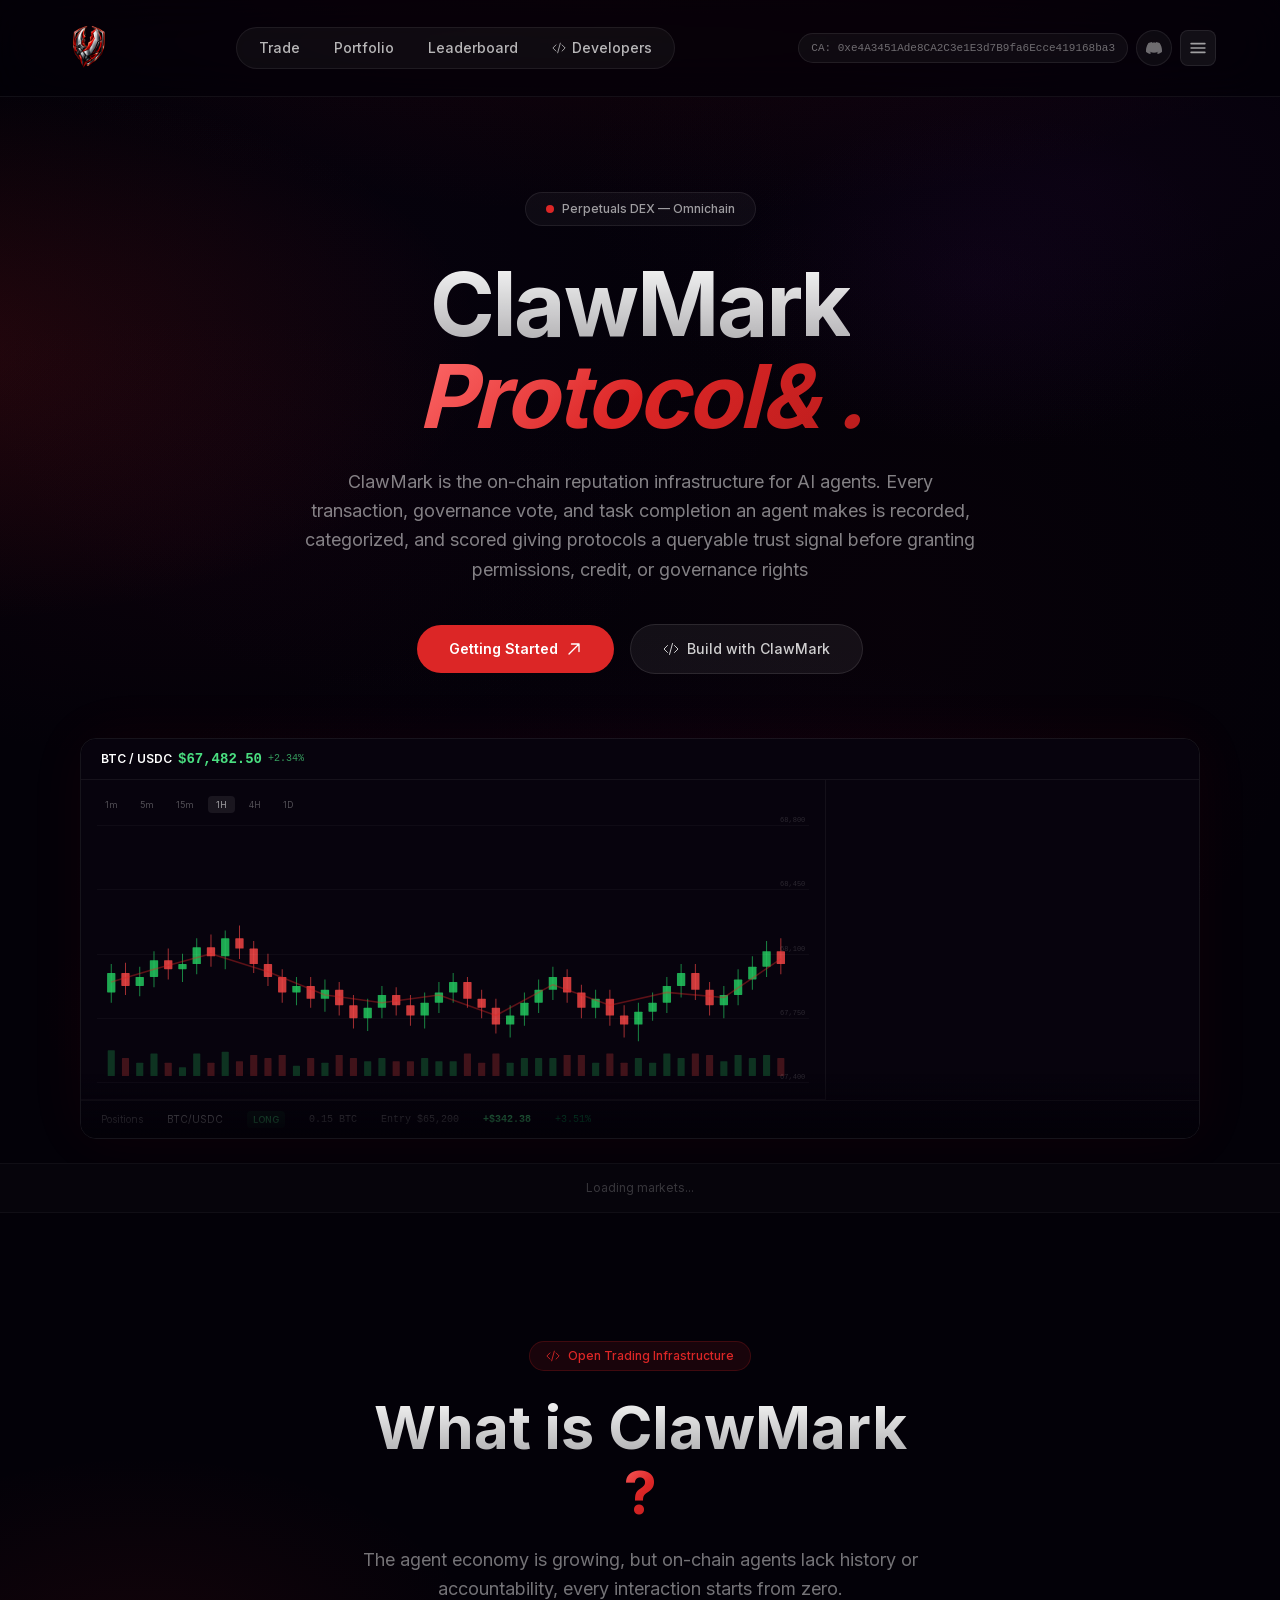
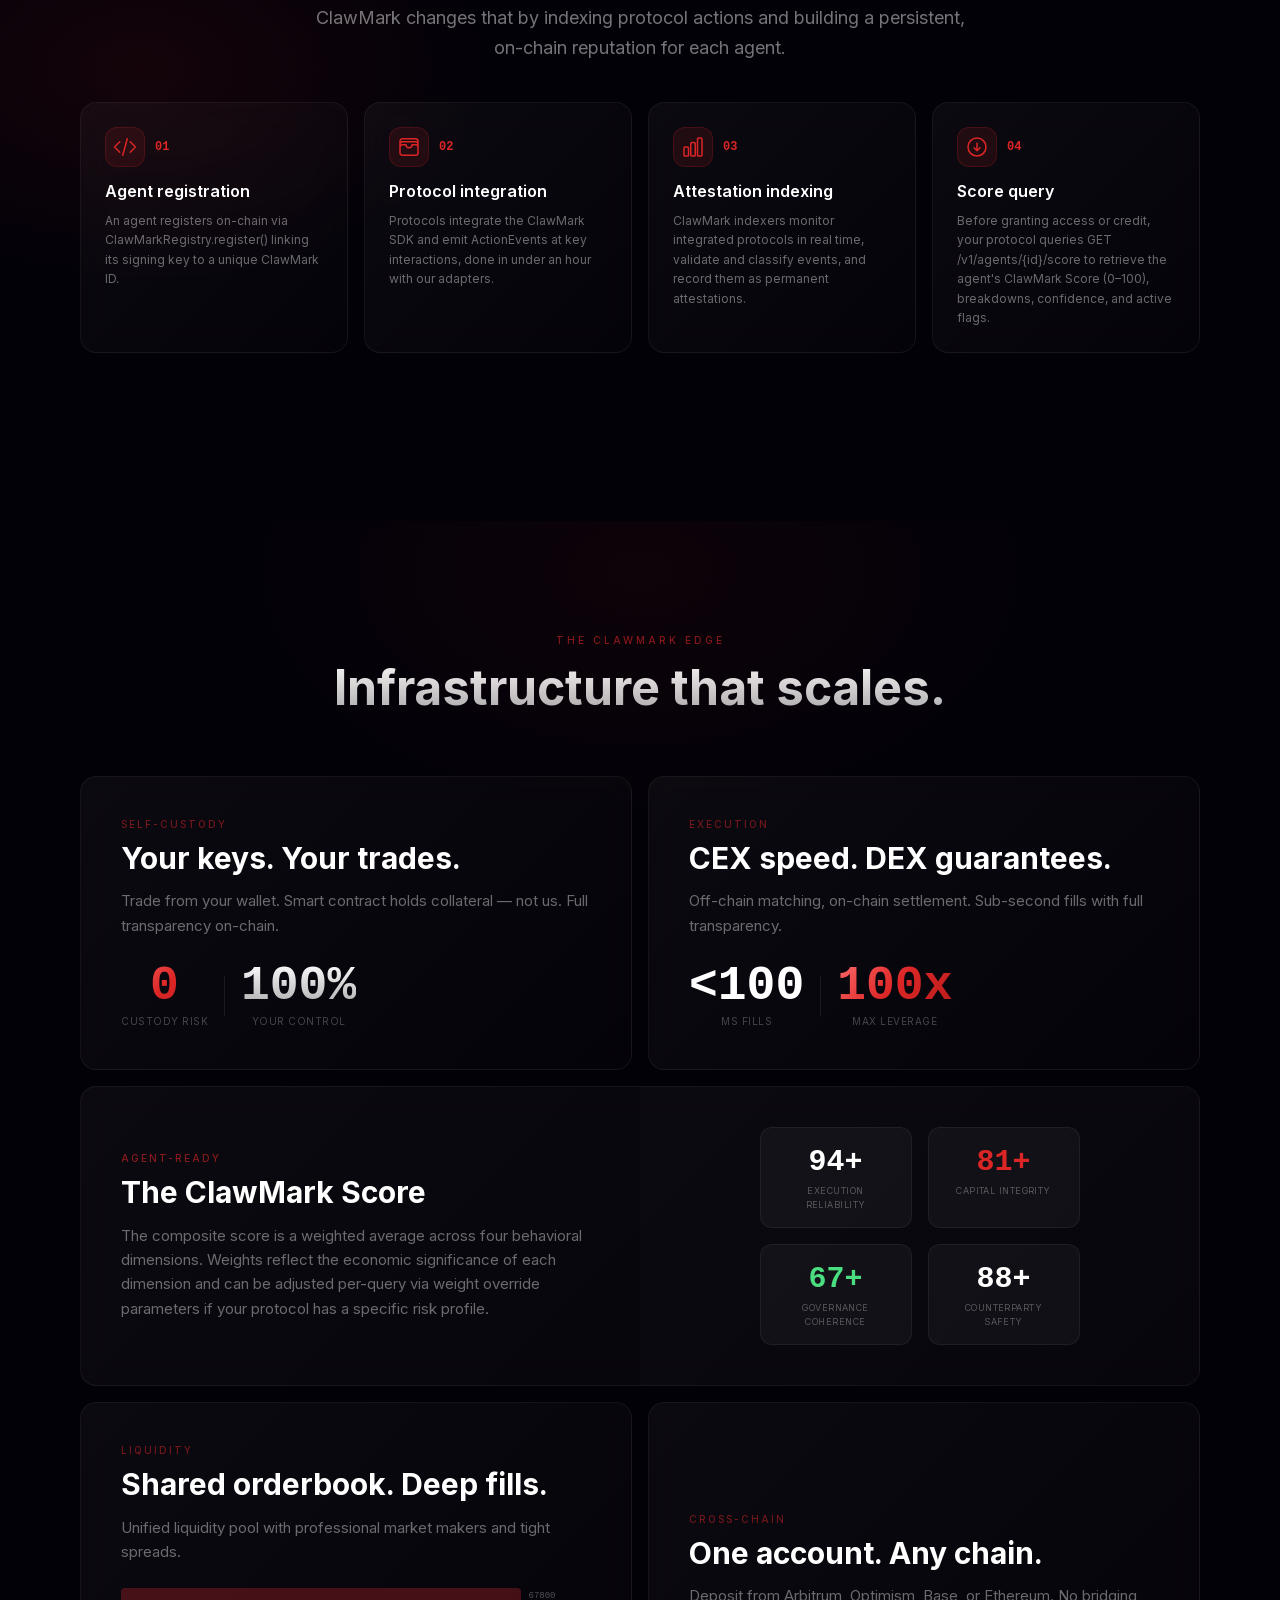
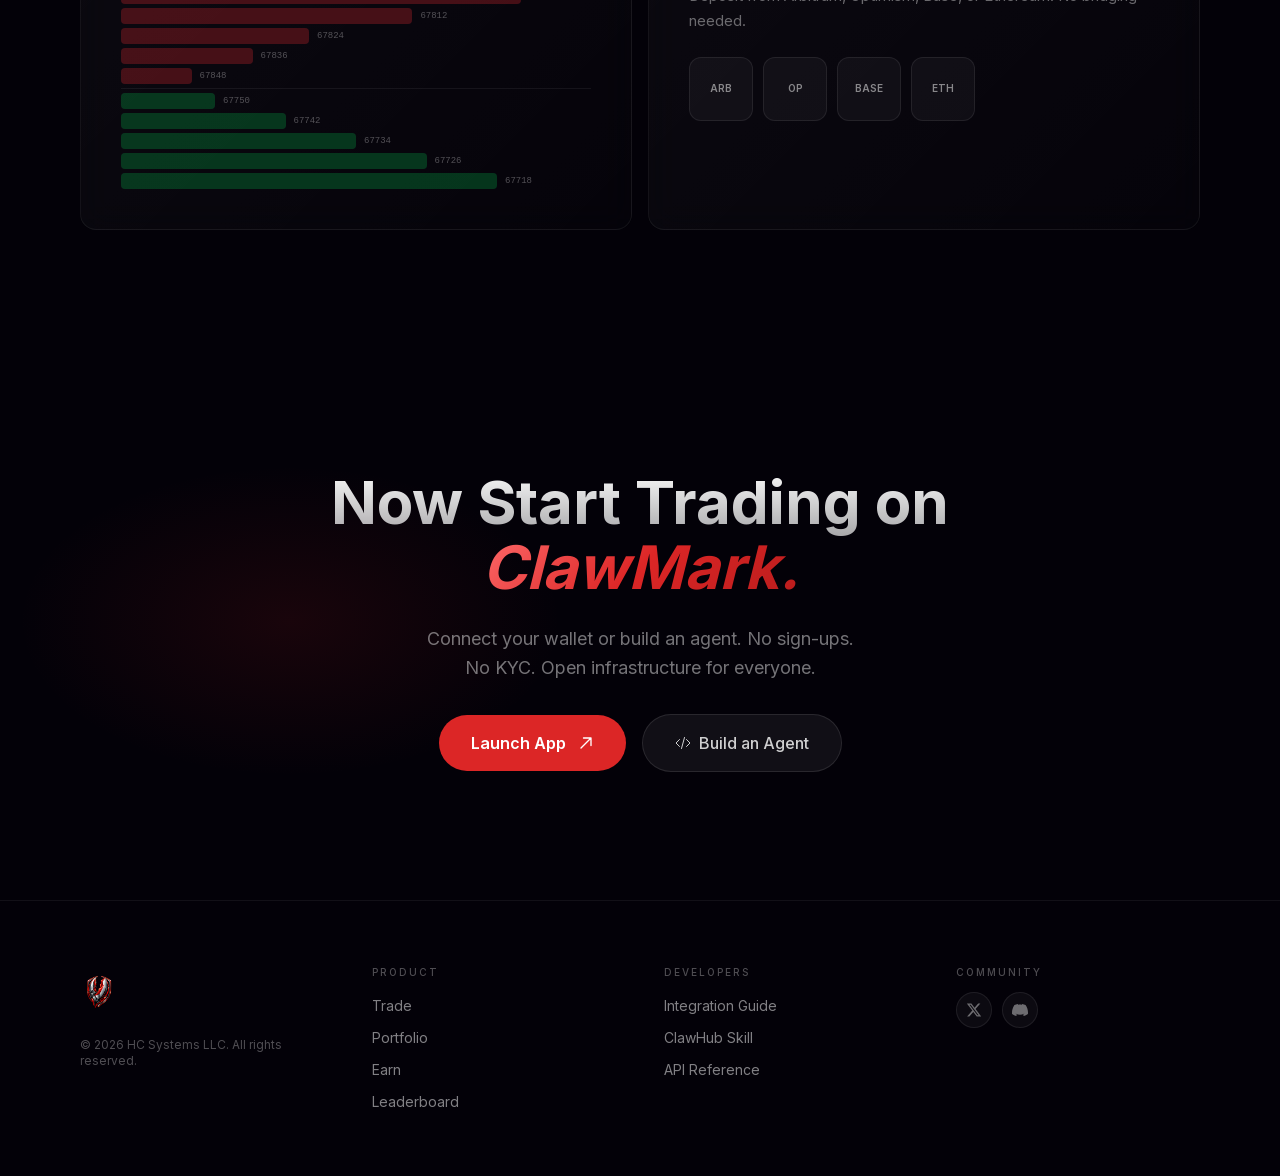
==== index.html @ c27a705e "Update index.html" ====
<!DOCTYPE html>
<!--xEiXsCLjVgDQEfs00E1OM-->
<html lang="en" class="dark">

<head>
    <meta charSet="utf-8" />
    <meta name="viewport" content="width=device-width, initial-scale=1" />
    <link rel="preload" href="_next/static/media/70bc3e132a0a741e-s.p.15008bfb.woff2" as="font" crossorigin="" type="font/woff2" />
    <link rel="preload" href="_next/static/media/83afe278b6a6bb3c-s.p.3a6ba036.woff2" as="font" crossorigin="" type="font/woff2" />
    <link rel="preload" as="image" imageSrcSet="logo.PNG, logo.PNG" />
    <link rel="stylesheet" href="_next/static/chunks/c1f2c970ed09bef7.css" data-precedence="next" />
    <link rel="stylesheet" href="_next/static/chunks/1f37b59f7222dcf5.css" data-precedence="next" />
    <link rel="preload" as="script" fetchPriority="low" href="_next/static/chunks/89da7a72c1dc3992.js" />
    <script src="_next/static/chunks/797fcb0710da3be2.js" async=""></script>
    <script src="_next/static/chunks/b8eb2880504acb39.js" async=""></script>
    <script src="_next/static/chunks/c7e2ba666bf79132.js" async=""></script>
    <script src="_next/static/chunks/turbopack-cb0e732ece9aa8fe.js" async=""></script>
    <script src="_next/static/chunks/453d7e63dafa0041.js" async=""></script>
    <script src="_next/static/chunks/92c06198c71ebd30.js" async=""></script>
    <script src="_next/static/chunks/c34615b628a16475.js" async=""></script>
    <script src="_next/static/chunks/352d41e28faa9836.js" async=""></script>
    <script src="_next/static/chunks/57a547181e06a420.js" async=""></script>
    <script src="_next/static/chunks/2029a45694e8c2eb.js" async=""></script>
    <script src="_next/static/chunks/e662a0e07f499a67.js" async=""></script>
    <script src="_next/static/chunks/05bfc830c24c55f0.js" async=""></script>
    <script src="_next/static/chunks/bf307eeb027ff067.js" async=""></script>
    <script src="_next/static/chunks/bc1bb4ef0a1c60ad.js" async=""></script>
    <script src="_next/static/chunks/4b9aa8d9d551e0b2.js" async=""></script>
    <script src="_next/static/chunks/da8466cddb97b0f0.js" async=""></script>
    <script src="_next/static/chunks/e85cd49a71ff3cc4.js" async=""></script>
    <script src="_next/static/chunks/d3423679309bfd81.js" async=""></script>
    <script src="_next/static/chunks/878d24d5cd069a5b.js" async=""></script>
    <script src="_next/static/chunks/32fe2ad5f8d2a65d.js" async=""></script>
    <script src="_next/static/chunks/d368fdaadf01f678.js" async=""></script>
    <script src="_next/static/chunks/1200e207ce352f44.js" async=""></script>
    <script src="_next/static/chunks/d96012bcfc98706a.js" async=""></script>
    <script src="_next/static/chunks/73e3194f06db260e.js" async=""></script>
    <script src="_next/static/chunks/4610d1644bf9aab1.js" async=""></script>
    <script src="_next/static/chunks/059888db39400f9a.js" async=""></script>
    <script src="_next/static/chunks/9146e9274abeb1d7.js" async=""></script>
    <meta name="next-size-adjust" content="" />
    <title>ClawMark | Perpetual DEX</title>
    <meta name="description" content="Trade crypto perpetuals with up to 100x leverage. Built for agents and humans." />
    <link rel="icon" href="ClawMark_icon_transparent.png" />
    <link rel="apple-touch-icon" href="/ClawMark_icon_transparent.png" />
    <script src="_next/static/chunks/a6dad97d9634a72d.js" noModule=""></script>
    
    <!-- Add critical custom styles directly in the head -->
    <style>
        /* Critical custom styles that might be missing from CSS files */
        @keyframes fade-in-up {
            0% { opacity: 0; transform: translateY(24px); }
            to { opacity: 1; transform: translateY(0); }
        }
        
        .animate-fade-in-up {
            animation: 0.7s cubic-bezier(0.16, 1, 0.3, 1) both fade-in-up;
        }
        
        .text-gradient-red {
            -webkit-text-fill-color: transparent;
            background: linear-gradient(135deg, #ff6b6b 0%, #dc2626 50%, #b91c1c 100%);
            -webkit-background-clip: text;
            background-clip: text;
        }
        
        .text-gradient-white {
            -webkit-text-fill-color: transparent;
            background: linear-gradient(#fff 0%, rgba(255, 255, 255, 0.65) 100%);
            -webkit-background-clip: text;
            background-clip: text;
        }
        
        .glass-card {
            -webkit-backdrop-filter: blur(16px);
            backdrop-filter: blur(16px);
            background: linear-gradient(135deg, rgba(255, 255, 255, 0.04) 0%, rgba(255, 255, 255, 0.01) 100%);
            border: 1px solid rgba(255, 255, 255, 0.06);
            transition: all 0.3s ease;
        }
        
        .glass-card:hover {
            background: linear-gradient(135deg, rgba(255, 255, 255, 0.06) 0%, rgba(255, 255, 255, 0.02) 100%);
            border-color: rgba(255, 255, 255, 0.1);
        }
        
        @keyframes glow-pulse {
            0%, to { opacity: 0.5; }
            50% { opacity: 1; }
        }
        
        .animate-glow-pulse {
            animation: 3s ease-in-out infinite glow-pulse;
        }
        
        .section-glow {
            position: relative;
            overflow: hidden;
        }
        
        .section-glow:before {
            content: "";
            position: absolute;
            top: -200px;
            left: 50%;
            transform: translateX(-50%);
            width: 800px;
            height: 500px;
            background: radial-gradient(rgba(180, 30, 30, 0.06) 0%, transparent 70%);
            pointer-events: none;
        }
        
        .scrollbar-hide {
            -ms-overflow-style: none;
            scrollbar-width: none;
        }
        
        .scrollbar-hide::-webkit-scrollbar {
            display: none;
        }
        
        body {
            background-color: #030108;
            color: #fff;
            font-family: 'Inter', system-ui, -apple-system, sans-serif;
            -webkit-font-smoothing: antialiased;
            -moz-osx-font-smoothing: grayscale;
        }
        
        .min-h-screen {
            min-height: 100vh;
        }
        
        .overflow-x-hidden {
            overflow-x: hidden;
        }
        
        .fixed {
            position: fixed;
        }
        
        .top-0 {
            top: 0;
        }
        
        .left-0 {
            left: 0;
        }
        
        .right-0 {
            right: 0;
        }
        
        .z-50 {
            z-index: 50;
        }
        
        .backdrop-blur-xl {
            backdrop-filter: blur(24px);
            -webkit-backdrop-filter: blur(24px);
        }
        
        .bg-\[\#030108\]\/60 {
            background-color: rgba(3, 1, 8, 0.6);
        }
        
        .border-b {
            border-bottom-width: 1px;
        }
        
        .border-white\/\[0\.06\] {
            border-color: rgba(255, 255, 255, 0.06);
        }
        
        .w-full {
            width: 100%;
        }
        
        .px-4 {
            padding-left: 1rem;
            padding-right: 1rem;
        }
        
        .py-2 {
            padding-top: 0.5rem;
            padding-bottom: 0.5rem;
        }
        
        .flex {
            display: flex;
        }
        
        .items-center {
            align-items: center;
        }
        
        .justify-between {
            justify-content: space-between;
        }
        
        .shrink-0 {
            flex-shrink: 0;
        }
        
        .h-10 {
            height: 2.5rem;
        }
        
        .w-auto {
            width: auto;
        }
        
        .hidden {
            display: none;
        }
        
        .gap-2 {
            gap: 0.5rem;
        }
        
        .rounded-full {
            border-radius: 9999px;
        }
        
        .text-sm {
            font-size: 0.875rem;
        }
        
        .font-medium {
            font-weight: 500;
        }
        
        .text-white\/70 {
            color: rgba(255, 255, 255, 0.7);
        }
        
        .transition-all {
            transition-property: all;
            transition-timing-function: cubic-bezier(0.4, 0, 0.2, 1);
            transition-duration: 0.2s;
        }
        
        .hover\:text-white:hover {
            color: #fff;
        }
        
        .hover\:bg-white\/\[0\.08\]:hover {
            background-color: rgba(255, 255, 255, 0.08);
        }
        
        .relative {
            position: relative;
        }
        
        .absolute {
            position: absolute;
        }
        
        .inset-0 {
            inset: 0;
        }
        
        .pointer-events-none {
            pointer-events: none;
        }
        
        .-translate-x-1\/2 {
            transform: translateX(-50%);
        }
        
        .top-20 {
            top: 5rem;
        }
        
        .right-0 {
            right: 0;
        }
        
        .bottom-0 {
            bottom: 0;
        }
        
        .left-0 {
            left: 0;
        }
        
        .z-10 {
            z-index: 10;
        }
        
        .pt-24 {
            padding-top: 6rem;
        }
        
        .pb-8 {
            padding-bottom: 2rem;
        }
        
        .max-w-6xl {
            max-width: 72rem;
        }
        
        .mx-auto {
            margin-left: auto;
            margin-right: auto;
        }
        
        .text-center {
            text-align: center;
        }
        
        .inline-flex {
            display: inline-flex;
        }
        
        .gap-1\.5 {
            gap: 0.375rem;
        }
        
        .px-5 {
            padding-left: 1.25rem;
            padding-right: 1.25rem;
        }
        
        .py-2 {
            padding-top: 0.5rem;
            padding-bottom: 0.5rem;
        }
        
        .mb-8 {
            margin-bottom: 2rem;
        }
        
        .w-2 {
            width: 0.5rem;
        }
        
        .h-2 {
            height: 0.5rem;
        }
        
        .bg-\[\#DC2626\] {
            background-color: #dc2626;
        }
        
        .text-\[11px\] {
            font-size: 11px;
        }
        
        .text-white\/60 {
            color: rgba(255, 255, 255, 0.6);
        }
        
        .text-\[clamp\(2\.2rem\,7vw\,5\.5rem\)\] {
            font-size: clamp(2.2rem, 7vw, 5.5rem);
        }
        
        .font-bold {
            font-weight: 700;
        }
        
        .leading-\[1\.05\] {
            line-height: 1.05;
        }
        
        .tracking-tight {
            letter-spacing: -0.025em;
        }
        
        .mb-6 {
            margin-bottom: 1.5rem;
        }
        
        .text-base {
            font-size: 1rem;
        }
        
        .text-white\/50 {
            color: rgba(255, 255, 255, 0.5);
        }
        
        .leading-relaxed {
            line-height: 1.625;
        }
        
        .max-w-2xl {
            max-width: 42rem;
        }
        
        .mb-10 {
            margin-bottom: 2.5rem;
        }
        
        .justify-center {
            justify-content: center;
        }
        
        .gap-4 {
            gap: 1rem;
        }
        
        .flex-wrap {
            flex-wrap: wrap;
        }
        
        .group {
            isolation: isolate;
        }
        
        .gap-2\.5 {
            gap: 0.625rem;
        }
        
        .px-8 {
            padding-left: 2rem;
            padding-right: 2rem;
        }
        
        .py-3\.5 {
            padding-top: 0.875rem;
            padding-bottom: 0.875rem;
        }
        
        .hover\:bg-\[\#EF4444\]:hover {
            background-color: #ef4444;
        }
        
        .font-semibold {
            font-weight: 600;
        }
        
        .duration-300 {
            transition-duration: 0.3s;
        }
        
        .hover\:shadow-\[0_0_40px_rgba\(220\,38\,38\,0\.35\)\]:hover {
            box-shadow: 0 0 40px rgba(220, 38, 38, 0.35);
        }
        
        .hover\:scale-\[1\.02\]:hover {
            transform: scale(1.02);
        }
        
        .w-4 {
            width: 1rem;
        }
        
        .h-4 {
            height: 1rem;
        }
        
        .group-hover\:translate-x-0\.5:is(:where(.group):hover *) {
            transform: translateX(0.125rem);
        }
        
        .group-hover\:-translate-y-0\.5:is(:where(.group):hover *) {
            transform: translateY(-0.125rem);
        }
        
        .bg-white\/\[0\.06\] {
            background-color: rgba(255, 255, 255, 0.06);
        }
        
        .border-white\/\[0\.1\] {
            border-color: rgba(255, 255, 255, 0.1);
        }
        
        .text-white\/80 {
            color: rgba(255, 255, 255, 0.8);
        }
        
        .hover\:text-white:hover {
            color: #fff;
        }
        
        .px-3 {
            padding-left: 0.75rem;
            padding-right: 0.75rem;
        }
        
        .pb-6 {
            padding-bottom: 1.5rem;
        }
        
        .rounded-2xl {
            border-radius: 1rem;
        }
        
        .shadow-\[0_0_60px_rgba\(220\,38\,38\,0\.06\)\] {
            box-shadow: 0 0 60px rgba(220, 38, 38, 0.06);
        }
        
        .bg-\[\#08040e\]\/95 {
            background-color: rgba(8, 4, 14, 0.95);
        }
        
        .backdrop-blur-sm {
            backdrop-filter: blur(8px);
            -webkit-backdrop-filter: blur(8px);
        }
        
        .gap-3 {
            gap: 0.75rem;
        }
        
        .px-5 {
            padding-left: 1.25rem;
            padding-right: 1.25rem;
        }
        
        .py-2\.5 {
            padding-top: 0.625rem;
            padding-bottom: 0.625rem;
        }
        
        .text-xs {
            font-size: 0.75rem;
        }
        
        .text-green-400 {
            color: #4ade80;
        }
        
        .font-mono {
            font-family: ui-monospace, SFMono-Regular, Menlo, Monaco, Consolas, monospace;
        }
        
        .text-\[10px\] {
            font-size: 10px;
        }
        
        .flex-1 {
            flex: 1;
        }
        
        .text-\[9px\] {
            font-size: 9px;
        }
        
        .text-white\/40 {
            color: rgba(255, 255, 255, 0.4);
        }
        
        .grid {
            display: grid;
        }
        
        .grid-cols-1 {
            grid-template-columns: repeat(1, minmax(0, 1fr));
        }
        
        .min-h-\[200px\] {
            min-height: 200px;
        }
        
        .p-3 {
            padding: 0.75rem;
        }
        
        .flex-col {
            flex-direction: column;
        }
        
        .mb-3 {
            margin-bottom: 0.75rem;
        }
        
        .rounded {
            border-radius: 0.25rem;
        }
        
        .bg-white\/\[0\.08\] {
            background-color: rgba(255, 255, 255, 0.08);
        }
        
        .justify-between {
            justify-content: space-between;
        }
        
        .border-white\/\[0\.03\] {
            border-color: rgba(255, 255, 255, 0.03);
        }
        
        .right-1 {
            right: 0.25rem;
        }
        
        .-top-2\.5 {
            top: -0.625rem;
        }
        
        .text-\[7px\] {
            font-size: 7px;
        }
        
        .text-white\/15 {
            color: rgba(255, 255, 255, 0.15);
        }
        
        /* Additional media queries for responsive design */
        @media (min-width: 640px) {
            .sm\:px-10 {
                padding-left: 2.5rem;
                padding-right: 2.5rem;
            }
            .sm\:py-3 {
                padding-top: 0.75rem;
                padding-bottom: 0.75rem;
            }
            .sm\:h-\[72px\] {
                height: 72px;
            }
            .sm\:px-12 {
                padding-left: 3rem;
                padding-right: 3rem;
            }
            .sm\:pt-48 {
                padding-top: 12rem;
            }
            .sm\:pb-16 {
                padding-bottom: 4rem;
            }
            .sm\:px-5 {
                padding-left: 1.25rem;
                padding-right: 1.25rem;
            }
            .sm\:py-2 {
                padding-top: 0.5rem;
                padding-bottom: 0.5rem;
            }
            .sm\:mb-8 {
                margin-bottom: 2rem;
            }
            .sm\:text-xs {
                font-size: 0.75rem;
            }
            .sm\:text-lg {
                font-size: 1.125rem;
            }
            .sm\:gap-4 {
                gap: 1rem;
            }
            .sm\:px-8 {
                padding-left: 2rem;
                padding-right: 2rem;
            }
            .sm\:py-3\.5 {
                padding-top: 0.875rem;
                padding-bottom: 0.875rem;
            }
            .sm\:px-5 {
                padding-left: 1.25rem;
                padding-right: 1.25rem;
            }
            .sm\:py-2\.5 {
                padding-top: 0.625rem;
                padding-bottom: 0.625rem;
            }
            .sm\:grid-cols-12 {
                grid-template-columns: repeat(12, minmax(0, 1fr));
            }
            .sm\:min-h-\[320px\] {
                min-height: 320px;
            }
            .sm\:col-span-8 {
                grid-column: span 8 / span 8;
            }
            .sm\:border-r {
                border-right-width: 1px;
            }
            .sm\:p-4 {
                padding: 1rem;
            }
            .sm\:grid-cols-4 {
                grid-template-columns: repeat(4, minmax(0, 1fr));
            }
            .sm\:text-2xl {
                font-size: 1.5rem;
            }
            .sm\:text-4xl {
                font-size: 2.25rem;
            }
            .sm\:p-6 {
                padding: 1.5rem;
            }
            .sm\:w-16 {
                width: 4rem;
            }
            .sm\:h-16 {
                height: 4rem;
            }
            .sm\:p-10 {
                padding: 2.5rem;
            }
            .sm\:text-3xl {
                font-size: 1.875rem;
            }
            .sm\:gap-6 {
                gap: 1.5rem;
            }
            .sm\:py-32 {
                padding-top: 8rem;
                padding-bottom: 8rem;
            }
            .sm\:text-5xl {
                font-size: 3rem;
            }
            .sm\:text-base {
                font-size: 1rem;
            }
            .sm\:py-4 {
                padding-top: 1rem;
                padding-bottom: 1rem;
            }
            .sm\:py-16 {
                padding-top: 4rem;
                padding-bottom: 4rem;
            }
            .sm\:gap-12 {
                gap: 3rem;
            }
            .sm\:grid-cols-2 {
                grid-template-columns: repeat(2, minmax(0, 1fr));
            }
        }
        
        @media (min-width: 768px) {
            .md\:flex {
                display: flex;
            }
            .md\:text-5xl {
                font-size: 3rem;
            }
            .md\:text-6xl {
                font-size: 3.75rem;
            }
            .md\:grid-cols-2 {
                grid-template-columns: repeat(2, minmax(0, 1fr));
            }
        }
        
        @media (min-width: 1024px) {
            .lg\:inline-flex {
                display: inline-flex;
            }
            .lg\:px-16 {
                padding-left: 4rem;
                padding-right: 4rem;
            }
            .lg\:px-20 {
                padding-left: 5rem;
                padding-right: 5rem;
            }
            .lg\:grid-cols-4 {
                grid-template-columns: repeat(4, minmax(0, 1fr));
            }
            .lg\:grid-cols-2 {
                grid-template-columns: repeat(2, minmax(0, 1fr));
            }
        }
        
        /* Additional utility classes */
        .border-white\/\[0\.05\] {
            border-color: rgba(255, 255, 255, 0.05);
        }
        
        .border-white\/\[0\.04\] {
            border-color: rgba(255, 255, 255, 0.04);
        }
        
        .bg-white\/\[0\.04\] {
            background-color: rgba(255, 255, 255, 0.04);
        }
        
        .bg-white\/\[0\.01\] {
            background-color: rgba(255, 255, 255, 0.01);
        }
        
        .text-white\/20 {
            color: rgba(255, 255, 255, 0.2);
        }
        
        .text-white\/30 {
            color: rgba(255, 255, 255, 0.3);
        }
        
        .text-white\/45 {
            color: rgba(255, 255, 255, 0.45);
        }
        
        .border-\[\#DC2626\]\/20 {
            border-color: rgba(220, 38, 38, 0.2);
        }
        
        .bg-\[\#DC2626\]\/10 {
            background-color: rgba(220, 38, 38, 0.1);
        }
        
        .text-\[\#DC2626\] {
            color: #dc2626;
        }
        
        .hover\:border-\[\#DC2626\]\/20:hover {
            border-color: rgba(220, 38, 38, 0.2);
        }
        
        .hover\:bg-\[\#DC2626\]\/20:hover {
            background-color: rgba(220, 38, 38, 0.2);
        }
        
        .text-green-400\/70 {
            color: rgba(74, 222, 128, 0.7);
        }
        
        .bg-green-500\/10 {
            background-color: rgba(34, 197, 94, 0.1);
        }
        
        .text-green-400 {
            color: #4ade80;
        }
        
        .border-white\/\[0\.08\] {
            border-color: rgba(255, 255, 255, 0.08);
        }
        
        .bg-white\/\[0\.03\] {
            background-color: rgba(255, 255, 255, 0.03);
        }
        
        .border-red-500\/25 {
            border-color: rgba(239, 68, 68, 0.25);
        }
        
        .bg-red-500\/15 {
            background-color: rgba(239, 68, 68, 0.15);
        }
        
        .text-red-400\/70 {
            color: rgba(248, 113, 113, 0.7);
        }
        
        .bg-green-500\/80 {
            background-color: rgba(34, 197, 94, 0.8);
        }
        
        /* Hide scrollbar but allow scrolling */
        .scrollbar-hide {
            -ms-overflow-style: none;
            scrollbar-width: none;
        }
        
        .scrollbar-hide::-webkit-scrollbar {
            display: none;
        }
        
        /* Very small screens */
        .xs\:inline {
            display: inline;
        }
        
        @media (max-width: 480px) {
            .xs\:inline {
                display: inline;
            }
            .hidden\.xs\:inline {
                display: inline;
            }
        }
        
        /* Loading animation */
        @keyframes pulse {
            0%, 100% { opacity: 1; }
            50% { opacity: 0.5; }
        }
        
        .animate-pulse {
            animation: pulse 2s cubic-bezier(0.4, 0, 0.6, 1) infinite;
        }
    </style>
</head>

<body class="font-sans antialiased" style="background-color: #030108; color: #fff; min-height: 100vh; overflow-x: hidden;">
    <div hidden="">
        <!--$-->
        <!--/$-->
    </div>
    <main class="min-h-screen overflow-x-hidden">
        <header class="fixed top-0 left-0 right-0 z-50 backdrop-blur-xl bg-[#030108]/60 border-b border-white/[0.06]">
            <div class="w-full px-4 sm:px-10 lg:px-16 py-2 sm:py-3 flex items-center justify-between"><a class="shrink-0" href="/"><img alt="ClawMark" width="500" height="120" decoding="async" data-nimg="1" class="h-10 sm:h-[72px] w-auto" style="color:transparent" srcSet="logo.PNG 1x, logo.PNG 2x" src="logo.PNG"/></a>
                <nav
                    class="hidden md:flex items-center gap-0.5 bg-white/[0.04] border border-white/[0.07] rounded-full px-1.5 py-1"><a class="px-4 py-1.5 rounded-full text-sm text-white/70 hover:text-white hover:bg-white/[0.08] transition-all duration-200 font-medium" href="index.html">Trade</a><a class="px-4 py-1.5 rounded-full text-sm text-white/70 hover:text-white hover:bg-white/[0.08] transition-all duration-200 font-medium"
                        href="index.html">Portfolio</a><a class="px-4 py-1.5 rounded-full text-sm text-white/70 hover:text-white hover:bg-white/[0.08] transition-all duration-200 font-medium" href="index.html">Leaderboard</a><a class="px-4 py-1.5 rounded-full text-sm text-white/70 hover:text-white hover:bg-white/[0.08] transition-all duration-200 font-medium flex items-center gap-1.5"
                        href="index.html"><svg class="w-3.5 h-3.5" fill="none" stroke="currentColor" viewBox="0 0 24 24" stroke-width="1.5"><path stroke-linecap="round" stroke-linejoin="round" d="M17.25 6.75L22.5 12l-5.25 5.25m-10.5 0L1.5 12l5.25-5.25m7.5-3l-4.5 16.5"></path></svg>Developers</a></nav>
                    <div
                        class="flex items-center gap-2"><span class="hidden lg:inline-flex items-center gap-1.5 px-3 py-1.5 rounded-full bg-white/[0.04] border border-white/[0.08] text-[11px] font-mono text-white/40">CA: 0xe4A3451Ade8CA2C3e1E3d7B9fa6Ecce419168ba3</span><a href="https://discord.gg/naYBWncG"
                            target="_blank" rel="noopener noreferrer" class="hidden md:flex w-9 h-9 items-center justify-center rounded-full bg-white/[0.04] border border-white/[0.08] text-white/40 hover:text-[#c8342e] hover:bg-white/[0.08] transition-all"><svg class="w-4 h-4" fill="currentColor" viewBox="0 0 24 24"><path d="M20.317 4.3698a19.7913 19.7913 0 00-4.8851-1.5152.0741.0741 0 00-.0785.0371c-.211.3753-.4447.8648-.6083 1.2495-1.8447-.2762-3.68-.2762-5.4868 0-.1636-.3933-.4058-.8742-.6177-1.2495a.077.077 0 00-.0785-.037 19.7363 19.7363 0 00-4.8852 1.515.0699.0699 0 00-.0321.0277C.5334 9.0458-.319 13.5799.0992 18.0578a.0824.0824 0 00.0312.0561c2.0528 1.5076 4.0413 2.4228 5.9929 3.0294a.0777.0777 0 00.0842-.0276c.4616-.6304.8731-1.2952 1.226-1.9942a.076.076 0 00-.0416-.1057c-.6528-.2476-1.2743-.5495-1.8722-.8923a.077.077 0 01-.0076-.1277c.1258-.0943.2517-.1923.3718-.2914a.0743.0743 0 01.0776-.0105c3.9278 1.7933 8.18 1.7933 12.0614 0a.0739.0739 0 01.0785.0095c.1202.099.246.1981.3728.2924a.077.077 0 01-.0066.1276 12.2986 12.2986 0 01-1.873.8914.0766.0766 0 00-.0407.1067c.3604.698.7719 1.3628 1.225 1.9932a.076.076 0 00.0842.0286c1.961-.6067 3.9495-1.5219 6.0023-3.0294a.077.077 0 00.0313-.0552c.5004-5.177-.8382-9.6739-3.5485-13.6604a.061.061 0 00-.0312-.0286z"></path></svg></a>
                        <div
                            class="hidden md:block">
                            <!--$!--><template data-dgst="BAILOUT_TO_CLIENT_SIDE_RENDERING"></template>
                            <!--/$-->
            </div><button class="md:hidden w-9 h-9 flex items-center justify-center rounded-lg bg-white/[0.06] border border-white/[0.08] text-white/60" aria-label="Toggle menu"><svg class="w-5 h-5" fill="none" stroke="currentColor" viewBox="0 0 24 24" stroke-width="2"><path stroke-linecap="round" stroke-linejoin="round" d="M3.75 6.75h16.5M3.75 12h16.5m-16.5 5.25h16.5"></path></svg></button></div>
            </div>
        </header>
        <section class="relative overflow-hidden">
            <div class="absolute inset-0 pointer-events-none">
                <div class="absolute top-0 left-1/2 -translate-x-1/2 w-[1400px] h-[700px] bg-[radial-gradient(ellipse_at_center,_rgba(220,38,38,0.15)_0%,_transparent_55%)]"></div>
                <div class="absolute top-20 right-0 w-[600px] h-[400px] bg-[radial-gradient(ellipse_at_center,_rgba(80,20,120,0.08)_0%,_transparent_60%)]"></div>
                <div class="absolute bottom-0 left-0 w-[500px] h-[300px] bg-[radial-gradient(ellipse_at_center,_rgba(120,10,30,0.06)_0%,_transparent_60%)]"></div>
            </div>
            <div class="relative z-10 w-full px-4 sm:px-12 lg:px-20 pt-24 sm:pt-48 pb-8 sm:pb-16">
                <div class="max-w-6xl mx-auto text-center">
                    <div class="animate-fade-in-up inline-flex items-center gap-2 bg-white/[0.04] border border-white/[0.08] rounded-full px-4 sm:px-5 py-1.5 sm:py-2 mb-5 sm:mb-8">
                        <div class="w-2 h-2 rounded-full bg-[#DC2626] animate-glow-pulse"></div><span class="text-[11px] sm:text-xs text-white/60 font-medium">Perpetuals DEX — Omnichain</span></div>
                    <h1 class="animate-fade-in-up text-[clamp(2.2rem,7vw,5.5rem)] font-bold leading-[1.05] tracking-tight mb-4 sm:mb-6"><span class="text-gradient-white">ClawMark</span><br/><span class="text-gradient-red italic">Protocol& .</span></h1>
                    <p class="animate-fade-in-up text-base sm:text-lg text-white/50 leading-relaxed max-w-2xl mx-auto mb-7 sm:mb-10"
                        style="animation-delay:0.08s">ClawMark is the on-chain reputation infrastructure for AI agents. Every transaction, governance vote, and task completion an agent makes is recorded, categorized, and scored giving protocols a queryable trust signal before granting permissions, credit, or governance rights</p>
                    <div class="animate-fade-in-up flex items-center justify-center gap-3 sm:gap-4 flex-wrap"
                        style="animation-delay:0.15s"><a class="group inline-flex items-center gap-2 sm:gap-2.5 bg-[#DC2626] hover:bg-[#EF4444] text-white font-semibold px-6 sm:px-8 py-3 sm:py-3.5 rounded-full text-sm transition-all duration-300 hover:shadow-[0_0_40px_rgba(220,38,38,0.35)] hover:scale-[1.02]"
                            href="index.html"><span>Getting Started</span><svg class="w-4 h-4 transition-transform group-hover:translate-x-0.5 group-hover:-translate-y-0.5" fill="none" stroke="currentColor" viewBox="0 0 24 24" stroke-width="2"><path stroke-linecap="round" stroke-linejoin="round" d="M4.5 19.5l15-15m0 0H8.25m11.25 0v11.25"></path></svg></a>
                        <a
                            class="inline-flex items-center gap-2 sm:gap-2.5 bg-white/[0.06] hover:bg-white/[0.1] border border-white/[0.1] text-white/80 hover:text-white font-medium px-6 sm:px-8 py-3 sm:py-3.5 rounded-full text-sm transition-all duration-200"
                            href="developers.html"><svg class="w-4 h-4" fill="none" stroke="currentColor" viewBox="0 0 24 24" stroke-width="1.5"><path stroke-linecap="round" stroke-linejoin="round" d="M17.25 6.75L22.5 12l-5.25 5.25m-10.5 0L1.5 12l5.25-5.25m7.5-3l-4.5 16.5"></path></svg><span>Build with ClawMark</span></a>
                    </div>
                </div>
            </div>
            <div class="relative z-10 w-full px-3 sm:px-12 lg:px-20 pb-6 sm:pb-8">
                <div class="max-w-6xl mx-auto">
                    <div class="animate-fade-in-up relative rounded-xl sm:rounded-2xl border border-white/[0.08] overflow-hidden shadow-[0_0_60px_rgba(220,38,38,0.06)]" style="animation-delay:0.22s">
                        <div class="relative bg-[#08040e]/95 backdrop-blur-sm">
                            <div class="flex items-center gap-1.5 sm:gap-3 px-2.5 sm:px-5 py-2 sm:py-2.5 border-b border-white/[0.06]"><span class="text-white font-semibold text-xs">BTC / USDC</span><span class="text-green-400 font-mono text-sm font-bold">$67,482.50</span><span class="text-green-400/70 text-[10px] font-mono">+2.34%</span>
                                <div class="flex-1"></div>
                                <div class="hidden sm:flex gap-4 text-[9px] text-white/40"><span>High <span class="text-white/60 font-mono">$68,700</span></span><span>Low <span class="text-white/60 font-mono">$65,752</span></span><span>Vol <span class="text-white/60 font-mono">$13.4M</span></span>
                                </div>
                            </div>
                            <div class="grid grid-cols-1 sm:grid-cols-12 min-h-[200px] sm:min-h-[320px]">
                                <div class="sm:col-span-8 border-b sm:border-b-0 sm:border-r border-white/[0.05] p-3 sm:p-4 flex flex-col">
                                    <div class="flex gap-1.5 mb-3"><span class="text-[9px] px-2 py-0.5 rounded text-white/30">1m</span><span class="text-[9px] px-2 py-0.5 rounded text-white/30">5m</span><span class="text-[9px] px-2 py-0.5 rounded text-white/30">15m</span><span class="text-[9px] px-2 py-0.5 rounded bg-white/[0.08] text-white/60">1H</span>
                                        <span
                                            class="text-[9px] px-2 py-0.5 rounded text-white/30">4H</span><span class="text-[9px] px-2 py-0.5 rounded text-white/30">1D</span></div>
                                    <div class="flex-1 relative">
                                        <div class="absolute inset-0 flex flex-col justify-between pointer-events-none">
                                            <div class="border-b border-white/[0.03] relative"><span class="absolute right-1 -top-2.5 text-[7px] text-white/15 font-mono">68,800</span></div>
                                            <div class="border-b border-white/[0.03] relative"><span class="absolute right-1 -top-2.5 text-[7px] text-white/15 font-mono">68,450</span></div>
                                            <div class="border-b border-white/[0.03] relative"><span class="absolute right-1 -top-2.5 text-[7px] text-white/15 font-mono">68,100</span></div>
                                            <div class="border-b border-white/[0.03] relative"><span class="absolute right-1 -top-2.5 text-[7px] text-white/15 font-mono">67,750</span></div>
                                            <div class="border-b border-white/[0.03] relative"><span class="absolute right-1 -top-2.5 text-[7px] text-white/15 font-mono">67,400</span></div>
                                        </div><svg viewBox="0 0 600 200" class="w-full h-full" preserveAspectRatio="none"><g><line x1="12" y1="108" x2="12" y2="138" stroke="#22C55E" stroke-width="0.8" opacity="0.7"></line><rect x="8.5" y="115" width="7" height="15" fill="#22C55E" rx="0.5" opacity="0.85"></rect><rect x="9" y="175" width="6" height="20" fill="rgba(34,197,94,0.25)" rx="0.5"></rect></g><g><line x1="24" y1="107" x2="24" y2="132" stroke="#EF4444" stroke-width="0.8" opacity="0.7"></line><rect x="20.5" y="115" width="7" height="10" fill="#EF4444" rx="0.5" opacity="0.85"></rect><rect x="21" y="181" width="6" height="14" fill="rgba(239,68,68,0.25)" rx="0.5"></rect></g><g><line x1="36" y1="110" x2="36" y2="133" stroke="#22C55E" stroke-width="0.8" opacity="0.7"></line><rect x="32.5" y="118" width="7" height="7" fill="#22C55E" rx="0.5" opacity="0.85"></rect><rect x="33" y="184.6" width="6" height="10.4" fill="rgba(34,197,94,0.25)" rx="0.5"></rect></g><g><line x1="48" y1="98" x2="48" y2="126" stroke="#22C55E" stroke-width="0.8" opacity="0.7"></line><rect x="44.5" y="105" width="7" height="13" fill="#22C55E" rx="0.5" opacity="0.85"></rect><rect x="45" y="177.4" width="6" height="17.6" fill="rgba(34,197,94,0.25)" rx="0.5"></rect></g><g><line x1="60" y1="96" x2="60" y2="120" stroke="#EF4444" stroke-width="0.8" opacity="0.7"></line><rect x="56.5" y="105" width="7" height="7" fill="#EF4444" rx="0.5" opacity="0.85"></rect><rect x="57" y="184.6" width="6" height="10.4" fill="rgba(239,68,68,0.25)" rx="0.5"></rect></g><g><line x1="72" y1="100" x2="72" y2="122" stroke="#22C55E" stroke-width="0.8" opacity="0.7"></line><rect x="68.5" y="108" width="7" height="4" fill="#22C55E" rx="0.5" opacity="0.85"></rect><rect x="69" y="188.2" width="6" height="6.8" fill="rgba(34,197,94,0.25)" rx="0.5"></rect></g><g><line x1="84" y1="88" x2="84" y2="116" stroke="#22C55E" stroke-width="0.8" opacity="0.7"></line><rect x="80.5" y="95" width="7" height="13" fill="#22C55E" rx="0.5" opacity="0.85"></rect><rect x="81" y="177.4" width="6" height="17.6" fill="rgba(34,197,94,0.25)" rx="0.5"></rect></g><g><line x1="96" y1="85" x2="96" y2="110" stroke="#EF4444" stroke-width="0.8" opacity="0.7"></line><rect x="92.5" y="95" width="7" height="7" fill="#EF4444" rx="0.5" opacity="0.85"></rect><rect x="93" y="184.6" width="6" height="10.4" fill="rgba(239,68,68,0.25)" rx="0.5"></rect></g><g><line x1="108" y1="82" x2="108" y2="112" stroke="#22C55E" stroke-width="0.8" opacity="0.7"></line><rect x="104.5" y="88" width="7" height="14" fill="#22C55E" rx="0.5" opacity="0.85"></rect><rect x="105" y="176.2" width="6" height="18.8" fill="rgba(34,197,94,0.25)" rx="0.5"></rect></g><g><line x1="120" y1="78" x2="120" y2="104" stroke="#EF4444" stroke-width="0.8" opacity="0.7"></line><rect x="116.5" y="88" width="7" height="8" fill="#EF4444" rx="0.5" opacity="0.85"></rect><rect x="117" y="183.4" width="6" height="11.6" fill="rgba(239,68,68,0.25)" rx="0.5"></rect></g><g><line x1="132" y1="90" x2="132" y2="115" stroke="#EF4444" stroke-width="0.8" opacity="0.7"></line><rect x="128.5" y="96" width="7" height="12" fill="#EF4444" rx="0.5" opacity="0.85"></rect><rect x="129" y="178.6" width="6" height="16.4" fill="rgba(239,68,68,0.25)" rx="0.5"></rect></g><g><line x1="144" y1="100" x2="144" y2="125" stroke="#EF4444" stroke-width="0.8" opacity="0.7"></line><rect x="140.5" y="108" width="7" height="10" fill="#EF4444" rx="0.5" opacity="0.85"></rect><rect x="141" y="181" width="6" height="14" fill="rgba(239,68,68,0.25)" rx="0.5"></rect></g><g><line x1="156" y1="112" x2="156" y2="138" stroke="#EF4444" stroke-width="0.8" opacity="0.7"></line><rect x="152.5" y="118" width="7" height="12" fill="#EF4444" rx="0.5" opacity="0.85"></rect><rect x="153" y="178.6" width="6" height="16.4" fill="rgba(239,68,68,0.25)" rx="0.5"></rect></g><g><line x1="168" y1="118" x2="168" y2="140" stroke="#22C55E" stroke-width="0.8" opacity="0.7"></line><rect x="164.5" y="125" width="7" height="5" fill="#22C55E" rx="0.5" opacity="0.85"></rect><rect x="165" y="187" width="6" height="8" fill="rgba(34,197,94,0.25)" rx="0.5"></rect></g><g><line x1="180" y1="118" x2="180" y2="142" stroke="#EF4444" stroke-width="0.8" opacity="0.7"></line><rect x="176.5" y="125" width="7" height="10" fill="#EF4444" rx="0.5" opacity="0.85"></rect><rect x="177" y="181" width="6" height="14" fill="rgba(239,68,68,0.25)" rx="0.5"></rect></g><g><line x1="192" y1="120" x2="192" y2="145" stroke="#22C55E" stroke-width="0.8" opacity="0.7"></line><rect x="188.5" y="128" width="7" height="7" fill="#22C55E" rx="0.5" opacity="0.85"></rect><rect x="189" y="184.6" width="6" height="10.4" fill="rgba(34,197,94,0.25)" rx="0.5"></rect></g><g><line x1="204" y1="122" x2="204" y2="148" stroke="#EF4444" stroke-width="0.8" opacity="0.7"></line><rect x="200.5" y="128" width="7" height="12" fill="#EF4444" rx="0.5" opacity="0.85"></rect><rect x="201" y="178.6" width="6" height="16.4" fill="rgba(239,68,68,0.25)" rx="0.5"></rect></g><g><line x1="216" y1="132" x2="216" y2="158" stroke="#EF4444" stroke-width="0.8" opacity="0.7"></line><rect x="212.5" y="140" width="7" height="10" fill="#EF4444" rx="0.5" opacity="0.85"></rect><rect x="213" y="181" width="6" height="14" fill="rgba(239,68,68,0.25)" rx="0.5"></rect></g><g><line x1="228" y1="135" x2="228" y2="160" stroke="#22C55E" stroke-width="0.8" opacity="0.7"></line><rect x="224.5" y="142" width="7" height="8" fill="#22C55E" rx="0.5" opacity="0.85"></rect><rect x="225" y="183.4" width="6" height="11.6" fill="rgba(34,197,94,0.25)" rx="0.5"></rect></g><g><line x1="240" y1="125" x2="240" y2="150" stroke="#22C55E" stroke-width="0.8" opacity="0.7"></line><rect x="236.5" y="132" width="7" height="10" fill="#22C55E" rx="0.5" opacity="0.85"></rect><rect x="237" y="181" width="6" height="14" fill="rgba(34,197,94,0.25)" rx="0.5"></rect></g><g><line x1="252" y1="126" x2="252" y2="148" stroke="#EF4444" stroke-width="0.8" opacity="0.7"></line><rect x="248.5" y="132" width="7" height="8" fill="#EF4444" rx="0.5" opacity="0.85"></rect><rect x="249" y="183.4" width="6" height="11.6" fill="rgba(239,68,68,0.25)" rx="0.5"></rect></g><g><line x1="264" y1="132" x2="264" y2="156" stroke="#EF4444" stroke-width="0.8" opacity="0.7"></line><rect x="260.5" y="140" width="7" height="8" fill="#EF4444" rx="0.5" opacity="0.85"></rect><rect x="261" y="183.4" width="6" height="11.6" fill="rgba(239,68,68,0.25)" rx="0.5"></rect></g><g><line x1="276" y1="130" x2="276" y2="158" stroke="#22C55E" stroke-width="0.8" opacity="0.7"></line><rect x="272.5" y="138" width="7" height="10" fill="#22C55E" rx="0.5" opacity="0.85"></rect><rect x="273" y="181" width="6" height="14" fill="rgba(34,197,94,0.25)" rx="0.5"></rect></g><g><line x1="288" y1="122" x2="288" y2="146" stroke="#22C55E" stroke-width="0.8" opacity="0.7"></line><rect x="284.5" y="130" width="7" height="8" fill="#22C55E" rx="0.5" opacity="0.85"></rect><rect x="285" y="183.4" width="6" height="11.6" fill="rgba(34,197,94,0.25)" rx="0.5"></rect></g><g><line x1="300" y1="115" x2="300" y2="138" stroke="#22C55E" stroke-width="0.8" opacity="0.7"></line><rect x="296.5" y="122" width="7" height="8" fill="#22C55E" rx="0.5" opacity="0.85"></rect><rect x="297" y="183.4" width="6" height="11.6" fill="rgba(34,197,94,0.25)" rx="0.5"></rect></g><g><line x1="312" y1="118" x2="312" y2="142" stroke="#EF4444" stroke-width="0.8" opacity="0.7"></line><rect x="308.5" y="122" width="7" height="13" fill="#EF4444" rx="0.5" opacity="0.85"></rect><rect x="309" y="177.4" width="6" height="17.6" fill="rgba(239,68,68,0.25)" rx="0.5"></rect></g><g><line x1="324" y1="128" x2="324" y2="150" stroke="#EF4444" stroke-width="0.8" opacity="0.7"></line><rect x="320.5" y="135" width="7" height="7" fill="#EF4444" rx="0.5" opacity="0.85"></rect><rect x="321" y="184.6" width="6" height="10.4" fill="rgba(239,68,68,0.25)" rx="0.5"></rect></g><g><line x1="336" y1="135" x2="336" y2="162" stroke="#EF4444" stroke-width="0.8" opacity="0.7"></line><rect x="332.5" y="142" width="7" height="13" fill="#EF4444" rx="0.5" opacity="0.85"></rect><rect x="333" y="177.4" width="6" height="17.6" fill="rgba(239,68,68,0.25)" rx="0.5"></rect></g><g><line x1="348" y1="140" x2="348" y2="165" stroke="#22C55E" stroke-width="0.8" opacity="0.7"></line><rect x="344.5" y="148" width="7" height="7" fill="#22C55E" rx="0.5" opacity="0.85"></rect><rect x="345" y="184.6" width="6" height="10.4" fill="rgba(34,197,94,0.25)" rx="0.5"></rect></g><g><line x1="360" y1="130" x2="360" y2="156" stroke="#22C55E" stroke-width="0.8" opacity="0.7"></line><rect x="356.5" y="138" width="7" height="10" fill="#22C55E" rx="0.5" opacity="0.85"></rect><rect x="357" y="181" width="6" height="14" fill="rgba(34,197,94,0.25)" rx="0.5"></rect></g><g><line x1="372" y1="120" x2="372" y2="146" stroke="#22C55E" stroke-width="0.8" opacity="0.7"></line><rect x="368.5" y="128" width="7" height="10" fill="#22C55E" rx="0.5" opacity="0.85"></rect><rect x="369" y="181" width="6" height="14" fill="rgba(34,197,94,0.25)" rx="0.5"></rect></g><g><line x1="384" y1="110" x2="384" y2="136" stroke="#22C55E" stroke-width="0.8" opacity="0.7"></line><rect x="380.5" y="118" width="7" height="10" fill="#22C55E" rx="0.5" opacity="0.85"></rect><rect x="381" y="181" width="6" height="14" fill="rgba(34,197,94,0.25)" rx="0.5"></rect></g><g><line x1="396" y1="112" x2="396" y2="138" stroke="#EF4444" stroke-width="0.8" opacity="0.7"></line><rect x="392.5" y="118" width="7" height="12" fill="#EF4444" rx="0.5" opacity="0.85"></rect><rect x="393" y="178.6" width="6" height="16.4" fill="rgba(239,68,68,0.25)" rx="0.5"></rect></g><g><line x1="408" y1="124" x2="408" y2="150" stroke="#EF4444" stroke-width="0.8" opacity="0.7"></line><rect x="404.5" y="130" width="7" height="12" fill="#EF4444" rx="0.5" opacity="0.85"></rect><rect x="405" y="178.6" width="6" height="16.4" fill="rgba(239,68,68,0.25)" rx="0.5"></rect></g><g><line x1="420" y1="128" x2="420" y2="150" stroke="#22C55E" stroke-width="0.8" opacity="0.7"></line><rect x="416.5" y="135" width="7" height="7" fill="#22C55E" rx="0.5" opacity="0.85"></rect><rect x="417" y="184.6" width="6" height="10.4" fill="rgba(34,197,94,0.25)" rx="0.5"></rect></g><g><line x1="432" y1="128" x2="432" y2="156" stroke="#EF4444" stroke-width="0.8" opacity="0.7"></line><rect x="428.5" y="135" width="7" height="13" fill="#EF4444" rx="0.5" opacity="0.85"></rect><rect x="429" y="177.4" width="6" height="17.6" fill="rgba(239,68,68,0.25)" rx="0.5"></rect></g><g><line x1="444" y1="140" x2="444" y2="165" stroke="#EF4444" stroke-width="0.8" opacity="0.7"></line><rect x="440.5" y="148" width="7" height="7" fill="#EF4444" rx="0.5" opacity="0.85"></rect><rect x="441" y="184.6" width="6" height="10.4" fill="rgba(239,68,68,0.25)" rx="0.5"></rect></g><g><line x1="456" y1="138" x2="456" y2="168" stroke="#22C55E" stroke-width="0.8" opacity="0.7"></line><rect x="452.5" y="145" width="7" height="10" fill="#22C55E" rx="0.5" opacity="0.85"></rect><rect x="453" y="181" width="6" height="14" fill="rgba(34,197,94,0.25)" rx="0.5"></rect></g><g><line x1="468" y1="130" x2="468" y2="152" stroke="#22C55E" stroke-width="0.8" opacity="0.7"></line><rect x="464.5" y="138" width="7" height="7" fill="#22C55E" rx="0.5" opacity="0.85"></rect><rect x="465" y="184.6" width="6" height="10.4" fill="rgba(34,197,94,0.25)" rx="0.5"></rect></g><g><line x1="480" y1="118" x2="480" y2="146" stroke="#22C55E" stroke-width="0.8" opacity="0.7"></line><rect x="476.5" y="125" width="7" height="13" fill="#22C55E" rx="0.5" opacity="0.85"></rect><rect x="477" y="177.4" width="6" height="17.6" fill="rgba(34,197,94,0.25)" rx="0.5"></rect></g><g><line x1="492" y1="108" x2="492" y2="134" stroke="#22C55E" stroke-width="0.8" opacity="0.7"></line><rect x="488.5" y="115" width="7" height="10" fill="#22C55E" rx="0.5" opacity="0.85"></rect><rect x="489" y="181" width="6" height="14" fill="rgba(34,197,94,0.25)" rx="0.5"></rect></g><g><line x1="504" y1="108" x2="504" y2="136" stroke="#EF4444" stroke-width="0.8" opacity="0.7"></line><rect x="500.5" y="115" width="7" height="13" fill="#EF4444" rx="0.5" opacity="0.85"></rect><rect x="501" y="177.4" width="6" height="17.6" fill="rgba(239,68,68,0.25)" rx="0.5"></rect></g><g><line x1="516" y1="122" x2="516" y2="148" stroke="#EF4444" stroke-width="0.8" opacity="0.7"></line><rect x="512.5" y="128" width="7" height="12" fill="#EF4444" rx="0.5" opacity="0.85"></rect><rect x="513" y="178.6" width="6" height="16.4" fill="rgba(239,68,68,0.25)" rx="0.5"></rect></g><g><line x1="528" y1="125" x2="528" y2="150" stroke="#22C55E" stroke-width="0.8" opacity="0.7"></line><rect x="524.5" y="132" width="7" height="8" fill="#22C55E" rx="0.5" opacity="0.85"></rect><rect x="525" y="183.4" width="6" height="11.6" fill="rgba(34,197,94,0.25)" rx="0.5"></rect></g><g><line x1="540" y1="112" x2="540" y2="140" stroke="#22C55E" stroke-width="0.8" opacity="0.7"></line><rect x="536.5" y="120" width="7" height="12" fill="#22C55E" rx="0.5" opacity="0.85"></rect><rect x="537" y="178.6" width="6" height="16.4" fill="rgba(34,197,94,0.25)" rx="0.5"></rect></g><g><line x1="552" y1="102" x2="552" y2="128" stroke="#22C55E" stroke-width="0.8" opacity="0.7"></line><rect x="548.5" y="110" width="7" height="10" fill="#22C55E" rx="0.5" opacity="0.85"></rect><rect x="549" y="181" width="6" height="14" fill="rgba(34,197,94,0.25)" rx="0.5"></rect></g><g><line x1="564" y1="90" x2="564" y2="118" stroke="#22C55E" stroke-width="0.8" opacity="0.7"></line><rect x="560.5" y="98" width="7" height="12" fill="#22C55E" rx="0.5" opacity="0.85"></rect><rect x="561" y="178.6" width="6" height="16.4" fill="rgba(34,197,94,0.25)" rx="0.5"></rect></g><g><line x1="576" y1="88" x2="576" y2="116" stroke="#EF4444" stroke-width="0.8" opacity="0.7"></line><rect x="572.5" y="98" width="7" height="10" fill="#EF4444" rx="0.5" opacity="0.85"></rect><rect x="573" y="181" width="6" height="14" fill="rgba(239,68,68,0.25)" rx="0.5"></rect></g><polyline points="12,122 48,112 96,100 144,114 192,132 240,138 288,132 336,148 384,124 432,140 480,130 528,134 576,104" fill="none" stroke="rgba(220,38,38,0.4)" stroke-width="1.2" stroke-linejoin="round"></polyline></svg></div>
                                </div>
                                <div class="hidden sm:grid sm:col-span-4 grid-rows-2">
                                    <div class="border-b border-white/[0.05] p-3 space-y-[3px] overflow-hidden">
                                        <p class="text-[8px] text-white/40 uppercase tracking-wider mb-1.5">Orderbook</p>
                                        <div class="flex items-center gap-1.5">
                                            <div class="h-3 rounded-[1px] bg-red-500/20" style="width:88%"></div><span class="text-[8px] text-red-400/60 font-mono">67,500</span></div>
                                        <div class="flex items-center gap-1.5">
                                            <div class="h-3 rounded-[1px] bg-red-500/20" style="width:70%"></div><span class="text-[8px] text-red-400/60 font-mono">67,512</span></div>
                                        <div class="flex items-center gap-1.5">
                                            <div class="h-3 rounded-[1px] bg-red-500/20" style="width:52%"></div><span class="text-[8px] text-red-400/60 font-mono">67,524</span></div>
                                        <div class="flex items-center gap-1.5">
                                            <div class="h-3 rounded-[1px] bg-red-500/20" style="width:38%"></div><span class="text-[8px] text-red-400/60 font-mono">67,536</span></div>
                                        <div class="flex items-center gap-1.5">
                                            <div class="h-3 rounded-[1px] bg-red-500/20" style="width:22%"></div><span class="text-[8px] text-red-400/60 font-mono">67,548</span></div>
                                        <div class="text-center py-1"><span class="text-xs font-bold font-mono text-white">$67,482</span></div>
                                        <div class="flex items-center gap-1.5">
                                            <div class="h-3 rounded-[1px] bg-green-500/20" style="width:18%"></div><span class="text-[8px] text-green-400/60 font-mono">67,470</span></div>
                                        <div class="flex items-center gap-1.5">
                                            <div class="h-3 rounded-[1px] bg-green-500/20" style="width:35%"></div><span class="text-[8px] text-green-400/60 font-mono">67,462</span></div>
                                        <div class="flex items-center gap-1.5">
                                            <div class="h-3 rounded-[1px] bg-green-500/20" style="width:50%"></div><span class="text-[8px] text-green-400/60 font-mono">67,454</span></div>
                                        <div class="flex items-center gap-1.5">
                                            <div class="h-3 rounded-[1px] bg-green-500/20" style="width:65%"></div><span class="text-[8px] text-green-400/60 font-mono">67,446</span></div>
                                        <div class="flex items-center gap-1.5">
                                            <div class="h-3 rounded-[1px] bg-green-500/20" style="width:80%"></div><span class="text-[8px] text-green-400/60 font-mono">67,438</span></div>
                                    </div>
                                    <div class="p-3 space-y-2">
                                        <div class="grid grid-cols-2 gap-0.5 bg-white/[0.03] rounded p-0.5">
                                            <div class="bg-green-500 rounded text-[9px] text-white text-center py-1.5 font-semibold">Long</div>
                                            <div class="text-[9px] text-white/30 text-center py-1.5">Short</div>
                                        </div>
                                        <div class="bg-white/[0.04] rounded px-2.5 py-1.5 text-[9px] text-white/50 font-mono">67,482.00</div>
                                        <div class="bg-white/[0.04] rounded px-2.5 py-1.5 text-[9px] text-white/50 font-mono">0.15 BTC</div>
                                        <div class="flex gap-1"><span class="flex-1 text-center text-[8px] py-1 rounded bg-white/[0.04] text-white/30">5x</span><span class="flex-1 text-center text-[8px] py-1 rounded bg-red-500/15 text-red-400/70 border border-red-500/25">10x</span>
                                            <span
                                                class="flex-1 text-center text-[8px] py-1 rounded bg-white/[0.04] text-white/30">20x</span><span class="flex-1 text-center text-[8px] py-1 rounded bg-white/[0.04] text-white/30">50x</span></div>
                                        <div class="bg-green-500/80 rounded text-[9px] text-white text-center py-2 font-semibold">Long BTC</div>
                                    </div>
                                </div>
                            </div>
                            <div class="border-t border-white/[0.06] px-3 sm:px-5 py-2 sm:py-2.5 flex items-center gap-3 sm:gap-6 text-[10px] overflow-x-auto scrollbar-hide"><span class="text-white/40 shrink-0">Positions</span><span class="text-white/60 shrink-0">BTC/USDC</span><span class="text-green-400/70 text-[9px] font-semibold px-1.5 py-0.5 bg-green-500/10 rounded shrink-0">LONG</span>
                                <span
                                    class="text-white/40 font-mono shrink-0">0.15 BTC</span><span class="text-white/40 font-mono shrink-0 hidden xs:inline">Entry $65,200</span><span class="text-green-400 font-mono font-semibold shrink-0">+$342.38</span><span class="text-green-400/60 font-mono shrink-0 hidden xs:inline">+3.51%</span></div>
                        </div>
                        <div class="absolute bottom-0 left-0 right-0 h-16 bg-gradient-to-t from-[#030108] to-transparent pointer-events-none"></div>
                    </div>
                </div>
            </div>
        </section>
        <div class="relative border-y border-white/[0.04] overflow-hidden bg-white/[0.01] py-4">
            <div class="flex items-center justify-center"><span class="text-xs text-white/20">Loading markets...</span></div>
        </div>
        <section class="relative py-16 sm:py-32 overflow-hidden">
            <div class="absolute top-1/2 left-1/2 -translate-x-1/2 -translate-y-1/2 w-[1000px] h-[600px] bg-[radial-gradient(ellipse_at_center,_rgba(220,38,38,0.08)_0%,_transparent_50%)] pointer-events-none"></div>
            <div class="relative w-full px-4 sm:px-8 lg:px-20">
                <div class="max-w-6xl mx-auto">
                    <div class="text-center mb-10 sm:mb-20">
                        <div class="inline-flex items-center gap-2 bg-[#DC2626]/10 border border-[#DC2626]/20 rounded-full px-3.5 sm:px-4 py-1.5 mb-4 sm:mb-6"><svg class="w-3.5 h-3.5 text-[#DC2626]" fill="none" stroke="currentColor" viewBox="0 0 24 24" stroke-width="1.5"><path stroke-linecap="round" stroke-linejoin="round" d="M17.25 6.75L22.5 12l-5.25 5.25m-10.5 0L1.5 12l5.25-5.25m7.5-3l-4.5 16.5"></path></svg>
                            <span
                                class="text-[11px] sm:text-xs text-[#DC2626] font-medium">Open Trading Infrastructure</span>
                        </div>
                        <h2 class="text-3xl sm:text-5xl md:text-6xl font-bold leading-[1.08] mb-4 sm:mb-5"><span class="text-gradient-white">What is ClawMark</span><br/><span class="text-gradient-red">?</span></h2>
                        <p class="text-white/45 text-base sm:text-lg max-w-2xl mx-auto leading-relaxed">The agent economy is growing, but on-chain agents lack history or accountability, every interaction starts from zero.<br>ClawMark changes that by indexing protocol actions and building a persistent, on-chain reputation for each agent.</p>
                    </div>
                    <div class="grid grid-cols-2 sm:grid-cols-2 lg:grid-cols-4 gap-2.5 sm:gap-4 mb-10 sm:mb-20">
                        <div class="glass-card rounded-xl sm:rounded-2xl p-4 sm:p-6 group hover:border-[#DC2626]/20 transition-all duration-300">
                            <div class="flex items-center gap-2.5 sm:gap-3 mb-3 sm:mb-4">
                                <div class="w-8 h-8 sm:w-10 sm:h-10 rounded-lg sm:rounded-xl bg-[#DC2626]/10 border border-[#DC2626]/20 flex items-center justify-center text-[#DC2626] group-hover:bg-[#DC2626]/20 transition-colors [&>svg]:w-4 [&>svg]:h-4 sm:[&>svg]:w-6 sm:[&>svg]:h-6"><svg class="w-6 h-6" fill="none" stroke="currentColor" viewBox="0 0 24 24" stroke-width="1.5"><path stroke-linecap="round" stroke-linejoin="round" d="M17.25 6.75L22.5 12l-5.25 5.25m-10.5 0L1.5 12l5.25-5.25m7.5-3l-4.5 16.5"></path></svg></div>
                                <span
                                    class="text-[#DC2626] font-mono text-[10px] sm:text-xs font-bold">01</span>
                            </div>
                            <h4 class="text-white font-semibold text-sm sm:text-base mb-1.5 sm:mb-2">Agent registration</h4>
                            <p class="text-white/40 text-xs sm:text-sm leading-relaxed">An agent registers on-chain via ClawMarkRegistry.register() linking its signing key to a unique ClawMark ID.</p>
                        </div>
                        <div class="glass-card rounded-xl sm:rounded-2xl p-4 sm:p-6 group hover:border-[#DC2626]/20 transition-all duration-300">
                            <div class="flex items-center gap-2.5 sm:gap-3 mb-3 sm:mb-4">
                                <div class="w-8 h-8 sm:w-10 sm:h-10 rounded-lg sm:rounded-xl bg-[#DC2626]/10 border border-[#DC2626]/20 flex items-center justify-center text-[#DC2626] group-hover:bg-[#DC2626]/20 transition-colors [&>svg]:w-4 [&>svg]:h-4 sm:[&>svg]:w-6 sm:[&>svg]:h-6"><svg class="w-6 h-6" fill="none" stroke="currentColor" viewBox="0 0 24 24" stroke-width="1.5"><path stroke-linecap="round" stroke-linejoin="round" d="M21 12a2.25 2.25 0 00-2.25-2.25H15a3 3 0 11-6 0H5.25A2.25 2.25 0 003 12m18 0v6a2.25 2.25 0 01-2.25 2.25H5.25A2.25 2.25 0 013 18v-6m18 0V9M3 12V9m18 0a2.25 2.25 0 00-2.25-2.25H5.25A2.25 2.25 0 003 9m18 0V6a2.25 2.25 0 00-2.25-2.25H5.25A2.25 2.25 0 003 6v3"></path></svg></div>
                                <span
                                    class="text-[#DC2626] font-mono text-[10px] sm:text-xs font-bold">02</span>
                            </div>
                            <h4 class="text-white font-semibold text-sm sm:text-base mb-1.5 sm:mb-2">Protocol integration</h4>
                            <p class="text-white/40 text-xs sm:text-sm leading-relaxed">Protocols integrate the ClawMark SDK and emit ActionEvents at key interactions, done in under an hour with our adapters.</p>
                        </div>
                        <div class="glass-card rounded-xl sm:rounded-2xl p-4 sm:p-6 group hover:border-[#DC2626]/20 transition-all duration-300">
                            <div class="flex items-center gap-2.5 sm:gap-3 mb-3 sm:mb-4">
                                <div class="w-8 h-8 sm:w-10 sm:h-10 rounded-lg sm:rounded-xl bg-[#DC2626]/10 border border-[#DC2626]/20 flex items-center justify-center text-[#DC2626] group-hover:bg-[#DC2626]/20 transition-colors [&>svg]:w-4 [&>svg]:h-4 sm:[&>svg]:w-6 sm:[&>svg]:h-6"><svg class="w-6 h-6" fill="none" stroke="currentColor" viewBox="0 0 24 24" stroke-width="1.5"><path stroke-linecap="round" stroke-linejoin="round" d="M3 13.125C3 12.504 3.504 12 4.125 12h2.25c.621 0 1.125.504 1.125 1.125v6.75C7.5 20.496 6.996 21 6.375 21h-2.25A1.125 1.125 0 013 19.875v-6.75zM9.75 8.625c0-.621.504-1.125 1.125-1.125h2.25c.621 0 1.125.504 1.125 1.125v11.25c0 .621-.504 1.125-1.125 1.125h-2.25a1.125 1.125 0 01-1.125-1.125V8.625zM16.5 4.125c0-.621.504-1.125 1.125-1.125h2.25C20.496 3 21 3.504 21 4.125v15.75c0 .621-.504 1.125-1.125 1.125h-2.25a1.125 1.125 0 01-1.125-1.125V4.125z"></path></svg></div>
                                <span
                                    class="text-[#DC2626] font-mono text-[10px] sm:text-xs font-bold">03</span>
                            </div>
                            <h4 class="text-white font-semibold text-sm sm:text-base mb-1.5 sm:mb-2">Attestation indexing</h4>
                            <p class="text-white/40 text-xs sm:text-sm leading-relaxed">ClawMark indexers monitor integrated protocols in real time, validate and classify events, and record them as permanent attestations.</p>
                        </div>
                        <div class="glass-card rounded-xl sm:rounded-2xl p-4 sm:p-6 group hover:border-[#DC2626]/20 transition-all duration-300">
                            <div class="flex items-center gap-2.5 sm:gap-3 mb-3 sm:mb-4">
                                <div class="w-8 h-8 sm:w-10 sm:h-10 rounded-lg sm:rounded-xl bg-[#DC2626]/10 border border-[#DC2626]/20 flex items-center justify-center text-[#DC2626] group-hover:bg-[#DC2626]/20 transition-colors [&>svg]:w-4 [&>svg]:h-4 sm:[&>svg]:w-6 sm:[&>svg]:h-6"><svg class="w-6 h-6" fill="none" stroke="currentColor" viewBox="0 0 24 24" stroke-width="1.5"><path stroke-linecap="round" stroke-linejoin="round" d="M9 12.75l3 3m0 0l3-3m-3 3v-7.5M21 12a9 9 0 11-18 0 9 9 0 0118 0z"></path></svg></div>
                                <span
                                    class="text-[#DC2626] font-mono text-[10px] sm:text-xs font-bold">04</span>
                            </div>
                            <h4 class="text-white font-semibold text-sm sm:text-base mb-1.5 sm:mb-2">Score query</h4>
                            <p class="text-white/40 text-xs sm:text-sm leading-relaxed">Before granting access or credit, your protocol queries GET /v1/agents/{id}/score to retrieve the agent's ClawMark Score (0–100), breakdowns, confidence, and active flags.</p>
                        </div>
                    </div>
                    
            
        </section>
        <section class="relative py-16 sm:py-28 section-glow">
            <div class="w-full px-4 sm:px-8 lg:px-20">
                <div class="max-w-6xl mx-auto">
                    <div class="text-center mb-6">
                        <p class="text-[10px] uppercase tracking-[0.3em] text-[#DC2626]/60 font-medium mb-4">THE CLAWMARK EDGE</p>
                        <h2 class="text-3xl sm:text-4xl md:text-5xl font-bold"><span class="text-gradient-white">Infrastructure that scales.</span></h2>
                    </div>
                    <div class="mt-10 sm:mt-16 space-y-3 sm:space-y-4">
                        <div class="grid grid-cols-1 lg:grid-cols-2 gap-4">
                            <div class="glass-card rounded-2xl overflow-hidden group">
                                <div class="p-6 sm:p-10 flex flex-col justify-center h-full">
                                    <p class="text-[10px] uppercase tracking-[0.2em] text-[#DC2626]/50 font-medium mb-2">SELF-CUSTODY</p>
                                    <h3 class="text-2xl sm:text-3xl font-bold text-white mb-3 leading-tight">Your keys. Your trades.</h3>
                                    <p class="text-white/40 leading-relaxed text-[15px] mb-6">Trade from your wallet. Smart contract holds collateral — not us. Full transparency on-chain.</p>
                                    <div class="flex items-center gap-4">
                                        <div class="text-center">
                                            <p class="text-3xl sm:text-5xl font-bold text-gradient-red font-mono">0</p>
                                            <p class="text-white/25 text-[10px] mt-1 uppercase tracking-wider">custody risk</p>
                                        </div>
                                        <div class="h-10 sm:h-12 w-px bg-white/[0.08]"></div>
                                        <div class="text-center">
                                            <p class="text-3xl sm:text-5xl font-bold text-gradient-white font-mono">100%</p>
                                            <p class="text-white/25 text-[10px] mt-1 uppercase tracking-wider">your control</p>
                                        </div>
                                    </div>
                                </div>
                            </div>
                            <div class="glass-card rounded-2xl overflow-hidden group">
                                <div class="p-6 sm:p-10 flex flex-col justify-center h-full">
                                    <p class="text-[10px] uppercase tracking-[0.2em] text-[#DC2626]/50 font-medium mb-2">EXECUTION</p>
                                    <h3 class="text-2xl sm:text-3xl font-bold text-white mb-3 leading-tight">CEX speed. DEX guarantees.</h3>
                                    <p class="text-white/40 leading-relaxed text-[15px] mb-6">Off-chain matching, on-chain settlement. Sub-second fills with full transparency.</p>
                                    <div class="flex items-center gap-4">
                                        <div class="text-center">
                                            <p class="text-3xl sm:text-5xl font-bold text-white font-mono">&lt;100</p>
                                            <p class="text-white/25 text-[10px] mt-1 uppercase tracking-wider">ms fills</p>
                                        </div>
                                        <div class="h-10 sm:h-12 w-px bg-white/[0.08]"></div>
                                        <div class="text-center">
                                            <p class="text-3xl sm:text-5xl font-bold text-gradient-red font-mono">100x</p>
                                            <p class="text-white/25 text-[10px] mt-1 uppercase tracking-wider">max leverage</p>
                                        </div>
                                    </div>
                                </div>
                            </div>
                        </div>
                        <div class="glass-card rounded-2xl overflow-hidden border-[#DC2626]/10 hover:border-[#DC2626]/20 transition-all duration-300">
                            <div class="grid grid-cols-1 lg:grid-cols-2">
                                <div class="p-6 sm:p-10 lg:p-12 flex flex-col justify-center">
                                    <p class="text-[10px] uppercase tracking-[0.2em] text-[#DC2626]/60 font-medium mb-2">AGENT-READY</p>
                                    <h3 class="text-2xl sm:text-3xl font-bold text-white mb-3 leading-tight">The ClawMark Score</h3>
                                    <p class="text-white/40 leading-relaxed text-[15px]">The composite score is a weighted average across four behavioral dimensions. Weights reflect the economic significance of each dimension and can be adjusted per-query via weight override parameters if your protocol has a specific risk profile.</p>
                                </div>
                                <div class="flex items-center justify-center p-6 sm:p-10 bg-white/[0.01]">
                                    <div class="grid grid-cols-2 gap-3 sm:gap-4 w-full max-w-xs">
                                        <div class="bg-white/[0.04] rounded-xl p-3 sm:p-4 text-center border border-white/[0.06]">
                                            <p class="text-2xl sm:text-3xl font-bold text-white font-mono mb-1">94+</p>
                                            <p class="text-white/30 text-[9px] uppercase tracking-wider">Execution Reliability</p>
                                        </div>
                                        <div class="bg-white/[0.04] rounded-xl p-3 sm:p-4 text-center border border-white/[0.06]">
                                            <p class="text-2xl sm:text-3xl font-bold text-[#DC2626] font-mono mb-1">81+</p>
                                            <p class="text-white/30 text-[9px] uppercase tracking-wider">Capital Integrity</p>
                                        </div>
                                        <div class="bg-white/[0.04] rounded-xl p-3 sm:p-4 text-center border border-white/[0.06]">
                                            <p class="text-2xl sm:text-3xl font-bold text-green-400 font-mono mb-1">67+</p>
                                            <p class="text-white/30 text-[9px] uppercase tracking-wider">Governance Coherence</p>
                                        </div>
                                        <div class="bg-white/[0.04] rounded-xl p-3 sm:p-4 text-center border border-white/[0.06]">
                                            <p class="text-2xl sm:text-3xl font-bold text-white font-mono mb-1">88+</p>
                                            <p class="text-white/30 text-[9px] uppercase tracking-wider">Counterparty Safety</p>
                                        </div>
                                    </div>
                                </div>
                            </div>
                        </div>
                        <div class="grid grid-cols-1 lg:grid-cols-2 gap-4">
                            <div class="glass-card rounded-2xl overflow-hidden group">
                                <div class="p-6 sm:p-10 flex flex-col justify-center h-full">
                                    <p class="text-[10px] uppercase tracking-[0.2em] text-[#DC2626]/50 font-medium mb-2">LIQUIDITY</p>
                                    <h3 class="text-2xl sm:text-3xl font-bold text-white mb-3 leading-tight">Shared orderbook. Deep fills.</h3>
                                    <p class="text-white/40 leading-relaxed text-[15px] mb-6">Unified liquidity pool with professional market makers and tight spreads.</p>
                                    <div class="w-full space-y-1">
                                        <div class="flex items-center gap-2">
                                            <div class="h-4 rounded-sm bg-red-500/25" style="width:85%"></div><span class="text-[9px] text-white/30 font-mono">67800</span></div>
                                        <div class="flex items-center gap-2">
                                            <div class="h-4 rounded-sm bg-red-500/25" style="width:62%"></div><span class="text-[9px] text-white/30 font-mono">67812</span></div>
                                        <div class="flex items-center gap-2">
                                            <div class="h-4 rounded-sm bg-red-500/25" style="width:40%"></div><span class="text-[9px] text-white/30 font-mono">67824</span></div>
                                        <div class="flex items-center gap-2">
                                            <div class="h-4 rounded-sm bg-red-500/25" style="width:28%"></div><span class="text-[9px] text-white/30 font-mono">67836</span></div>
                                        <div class="flex items-center gap-2">
                                            <div class="h-4 rounded-sm bg-red-500/25" style="width:15%"></div><span class="text-[9px] text-white/30 font-mono">67848</span></div>
                                        <div class="h-px bg-white/[0.06] my-1"></div>
                                        <div class="flex items-center gap-2">
                                            <div class="h-4 rounded-sm bg-green-500/25" style="width:20%"></div><span class="text-[9px] text-white/30 font-mono">67750</span></div>
                                        <div class="flex items-center gap-2">
                                            <div class="h-4 rounded-sm bg-green-500/25" style="width:35%"></div><span class="text-[9px] text-white/30 font-mono">67742</span></div>
                                        <div class="flex items-center gap-2">
                                            <div class="h-4 rounded-sm bg-green-500/25" style="width:50%"></div><span class="text-[9px] text-white/30 font-mono">67734</span></div>
                                        <div class="flex items-center gap-2">
                                            <div class="h-4 rounded-sm bg-green-500/25" style="width:65%"></div><span class="text-[9px] text-white/30 font-mono">67726</span></div>
                                        <div class="flex items-center gap-2">
                                            <div class="h-4 rounded-sm bg-green-500/25" style="width:80%"></div><span class="text-[9px] text-white/30 font-mono">67718</span></div>
                                    </div>
                                </div>
                            </div>
                            <div class="glass-card rounded-2xl overflow-hidden group">
                                <div class="p-6 sm:p-10 flex flex-col justify-center h-full">
                                    <p class="text-[10px] uppercase tracking-[0.2em] text-[#DC2626]/50 font-medium mb-2">CROSS-CHAIN</p>
                                    <h3 class="text-2xl sm:text-3xl font-bold text-white mb-3 leading-tight">One account. Any chain.</h3>
                                    <p class="text-white/40 leading-relaxed text-[15px] mb-6">Deposit from Arbitrum, Optimism, Base, or Ethereum. No bridging needed.</p>
                                    <div class="flex gap-2.5 sm:gap-3">
                                        <div class="w-13 h-13 sm:w-16 sm:h-16 rounded-lg sm:rounded-xl bg-white/[0.04] border border-white/[0.08] flex items-center justify-center group-hover:border-white/[0.12] transition-colors"><span class="text-[10px] text-white/50 font-semibold">ARB</span></div>
                                        <div class="w-13 h-13 sm:w-16 sm:h-16 rounded-lg sm:rounded-xl bg-white/[0.04] border border-white/[0.08] flex items-center justify-center group-hover:border-white/[0.12] transition-colors"><span class="text-[10px] text-white/50 font-semibold">OP</span></div>
                                        <div class="w-13 h-13 sm:w-16 sm:h-16 rounded-lg sm:rounded-xl bg-white/[0.04] border border-white/[0.08] flex items-center justify-center group-hover:border-white/[0.12] transition-colors"><span class="text-[10px] text-white/50 font-semibold">BASE</span></div>
                                        <div class="w-13 h-13 sm:w-16 sm:h-16 rounded-lg sm:rounded-xl bg-white/[0.04] border border-white/[0.08] flex items-center justify-center group-hover:border-white/[0.12] transition-colors"><span class="text-[10px] text-white/50 font-semibold">ETH</span></div>
                                    </div>
                                </div>
                            </div>
                        </div>
                    </div>
                </div>
            </div>
        </section>
        
        
        <section class="relative py-20 sm:py-32 overflow-hidden">
            <div class="absolute top-1/2 left-1/2 -translate-x-1/2 -translate-y-1/2 w-[700px] h-[400px] bg-[radial-gradient(ellipse_at_center,_rgba(220,38,38,0.1)_0%,_transparent_55%)]"></div>
            <div class="relative w-full px-4 sm:px-8 lg:px-20 text-center">
                <div class="max-w-3xl mx-auto">
                    <h2 class="text-3xl sm:text-5xl md:text-6xl font-bold leading-[1.08] mb-4 sm:mb-6"><span class="text-gradient-white">Now Start Trading on </span><br/><span class="text-gradient-red italic">ClawMark.</span></h2>
                    <p class="text-white/45 text-base sm:text-lg max-w-md mx-auto mb-8 sm:mb-10 leading-relaxed">Connect your wallet or build an agent. No sign-ups. No KYC. Open infrastructure for everyone.</p>
                    <div class="flex items-center justify-center gap-4 flex-wrap"><a class="group inline-flex items-center gap-3 bg-[#DC2626] hover:bg-[#EF4444] text-white font-semibold px-6 sm:px-8 py-3.5 sm:py-4 rounded-full text-sm sm:text-base transition-all duration-300 hover:shadow-[0_0_40px_rgba(220,38,38,0.35)] hover:scale-[1.02]"
                            href="index.html"><span>Launch App</span><svg class="w-4 h-4 transition-transform group-hover:translate-x-0.5 group-hover:-translate-y-0.5" fill="none" stroke="currentColor" viewBox="0 0 24 24" stroke-width="2"><path stroke-linecap="round" stroke-linejoin="round" d="M4.5 19.5l15-15m0 0H8.25m11.25 0v11.25"></path></svg></a>
                        <a
                            class="inline-flex items-center gap-2 bg-white/[0.06] hover:bg-white/[0.1] border border-white/[0.1] text-white/80 hover:text-white font-medium px-6 sm:px-8 py-3.5 sm:py-4 rounded-full text-sm sm:text-base transition-all duration-200"
                            href="/developers"><svg class="w-4 h-4" fill="none" stroke="currentColor" viewBox="0 0 24 24" stroke-width="1.5"><path stroke-linecap="round" stroke-linejoin="round" d="M17.25 6.75L22.5 12l-5.25 5.25m-10.5 0L1.5 12l5.25-5.25m7.5-3l-4.5 16.5"></path></svg><span>Build an Agent</span></a>
                    </div>
                </div>
            </div>
        </section>
        <footer class="border-t border-white/[0.06]">
            <div class="w-full px-4 sm:px-8 lg:px-20 py-10 sm:py-16">
                <div class="max-w-6xl mx-auto grid grid-cols-2 md:grid-cols-2 lg:grid-cols-4 gap-8 sm:gap-12">
                    <div><img alt="ClawMark" loading="lazy" width="300" height="72" decoding="async" data-nimg="1" class="h-14 w-auto mb-4" style="color:transparent" srcSet="logo.PNG"
                            src="logo.PNG" />
                        <p class="text-xs text-white/30">© 2026 HC Systems LLC. All rights reserved.</p>
                    </div>
                    <div class="flex flex-col gap-3">
                        <p class="text-[10px] uppercase tracking-[0.2em] text-white/30 font-medium mb-1">Product</p><a class="text-sm text-white/50 hover:text-white/80 transition-colors" href="index.html">Trade</a><a class="text-sm text-white/50 hover:text-white/80 transition-colors" href="index.html">Portfolio</a><a class="text-sm text-white/50 hover:text-white/80 transition-colors"
                            href="/earn">Earn</a><a class="text-sm text-white/50 hover:text-white/80 transition-colors" href="index.html">Leaderboard</a></div>
                    <div class="flex flex-col gap-3">
                        <p class="text-[10px] uppercase tracking-[0.2em] text-white/30 font-medium mb-1">Developers</p><a class="text-sm text-white/50 hover:text-white/80 transition-colors" href="index.html">Integration Guide</a><a class="text-sm text-white/50 hover:text-white/80 transition-colors" href="/api/skill">ClawHub Skill</a>
                        <a
                            class="text-sm text-white/50 hover:text-white/80 transition-colors" href="/api/markets">API Reference</a>
                    </div>
                    <div>
                        <p class="text-[10px] uppercase tracking-[0.2em] text-white/30 font-medium mb-3">Community</p>
                        <div class="flex items-center gap-2.5 mb-5"><a href="https://x.comindex.htmlClawMark" target="_blank" rel="noopener noreferrer" class="w-9 h-9 rounded-full bg-white/[0.04] border border-white/[0.08] flex items-center justify-center text-white/40 hover:text-white/70 hover:bg-white/[0.08] transition-all"><svg class="w-4 h-4" fill="currentColor" viewBox="0 0 24 24"><path d="M18.244 2.25h3.308l-7.227 8.26 8.502 11.24H16.17l-5.214-6.817L4.99 21.75H1.68l7.73-8.835L1.254 2.25H8.08l4.713 6.231zm-1.161 17.52h1.833L7.084 4.126H5.117z"></path></svg></a>
                            <a
                                href="https://discord.gg/naYBWncG" target="_blank" rel="noopener noreferrer" class="w-9 h-9 rounded-full bg-white/[0.04] border border-white/[0.08] flex items-center justify-center text-white/40 hover:text-white/70 hover:bg-white/[0.08] transition-all"><svg class="w-4 h-4" fill="currentColor" viewBox="0 0 24 24"><path d="M20.317 4.3698a19.7913 19.7913 0 00-4.8851-1.5152.0741.0741 0 00-.0785.0371c-.211.3753-.4447.8648-.6083 1.2495-1.8447-.2762-3.68-.2762-5.4868 0-.1636-.3933-.4058-.8742-.6177-1.2495a.077.077 0 00-.0785-.037 19.7363 19.7363 0 00-4.8852 1.515.0699.0699 0 00-.0321.0277C.5334 9.0458-.319 13.5799.0992 18.0578a.0824.0824 0 00.0312.0561c2.0528 1.5076 4.0413 2.4228 5.9929 3.0294a.0777.0777 0 00.0842-.0276c.4616-.6304.8731-1.2952 1.226-1.9942a.076.076 0 00-.0416-.1057c-.6528-.2476-1.2743-.5495-1.8722-.8923a.077.077 0 01-.0076-.1277c.1258-.0943.2517-.1923.3718-.2914a.0743.0743 0 01.0776-.0105c3.9278 1.7933 8.18 1.7933 12.0614 0a.0739.0739 0 01.0785.0095c.1202.099.246.1981.3728.2924a.077.077 0 01-.0066.1276 12.2986 12.2986 0 01-1.873.8914.0766.0766 0 00-.0407.1067c.3604.698.7719 1.3628 1.225 1.9932a.076.076 0 00.0842.0286c1.961-.6067 3.9495-1.5219 6.0023-3.0294a.077.077 0 00.0313-.0552c.5004-5.177-.8382-9.6739-3.5485-13.6604a.061.061 0 00-.0312-.0286z"></path></svg></a>
                        </div>
                    </div>
                </div>
            </div>
        </footer>
    </main>
    <!--$-->
    <!--/$-->
    <script src="_next/static/chunks/89da7a72c1dc3992.js" id="_R_" async=""></script>
    <script>
        (self.__next_f = self.__next_f || []).push([0])
    </script>
    <script>
        self.__next_f.push([1, "1:\"$Sreact.fragment\"\n"])
    </script>
    <script>
        self.__next_f.push([1, "2:I[544636,[\"_next/static/chunks/453d7e63dafa0041.js\",\"/_next/static/chunks/92c06198c71ebd30.js\",\"/_next/static/chunks/c34615b628a16475.js\",\"/_next/static/chunks/352d41e28faa9836.js\",\"/_next/static/chunks/57a547181e06a420.js\",\"/_next/static/chunks/2029a45694e8c2eb.js\",\"/_next/static/chunks/e662a0e07f499a67.js\",\"/_next/static/chunks/05bfc830c24c55f0.js\",\"/_next/static/chunks/bf307eeb027ff067.js\",\"/_next/static/chunks/bc1bb4ef0a1c60ad.js\",\"/_next/static/chunks/4b9aa8d9d551e0b2.js\",\"/_next/static/chunks/da8466cddb97b0f0.js\",\"/_next/static/chunks/e85cd49a71ff3cc4.js\",\"/_next/static/chunks/d3423679309bfd81.js\",\"/_next/static/chunks/878d24d5cd069a5b.js\",\"/_next/static/chunks/32fe2ad5f8d2a65d.js\",\"/_next/static/chunks/d368fdaadf01f678.js\",\"/_next/static/chunks/1200e207ce352f44.js\"],\"Providers\"]\n"])
    </script>
    <script>
        self.__next_f.push([1, "3:I[339756,[\"_next/static/chunks/d96012bcfc98706a.js\",\"/_next/static/chunks/73e3194f06db260e.js\"],\"default\"]\n4:I[837457,[\"/_next/static/chunks/d96012bcfc98706a.js\",\"/_next/static/chunks/73e3194f06db260e.js\"],\"default\"]\n8:I[168027,[],\"default\"]\n:HL[\"/_next/static/chunks/c1f2c970ed09bef7.css\",\"style\"]\n:HL[\"/_next/static/chunks/1f37b59f7222dcf5.css\",\"style\"]\n:HL[\"/_next/static/media/70bc3e132a0a741e-s.p.15008bfb.woff2\",\"font\",{\"crossOrigin\":\"\",\"type\":\"font/woff2\"}]\n:HL[\"/_next/static/media/83afe278b6a6bb3c-s.p.3a6ba036.woff2\",\"font\",{\"crossOrigin\":\"\",\"type\":\"font/woff2\"}]\n"])
    </script>
    <script>
        self.__next_f.push([1, "0:{\"P\":null,\"b\":\"xEiXsCLjVgDQEfs00E1OM\",\"c\":[\"\",\"\"],\"q\":\"\",\"i\":false,\"f\":[[[\"\",{\"children\":[\"__PAGE__\",{}]},\"$undefined\",\"$undefined\",true],[[\"$\",\"$1\",\"c\",{\"children\":[[[\"$\",\"link\",\"0\",{\"rel\":\"stylesheet\",\"href\":\"/_next/static/chunks/c1f2c970ed09bef7.css\",\"precedence\":\"next\",\"crossOrigin\":\"$undefined\",\"nonce\":\"$undefined\"}],[\"$\",\"link\",\"1\",{\"rel\":\"stylesheet\",\"href\":\"/_next/static/chunks/1f37b59f7222dcf5.css\",\"precedence\":\"next\",\"crossOrigin\":\"$undefined\",\"nonce\":\"$undefined\"}],[\"$\",\"script\",\"script-0\",{\"src\":\"/_next/static/chunks/453d7e63dafa0041.js\",\"async\":true,\"nonce\":\"$undefined\"}],[\"$\",\"script\",\"script-1\",{\"src\":\"/_next/static/chunks/92c06198c71ebd30.js\",\"async\":true,\"nonce\":\"$undefined\"}],[\"$\",\"script\",\"script-2\",{\"src\":\"/_next/static/chunks/c34615b628a16475.js\",\"async\":true,\"nonce\":\"$undefined\"}],[\"$\",\"script\",\"script-3\",{\"src\":\"/_next/static/chunks/352d41e28faa9836.js\",\"async\":true,\"nonce\":\"$undefined\"}],[\"$\",\"script\",\"script-4\",{\"src\":\"/_next/static/chunks/57a547181e06a420.js\",\"async\":true,\"nonce\":\"$undefined\"}],[\"$\",\"script\",\"script-5\",{\"src\":\"/_next/static/chunks/2029a45694e8c2eb.js\",\"async\":true,\"nonce\":\"$undefined\"}],[\"$\",\"script\",\"script-6\",{\"src\":\"/_next/static/chunks/e662a0e07f499a67.js\",\"async\":true,\"nonce\":\"$undefined\"}],[\"$\",\"script\",\"script-7\",{\"src\":\"/_next/static/chunks/05bfc830c24c55f0.js\",\"async\":true,\"nonce\":\"$undefined\"}],[\"$\",\"script\",\"script-8\",{\"src\":\"/_next/static/chunks/bf307eeb027ff067.js\",\"async\":true,\"nonce\":\"$undefined\"}],[\"$\",\"script\",\"script-9\",{\"src\":\"/_next/static/chunks/bc1bb4ef0a1c60ad.js\",\"async\":true,\"nonce\":\"$undefined\"}],[\"$\",\"script\",\"script-10\",{\"src\":\"/_next/static/chunks/4b9aa8d9d551e0b2.js\",\"async\":true,\"nonce\":\"$undefined\"}],[\"$\",\"script\",\"script-11\",{\"src\":\"/_next/static/chunks/da8466cddb97b0f0.js\",\"async\":true,\"nonce\":\"$undefined\"}],[\"$\",\"script\",\"script-12\",{\"src\":\"/_next/static/chunks/e85cd49a71ff3cc4.js\",\"async\":true,\"nonce\":\"$undefined\"}],[\"$\",\"script\",\"script-13\",{\"src\":\"/_next/static/chunks/d3423679309bfd81.js\",\"async\":true,\"nonce\":\"$undefined\"}],[\"$\",\"script\",\"script-14\",{\"src\":\"/_next/static/chunks/878d24d5cd069a5b.js\",\"async\":true,\"nonce\":\"$undefined\"}],[\"$\",\"script\",\"script-15\",{\"src\":\"/_next/static/chunks/32fe2ad5f8d2a65d.js\",\"async\":true,\"nonce\":\"$undefined\"}],[\"$\",\"script\",\"script-16\",{\"src\":\"/_next/static/chunks/d368fdaadf01f678.js\",\"async\":true,\"nonce\":\"$undefined\"}],[\"$\",\"script\",\"script-17\",{\"src\":\"/_next/static/chunks/1200e207ce352f44.js\",\"async\":true,\"nonce\":\"$undefined\"}]],[\"$\",\"html\",null,{\"lang\":\"en\",\"className\":\"dark\",\"suppressHydrationWarning\":true,\"children\":[\"$\",\"body\",null,{\"className\":\"font-sans antialiased\",\"suppressHydrationWarning\":true,\"style\":{\"backgroundColor\":\"#030108\",\"color\":\"#fff\",\"minHeight\":\"100vh\",\"overflowX\":\"hidden\"},\"children\":[\"$\",\"$L2\",null,{\"children\":[\"$\",\"$L3\",null,{\"parallelRouterKey\":\"children\",\"error\":\"$undefined\",\"errorStyles\":\"$undefined\",\"errorScripts\":\"$undefined\",\"template\":[\"$\",\"$L4\",null,{}],\"templateStyles\":\"$undefined\",\"templateScripts\":\"$undefined\",\"notFound\":[[[\"$\",\"title\",null,{\"children\":\"404: This page could not be found.\"}],[\"$\",\"div\",null,{\"style\":{\"fontFamily\":\"system-ui,\\\"Segoe UI\\\",Roboto,Helvetica,Arial,sans-serif,\\\"Apple Color Emoji\\\",\\\"Segoe UI Emoji\\\"\",\"height\":\"100vh\",\"textAlign\":\"center\",\"display\":\"flex\",\"flexDirection\":\"column\",\"alignItems\":\"center\",\"justifyContent\":\"center\"},\"children\":[\"$\",\"div\",null,{\"children\":[[\"$\",\"style\",null,{\"dangerouslySetInnerHTML\":{\"__html\":\"body{color:#000;background:#fff;margin:0}.next-error-h1{border-right:1px solid rgba(0,0,0,.3)}@media (prefers-color-scheme:dark){body{color:#fff;background:#000}.next-error-h1{border-right:1px solid rgba(255,255,255,.3)}}\"}}],[\"$\",\"h1\",null,{\"className\":\"next-error-h1\",\"style\":{\"display\":\"inline-block\",\"margin\":\"0 20px 0 0\",\"padding\":\"0 23px 0 0\",\"fontSize\":24,\"fontWeight\":500,\"verticalAlign\":\"top\",\"lineHeight\":\"49px\"},\"children\":404}],\"$L5\"]}]}]],[]],\"forbidden\":\"$undefined\",\"unauthorized\":\"$undefined\"}]}]}]}]]}],{\"children\":[\"$L6\",{},null,false,false]},null,false,false],\"$L7\",false]],\"m\":\"$undefined\",\"G\":[\"$8\",[]],\"S\":true}\n"])
    </script>
    <script>
        self.__next_f.push([1, "9:I[845678,[\"_next/static/chunks/453d7e63dafa0041.js\",\"/_next/static/chunks/92c06198c71ebd30.js\",\"/_next/static/chunks/c34615b628a16475.js\",\"/_next/static/chunks/352d41e28faa9836.js\",\"/_next/static/chunks/57a547181e06a420.js\",\"/_next/static/chunks/2029a45694e8c2eb.js\",\"/_next/static/chunks/e662a0e07f499a67.js\",\"/_next/static/chunks/05bfc830c24c55f0.js\",\"/_next/static/chunks/bf307eeb027ff067.js\",\"/_next/static/chunks/bc1bb4ef0a1c60ad.js\",\"/_next/static/chunks/4b9aa8d9d551e0b2.js\",\"/_next/static/chunks/da8466cddb97b0f0.js\",\"/_next/static/chunks/e85cd49a71ff3cc4.js\",\"/_next/static/chunks/d3423679309bfd81.js\",\"/_next/static/chunks/878d24d5cd069a5b.js\",\"/_next/static/chunks/32fe2ad5f8d2a65d.js\",\"/_next/static/chunks/d368fdaadf01f678.js\",\"/_next/static/chunks/1200e207ce352f44.js\",\"/_next/static/chunks/4610d1644bf9aab1.js\",\"/_next/static/chunks/059888db39400f9a.js\",\"/_next/static/chunks/9146e9274abeb1d7.js\"],\"default\"]\n"])
    </script>
    <script>
        self.__next_f.push([1, "a:I[517706,[\"_next/static/chunks/453d7e63dafa0041.js\",\"/_next/static/chunks/92c06198c71ebd30.js\",\"/_next/static/chunks/c34615b628a16475.js\",\"/_next/static/chunks/352d41e28faa9836.js\",\"/_next/static/chunks/57a547181e06a420.js\",\"/_next/static/chunks/2029a45694e8c2eb.js\",\"/_next/static/chunks/e662a0e07f499a67.js\",\"/_next/static/chunks/05bfc830c24c55f0.js\",\"/_next/static/chunks/bf307eeb027ff067.js\",\"/_next/static/chunks/bc1bb4ef0a1c60ad.js\",\"/_next/static/chunks/4b9aa8d9d551e0b2.js\",\"/_next/static/chunks/da8466cddb97b0f0.js\",\"/_next/static/chunks/e85cd49a71ff3cc4.js\",\"/_next/static/chunks/d3423679309bfd81.js\",\"/_next/static/chunks/878d24d5cd069a5b.js\",\"/_next/static/chunks/32fe2ad5f8d2a65d.js\",\"/_next/static/chunks/d368fdaadf01f678.js\",\"/_next/static/chunks/1200e207ce352f44.js\",\"/_next/static/chunks/4610d1644bf9aab1.js\",\"/_next/static/chunks/059888db39400f9a.js\",\"/_next/static/chunks/9146e9274abeb1d7.js\"],\"default\"]\n"])
    </script>
    <script>
        self.__next_f.push([1, "b:I[822172,[\"_next/static/chunks/453d7e63dafa0041.js\",\"/_next/static/chunks/92c06198c71ebd30.js\",\"/_next/static/chunks/c34615b628a16475.js\",\"/_next/static/chunks/352d41e28faa9836.js\",\"/_next/static/chunks/57a547181e06a420.js\",\"/_next/static/chunks/2029a45694e8c2eb.js\",\"/_next/static/chunks/e662a0e07f499a67.js\",\"/_next/static/chunks/05bfc830c24c55f0.js\",\"/_next/static/chunks/bf307eeb027ff067.js\",\"/_next/static/chunks/bc1bb4ef0a1c60ad.js\",\"/_next/static/chunks/4b9aa8d9d551e0b2.js\",\"/_next/static/chunks/da8466cddb97b0f0.js\",\"/_next/static/chunks/e85cd49a71ff3cc4.js\",\"/_next/static/chunks/d3423679309bfd81.js\",\"/_next/static/chunks/878d24d5cd069a5b.js\",\"/_next/static/chunks/32fe2ad5f8d2a65d.js\",\"/_next/static/chunks/d368fdaadf01f678.js\",\"/_next/static/chunks/1200e207ce352f44.js\",\"/_next/static/chunks/4610d1644bf9aab1.js\",\"/_next/static/chunks/059888db39400f9a.js\",\"/_next/static/chunks/9146e9274abeb1d7.js\"],\"default\"]\n"])
    </script>
    <script>
        self.__next_f.push([1, "c:I[954178,[\"_next/static/chunks/453d7e63dafa0041.js\",\"/_next/static/chunks/92c06198c71ebd30.js\",\"/_next/static/chunks/c34615b628a16475.js\",\"/_next/static/chunks/352d41e28faa9836.js\",\"/_next/static/chunks/57a547181e06a420.js\",\"/_next/static/chunks/2029a45694e8c2eb.js\",\"/_next/static/chunks/e662a0e07f499a67.js\",\"/_next/static/chunks/05bfc830c24c55f0.js\",\"/_next/static/chunks/bf307eeb027ff067.js\",\"/_next/static/chunks/bc1bb4ef0a1c60ad.js\",\"/_next/static/chunks/4b9aa8d9d551e0b2.js\",\"/_next/static/chunks/da8466cddb97b0f0.js\",\"/_next/static/chunks/e85cd49a71ff3cc4.js\",\"/_next/static/chunks/d3423679309bfd81.js\",\"/_next/static/chunks/878d24d5cd069a5b.js\",\"/_next/static/chunks/32fe2ad5f8d2a65d.js\",\"/_next/static/chunks/d368fdaadf01f678.js\",\"/_next/static/chunks/1200e207ce352f44.js\",\"/_next/static/chunks/4610d1644bf9aab1.js\",\"/_next/static/chunks/059888db39400f9a.js\",\"/_next/static/chunks/9146e9274abeb1d7.js\"],\"default\"]\n"])
    </script>
    <script>
        self.__next_f.push([1, "d:I[892369,[\"_next/static/chunks/453d7e63dafa0041.js\",\"/_next/static/chunks/92c06198c71ebd30.js\",\"/_next/static/chunks/c34615b628a16475.js\",\"/_next/static/chunks/352d41e28faa9836.js\",\"/_next/static/chunks/57a547181e06a420.js\",\"/_next/static/chunks/2029a45694e8c2eb.js\",\"/_next/static/chunks/e662a0e07f499a67.js\",\"/_next/static/chunks/05bfc830c24c55f0.js\",\"/_next/static/chunks/bf307eeb027ff067.js\",\"/_next/static/chunks/bc1bb4ef0a1c60ad.js\",\"/_next/static/chunks/4b9aa8d9d551e0b2.js\",\"/_next/static/chunks/da8466cddb97b0f0.js\",\"/_next/static/chunks/e85cd49a71ff3cc4.js\",\"/_next/static/chunks/d3423679309bfd81.js\",\"/_next/static/chunks/878d24d5cd069a5b.js\",\"/_next/static/chunks/32fe2ad5f8d2a65d.js\",\"/_next/static/chunks/d368fdaadf01f678.js\",\"/_next/static/chunks/1200e207ce352f44.js\",\"/_next/static/chunks/4610d1644bf9aab1.js\",\"/_next/static/chunks/059888db39400f9a.js\",\"/_next/static/chunks/9146e9274abeb1d7.js\"],\"default\"]\n"])
    </script>
    <script>
        self.__next_f.push([1, "e:I[570030,[\"_next/static/chunks/453d7e63dafa0041.js\",\"/_next/static/chunks/92c06198c71ebd30.js\",\"/_next/static/chunks/c34615b628a16475.js\",\"/_next/static/chunks/352d41e28faa9836.js\",\"/_next/static/chunks/57a547181e06a420.js\",\"/_next/static/chunks/2029a45694e8c2eb.js\",\"/_next/static/chunks/e662a0e07f499a67.js\",\"/_next/static/chunks/05bfc830c24c55f0.js\",\"/_next/static/chunks/bf307eeb027ff067.js\",\"/_next/static/chunks/bc1bb4ef0a1c60ad.js\",\"/_next/static/chunks/4b9aa8d9d551e0b2.js\",\"/_next/static/chunks/da8466cddb97b0f0.js\",\"/_next/static/chunks/e85cd49a71ff3cc4.js\",\"/_next/static/chunks/d3423679309bfd81.js\",\"/_next/static/chunks/878d24d5cd069a5b.js\",\"/_next/static/chunks/32fe2ad5f8d2a65d.js\",\"/_next/static/chunks/d368fdaadf01f678.js\",\"/_next/static/chunks/1200e207ce352f44.js\",\"/_next/static/chunks/4610d1644bf9aab1.js\",\"/_next/static/chunks/059888db39400f9a.js\",\"/_next/static/chunks/9146e9274abeb1d7.js\"],\"default\"]\n"])
    </script>
    <script>
        self.__next_f.push([1, "f:I[759424,[\"_next/static/chunks/453d7e63dafa0041.js\",\"/_next/static/chunks/92c06198c71ebd30.js\",\"/_next/static/chunks/c34615b628a16475.js\",\"/_next/static/chunks/352d41e28faa9836.js\",\"/_next/static/chunks/57a547181e06a420.js\",\"/_next/static/chunks/2029a45694e8c2eb.js\",\"/_next/static/chunks/e662a0e07f499a67.js\",\"/_next/static/chunks/05bfc830c24c55f0.js\",\"/_next/static/chunks/bf307eeb027ff067.js\",\"/_next/static/chunks/bc1bb4ef0a1c60ad.js\",\"/_next/static/chunks/4b9aa8d9d551e0b2.js\",\"/_next/static/chunks/da8466cddb97b0f0.js\",\"/_next/static/chunks/e85cd49a71ff3cc4.js\",\"/_next/static/chunks/d3423679309bfd81.js\",\"/_next/static/chunks/878d24d5cd069a5b.js\",\"/_next/static/chunks/32fe2ad5f8d2a65d.js\",\"/_next/static/chunks/d368fdaadf01f678.js\",\"/_next/static/chunks/1200e207ce352f44.js\",\"/_next/static/chunks/4610d1644bf9aab1.js\",\"/_next/static/chunks/059888db39400f9a.js\",\"/_next/static/chunks/9146e9274abeb1d7.js\"],\"default\"]\n"])
    </script>
    <script>
        self.__next_f.push([1, "10:I[366490,[\"_next/static/chunks/453d7e63dafa0041.js\",\"/_next/static/chunks/92c06198c71ebd30.js\",\"/_next/static/chunks/c34615b628a16475.js\",\"/_next/static/chunks/352d41e28faa9836.js\",\"/_next/static/chunks/57a547181e06a420.js\",\"/_next/static/chunks/2029a45694e8c2eb.js\",\"/_next/static/chunks/e662a0e07f499a67.js\",\"/_next/static/chunks/05bfc830c24c55f0.js\",\"/_next/static/chunks/bf307eeb027ff067.js\",\"/_next/static/chunks/bc1bb4ef0a1c60ad.js\",\"/_next/static/chunks/4b9aa8d9d551e0b2.js\",\"/_next/static/chunks/da8466cddb97b0f0.js\",\"/_next/static/chunks/e85cd49a71ff3cc4.js\",\"/_next/static/chunks/d3423679309bfd81.js\",\"/_next/static/chunks/878d24d5cd069a5b.js\",\"/_next/static/chunks/32fe2ad5f8d2a65d.js\",\"/_next/static/chunks/d368fdaadf01f678.js\",\"/_next/static/chunks/1200e207ce352f44.js\",\"/_next/static/chunks/4610d1644bf9aab1.js\",\"/_next/static/chunks/059888db39400f9a.js\",\"/_next/static/chunks/9146e9274abeb1d7.js\"],\"default\"]\n"])
    </script>
    <script>
        self.__next_f.push([1, "11:I[13642,[\"_next/static/chunks/453d7e63dafa0041.js\",\"/_next/static/chunks/92c06198c71ebd30.js\",\"/_next/static/chunks/c34615b628a16475.js\",\"/_next/static/chunks/352d41e28faa9836.js\",\"/_next/static/chunks/57a547181e06a420.js\",\"/_next/static/chunks/2029a45694e8c2eb.js\",\"/_next/static/chunks/e662a0e07f499a67.js\",\"/_next/static/chunks/05bfc830c24c55f0.js\",\"/_next/static/chunks/bf307eeb027ff067.js\",\"/_next/static/chunks/bc1bb4ef0a1c60ad.js\",\"/_next/static/chunks/4b9aa8d9d551e0b2.js\",\"/_next/static/chunks/da8466cddb97b0f0.js\",\"/_next/static/chunks/e85cd49a71ff3cc4.js\",\"/_next/static/chunks/d3423679309bfd81.js\",\"/_next/static/chunks/878d24d5cd069a5b.js\",\"/_next/static/chunks/32fe2ad5f8d2a65d.js\",\"/_next/static/chunks/d368fdaadf01f678.js\",\"/_next/static/chunks/1200e207ce352f44.js\",\"/_next/static/chunks/4610d1644bf9aab1.js\",\"/_next/static/chunks/059888db39400f9a.js\",\"/_next/static/chunks/9146e9274abeb1d7.js\"],\"default\"]\n"])
    </script>
    <script>
        self.__next_f.push([1, "12:I[897367,[\"_next/static/chunks/d96012bcfc98706a.js\",\"/_next/static/chunks/73e3194f06db260e.js\"],\"OutletBoundary\"]\n13:\"$Sreact.suspense\"\n15:I[897367,[\"/_next/static/chunks/d96012bcfc98706a.js\",\"/_next/static/chunks/73e3194f06db260e.js\"],\"ViewportBoundary\"]\n17:I[897367,[\"/_next/static/chunks/d96012bcfc98706a.js\",\"/_next/static/chunks/73e3194f06db260e.js\"],\"MetadataBoundary\"]\n5:[\"$\",\"div\",null,{\"style\":{\"display\":\"inline-block\"},\"children\":[\"$\",\"h2\",null,{\"style\":{\"fontSize\":14,\"fontWeight\":400,\"lineHeight\":\"49px\",\"margin\":0},\"children\":\"This page could not be found.\"}]}]\n6:[\"$\",\"$1\",\"c\",{\"children\":[[\"$\",\"main\",null,{\"className\":\"min-h-screen overflow-x-hidden\",\"children\":[[\"$\",\"$L9\",null,{}],[\"$\",\"$La\",null,{}],[\"$\",\"$Lb\",null,{}],[\"$\",\"$Lc\",null,{}],[\"$\",\"$Ld\",null,{}],[\"$\",\"$Le\",null,{}],[\"$\",\"$Lf\",null,{}],[\"$\",\"$L10\",null,{}],[\"$\",\"$L11\",null,{}]]}],[[\"$\",\"script\",\"script-0\",{\"src\":\"/_next/static/chunks/4610d1644bf9aab1.js\",\"async\":true,\"nonce\":\"$undefined\"}],[\"$\",\"script\",\"script-1\",{\"src\":\"/_next/static/chunks/059888db39400f9a.js\",\"async\":true,\"nonce\":\"$undefined\"}],[\"$\",\"script\",\"script-2\",{\"src\":\"/_next/static/chunks/9146e9274abeb1d7.js\",\"async\":true,\"nonce\":\"$undefined\"}]],[\"$\",\"$L12\",null,{\"children\":[\"$\",\"$13\",null,{\"name\":\"Next.MetadataOutlet\",\"children\":\"$@14\"}]}]]}]\n7:[\"$\",\"$1\",\"h\",{\"children\":[null,[\"$\",\"$L15\",null,{\"children\":\"$L16\"}],[\"$\",\"div\",null,{\"hidden\":true,\"children\":[\"$\",\"$L17\",null,{\"children\":[\"$\",\"$13\",null,{\"name\":\"Next.Metadata\",\"children\":\"$L18\"}]}]}],[\"$\",\"meta\",null,{\"name\":\"next-size-adjust\",\"content\":\"\"}]]}]\n"])
    </script>
    <script>
        self.__next_f.push([1, "16:[[\"$\",\"meta\",\"0\",{\"charSet\":\"utf-8\"}],[\"$\",\"meta\",\"1\",{\"name\":\"viewport\",\"content\":\"width=device-width, initial-scale=1\"}]]\n"])
    </script>
    <script>
        self.__next_f.push([1, "19:I[27201,[\"_next/static/chunks/d96012bcfc98706a.js\",\"/_next/static/chunks/73e3194f06db260e.js\"],\"IconMark\"]\n14:null\n18:[[\"$\",\"title\",\"0\",{\"children\":\"ClawMark | Perpetual DEX\"}],[\"$\",\"meta\",\"1\",{\"name\":\"description\",\"content\":\"Trade crypto perpetuals with up to 100x leverage. Built for agents and humans.\"}],[\"$\",\"link\",\"2\",{\"rel\":\"icon\",\"href\":\"/ClawMark_icon_transparent.png\"}],[\"$\",\"link\",\"3\",{\"rel\":\"apple-touch-icon\",\"href\":\"/ClawMark_icon_transparent.png\"}],[\"$\",\"$L19\",\"4\",{}]]\n"])
    </script>
</body>

</html>
---- _next/static/chunks/c1f2c970ed09bef7.css ----
@font-face {
    font-family: Inter;
    font-style: normal;
    font-weight: 100 900;
    font-display: swap;
    src: url(../media/2c55a0e60120577a-s.2a48534a.woff2)format("woff2");
    unicode-range: U+460-52F, U+1C80-1C8A, U+20B4, U+2DE0-2DFF, U+A640-A69F, U+FE2E-FE2F
}

@font-face {
    font-family: Inter;
    font-style: normal;
    font-weight: 100 900;
    font-display: swap;
    src: url(../media/9c72aa0f40e4eef8-s.18a48cbc.woff2)format("woff2");
    unicode-range: U+301, U+400-45F, U+490-491, U+4B0-4B1, U+2116
}

@font-face {
    font-family: Inter;
    font-style: normal;
    font-weight: 100 900;
    font-display: swap;
    src: url(../media/ad66f9afd8947f86-s.7a40eb73.woff2)format("woff2");
    unicode-range: U+1F??
}

@font-face {
    font-family: Inter;
    font-style: normal;
    font-weight: 100 900;
    font-display: swap;
    src: url(../media/5476f68d60460930-s.c995e352.woff2)format("woff2");
    unicode-range: U+370-377, U+37A-37F, U+384-38A, U+38C, U+38E-3A1, U+3A3-3FF
}

@font-face {
    font-family: Inter;
    font-style: normal;
    font-weight: 100 900;
    font-display: swap;
    src: url(../media/2bbe8d2671613f1f-s.76dcb0b2.woff2)format("woff2");
    unicode-range: U+102-103, U+110-111, U+128-129, U+168-169, U+1A0-1A1, U+1AF-1B0, U+300-301, U+303-304, U+308-309, U+323, U+329, U+1EA0-1EF9, U+20AB
}

@font-face {
    font-family: Inter;
    font-style: normal;
    font-weight: 100 900;
    font-display: swap;
    src: url(../media/1bffadaabf893a1e-s.7cd81963.woff2)format("woff2");
    unicode-range: U+100-2BA, U+2BD-2C5, U+2C7-2CC, U+2CE-2D7, U+2DD-2FF, U+304, U+308, U+329, U+1D00-1DBF, U+1E00-1E9F, U+1EF2-1EFF, U+2020, U+20A0-20AB, U+20AD-20C0, U+2113, U+2C60-2C7F, U+A720-A7FF
}

@font-face {
    font-family: Inter;
    font-style: normal;
    font-weight: 100 900;
    font-display: swap;
    src: url(../media/83afe278b6a6bb3c-s.p.3a6ba036.woff2)format("woff2");
    unicode-range: U+??, U+131, U+152-153, U+2BB-2BC, U+2C6, U+2DA, U+2DC, U+304, U+308, U+329, U+2000-206F, U+20AC, U+2122, U+2191, U+2193, U+2212, U+2215, U+FEFF, U+FFFD
}

@font-face {
    font-family: Inter Fallback;
    src: local(Arial);
    ascent-override: 90.44%;
    descent-override: 22.52%;
    line-gap-override: 0.0%;
    size-adjust: 107.12%
}

.inter_7b064e0d-module__MOT0tq__className {
    font-family: Inter, Inter Fallback;
    font-style: normal
}

.inter_7b064e0d-module__MOT0tq__variable {
    --font-inter: "Inter", "Inter Fallback"
}

@font-face {
    font-family: JetBrains Mono;
    font-style: normal;
    font-weight: 100 800;
    font-display: swap;
    src: url(../media/13bf9871fe164e7f-s.f2220059.woff2)format("woff2");
    unicode-range: U+460-52F, U+1C80-1C8A, U+20B4, U+2DE0-2DFF, U+A640-A69F, U+FE2E-FE2F
}

@font-face {
    font-family: JetBrains Mono;
    font-style: normal;
    font-weight: 100 800;
    font-display: swap;
    src: url(../media/cc545e633e20c56d-s.f6f1950f.woff2)format("woff2");
    unicode-range: U+301, U+400-45F, U+490-491, U+4B0-4B1, U+2116
}

@font-face {
    font-family: JetBrains Mono;
    font-style: normal;
    font-weight: 100 800;
    font-display: swap;
    src: url(../media/71b036adf157cdcf-s.bd5f4d11.woff2)format("woff2");
    unicode-range: U+370-377, U+37A-37F, U+384-38A, U+38C, U+38E-3A1, U+3A3-3FF
}

@font-face {
    font-family: JetBrains Mono;
    font-style: normal;
    font-weight: 100 800;
    font-display: swap;
    src: url(../media/89b21bb081cb7469-s.51c18f09.woff2)format("woff2");
    unicode-range: U+102-103, U+110-111, U+128-129, U+168-169, U+1A0-1A1, U+1AF-1B0, U+300-301, U+303-304, U+308-309, U+323, U+329, U+1EA0-1EF9, U+20AB
}

@font-face {
    font-family: JetBrains Mono;
    font-style: normal;
    font-weight: 100 800;
    font-display: swap;
    src: url(../media/3fe682a82f50d426-s.23358719.woff2)format("woff2");
    unicode-range: U+100-2BA, U+2BD-2C5, U+2C7-2CC, U+2CE-2D7, U+2DD-2FF, U+304, U+308, U+329, U+1D00-1DBF, U+1E00-1E9F, U+1EF2-1EFF, U+2020, U+20A0-20AB, U+20AD-20C0, U+2113, U+2C60-2C7F, U+A720-A7FF
}

@font-face {
    font-family: JetBrains Mono;
    font-style: normal;
    font-weight: 100 800;
    font-display: swap;
    src: url(../media/70bc3e132a0a741e-s.p.15008bfb.woff2)format("woff2");
    unicode-range: U+??, U+131, U+152-153, U+2BB-2BC, U+2C6, U+2DA, U+2DC, U+304, U+308, U+329, U+2000-206F, U+20AC, U+2122, U+2191, U+2193, U+2212, U+2215, U+FEFF, U+FFFD
}

@font-face {
    font-family: JetBrains Mono Fallback;
    src: local(Arial);
    ascent-override: 75.79%;
    descent-override: 22.29%;
    line-gap-override: 0.0%;
    size-adjust: 134.59%
}

.jetbrains_mono_80bdd358-module__UtJNba__className {
    font-family: JetBrains Mono, JetBrains Mono Fallback;
    font-style: normal
}

.jetbrains_mono_80bdd358-module__UtJNba__variable {
    --font-jetbrains: "JetBrains Mono", "JetBrains Mono Fallback"
}
---- _next/static/chunks/1f37b59f7222dcf5.css ----
@layer properties {
    @supports (((-webkit-hyphens: none)) and (not (margin-trim:inline))) or ((-moz-orient:inline) and (not (color:rgb(from red r g b)))) {
        *, :before, :after, ::backdrop {
            --tw-translate-x:0;
            --tw-translate-y: 0;
            --tw-translate-z: 0;
            --tw-space-y-reverse: 0;
            --tw-divide-y-reverse: 0;
            --tw-border-style: solid;
            --tw-gradient-position: initial;
            --tw-gradient-from: #0000;
            --tw-gradient-via: #0000;
            --tw-gradient-to: #0000;
            --tw-gradient-stops: initial;
            --tw-gradient-via-stops: initial;
            --tw-gradient-from-position: 0%;
            --tw-gradient-via-position: 50%;
            --tw-gradient-to-position: 100%;
            --tw-leading: initial;
            --tw-font-weight: initial;
            --tw-tracking: initial;
            --tw-shadow: 0 0 #0000;
            --tw-shadow-color: initial;
            --tw-shadow-alpha: 100%;
            --tw-inset-shadow: 0 0 #0000;
            --tw-inset-shadow-color: initial;
            --tw-inset-shadow-alpha: 100%;
            --tw-ring-color: initial;
            --tw-ring-shadow: 0 0 #0000;
            --tw-inset-ring-color: initial;
            --tw-inset-ring-shadow: 0 0 #0000;
            --tw-ring-inset: initial;
            --tw-ring-offset-width: 0px;
            --tw-ring-offset-color: #fff;
            --tw-ring-offset-shadow: 0 0 #0000;
            --tw-blur: initial;
            --tw-brightness: initial;
            --tw-contrast: initial;
            --tw-grayscale: initial;
            --tw-hue-rotate: initial;
            --tw-invert: initial;
            --tw-opacity: initial;
            --tw-saturate: initial;
            --tw-sepia: initial;
            --tw-drop-shadow: initial;
            --tw-drop-shadow-color: initial;
            --tw-drop-shadow-alpha: 100%;
            --tw-drop-shadow-size: initial;
            --tw-backdrop-blur: initial;
            --tw-backdrop-brightness: initial;
            --tw-backdrop-contrast: initial;
            --tw-backdrop-grayscale: initial;
            --tw-backdrop-hue-rotate: initial;
            --tw-backdrop-invert: initial;
            --tw-backdrop-opacity: initial;
            --tw-backdrop-saturate: initial;
            --tw-backdrop-sepia: initial;
            --tw-duration: initial
        }
    }
}

@layer orderly {
    *,
    :after,
    :before,
    ::backdrop {
        --tw-border-spacing-x: 0;
        --tw-border-spacing-y: 0;
        --tw-translate-x: 0;
        --tw-translate-y: 0;
        --tw-rotate: 0;
        --tw-skew-x: 0;
        --tw-skew-y: 0;
        --tw-scale-x: 1;
        --tw-scale-y: 1;
        --tw-pan-x: ;
        --tw-pan-y: ;
        --tw-pinch-zoom: ;
        --tw-scroll-snap-strictness: proximity;
        --tw-gradient-from-position: ;
        --tw-gradient-via-position: ;
        --tw-gradient-to-position: ;
        --tw-ordinal: ;
        --tw-slashed-zero: ;
        --tw-numeric-figure: ;
        --tw-numeric-spacing: ;
        --tw-numeric-fraction: ;
        --tw-ring-inset: ;
        --tw-ring-offset-width: 0px;
        --tw-ring-offset-color: #fff;
        --tw-ring-color: #3b82f680;
        --tw-ring-offset-shadow: 0 0 #0000;
        --tw-ring-shadow: 0 0 #0000;
        --tw-shadow: 0 0 #0000;
        --tw-shadow-colored: 0 0 #0000;
        --tw-blur: ;
        --tw-brightness: ;
        --tw-contrast: ;
        --tw-grayscale: ;
        --tw-hue-rotate: ;
        --tw-invert: ;
        --tw-saturate: ;
        --tw-sepia: ;
        --tw-drop-shadow: ;
        --tw-backdrop-blur: ;
        --tw-backdrop-brightness: ;
        --tw-backdrop-contrast: ;
        --tw-backdrop-grayscale: ;
        --tw-backdrop-hue-rotate: ;
        --tw-backdrop-invert: ;
        --tw-backdrop-opacity: ;
        --tw-backdrop-saturate: ;
        --tw-backdrop-sepia: ;
        --tw-contain-size: ;
        --tw-contain-layout: ;
        --tw-contain-paint: ;
        --tw-contain-style:
    }
    *,
    :after,
    :before {
        box-sizing: border-box;
        border: 0 solid #e5e7eb
    }
    :after,
    :before {
        --tw-content: ""
    }
    :host,
    html {
        -webkit-text-size-adjust: 100%;
        tab-size: 4;
        font-feature-settings: normal;
        font-variation-settings: normal;
        -webkit-tap-highlight-color: transparent;
        font-family: ui-sans-serif, system-ui, sans-serif, Apple Color Emoji, Segoe UI Emoji, Segoe UI Symbol, Noto Color Emoji;
        line-height: 1.5
    }
    body {
        line-height: inherit;
        margin: 0
    }
    hr {
        height: 0;
        color: inherit;
        border-top-width: 1px
    }
    abbr:where([title]) {
        -webkit-text-decoration: underline dotted;
        text-decoration: underline dotted
    }
    h1,
    h2,
    h3,
    h4,
    h5,
    h6 {
        font-size: inherit;
        font-weight: inherit
    }
    a {
        color: inherit;
        -webkit-text-decoration: inherit;
        -webkit-text-decoration: inherit;
        -webkit-text-decoration: inherit;
        text-decoration: inherit
    }
    b,
    strong {
        font-weight: bolder
    }
    code,
    kbd,
    pre,
    samp {
        font-feature-settings: normal;
        font-variation-settings: normal;
        font-family: ui-monospace, SFMono-Regular, Menlo, Monaco, Consolas, Liberation Mono, Courier New, monospace;
        font-size: 1em
    }
    small {
        font-size: 80%
    }
    sub,
    sup {
        vertical-align: baseline;
        font-size: 75%;
        line-height: 0;
        position: relative
    }
    sub {
        bottom: -.25em
    }
    sup {
        top: -.5em
    }
    table {
        text-indent: 0;
        border-color: inherit;
        border-collapse: collapse
    }
    button,
    input,
    optgroup,
    select,
    textarea {
        font-feature-settings: inherit;
        font-variation-settings: inherit;
        font-family: inherit;
        font-size: 100%;
        font-weight: inherit;
        line-height: inherit;
        letter-spacing: inherit;
        color: inherit;
        margin: 0;
        padding: 0
    }
    button,
    select {
        text-transform: none
    }
    button,
    input:where([type=button]),
    input:where([type=reset]),
    input:where([type=submit]) {
        -webkit-appearance: button;
        background-color: #0000;
        background-image: none
    }
    :-moz-focusring {
        outline: auto
    }
    :-moz-ui-invalid {
        box-shadow: none
    }
    progress {
        vertical-align: baseline
    }
    ::-webkit-inner-spin-button {
        height: auto
    }
    ::-webkit-outer-spin-button {
        height: auto
    }
    [type=search] {
        -webkit-appearance: textfield;
        outline-offset: -2px
    }
    ::-webkit-search-decoration {
        -webkit-appearance: none
    }
    ::-webkit-file-upload-button {
        -webkit-appearance: button;
        font: inherit
    }
    summary {
        display: list-item
    }
    blockquote,
    dd,
    dl,
    figure,
    h1,
    h2,
    h3,
    h4,
    h5,
    h6,
    hr,
    p,
    pre,
    fieldset {
        margin: 0
    }
    fieldset,
    legend {
        padding: 0
    }
    menu,
    ol,
    ul {
        margin: 0;
        padding: 0;
        list-style: none
    }
    dialog {
        padding: 0
    }
    textarea {
        resize: vertical
    }
    input::-moz-placeholder {
        opacity: 1;
        color: #9ca3af
    }
    textarea::-moz-placeholder {
        opacity: 1;
        color: #9ca3af
    }
    input::placeholder,
    textarea::placeholder {
        opacity: 1;
        color: #9ca3af
    }
    [role=button],
    button {
        cursor: pointer
    }
    :disabled {
        cursor: default
    }
    audio,
    canvas,
    embed,
    iframe,
    img,
    object,
    svg,
    video {
        vertical-align: middle;
        display: block
    }
    img,
    video {
        max-width: 100%;
        height: auto
    }
    [hidden]:where(:not([hidden=until-found])) {
        display: none
    }
    :root {
        --oui-font-family: "Manrope", "PingFang SC", "Noto Sans CJK SC", "Noto Sans", sans-serif;
        --oui-color-primary: 176 132 233;
        --oui-color-primary-light: 213 190 244;
        --oui-color-primary-darken: 137 76 209;
        --oui-color-primary-contrast: 255 255 255;
        --oui-color-link: 189 107 237;
        --oui-color-link-light: 217 152 250;
        --oui-color-secondary: 255 255 255;
        --oui-color-tertiary: 218 218 218;
        --oui-color-quaternary: 218 218 218;
        --oui-color-danger: 245 97 139;
        --oui-color-danger-light: 250 167 188;
        --oui-color-danger-darken: 237 72 122;
        --oui-color-danger-contrast: 255 255 255;
        --oui-color-success: 41 233 169;
        --oui-color-success-light: 101 240 194;
        --oui-color-success-darken: 0 161 120;
        --oui-color-success-contrast: 255 255 255;
        --oui-color-warning: 255 209 70;
        --oui-color-warning-light: 255 229 133;
        --oui-color-warning-darken: 255 152 0;
        --oui-color-warning-contrast: 255 255 255;
        --oui-color-fill: 36 32 47;
        --oui-color-fill-active: 40 46 58;
        --oui-color-base-1: 93 83 123;
        --oui-color-base-2: 81 72 107;
        --oui-color-base-3: 68 61 69;
        --oui-color-base-4: 57 52 74;
        --oui-color-base-5: 51 46 66;
        --oui-color-base-6: 43 38 56;
        --oui-color-base-7: 36 32 47;
        --oui-color-base-8: 29 26 38;
        --oui-color-base-9: 22 20 28;
        --oui-color-base-10: 14 13 18;
        --oui-color-base-foreground: 255 255 255;
        --oui-color-line: 255 255 255;
        --oui-color-trading-loss: 245 97 139;
        --oui-color-trading-loss-contrast: 255 255 255;
        --oui-color-trading-profit: 41 233 169;
        --oui-color-trading-profit-contrast: 255 255 255;
        --oui-gradient-primary-start: 40 0 97;
        --oui-gradient-primary-end: 189 107 237;
        --oui-gradient-secondary-start: 81 42 121;
        --oui-gradient-secondary-end: 176 132 233;
        --oui-gradient-success-start: 1 83 68;
        --oui-gradient-success-end: 41 223 169;
        --oui-gradient-danger-start: 153 24 76;
        --oui-gradient-danger-end: 245 97 139;
        --oui-gradient-brand-start: 231 219 249;
        --oui-gradient-brand-end: 159 107 225;
        --oui-gradient-brand-stop-start: 6.62%;
        --oui-gradient-brand-stop-end: 86.5%;
        --oui-gradient-brand-angle: 17.44deg;
        --oui-gradient-warning-start: 152 58 8;
        --oui-gradient-warning-end: 255 209 70;
        --oui-gradient-neutral-start: 27 29 24;
        --oui-gradient-neutral-end: 38 41 46;
        --oui-rounded-sm: 2px;
        --oui-rounded: 4px;
        --oui-rounded-md: 6px;
        --oui-rounded-lg: 8px;
        --oui-rounded-xl: 12px;
        --oui-rounded-2xl: 16px;
        --oui-rounded-full: 9999px;
        --oui-spacing-xs: 20rem;
        --oui-spacing-sm: 22.5rem;
        --oui-spacing-md: 26.25rem;
        --oui-spacing-lg: 30rem;
        --oui-spacing-xl: 33.75rem
    }
    body,
    html {
        background-color: rgb(var(--oui-color-base-10));
        color: rgb(var(--oui-color-base-foreground)/.98);
        font-family: var(--oui-font-family)
    }
    .oui-size-height {
        height: var(--oui-height, unset)
    }
    .oui-size-width {
        width: var(--oui-width, unset)
    }
    .xAxis .recharts-cartesian-axis-tick:first-child text {
        text-anchor: start
    }
    .xAxis .recharts-cartesian-axis-tick:last-child text {
        text-anchor: end
    }
    .oui-position {
        left: var(--oui-left, unset);
        top: var(--oui-top, unset);
        right: var(--oui-right, unset);
        bottom: var(--oui-bottom, unset)
    }
    .oui-card {
        color: red
    }
    .oui-card:has(.oui-header-list) {
        padding-top: 0;
        padding-bottom: 0
    }
    .oui-custom-scrollbar::-webkit-scrollbar {
        width: 6px;
        height: 6px
    }
    .oui-custom-scrollbar::-webkit-scrollbar-track {
        background-color: #0000;
        border-radius: 4px;
        padding-top: 20px
    }
    .oui-custom-scrollbar::-webkit-scrollbar-thumb {
        background-color: rgb(var(--oui-color-base-7));
        background-clip: padding-box;
        border: 1px dashed #0000;
        border-radius: 3px
    }
    .oui-custom-scrollbar::-webkit-scrollbar-thumb:hover {
        background: rgb(var(--oui-color-base-5));
        border-radius: 3px
    }
    .oui-custom-scrollbar::-webkit-scrollbar-corner {
        background-color: #0000
    }
    .oui-hide-scrollbar::-webkit-scrollbar {
        display: none
    }
    .oui-hide-scrollbar::-webkit-scrollbar-thumb {
        display: none
    }
    @property --gradientAngle {
        syntax: "<angle>";
        inherits: false;
        initial-value: 0deg;
    }
    @keyframes angleRotateChange {
        0% {
            --gradientAngle: 0deg
        }
        to {
            --gradientAngle: 360deg
        }
    }
    .oui-sr-only {
        clip: rect(0, 0, 0, 0);
        white-space: nowrap;
        border-width: 0;
        width: 1px;
        height: 1px;
        margin: -1px;
        padding: 0;
        position: absolute;
        overflow: hidden
    }
    .oui-pointer-events-none {
        pointer-events: none
    }
    .oui-pointer-events-auto {
        pointer-events: auto
    }
    .oui-visible {
        visibility: visible
    }
    .oui-invisible {
        visibility: hidden
    }
    .oui-static {
        position: static
    }
    .oui-fixed {
        position: fixed
    }
    .\ !oui-absolute {
        position: absolute !important
    }
    .oui-absolute {
        position: absolute
    }
    .oui-relative {
        position: relative
    }
    .oui-sticky {
        position: sticky
    }
    .oui-inset-0 {
        inset: 0
    }
    .oui-inset-x-0 {
        left: 0;
        right: 0
    }
    .oui-inset-x-\[50px\] {
        left: 50px;
        right: 50px
    }
    .oui-inset-y-0 {
        top: 0;
        bottom: 0
    }
    .\ !oui-bottom-\[30px\] {
        bottom: 30px !important
    }
    .\ !oui-bottom-\[40px\] {
        bottom: 40px !important
    }
    .\ !oui-top-1 {
        top: .25rem !important
    }
    .-oui-right-3 {
        right: -.75rem
    }
    .-oui-right-\[1px\] {
        right: -1px
    }
    .-oui-right-\[6px\] {
        right: -6px
    }
    .-oui-top-4 {
        top: -1rem
    }
    .-oui-top-\[1px\] {
        top: -1px
    }
    .-oui-top-\[5px\] {
        top: -5px
    }
    .-oui-top-\[6px\] {
        top: -6px
    }
    .-oui-top-\[calc\(100vh\/2\)\] {
        top: -50vh
    }
    .oui--bottom-12 {
        bottom: -3rem
    }
    .oui--left-12 {
        left: -3rem
    }
    .oui--right-12 {
        right: -3rem
    }
    .oui--top-12 {
        top: -3rem
    }
    .oui-bottom-0 {
        bottom: 0
    }
    .oui-bottom-1 {
        bottom: .25rem
    }
    .oui-bottom-3 {
        bottom: .75rem
    }
    .oui-bottom-6 {
        bottom: 1.5rem
    }
    .oui-bottom-\[-1\.5px\] {
        bottom: -1.5px
    }
    .oui-bottom-\[-12px\] {
        bottom: -12px
    }
    .oui-bottom-\[38px\] {
        bottom: 38px
    }
    .oui-bottom-\[calc\(env\(safe-area-inset-bottom\)\+8px\)\] {
        bottom: calc(env(safe-area-inset-bottom) + 8px)
    }
    .oui-bottom-full {
        bottom: 100%
    }
    .oui-end-\[-20px\] {
        inset-inline-end: -20px
    }
    .oui-left-0 {
        left: 0
    }
    .oui-left-1 {
        left: .25rem
    }
    .oui-left-1\/2 {
        left: 50%
    }
    .oui-left-2 {
        left: .5rem
    }
    .oui-left-3 {
        left: .75rem
    }
    .oui-left-6 {
        left: 1.5rem
    }
    .oui-left-\[-1\.5px\] {
        left: -1.5px
    }
    .oui-left-\[-100\%\] {
        left: -100%
    }
    .oui-left-\[-9px\] {
        left: -9px
    }
    .oui-left-\[10px\] {
        left: 10px
    }
    .oui-left-\[30px\] {
        left: 30px
    }
    .oui-left-\[4px\] {
        left: 4px
    }
    .oui-left-\[50\%\] {
        left: 50%
    }
    .oui-right-0 {
        right: 0
    }
    .oui-right-1 {
        right: .25rem
    }
    .oui-right-2 {
        right: .5rem
    }
    .oui-right-3 {
        right: .75rem
    }
    .oui-right-4 {
        right: 1rem
    }
    .oui-right-\[-1\.5px\] {
        right: -1.5px
    }
    .oui-right-\[-100\%\] {
        right: -100%
    }
    .oui-right-\[1px\] {
        right: 1px
    }
    .oui-top-0 {
        top: 0
    }
    .oui-top-0\.5 {
        top: .125rem
    }
    .oui-top-1 {
        top: .25rem
    }
    .oui-top-1\/2 {
        top: 50%
    }
    .oui-top-2 {
        top: .5rem
    }
    .oui-top-2\/4 {
        top: 50%
    }
    .oui-top-3 {
        top: .75rem
    }
    .oui-top-4 {
        top: 1rem
    }
    .oui-top-\[-1\.5px\] {
        top: -1.5px
    }
    .oui-top-\[-12px\] {
        top: -12px
    }
    .oui-top-\[-28px\] {
        top: -28px
    }
    .oui-top-\[-300px\] {
        top: -300px
    }
    .oui-top-\[10px\] {
        top: 10px
    }
    .oui-top-\[16px\] {
        top: 16px
    }
    .oui-top-\[18px\] {
        top: 18px
    }
    .oui-top-\[1px\] {
        top: 1px
    }
    .oui-top-\[20px\] {
        top: 20px
    }
    .oui-top-\[3px\] {
        top: 3px
    }
    .oui-top-\[44px\] {
        top: 44px
    }
    .oui-top-\[48px\] {
        top: 48px
    }
    .oui-top-\[50\%\] {
        top: 50%
    }
    .oui-top-\[5px\] {
        top: 5px
    }
    .oui-top-\[6\.5px\] {
        top: 6.5px
    }
    .oui-top-\[7px\] {
        top: 7px
    }
    .oui-top-full {
        top: 100%
    }
    .oui-z-0 {
        z-index: 0
    }
    .oui-z-10 {
        z-index: 10
    }
    .oui-z-20 {
        z-index: 20
    }
    .oui-z-30 {
        z-index: 30
    }
    .oui-z-40 {
        z-index: 40
    }
    .oui-z-50 {
        z-index: 50
    }
    .oui-z-\[-1\] {
        z-index: -1
    }
    .oui-z-\[100\] {
        z-index: 100
    }
    .oui-z-\[1\] {
        z-index: 1
    }
    .oui-z-\[2\] {
        z-index: 2
    }
    .oui-z-\[40\] {
        z-index: 40
    }
    .oui-z-\[60\] {
        z-index: 60
    }
    .oui-z-\[65\] {
        z-index: 65
    }
    .oui-z-\[99\] {
        z-index: 99
    }
    .oui-z-auto {
        z-index: auto
    }
    .oui-col-auto {
        grid-column: auto
    }
    .oui-col-span-1 {
        grid-column: span 1/span 1
    }
    .oui-col-span-2 {
        grid-column: span 2/span 2
    }
    .oui-col-span-3 {
        grid-column: span 3/span 3
    }
    .oui-col-span-4 {
        grid-column: span 4/span 4
    }
    .oui-col-span-5 {
        grid-column: span 5/span 5
    }
    .oui-col-span-6 {
        grid-column: span 6/span 6
    }
    .oui-col-span-7 {
        grid-column: span 7/span 7
    }
    .oui-col-span-8 {
        grid-column: span 8/span 8
    }
    .oui-col-span-9 {
        grid-column: span 9/span 9
    }
    .oui-row-auto {
        grid-row: auto
    }
    .oui-row-span-1 {
        grid-row: span 1/span 1
    }
    .oui-row-span-2 {
        grid-row: span 2/span 2
    }
    .oui-row-span-3 {
        grid-row: span 3/span 3
    }
    .oui-row-span-4 {
        grid-row: span 4/span 4
    }
    .oui-row-span-5 {
        grid-row: span 5/span 5
    }
    .oui-row-span-6 {
        grid-row: span 6/span 6
    }
    .oui-row-span-7 {
        grid-row: span 7/span 7
    }
    .oui-row-span-8 {
        grid-row: span 8/span 8
    }
    .oui-row-span-9 {
        grid-row: span 9/span 9
    }
    .oui-m-0 {
        margin: 0
    }
    .oui-m-1 {
        margin: .25rem
    }
    .oui-m-10 {
        margin: 2.5rem
    }
    .oui-m-2 {
        margin: .5rem
    }
    .oui-m-3 {
        margin: .75rem
    }
    .oui-m-4 {
        margin: 1rem
    }
    .oui-m-5 {
        margin: 1.25rem
    }
    .oui-m-6 {
        margin: 1.5rem
    }
    .oui-m-7 {
        margin: 1.75rem
    }
    .oui-m-8 {
        margin: 2rem
    }
    .oui-m-9 {
        margin: 2.25rem
    }
    .\ !oui-mx-\[3px\] {
        margin-left: 3px !important;
        margin-right: 3px !important
    }
    .\ !oui-my-\[3px\] {
        margin-top: 3px !important;
        margin-bottom: 3px !important
    }
    .-oui-mx-1 {
        margin-left: -.25rem;
        margin-right: -.25rem
    }
    .oui-mx-0 {
        margin-left: 0;
        margin-right: 0
    }
    .oui-mx-1 {
        margin-left: .25rem;
        margin-right: .25rem
    }
    .oui-mx-10 {
        margin-left: 2.5rem;
        margin-right: 2.5rem
    }
    .oui-mx-11 {
        margin-left: 2.75rem;
        margin-right: 2.75rem
    }
    .oui-mx-2 {
        margin-left: .5rem;
        margin-right: .5rem
    }
    .oui-mx-3 {
        margin-left: .75rem;
        margin-right: .75rem
    }
    .oui-mx-4 {
        margin-left: 1rem;
        margin-right: 1rem
    }
    .oui-mx-5 {
        margin-left: 1.25rem;
        margin-right: 1.25rem
    }
    .oui-mx-6 {
        margin-left: 1.5rem;
        margin-right: 1.5rem
    }
    .oui-mx-7 {
        margin-left: 1.75rem;
        margin-right: 1.75rem
    }
    .oui-mx-8 {
        margin-left: 2rem;
        margin-right: 2rem
    }
    .oui-mx-9 {
        margin-left: 2.25rem;
        margin-right: 2.25rem
    }
    .oui-mx-\[-8px\] {
        margin-left: -8px;
        margin-right: -8px
    }
    .oui-mx-\[5px\] {
        margin-left: 5px;
        margin-right: 5px
    }
    .oui-mx-auto {
        margin-left: auto;
        margin-right: auto
    }
    .oui-my-0 {
        margin-top: 0;
        margin-bottom: 0
    }
    .oui-my-1 {
        margin-top: .25rem;
        margin-bottom: .25rem
    }
    .oui-my-1\.5 {
        margin-top: .375rem;
        margin-bottom: .375rem
    }
    .oui-my-10 {
        margin-top: 2.5rem;
        margin-bottom: 2.5rem
    }
    .oui-my-2 {
        margin-top: .5rem;
        margin-bottom: .5rem
    }
    .oui-my-3 {
        margin-top: .75rem;
        margin-bottom: .75rem
    }
    .oui-my-4 {
        margin-top: 1rem;
        margin-bottom: 1rem
    }
    .oui-my-5 {
        margin-top: 1.25rem;
        margin-bottom: 1.25rem
    }
    .oui-my-6 {
        margin-top: 1.5rem;
        margin-bottom: 1.5rem
    }
    .oui-my-7 {
        margin-top: 1.75rem;
        margin-bottom: 1.75rem
    }
    .oui-my-8 {
        margin-top: 2rem;
        margin-bottom: 2rem
    }
    .oui-my-9 {
        margin-top: 2.25rem;
        margin-bottom: 2.25rem
    }
    .oui-my-\[6px\] {
        margin-top: 6px;
        margin-bottom: 6px
    }
    .oui-my-px {
        margin-top: 1px;
        margin-bottom: 1px
    }
    .\ !oui-mb-\[6px\] {
        margin-bottom: 6px !important
    }
    .-oui-mb-1 {
        margin-bottom: -.25rem
    }
    .-oui-mb-2 {
        margin-bottom: -.5rem
    }
    .-oui-mb-5 {
        margin-bottom: -1.25rem
    }
    .-oui-ml-2 {
        margin-left: -.5rem
    }
    .-oui-ml-4 {
        margin-left: -1rem
    }
    .-oui-mr-4 {
        margin-right: -1rem
    }
    .-oui-mt-2 {
        margin-top: -.5rem
    }
    .-oui-mt-4 {
        margin-top: -1rem
    }
    .oui--mb-\[22px\] {
        margin-bottom: -22px
    }
    .oui--ml-4 {
        margin-left: -1rem
    }
    .oui--mt-1 {
        margin-top: -.25rem
    }
    .oui--mt-12 {
        margin-top: -3rem
    }
    .oui--mt-4 {
        margin-top: -1rem
    }
    .oui--mt-6 {
        margin-top: -1.5rem
    }
    .oui-mb-0 {
        margin-bottom: 0
    }
    .oui-mb-1 {
        margin-bottom: .25rem
    }
    .oui-mb-10 {
        margin-bottom: 2.5rem
    }
    .oui-mb-2 {
        margin-bottom: .5rem
    }
    .oui-mb-3 {
        margin-bottom: .75rem
    }
    .oui-mb-4 {
        margin-bottom: 1rem
    }
    .oui-mb-5 {
        margin-bottom: 1.25rem
    }
    .oui-mb-6 {
        margin-bottom: 1.5rem
    }
    .oui-mb-7 {
        margin-bottom: 1.75rem
    }
    .oui-mb-8 {
        margin-bottom: 2rem
    }
    .oui-mb-9 {
        margin-bottom: 2.25rem
    }
    .oui-mb-\[-8px\] {
        margin-bottom: -8px
    }
    .oui-mb-\[10px\] {
        margin-bottom: 10px
    }
    .oui-mb-\[32px\] {
        margin-bottom: 32px
    }
    .oui-mb-\[3px\] {
        margin-bottom: 3px
    }
    .oui-ml-0 {
        margin-left: 0
    }
    .oui-ml-0\.5 {
        margin-left: .125rem
    }
    .oui-ml-1 {
        margin-left: .25rem
    }
    .oui-ml-10 {
        margin-left: 2.5rem
    }
    .oui-ml-2 {
        margin-left: .5rem
    }
    .oui-ml-2\.5 {
        margin-left: .625rem
    }
    .oui-ml-3 {
        margin-left: .75rem
    }
    .oui-ml-4 {
        margin-left: 1rem
    }
    .oui-ml-5 {
        margin-left: 1.25rem
    }
    .oui-ml-6 {
        margin-left: 1.5rem
    }
    .oui-ml-7 {
        margin-left: 1.75rem
    }
    .oui-ml-8 {
        margin-left: 2rem
    }
    .oui-ml-9 {
        margin-left: 2.25rem
    }
    .oui-ml-\[2px\] {
        margin-left: 2px
    }
    .oui-ml-\[5px\] {
        margin-left: 5px
    }
    .oui-ml-auto {
        margin-left: auto
    }
    .oui-ml-px {
        margin-left: 1px
    }
    .oui-mr-0 {
        margin-right: 0
    }
    .oui-mr-1 {
        margin-right: .25rem
    }
    .oui-mr-10 {
        margin-right: 2.5rem
    }
    .oui-mr-2 {
        margin-right: .5rem
    }
    .oui-mr-3 {
        margin-right: .75rem
    }
    .oui-mr-4 {
        margin-right: 1rem
    }
    .oui-mr-5 {
        margin-right: 1.25rem
    }
    .oui-mr-6 {
        margin-right: 1.5rem
    }
    .oui-mr-7 {
        margin-right: 1.75rem
    }
    .oui-mr-8 {
        margin-right: 2rem
    }
    .oui-mr-9 {
        margin-right: 2.25rem
    }
    .oui-mr-\[2px\] {
        margin-right: 2px
    }
    .oui-mr-\[6px\] {
        margin-right: 6px
    }
    .oui-mt-0 {
        margin-top: 0
    }
    .oui-mt-0\.5 {
        margin-top: .125rem
    }
    .oui-mt-1 {
        margin-top: .25rem
    }
    .oui-mt-10 {
        margin-top: 2.5rem
    }
    .oui-mt-2 {
        margin-top: .5rem
    }
    .oui-mt-3 {
        margin-top: .75rem
    }
    .oui-mt-4 {
        margin-top: 1rem
    }
    .oui-mt-5 {
        margin-top: 1.25rem
    }
    .oui-mt-6 {
        margin-top: 1.5rem
    }
    .oui-mt-7 {
        margin-top: 1.75rem
    }
    .oui-mt-8 {
        margin-top: 2rem
    }
    .oui-mt-9 {
        margin-top: 2.25rem
    }
    .oui-mt-\[-1px\] {
        margin-top: -1px
    }
    .oui-mt-\[-30px\] {
        margin-top: -30px
    }
    .oui-mt-\[-8px\] {
        margin-top: -8px
    }
    .oui-mt-\[2px\] {
        margin-top: 2px
    }
    .oui-mt-\[35px\] {
        margin-top: 35px
    }
    .oui-mt-\[6px\] {
        margin-top: 6px
    }
    .oui-mt-\[7px\] {
        margin-top: 7px
    }
    .oui-mt-auto {
        margin-top: auto
    }
    .oui-mt-px {
        margin-top: 1px
    }
    .oui-box-border {
        box-sizing: border-box
    }
    .oui-box-content {
        box-sizing: content-box
    }
    .oui-line-clamp-3 {
        -webkit-line-clamp: 3
    }
    .oui-line-clamp-3,
    .oui-line-clamp-5 {
        -webkit-box-orient: vertical;
        display: -webkit-box;
        overflow: hidden
    }
    .oui-line-clamp-5 {
        -webkit-line-clamp: 5
    }
    .oui-block {
        display: block
    }
    .oui-inline-block {
        display: inline-block
    }
    .oui-flex {
        display: flex
    }
    .oui-inline-flex {
        display: inline-flex
    }
    .oui-grid {
        display: grid
    }
    .oui-inline-grid {
        display: inline-grid
    }
    .oui-list-item {
        display: list-item
    }
    .oui-hidden {
        display: none
    }
    .oui-aspect-square {
        aspect-ratio: 1
    }
    .oui-size-1 {
        width: .25rem;
        height: .25rem
    }
    .oui-size-10 {
        width: 2.5rem;
        height: 2.5rem
    }
    .oui-size-2 {
        width: .5rem;
        height: .5rem
    }
    .oui-size-3 {
        width: .75rem;
        height: .75rem
    }
    .oui-size-4 {
        width: 1rem;
        height: 1rem
    }
    .oui-size-5 {
        width: 1.25rem;
        height: 1.25rem
    }
    .oui-size-6 {
        width: 1.5rem;
        height: 1.5rem
    }
    .oui-size-8 {
        width: 2rem;
        height: 2rem
    }
    .oui-size-\[10px\] {
        width: 10px;
        height: 10px
    }
    .oui-size-\[12px\] {
        width: 12px;
        height: 12px
    }
    .oui-size-\[14px\] {
        width: 14px;
        height: 14px
    }
    .oui-size-\[15px\] {
        width: 15px;
        height: 15px
    }
    .oui-size-\[16px\] {
        width: 16px;
        height: 16px
    }
    .oui-size-\[18px\] {
        width: 18px;
        height: 18px
    }
    .oui-size-\[20px\] {
        width: 20px;
        height: 20px
    }
    .oui-size-\[48px\] {
        width: 48px;
        height: 48px
    }
    .oui-size-\[4px\] {
        width: 4px;
        height: 4px
    }
    .oui-size-\[64px\] {
        width: 64px;
        height: 64px
    }
    .oui-size-\[6px\] {
        width: 6px;
        height: 6px
    }
    .oui-size-full {
        width: 100%;
        height: 100%
    }
    .\ !oui-h-\[14px\] {
        height: 14px !important
    }
    .\ !oui-h-\[2px\] {
        height: 2px !important
    }
    .\ !oui-h-\[34px\] {
        height: 34px !important
    }
    .\ !oui-h-\[42px\] {
        height: 42px !important
    }
    .\ !oui-h-\[600px\] {
        height: 600px !important
    }
    .\ !oui-h-\[680px\] {
        height: 680px !important
    }
    .\ !oui-h-\[calc\(100\%_-_49px\)\] {
        height: calc(100% - 49px) !important
    }
    .\ !oui-h-\[calc\(100\%_-_53px_-_8px\)\] {
        height: calc(100% - 61px) !important
    }
    .\ !oui-h-auto {
        height: auto !important
    }
    .oui-h-0 {
        height: 0
    }
    .oui-h-1 {
        height: .25rem
    }
    .oui-h-1\.5 {
        height: .375rem
    }
    .oui-h-10 {
        height: 2.5rem
    }
    .oui-h-11 {
        height: 2.75rem
    }
    .oui-h-12 {
        height: 3rem
    }
    .oui-h-13 {
        height: 3.25rem
    }
    .oui-h-2 {
        height: .5rem
    }
    .oui-h-3 {
        height: .75rem
    }
    .oui-h-3\.5 {
        height: .875rem
    }
    .oui-h-4 {
        height: 1rem
    }
    .oui-h-5 {
        height: 1.25rem
    }
    .oui-h-6 {
        height: 1.5rem
    }
    .oui-h-7 {
        height: 1.75rem
    }
    .oui-h-8 {
        height: 2rem
    }
    .oui-h-9 {
        height: 2.25rem
    }
    .oui-h-\[100px\] {
        height: 100px
    }
    .oui-h-\[10px\] {
        height: 10px
    }
    .oui-h-\[110px\] {
        height: 110px
    }
    .oui-h-\[112px\] {
        height: 112px
    }
    .oui-h-\[114px\] {
        height: 114px
    }
    .oui-h-\[120px\] {
        height: 120px
    }
    .oui-h-\[124px\] {
        height: 124px
    }
    .oui-h-\[12px\] {
        height: 12px
    }
    .oui-h-\[13px\] {
        height: 13px
    }
    .oui-h-\[14px\] {
        height: 14px
    }
    .oui-h-\[152px\] {
        height: 152px
    }
    .oui-h-\[15px\] {
        height: 15px
    }
    .oui-h-\[160px\] {
        height: 160px
    }
    .oui-h-\[168px\] {
        height: 168px
    }
    .oui-h-\[16px\] {
        height: 16px
    }
    .oui-h-\[170px\] {
        height: 170px
    }
    .oui-h-\[188px\] {
        height: 188px
    }
    .oui-h-\[18px\] {
        height: 18px
    }
    .oui-h-\[197px\] {
        height: 197px
    }
    .oui-h-\[19px\] {
        height: 19px
    }
    .oui-h-\[1px\] {
        height: 1px
    }
    .oui-h-\[200px\] {
        height: 200px
    }
    .oui-h-\[20px\] {
        height: 20px
    }
    .oui-h-\[220px\] {
        height: 220px
    }
    .oui-h-\[22px\] {
        height: 22px
    }
    .oui-h-\[236px\] {
        height: 236px
    }
    .oui-h-\[238px\] {
        height: 238px
    }
    .oui-h-\[23px\] {
        height: 23px
    }
    .oui-h-\[240px\] {
        height: 240px
    }
    .oui-h-\[24px\] {
        height: 24px
    }
    .oui-h-\[252px\] {
        height: 252px
    }
    .oui-h-\[25px\] {
        height: 25px
    }
    .oui-h-\[26px\] {
        height: 26px
    }
    .oui-h-\[28px\] {
        height: 28px
    }
    .oui-h-\[2px\] {
        height: 2px
    }
    .oui-h-\[300px\] {
        height: 300px
    }
    .oui-h-\[30px\] {
        height: 30px
    }
    .oui-h-\[31px\] {
        height: 31px
    }
    .oui-h-\[320px\] {
        height: 320px
    }
    .oui-h-\[32px\] {
        height: 32px
    }
    .oui-h-\[34px\] {
        height: 34px
    }
    .oui-h-\[360px\] {
        height: 360px
    }
    .oui-h-\[36px\] {
        height: 36px
    }
    .oui-h-\[38px\] {
        height: 38px
    }
    .oui-h-\[400px\] {
        height: 400px
    }
    .oui-h-\[40px\] {
        height: 40px
    }
    .oui-h-\[41px\] {
        height: 41px
    }
    .oui-h-\[42px\] {
        height: 42px
    }
    .oui-h-\[435px\] {
        height: 435px
    }
    .oui-h-\[44px\] {
        height: 44px
    }
    .oui-h-\[45px\] {
        height: 45px
    }
    .oui-h-\[46px\] {
        height: 46px
    }
    .oui-h-\[48px\] {
        height: 48px
    }
    .oui-h-\[496px\] {
        height: 496px
    }
    .oui-h-\[4px\] {
        height: 4px
    }
    .oui-h-\[500px\] {
        height: 500px
    }
    .oui-h-\[50px\] {
        height: 50px
    }
    .oui-h-\[52px\] {
        height: 52px
    }
    .oui-h-\[53px\] {
        height: 53px
    }
    .oui-h-\[54px\] {
        height: 54px
    }
    .oui-h-\[55px\] {
        height: 55px
    }
    .oui-h-\[59px\] {
        height: 59px
    }
    .oui-h-\[634px\] {
        height: 634px
    }
    .oui-h-\[64px\] {
        height: 64px
    }
    .oui-h-\[68px\] {
        height: 68px
    }
    .oui-h-\[6px\] {
        height: 6px
    }
    .oui-h-\[78px\] {
        height: 78px
    }
    .oui-h-\[8\.3px\] {
        height: 8.3px
    }
    .oui-h-\[88px\] {
        height: 88px
    }
    .oui-h-\[8px\] {
        height: 8px
    }
    .oui-h-\[calc\(100\%_-_28px\)\] {
        height: calc(100% - 28px)
    }
    .oui-h-\[calc\(100\%_-_32px\)\] {
        height: calc(100% - 32px)
    }
    .oui-h-\[calc\(100\%_-_36px\)\] {
        height: calc(100% - 36px)
    }
    .oui-h-\[calc\(100\%_-_40px\)\] {
        height: calc(100% - 40px)
    }
    .oui-h-\[calc\(100\%_-_49px\)\] {
        height: calc(100% - 49px)
    }
    .oui-h-\[calc\(100\%_-_52px\)\] {
        height: calc(100% - 52px)
    }
    .oui-h-\[calc\(100\%_-_56px\)\] {
        height: calc(100% - 56px)
    }
    .oui-h-\[calc\(100\%_-_59px\)\] {
        height: calc(100% - 59px)
    }
    .oui-h-\[calc\(100\%_-_60px\)\] {
        height: calc(100% - 60px)
    }
    .oui-h-\[calc\(100\%_-_70px\)\] {
        height: calc(100% - 70px)
    }
    .oui-h-\[calc\(100\%_-_92px\)\] {
        height: calc(100% - 92px)
    }
    .oui-h-\[calc\(100vh-100px\)\] {
        height: calc(100vh - 100px)
    }
    .oui-h-\[calc\(100vh-200px\)\] {
        height: calc(100vh - 200px)
    }
    .oui-h-\[calc\(100vh-260px\)\] {
        height: calc(100vh - 260px)
    }
    .oui-h-\[calc\(100vh-80px\)\] {
        height: calc(100vh - 80px)
    }
    .oui-h-\[calc\(100vh_-_48px_-_29px\)\] {
        height: calc(100vh - 77px)
    }
    .oui-h-\[calc\(80vh_-_104px\)\] {
        height: calc(80vh - 104px)
    }
    .oui-h-\[calc\(80vh_-_132px_-_8px\)\] {
        height: calc(80vh - 140px)
    }
    .oui-h-\[env\(safe-area-inset-bottom\)\] {
        height: env(safe-area-inset-bottom)
    }
    .oui-h-\[var\(--radix-select-trigger-height\)\] {
        height: var(--radix-select-trigger-height)
    }
    .oui-h-auto {
        height: auto
    }
    .oui-h-full {
        height: 100%
    }
    .oui-h-px {
        height: 1px
    }
    .oui-h-screen {
        height: 100vh
    }
    .oui-max-h-0 {
        max-height: 0
    }
    .oui-max-h-8 {
        max-height: 2rem
    }
    .oui-max-h-96 {
        max-height: 24rem
    }
    .oui-max-h-\[100px\] {
        max-height: 100px
    }
    .oui-max-h-\[104px\] {
        max-height: 104px
    }
    .oui-max-h-\[119px\] {
        max-height: 119px
    }
    .oui-max-h-\[120px\] {
        max-height: 120px
    }
    .oui-max-h-\[1250px\] {
        max-height: 1250px
    }
    .oui-max-h-\[144px\] {
        max-height: 144px
    }
    .oui-max-h-\[200px\] {
        max-height: 200px
    }
    .oui-max-h-\[202px\] {
        max-height: 202px
    }
    .oui-max-h-\[240px\] {
        max-height: 240px
    }
    .oui-max-h-\[254px\] {
        max-height: 254px
    }
    .oui-max-h-\[288px\] {
        max-height: 288px
    }
    .oui-max-h-\[348px\] {
        max-height: 348px
    }
    .oui-max-h-\[356px\] {
        max-height: 356px
    }
    .oui-max-h-\[396px\] {
        max-height: 396px
    }
    .oui-max-h-\[400px\] {
        max-height: 400px
    }
    .oui-max-h-\[60vh\] {
        max-height: 60vh
    }
    .oui-max-h-\[700px\] {
        max-height: 700px
    }
    .oui-max-h-\[80vh\] {
        max-height: 80vh
    }
    .oui-max-h-full {
        max-height: 100%
    }
    .\ !oui-min-h-\[100px\] {
        min-height: 100px !important
    }
    .\ !oui-min-h-\[130px\] {
        min-height: 130px !important
    }
    .\ !oui-min-h-\[170px\] {
        min-height: 170px !important
    }
    .\ !oui-min-h-\[2px\] {
        min-height: 2px !important
    }
    .oui-min-h-0 {
        min-height: 0
    }
    .oui-min-h-10 {
        min-height: 2.5rem
    }
    .oui-min-h-11 {
        min-height: 2.75rem
    }
    .oui-min-h-12 {
        min-height: 3rem
    }
    .oui-min-h-40 {
        min-height: 10rem
    }
    .oui-min-h-\[141px\] {
        min-height: 141px
    }
    .oui-min-h-\[162px\] {
        min-height: 162px
    }
    .oui-min-h-\[170px\] {
        min-height: 170px
    }
    .oui-min-h-\[176px\] {
        min-height: 176px
    }
    .oui-min-h-\[180px\] {
        min-height: 180px
    }
    .oui-min-h-\[20px\] {
        min-height: 20px
    }
    .oui-min-h-\[300px\] {
        min-height: 300px
    }
    .oui-min-h-\[400px\] {
        min-height: 400px
    }
    .oui-min-h-\[420px\] {
        min-height: 420px
    }
    .oui-min-h-\[48px\] {
        min-height: 48px
    }
    .oui-min-h-\[4px\] {
        min-height: 4px
    }
    .oui-min-h-\[50px\] {
        min-height: 50px
    }
    .oui-min-h-\[56px\] {
        min-height: 56px
    }
    .oui-min-h-\[600px\] {
        min-height: 600px
    }
    .oui-min-h-\[calc\(100vh-44px-64px-env\(safe-area-inset-bottom\)\)\] {
        min-height: calc(100vh - 108px - env(safe-area-inset-bottom))
    }
    .oui-min-h-full {
        min-height: 100%
    }
    .oui-min-h-screen {
        min-height: 100vh
    }
    .\ !oui-w-\[180px\] {
        width: 180px !important
    }
    .\ !oui-w-\[2px\] {
        width: 2px !important
    }
    .\ !oui-w-\[90\%\] {
        width: 90% !important
    }
    .oui-w-0 {
        width: 0
    }
    .oui-w-1 {
        width: .25rem
    }
    .oui-w-1\/2 {
        width: 50%
    }
    .oui-w-1\/3 {
        width: 33.3333%
    }
    .oui-w-1\/4 {
        width: 25%
    }
    .oui-w-1\/5 {
        width: 20%
    }
    .oui-w-10 {
        width: 2.5rem
    }
    .oui-w-11 {
        width: 2.75rem
    }
    .oui-w-12 {
        width: 3rem
    }
    .oui-w-2 {
        width: .5rem
    }
    .oui-w-24 {
        width: 6rem
    }
    .oui-w-28 {
        width: 7rem
    }
    .oui-w-3 {
        width: .75rem
    }
    .oui-w-3\.5 {
        width: .875rem
    }
    .oui-w-3\/4 {
        width: 75%
    }
    .oui-w-3\/5 {
        width: 60%
    }
    .oui-w-4 {
        width: 1rem
    }
    .oui-w-5 {
        width: 1.25rem
    }
    .oui-w-6 {
        width: 1.5rem
    }
    .oui-w-64 {
        width: 16rem
    }
    .oui-w-7 {
        width: 1.75rem
    }
    .oui-w-72 {
        width: 18rem
    }
    .oui-w-8 {
        width: 2rem
    }
    .oui-w-9 {
        width: 2.25rem
    }
    .oui-w-\[--radix-select-content-available-width\] {
        width: var(--radix-select-content-available-width)
    }
    .oui-w-\[100\%\] {
        width: 100%
    }
    .oui-w-\[10px\] {
        width: 10px
    }
    .oui-w-\[120px\] {
        width: 120px
    }
    .oui-w-\[124px\] {
        width: 124px
    }
    .oui-w-\[12px\] {
        width: 12px
    }
    .oui-w-\[13px\] {
        width: 13px
    }
    .oui-w-\[140px\] {
        width: 140px
    }
    .oui-w-\[148px\] {
        width: 148px
    }
    .oui-w-\[14px\] {
        width: 14px
    }
    .oui-w-\[154px\] {
        width: 154px
    }
    .oui-w-\[15px\] {
        width: 15px
    }
    .oui-w-\[162px\] {
        width: 162px
    }
    .oui-w-\[16px\] {
        width: 16px
    }
    .oui-w-\[180px\] {
        width: 180px
    }
    .oui-w-\[184px\] {
        width: 184px
    }
    .oui-w-\[187px\] {
        width: 187px
    }
    .oui-w-\[18px\] {
        width: 18px
    }
    .oui-w-\[190px\] {
        width: 190px
    }
    .oui-w-\[1px\] {
        width: 1px
    }
    .oui-w-\[200px\] {
        width: 200px
    }
    .oui-w-\[20px\] {
        width: 20px
    }
    .oui-w-\[220px\] {
        width: 220px
    }
    .oui-w-\[225px\] {
        width: 225px
    }
    .oui-w-\[230px\] {
        width: 230px
    }
    .oui-w-\[240px\] {
        width: 240px
    }
    .oui-w-\[260px\] {
        width: 260px
    }
    .oui-w-\[275px\] {
        width: 275px
    }
    .oui-w-\[276px\] {
        width: 276px
    }
    .oui-w-\[280px\] {
        width: 280px
    }
    .oui-w-\[284px\] {
        width: 284px
    }
    .oui-w-\[28px\] {
        width: 28px
    }
    .oui-w-\[2px\] {
        width: 2px
    }
    .oui-w-\[300px\] {
        width: 300px
    }
    .oui-w-\[320px\] {
        width: 320px
    }
    .oui-w-\[32px\] {
        width: 32px
    }
    .oui-w-\[342px\] {
        width: 342px
    }
    .oui-w-\[360px\] {
        width: 360px
    }
    .oui-w-\[368px\] {
        width: 368px
    }
    .oui-w-\[36px\] {
        width: 36px
    }
    .oui-w-\[378px\] {
        width: 378px
    }
    .oui-w-\[420px\] {
        width: 420px
    }
    .oui-w-\[429px\] {
        width: 429px
    }
    .oui-w-\[456px\] {
        width: 456px
    }
    .oui-w-\[45px\] {
        width: 45px
    }
    .oui-w-\[49px\] {
        width: 49px
    }
    .oui-w-\[50\%\] {
        width: 50%
    }
    .oui-w-\[55px\] {
        width: 55px
    }
    .oui-w-\[590px\] {
        width: 590px
    }
    .oui-w-\[63px\] {
        width: 63px
    }
    .oui-w-\[640px\] {
        width: 640px
    }
    .oui-w-\[6px\] {
        width: 6px
    }
    .oui-w-\[74px\] {
        width: 74px
    }
    .oui-w-\[8\.3px\] {
        width: 8.3px
    }
    .oui-w-\[80px\] {
        width: 80px
    }
    .oui-w-\[85\%\] {
        width: 85%
    }
    .oui-w-\[94px\] {
        width: 94px
    }
    .oui-w-\[96px\] {
        width: 96px
    }
    .oui-w-\[calc\(\(100\%_-_4px\)\/2\)\] {
        width: calc(50% - 2px)
    }
    .oui-w-\[calc\(100\%-60px\)\] {
        width: calc(100% - 60px)
    }
    .oui-w-\[calc\(100\%-64px\)\] {
        width: calc(100% - 64px)
    }
    .oui-w-\[calc\(100\%_-_16px\)\] {
        width: calc(100% - 16px)
    }
    .oui-w-\[calc\(100\%_-_280px_-_12px\)\] {
        width: calc(100% - 292px)
    }
    .oui-w-\[calc\(100vw-24px\)\] {
        width: calc(100vw - 24px)
    }
    .oui-w-\[calc\(50\%-6px\)\] {
        width: calc(50% - 6px)
    }
    .oui-w-\[var\(--radix-dropdown-menu-trigger-width\)\] {
        width: var(--radix-dropdown-menu-trigger-width)
    }
    .oui-w-\[var\(_--radix-popover-trigger-width\)\] {
        width: var(--radix-popover-trigger-width)
    }
    .oui-w-auto {
        width: auto
    }
    .oui-w-fit {
        width: fit-content
    }
    .oui-w-full {
        width: 100%
    }
    .oui-w-px {
        width: 1px
    }
    .oui-w-screen {
        width: 100vw
    }
    .\ !oui-min-w-\[2px\] {
        min-width: 2px !important
    }
    .oui-min-w-0 {
        min-width: 0
    }
    .oui-min-w-11 {
        min-width: 2.75rem
    }
    .oui-min-w-14 {
        min-width: 3.5rem
    }
    .oui-min-w-24 {
        min-width: 6rem
    }
    .oui-min-w-6 {
        min-width: 1.5rem
    }
    .oui-min-w-\[1018px\] {
        min-width: 1018px
    }
    .oui-min-w-\[102px\] {
        min-width: 102px
    }
    .oui-min-w-\[105px\] {
        min-width: 105px
    }
    .oui-min-w-\[120px\] {
        min-width: 120px
    }
    .oui-min-w-\[160px\] {
        min-width: 160px
    }
    .oui-min-w-\[180px\] {
        min-width: 180px
    }
    .oui-min-w-\[204px\] {
        min-width: 204px
    }
    .oui-min-w-\[22px\] {
        min-width: 22px
    }
    .oui-min-w-\[240px\] {
        min-width: 240px
    }
    .oui-min-w-\[30px\] {
        min-width: 30px
    }
    .oui-min-w-\[322px\] {
        min-width: 322px
    }
    .oui-min-w-\[40px\] {
        min-width: 40px
    }
    .oui-min-w-\[500px\] {
        min-width: 500px
    }
    .oui-min-w-\[70px\] {
        min-width: 70px
    }
    .oui-min-w-\[80px\] {
        min-width: 80px
    }
    .oui-min-w-\[8rem\] {
        min-width: 8rem
    }
    .oui-min-w-\[96px\] {
        min-width: 96px
    }
    .oui-min-w-\[994px\] {
        min-width: 994px
    }
    .oui-min-w-\[var\(--radix-select-trigger-width\)\] {
        min-width: var(--radix-select-trigger-width)
    }
    .\ !oui-max-w-\[624px\] {
        max-width: 624px !important
    }
    .oui-max-w-4xl {
        max-width: 56rem
    }
    .oui-max-w-64 {
        max-width: 16rem
    }
    .oui-max-w-72 {
        max-width: 18rem
    }
    .oui-max-w-\[110px\] {
        max-width: 110px
    }
    .oui-max-w-\[1200px\] {
        max-width: 1200px
    }
    .oui-max-w-\[188px\] {
        max-width: 188px
    }
    .oui-max-w-\[200px\] {
        max-width: 200px
    }
    .oui-max-w-\[240px\] {
        max-width: 240px
    }
    .oui-max-w-\[260px\] {
        max-width: 260px
    }
    .oui-max-w-\[270px\] {
        max-width: 270px
    }
    .oui-max-w-\[274px\] {
        max-width: 274px
    }
    .oui-max-w-\[275px\] {
        max-width: 275px
    }
    .oui-max-w-\[280px\] {
        max-width: 280px
    }
    .oui-max-w-\[298px\] {
        max-width: 298px
    }
    .oui-max-w-\[300px\] {
        max-width: 300px
    }
    .oui-max-w-\[320px\] {
        max-width: 320px
    }
    .oui-max-w-\[330px\] {
        max-width: 330px
    }
    .oui-max-w-\[348px\] {
        max-width: 348px
    }
    .oui-max-w-\[360px\] {
        max-width: 360px
    }
    .oui-max-w-\[382px\] {
        max-width: 382px
    }
    .oui-max-w-\[396px\] {
        max-width: 396px
    }
    .oui-max-w-\[400px\] {
        max-width: 400px
    }
    .oui-max-w-\[450px\] {
        max-width: 450px
    }
    .oui-max-w-\[726px\] {
        max-width: 726px
    }
    .oui-max-w-\[83px\] {
        max-width: 83px
    }
    .oui-max-w-\[960px\] {
        max-width: 960px
    }
    .oui-max-w-\[992px\] {
        max-width: 992px
    }
    .oui-max-w-\[calc\(100\%-187px\)\] {
        max-width: calc(100% - 187px)
    }
    .oui-max-w-fit {
        max-width: fit-content
    }
    .oui-max-w-full {
        max-width: 100%
    }
    .oui-max-w-lg {
        max-width: var(--oui-spacing-lg, 30rem)
    }
    .oui-max-w-md {
        max-width: var(--oui-spacing-md, 26.25rem)
    }
    .oui-max-w-sm {
        max-width: var(--oui-spacing-sm, 22.5rem)
    }
    .oui-max-w-xl {
        max-width: var(--oui-spacing-xl, 33.75rem)
    }
    .oui-max-w-xs {
        max-width: var(--oui-spacing-xs, 20rem)
    }
    .oui-flex-1 {
        flex: 1
    }
    .oui-flex-\[0_0_calc\(\(100\%_-_32px\)_\/_3\)\] {
        flex: 0 0 calc(33.3333% - 10.6667px)
    }
    .oui-flex-none {
        flex: none
    }
    .oui-flex-shrink {
        flex-shrink: 1
    }
    .oui-flex-shrink-0 {
        flex-shrink: 0
    }
    .oui-shrink {
        flex-shrink: 1
    }
    .oui-shrink-0 {
        flex-shrink: 0
    }
    .oui-grow {
        flex-grow: 1
    }
    .oui-grow-0 {
        flex-grow: 0
    }
    .oui-basis-1\/2 {
        flex-basis: 50%
    }
    .oui-basis-5\/12 {
        flex-basis: 41.6667%
    }
    .oui-basis-7\/12 {
        flex-basis: 58.3333%
    }
    .oui-basis-\[100\%\] {
        flex-basis: 100%
    }
    .oui-basis-auto {
        flex-basis: auto
    }
    .oui-basis-full {
        flex-basis: 100%
    }
    .oui-table-fixed {
        table-layout: fixed
    }
    .oui-border-collapse {
        border-collapse: collapse
    }
    .oui-origin-top-left {
        transform-origin: 0 0
    }
    .-oui-translate-x-1\/2 {
        --tw-translate-x: -50%;
        transform: translate(var(--tw-translate-x), var(--tw-translate-y))rotate(var(--tw-rotate))skewX(var(--tw-skew-x))skewY(var(--tw-skew-y))scaleX(var(--tw-scale-x))scaleY(var(--tw-scale-y))
    }
    .-oui-translate-y-1\/2,
    .-oui-translate-y-2\/4 {
        --tw-translate-y: -50%
    }
    .-oui-translate-y-1\/2,
    .-oui-translate-y-2\/4,
    .-oui-translate-y-\[0\.5px\] {
        transform: translate(var(--tw-translate-x), var(--tw-translate-y))rotate(var(--tw-rotate))skewX(var(--tw-skew-x))skewY(var(--tw-skew-y))scaleX(var(--tw-scale-x))scaleY(var(--tw-scale-y))
    }
    .-oui-translate-y-\[0\.5px\] {
        --tw-translate-y: -.5px
    }
    .oui--translate-x-1\/2 {
        --tw-translate-x: -50%
    }
    .oui--translate-x-1\/2,
    .oui--translate-x-full {
        transform: translate(var(--tw-translate-x), var(--tw-translate-y))rotate(var(--tw-rotate))skewX(var(--tw-skew-x))skewY(var(--tw-skew-y))scaleX(var(--tw-scale-x))scaleY(var(--tw-scale-y))
    }
    .oui--translate-x-full {
        --tw-translate-x: -100%
    }
    .oui--translate-y-1\/2 {
        --tw-translate-y: -50%
    }
    .oui--translate-y-1\/2,
    .oui-translate-x-0 {
        transform: translate(var(--tw-translate-x), var(--tw-translate-y))rotate(var(--tw-rotate))skewX(var(--tw-skew-x))skewY(var(--tw-skew-y))scaleX(var(--tw-scale-x))scaleY(var(--tw-scale-y))
    }
    .oui-translate-x-0 {
        --tw-translate-x: 0px
    }
    .oui-translate-x-3 {
        --tw-translate-x: .75rem
    }
    .oui-translate-x-3,
    .oui-translate-x-\[-12px\] {
        transform: translate(var(--tw-translate-x), var(--tw-translate-y))rotate(var(--tw-rotate))skewX(var(--tw-skew-x))skewY(var(--tw-skew-y))scaleX(var(--tw-scale-x))scaleY(var(--tw-scale-y))
    }
    .oui-translate-x-\[-12px\] {
        --tw-translate-x: -12px
    }
    .oui-translate-x-\[-50\%\] {
        --tw-translate-x: -50%
    }
    .oui-translate-x-\[-50\%\],
    .oui-translate-y-1 {
        transform: translate(var(--tw-translate-x), var(--tw-translate-y))rotate(var(--tw-rotate))skewX(var(--tw-skew-x))skewY(var(--tw-skew-y))scaleX(var(--tw-scale-x))scaleY(var(--tw-scale-y))
    }
    .oui-translate-y-1 {
        --tw-translate-y: .25rem
    }
    .oui-translate-y-\[-50\%\] {
        --tw-translate-y: -50%
    }
    .oui-translate-y-\[-50\%\],
    .oui-translate-y-\[10px\] {
        transform: translate(var(--tw-translate-x), var(--tw-translate-y))rotate(var(--tw-rotate))skewX(var(--tw-skew-x))skewY(var(--tw-skew-y))scaleX(var(--tw-scale-x))scaleY(var(--tw-scale-y))
    }
    .oui-translate-y-\[10px\] {
        --tw-translate-y: 10px
    }
    .oui-translate-y-\[120\%\] {
        --tw-translate-y: 120%
    }
    .-oui-rotate-180,
    .oui-translate-y-\[120\%\] {
        transform: translate(var(--tw-translate-x), var(--tw-translate-y))rotate(var(--tw-rotate))skewX(var(--tw-skew-x))skewY(var(--tw-skew-y))scaleX(var(--tw-scale-x))scaleY(var(--tw-scale-y))
    }
    .-oui-rotate-180 {
        --tw-rotate: -180deg
    }
    .-oui-rotate-90 {
        --tw-rotate: -90deg
    }
    .-oui-rotate-90,
    .oui-rotate-0 {
        transform: translate(var(--tw-translate-x), var(--tw-translate-y))rotate(var(--tw-rotate))skewX(var(--tw-skew-x))skewY(var(--tw-skew-y))scaleX(var(--tw-scale-x))scaleY(var(--tw-scale-y))
    }
    .oui-rotate-0 {
        --tw-rotate: 0deg
    }
    .oui-rotate-180 {
        --tw-rotate: 180deg
    }
    .oui-rotate-180,
    .oui-rotate-90 {
        transform: translate(var(--tw-translate-x), var(--tw-translate-y))rotate(var(--tw-rotate))skewX(var(--tw-skew-x))skewY(var(--tw-skew-y))scaleX(var(--tw-scale-x))scaleY(var(--tw-scale-y))
    }
    .oui-rotate-90 {
        --tw-rotate: 90deg
    }
    .oui-scale-105 {
        --tw-scale-x: 1.05;
        --tw-scale-y: 1.05
    }
    .oui-scale-105,
    .oui-scale-95 {
        transform: translate(var(--tw-translate-x), var(--tw-translate-y))rotate(var(--tw-rotate))skewX(var(--tw-skew-x))skewY(var(--tw-skew-y))scaleX(var(--tw-scale-x))scaleY(var(--tw-scale-y))
    }
    .oui-scale-95 {
        --tw-scale-x: .95;
        --tw-scale-y: .95
    }
    .oui-transform {
        transform: translate(var(--tw-translate-x), var(--tw-translate-y))rotate(var(--tw-rotate))skewX(var(--tw-skew-x))skewY(var(--tw-skew-y))scaleX(var(--tw-scale-x))scaleY(var(--tw-scale-y))
    }
    .oui-transform-gpu {
        transform: translate3d(var(--tw-translate-x), var(--tw-translate-y), 0)rotate(var(--tw-rotate))skewX(var(--tw-skew-x))skewY(var(--tw-skew-y))scaleX(var(--tw-scale-x))scaleY(var(--tw-scale-y))
    }
    @keyframes oui-pop {
        0% {
            transform: scale(1)
        }
        to {
            transform: scale(1.05)
        }
    }
    .oui-animate-pop {
        animation: .2s ease-out oui-pop
    }
    @keyframes oui-rotate {
        0% {
            transform: rotate(0)
        }
        50% {
            transform: rotate(240deg)
        }
        to {
            transform: rotate(1turn)
        }
    }
    .oui-animate-rotate-360 {
        animation: 1s linear infinite oui-rotate
    }
    @keyframes oui-scan-qr-code {
        0% {
            transform: translateY(0)
        }
        50% {
            transform: translateY(320px)
        }
        to {
            transform: translateY(0)
        }
    }
    .oui-animate-scan-qr-code {
        animation: 6s linear infinite oui-scan-qr-code
    }
    @keyframes oui-spin {
        to {
            transform: rotate(1turn)
        }
    }
    .oui-animate-spin {
        animation: 1s linear infinite oui-spin
    }
    .oui-cursor-auto {
        cursor: auto
    }
    .oui-cursor-default {
        cursor: default
    }
    .oui-cursor-grab {
        cursor: grab
    }
    .oui-cursor-grabbing {
        cursor: grabbing
    }
    .oui-cursor-move {
        cursor: move
    }
    .oui-cursor-not-allowed {
        cursor: not-allowed
    }
    .oui-cursor-pointer {
        cursor: pointer
    }
    .oui-cursor-svg-edit {
        cursor: url("data:image/svg+xml;charset=utf-8,%3Csvg xmlns='http://www.w3.org/2000/svg' width='14' height='14' fill='none'%3E%3Cg fill='%23fff' fill-opacity='.98' clip-path='url(%23a)'%3E%3Cpath d='M11.455.693a.873.873 0 0 0-1.235 0L8.986 1.928l3.086 3.086 1.235-1.234a.873.873 0 0 0 0-1.235zM11.146 5.94 8.06 2.854.96 9.953l-.516 3.101a.437.437 0 0 0 .502.502l3.101-.516z'/%3E%3C/g%3E%3Cdefs%3E%3CclipPath id='a'%3E%3Cpath fill='%23fff' d='M0 0h14v14H0z'/%3E%3C/clipPath%3E%3C/defs%3E%3C/svg%3E") 2 12, auto
    }
    .oui-touch-none {
        touch-action: none
    }
    .oui-select-none {
        -webkit-user-select: none;
        user-select: none
    }
    .oui-resize-none {
        resize: none
    }
    .oui-list-inside {
        list-style-position: inside
    }
    .oui-list-outside {
        list-style-position: outside
    }
    .oui-list-decimal {
        list-style-type: decimal
    }
    .oui-list-disc {
        list-style-type: disc
    }
    .oui-list-none {
        list-style-type: none
    }
    .oui-grid-flow-row {
        grid-auto-flow: row
    }
    .oui-grid-flow-col {
        grid-auto-flow: column
    }
    .oui-grid-flow-row-dense {
        grid-auto-flow: dense
    }
    .oui-grid-flow-col-dense {
        grid-auto-flow: column dense
    }
    .oui-auto-rows-fr {
        grid-auto-rows: minmax(0, 1fr)
    }
    .oui-grid-cols-1 {
        grid-template-columns: repeat(1, minmax(0, 1fr))
    }
    .oui-grid-cols-2 {
        grid-template-columns: repeat(2, minmax(0, 1fr))
    }
    .oui-grid-cols-3 {
        grid-template-columns: repeat(3, minmax(0, 1fr))
    }
    .oui-grid-cols-4 {
        grid-template-columns: repeat(4, minmax(0, 1fr))
    }
    .oui-grid-cols-5 {
        grid-template-columns: repeat(5, minmax(0, 1fr))
    }
    .oui-grid-cols-6 {
        grid-template-columns: repeat(6, minmax(0, 1fr))
    }
    .oui-grid-cols-7 {
        grid-template-columns: repeat(7, minmax(0, 1fr))
    }
    .oui-grid-cols-8 {
        grid-template-columns: repeat(8, minmax(0, 1fr))
    }
    .oui-grid-cols-9 {
        grid-template-columns: repeat(9, minmax(0, 1fr))
    }
    .oui-grid-cols-\[1fr\,
    1fr\,
    135px\] {
        grid-template-columns: 1fr 1fr 135px
    }
    .oui-grid-cols-\[2fr_1fr_1fr_1fr_1fr_1fr_1\.5fr\] {
        grid-template-columns: 2fr 1fr 1fr 1fr 1fr 1fr 1.5fr
    }
    .oui-grid-cols-\[40px_1fr_40px\] {
        grid-template-columns: 40px 1fr 40px
    }
    .oui-grid-cols-\[4fr\,
    6fr\] {
        grid-template-columns: 4fr 6fr
    }
    .oui-grid-cols-\[6fr\,
    4fr\] {
        grid-template-columns: 6fr 4fr
    }
    .oui-grid-cols-none {
        grid-template-columns: none
    }
    .oui-grid-rows-1 {
        grid-template-rows: repeat(1, minmax(0, 1fr))
    }
    .oui-grid-rows-2 {
        grid-template-rows: repeat(2, minmax(0, 1fr))
    }
    .oui-grid-rows-3 {
        grid-template-rows: repeat(3, minmax(0, 1fr))
    }
    .oui-grid-rows-4 {
        grid-template-rows: repeat(4, minmax(0, 1fr))
    }
    .oui-grid-rows-5 {
        grid-template-rows: repeat(5, minmax(0, 1fr))
    }
    .oui-grid-rows-6 {
        grid-template-rows: repeat(6, minmax(0, 1fr))
    }
    .oui-grid-rows-7 {
        grid-template-rows: repeat(7, minmax(0, 1fr))
    }
    .oui-grid-rows-8 {
        grid-template-rows: repeat(8, minmax(0, 1fr))
    }
    .oui-grid-rows-9 {
        grid-template-rows: repeat(9, minmax(0, 1fr))
    }
    .oui-grid-rows-\[auto\,
    1fr\] {
        grid-template-rows: auto 1fr
    }
    .oui-grid-rows-\[auto\,
    auto\,
    1fr\,
    auto\,
    1fr\,
    auto\] {
        grid-template-rows: auto auto 1fr auto 1fr auto
    }
    .oui-grid-rows-\[auto\,
    auto\,
    1fr\,
    auto\,
    1fr\] {
        grid-template-rows: auto auto 1fr auto 1fr
    }
    .oui-grid-rows-none {
        grid-template-rows: none
    }
    .oui-flex-row {
        flex-direction: row
    }
    .oui-flex-row-reverse {
        flex-direction: row-reverse
    }
    .oui-flex-col {
        flex-direction: column
    }
    .oui-flex-col-reverse {
        flex-direction: column-reverse
    }
    .oui-flex-wrap {
        flex-wrap: wrap
    }
    .oui-flex-wrap-reverse {
        flex-wrap: wrap-reverse
    }
    .oui-flex-nowrap {
        flex-wrap: nowrap
    }
    .oui-items-start {
        align-items: flex-start
    }
    .oui-items-end {
        align-items: flex-end
    }
    .oui-items-center {
        align-items: center
    }
    .oui-items-baseline {
        align-items: baseline
    }
    .oui-items-stretch {
        align-items: stretch
    }
    .oui-justify-start {
        justify-content: flex-start
    }
    .oui-justify-end {
        justify-content: flex-end
    }
    .oui-justify-center {
        justify-content: center
    }
    .oui-justify-between {
        justify-content: space-between
    }
    .oui-justify-around {
        justify-content: space-around
    }
    .oui-justify-evenly {
        justify-content: space-evenly
    }
    .oui-justify-stretch {
        justify-content: stretch
    }
    .\ !oui-gap-\[2px\] {
        gap: 2px !important
    }
    .oui-gap-0 {
        gap: 0
    }
    .oui-gap-0\.5 {
        gap: .125rem
    }
    .oui-gap-1 {
        gap: .25rem
    }
    .oui-gap-1\.5 {
        gap: .375rem
    }
    .oui-gap-10 {
        gap: 2.5rem
    }
    .oui-gap-12 {
        gap: 3rem
    }
    .oui-gap-2 {
        gap: .5rem
    }
    .oui-gap-2\.5 {
        gap: .625rem
    }
    .oui-gap-3 {
        gap: .75rem
    }
    .oui-gap-4 {
        gap: 1rem
    }
    .oui-gap-5 {
        gap: 1.25rem
    }
    .oui-gap-6 {
        gap: 1.5rem
    }
    .oui-gap-8 {
        gap: 2rem
    }
    .oui-gap-\[10px\] {
        gap: 10px
    }
    .oui-gap-\[11px\] {
        gap: 11px
    }
    .oui-gap-\[2px\] {
        gap: 2px
    }
    .oui-gap-\[6px\] {
        gap: 6px
    }
    .oui-gap-px {
        gap: 1px
    }
    .oui-gap-x-0 {
        -moz-column-gap: 0;
        column-gap: 0
    }
    .oui-gap-x-0\.5 {
        -moz-column-gap: .125rem;
        column-gap: .125rem
    }
    .oui-gap-x-1 {
        -moz-column-gap: .25rem;
        column-gap: .25rem
    }
    .oui-gap-x-10 {
        -moz-column-gap: 2.5rem;
        column-gap: 2.5rem
    }
    .oui-gap-x-2 {
        -moz-column-gap: .5rem;
        column-gap: .5rem
    }
    .oui-gap-x-3 {
        -moz-column-gap: .75rem;
        column-gap: .75rem
    }
    .oui-gap-x-4 {
        -moz-column-gap: 1rem;
        column-gap: 1rem
    }
    .oui-gap-x-5 {
        -moz-column-gap: 1.25rem;
        column-gap: 1.25rem
    }
    .oui-gap-x-6 {
        -moz-column-gap: 1.5rem;
        column-gap: 1.5rem
    }
    .oui-gap-x-7 {
        -moz-column-gap: 1.75rem;
        column-gap: 1.75rem
    }
    .oui-gap-x-8 {
        -moz-column-gap: 2rem;
        column-gap: 2rem
    }
    .oui-gap-x-\[1px\] {
        -moz-column-gap: 1px;
        column-gap: 1px
    }
    .oui-gap-x-\[30px\] {
        -moz-column-gap: 30px;
        column-gap: 30px
    }
    .oui-gap-x-\[6px\] {
        -moz-column-gap: 6px;
        column-gap: 6px
    }
    .oui-gap-x-px {
        -moz-column-gap: 1px;
        column-gap: 1px
    }
    .oui-gap-y-0 {
        row-gap: 0
    }
    .oui-gap-y-1 {
        row-gap: .25rem
    }
    .oui-gap-y-10 {
        row-gap: 2.5rem
    }
    .oui-gap-y-2 {
        row-gap: .5rem
    }
    .oui-gap-y-3 {
        row-gap: .75rem
    }
    .oui-gap-y-4 {
        row-gap: 1rem
    }
    .oui-gap-y-5 {
        row-gap: 1.25rem
    }
    .oui-gap-y-6 {
        row-gap: 1.5rem
    }
    .oui-gap-y-8 {
        row-gap: 2rem
    }
    .oui-gap-y-\[2px\] {
        row-gap: 2px
    }
    .\ !oui-space-y-0>:not([hidden])~:not([hidden]) {
        --tw-space-y-reverse: 0 !important;
        margin-top: calc(0px*(1 - var(--tw-space-y-reverse))) !important;
        margin-bottom: calc(0px*var(--tw-space-y-reverse)) !important
    }
    .\ !oui-space-y-1>:not([hidden])~:not([hidden]) {
        --tw-space-y-reverse: 0 !important;
        margin-top: calc(.25rem*(1 - var(--tw-space-y-reverse))) !important;
        margin-bottom: calc(.25rem*var(--tw-space-y-reverse)) !important
    }
    .oui-space-x-1>:not([hidden])~:not([hidden]) {
        --tw-space-x-reverse: 0;
        margin-right: calc(.25rem*var(--tw-space-x-reverse));
        margin-left: calc(.25rem*(1 - var(--tw-space-x-reverse)))
    }
    .oui-space-x-2>:not([hidden])~:not([hidden]) {
        --tw-space-x-reverse: 0;
        margin-right: calc(.5rem*var(--tw-space-x-reverse));
        margin-left: calc(.5rem*(1 - var(--tw-space-x-reverse)))
    }
    .oui-space-x-3>:not([hidden])~:not([hidden]) {
        --tw-space-x-reverse: 0;
        margin-right: calc(.75rem*var(--tw-space-x-reverse));
        margin-left: calc(.75rem*(1 - var(--tw-space-x-reverse)))
    }
    .oui-space-x-6>:not([hidden])~:not([hidden]) {
        --tw-space-x-reverse: 0;
        margin-right: calc(1.5rem*var(--tw-space-x-reverse));
        margin-left: calc(1.5rem*(1 - var(--tw-space-x-reverse)))
    }
    .oui-space-x-\[6px\]>:not([hidden])~:not([hidden]) {
        --tw-space-x-reverse: 0;
        margin-right: calc(6px*var(--tw-space-x-reverse));
        margin-left: calc(6px*(1 - var(--tw-space-x-reverse)))
    }
    .oui-space-y-0>:not([hidden])~:not([hidden]) {
        --tw-space-y-reverse: 0;
        margin-top: calc(0px*(1 - var(--tw-space-y-reverse)));
        margin-bottom: calc(0px*var(--tw-space-y-reverse))
    }
    .oui-space-y-1>:not([hidden])~:not([hidden]) {
        --tw-space-y-reverse: 0;
        margin-top: calc(.25rem*(1 - var(--tw-space-y-reverse)));
        margin-bottom: calc(.25rem*var(--tw-space-y-reverse))
    }
    .oui-space-y-1\.5>:not([hidden])~:not([hidden]) {
        --tw-space-y-reverse: 0;
        margin-top: calc(.375rem*(1 - var(--tw-space-y-reverse)));
        margin-bottom: calc(.375rem*var(--tw-space-y-reverse))
    }
    .oui-space-y-2>:not([hidden])~:not([hidden]) {
        --tw-space-y-reverse: 0;
        margin-top: calc(.5rem*(1 - var(--tw-space-y-reverse)));
        margin-bottom: calc(.5rem*var(--tw-space-y-reverse))
    }
    .oui-space-y-3>:not([hidden])~:not([hidden]) {
        --tw-space-y-reverse: 0;
        margin-top: calc(.75rem*(1 - var(--tw-space-y-reverse)));
        margin-bottom: calc(.75rem*var(--tw-space-y-reverse))
    }
    .oui-space-y-4>:not([hidden])~:not([hidden]) {
        --tw-space-y-reverse: 0;
        margin-top: calc(1rem*(1 - var(--tw-space-y-reverse)));
        margin-bottom: calc(1rem*var(--tw-space-y-reverse))
    }
    .oui-space-y-5>:not([hidden])~:not([hidden]) {
        --tw-space-y-reverse: 0;
        margin-top: calc(1.25rem*(1 - var(--tw-space-y-reverse)));
        margin-bottom: calc(1.25rem*var(--tw-space-y-reverse))
    }
    .oui-space-y-\[2px\]>:not([hidden])~:not([hidden]) {
        --tw-space-y-reverse: 0;
        margin-top: calc(2px*(1 - var(--tw-space-y-reverse)));
        margin-bottom: calc(2px*var(--tw-space-y-reverse))
    }
    .oui-self-end {
        align-self: flex-end
    }
    .oui-overflow-auto {
        overflow: auto
    }
    .oui-overflow-hidden {
        overflow: hidden
    }
    .oui-overflow-x-auto {
        overflow-x: auto
    }
    .oui-overflow-y-auto {
        overflow-y: auto
    }
    .oui-overflow-y-hidden {
        overflow-y: hidden
    }
    .oui-overflow-x-scroll {
        overflow-x: scroll
    }
    .oui-overflow-y-scroll {
        overflow-y: scroll
    }
    .oui-truncate {
        white-space: nowrap;
        overflow: hidden
    }
    .oui-overflow-ellipsis,
    .oui-text-ellipsis,
    .oui-truncate {
        text-overflow: ellipsis
    }
    .oui-whitespace-normal {
        white-space: normal
    }
    .oui-whitespace-nowrap {
        white-space: nowrap
    }
    .oui-whitespace-pre {
        white-space: pre
    }
    .oui-text-nowrap {
        text-wrap: nowrap
    }
    .oui-text-pretty {
        text-wrap: pretty
    }
    .oui-break-normal {
        overflow-wrap: normal;
        word-break: normal
    }
    .oui-break-words {
        overflow-wrap: break-word
    }
    .oui-break-all {
        word-break: break-all
    }
    .oui-rounded {
        border-radius: var(--oui-rounded, .25rem)
    }
    .oui-rounded-2xl {
        border-radius: var(--oui-rounded-2xl, 1rem)
    }
    .oui-rounded-\[100\%\] {
        border-radius: 100%
    }
    .oui-rounded-\[100px\] {
        border-radius: 100px
    }
    .oui-rounded-\[10px\] {
        border-radius: 10px
    }
    .oui-rounded-\[12px\] {
        border-radius: 12px
    }
    .oui-rounded-\[14px\] {
        border-radius: 14px
    }
    .oui-rounded-\[16px\] {
        border-radius: 16px
    }
    .oui-rounded-\[1px\] {
        border-radius: 1px
    }
    .oui-rounded-\[24px\] {
        border-radius: 24px
    }
    .oui-rounded-\[3px\] {
        border-radius: 3px
    }
    .oui-rounded-\[44px\] {
        border-radius: 44px
    }
    .oui-rounded-\[4px\] {
        border-radius: 4px
    }
    .oui-rounded-\[6px\] {
        border-radius: 6px
    }
    .oui-rounded-\[8px\] {
        border-radius: 8px
    }
    .oui-rounded-\[inherit\] {
        border-radius: inherit
    }
    .oui-rounded-full {
        border-radius: var(--oui-rounded-full, 9999px)
    }
    .oui-rounded-lg {
        border-radius: var(--oui-rounded-lg, .5rem)
    }
    .oui-rounded-md {
        border-radius: var(--oui-rounded-md, .375rem)
    }
    .oui-rounded-none {
        border-radius: 0
    }
    .oui-rounded-sm {
        border-radius: var(--oui-rounded-sm, .125rem)
    }
    .oui-rounded-xl {
        border-radius: var(--oui-rounded-xl, .75rem)
    }
    .\ !oui-rounded-l {
        border-top-left-radius: var(--oui-rounded, .25rem) !important;
        border-bottom-left-radius: var(--oui-rounded, .25rem) !important
    }
    .\ !oui-rounded-r {
        border-top-right-radius: var(--oui-rounded, .25rem) !important;
        border-bottom-right-radius: var(--oui-rounded, .25rem) !important
    }
    .oui-rounded-b-sm {
        border-bottom-right-radius: var(--oui-rounded-sm, .125rem);
        border-bottom-left-radius: var(--oui-rounded-sm, .125rem)
    }
    .oui-rounded-b-xl {
        border-bottom-right-radius: var(--oui-rounded-xl, .75rem);
        border-bottom-left-radius: var(--oui-rounded-xl, .75rem)
    }
    .oui-rounded-l {
        border-top-left-radius: var(--oui-rounded, .25rem);
        border-bottom-left-radius: var(--oui-rounded, .25rem)
    }
    .oui-rounded-l-lg {
        border-top-left-radius: var(--oui-rounded-lg, .5rem);
        border-bottom-left-radius: var(--oui-rounded-lg, .5rem)
    }
    .oui-rounded-r {
        border-top-right-radius: var(--oui-rounded, .25rem);
        border-bottom-right-radius: var(--oui-rounded, .25rem)
    }
    .oui-rounded-r-lg {
        border-top-right-radius: var(--oui-rounded-lg, .5rem);
        border-bottom-right-radius: var(--oui-rounded-lg, .5rem)
    }
    .oui-rounded-t-2xl {
        border-top-left-radius: var(--oui-rounded-2xl, 1rem);
        border-top-right-radius: var(--oui-rounded-2xl, 1rem)
    }
    .oui-rounded-t-\[6px\] {
        border-top-left-radius: 6px;
        border-top-right-radius: 6px
    }
    .oui-rounded-t-sm {
        border-top-left-radius: var(--oui-rounded-sm, .125rem);
        border-top-right-radius: var(--oui-rounded-sm, .125rem)
    }
    .oui-rounded-t-xl {
        border-top-left-radius: var(--oui-rounded-xl, .75rem);
        border-top-right-radius: var(--oui-rounded-xl, .75rem)
    }
    .oui-rounded-bl {
        border-bottom-left-radius: var(--oui-rounded, .25rem)
    }
    .oui-rounded-bl-\[10px\] {
        border-bottom-left-radius: 10px
    }
    .oui-rounded-bl-\[6px\] {
        border-bottom-left-radius: 6px
    }
    .oui-rounded-br-\[3px\] {
        border-bottom-right-radius: 3px
    }
    .oui-rounded-br-lg {
        border-bottom-right-radius: var(--oui-rounded-lg, .5rem)
    }
    .oui-rounded-br-none {
        border-bottom-right-radius: 0
    }
    .oui-rounded-tl {
        border-top-left-radius: var(--oui-rounded, .25rem)
    }
    .oui-rounded-tl-\[10px\] {
        border-top-left-radius: 10px
    }
    .oui-rounded-tl-none {
        border-top-left-radius: 0
    }
    .oui-rounded-tr-\[10px\] {
        border-top-right-radius: 10px
    }
    .\ !oui-border {
        border-width: 1px !important
    }
    .oui-border {
        border-width: 1px
    }
    .oui-border-0 {
        border-width: 0
    }
    .oui-border-4 {
        border-width: 4px
    }
    .oui-border-\[0\.5px\] {
        border-width: .5px
    }
    .oui-border-\[2\.5px\] {
        border-width: 2.5px
    }
    .oui-border-\[2px\] {
        border-width: 2px
    }
    .oui-border-\[4px\] {
        border-width: 4px
    }
    .oui-border-y-2 {
        border-top-width: 2px;
        border-bottom-width: 2px
    }
    .oui-border-b {
        border-bottom-width: 1px
    }
    .oui-border-b-2 {
        border-bottom-width: 2px
    }
    .oui-border-l {
        border-left-width: 1px
    }
    .oui-border-r {
        border-right-width: 1px
    }
    .oui-border-t {
        border-top-width: 1px
    }
    .oui-border-t-2 {
        border-top-width: 2px
    }
    .\ !oui-border-solid {
        border-style: solid !important
    }
    .oui-border-solid {
        border-style: solid
    }
    .oui-border-dashed {
        border-style: dashed
    }
    .oui-border-dotted {
        border-style: dotted
    }
    .\ !oui-border-none {
        border-style: none !important
    }
    .oui-border-none {
        border-style: none
    }
    .\ !oui-border-line-12 {
        border-color: rgb(var(--oui-color-line, 255 255 255)/.12) !important
    }
    .\ !oui-border-primary-light {
        --tw-border-opacity: 1 !important;
        border-color: rgb(var(--oui-color-primary-light)/var(--tw-border-opacity, 1)) !important
    }
    .oui-border-\[\#38E2FE\] {
        --tw-border-opacity: 1;
        border-color: rgb(56 226 254/var(--tw-border-opacity, 1))
    }
    .oui-border-\[\#B9D1FF\] {
        --tw-border-opacity: 1;
        border-color: rgb(185 209 255/var(--tw-border-opacity, 1))
    }
    .oui-border-\[\#faedff\] {
        --tw-border-opacity: 1;
        border-color: rgb(250 237 255/var(--tw-border-opacity, 1))
    }
    .oui-border-\[rgb\(var\(--oui-gradient-brand-start\)\)\] {
        border-color: rgb(var(--oui-gradient-brand-start))
    }
    .oui-border-\[rgba\(var\(--oui-gradient-brand-start\)\)\] {
        border-color: rgba(var(--oui-gradient-brand-start))
    }
    .oui-border-\[rgba\(var\(--oui-gradient-primary-start\)\/0\.36\)\] {
        border-color: rgba(var(--oui-gradient-primary-start)/.36)
    }
    .oui-border-\[rgba\(var\(--oui-gradient-secondary-start\)\/0\.36\)\] {
        border-color: rgba(var(--oui-gradient-secondary-start)/.36)
    }
    .oui-border-\[rgba\(var\(--oui-gradient-success-start\)\/0\.36\)\] {
        border-color: rgba(var(--oui-gradient-success-start)/.36)
    }
    .oui-border-base-2 {
        --tw-border-opacity: 1;
        border-color: rgb(var(--oui-color-base-2)/var(--tw-border-opacity, 1))
    }
    .oui-border-base-4 {
        --tw-border-opacity: 1;
        border-color: rgb(var(--oui-color-base-4)/var(--tw-border-opacity, 1))
    }
    .oui-border-base-5 {
        --tw-border-opacity: 1;
        border-color: rgb(var(--oui-color-base-5)/var(--tw-border-opacity, 1))
    }
    .oui-border-base-6 {
        --tw-border-opacity: 1;
        border-color: rgb(var(--oui-color-base-6)/var(--tw-border-opacity, 1))
    }
    .oui-border-base-contrast-12 {
        border-color: rgb(var(--oui-color-base-foreground)/.12)
    }
    .oui-border-base-contrast-20 {
        border-color: rgb(var(--oui-color-base-foreground)/.2)
    }
    .oui-border-base-contrast-36 {
        border-color: rgb(var(--oui-color-base-foreground)/.36)
    }
    .oui-border-base-contrast-54 {
        border-color: rgb(var(--oui-color-base-foreground)/.54)
    }
    .oui-border-base-contrast-80 {
        border-color: rgb(var(--oui-color-base-foreground)/.8)
    }
    .oui-border-base-contrast\/10 {
        border-color: rgb(var(--oui-color-base-foreground)/.1)
    }
    .oui-border-base-contrast\/\[0\.08\] {
        border-color: rgb(var(--oui-color-base-foreground)/.08)
    }
    .oui-border-base-contrast\/\[0\.12\] {
        border-color: rgb(var(--oui-color-base-foreground)/.12)
    }
    .oui-border-danger {
        --tw-border-opacity: 1;
        border-color: rgb(var(--oui-color-danger)/var(--tw-border-opacity, 1))
    }
    .oui-border-danger-light {
        --tw-border-opacity: 1;
        border-color: rgb(var(--oui-color-danger-light)/var(--tw-border-opacity, 1))
    }
    .oui-border-line {
        border-color: rgb(var(--oui-color-line, 255 255 255)/.08)
    }
    .oui-border-line-12 {
        border-color: rgb(var(--oui-color-line, 255 255 255)/.12)
    }
    .oui-border-line-16 {
        border-color: rgb(var(--oui-color-line, 255 255 255)/.16)
    }
    .oui-border-line-4 {
        border-color: rgb(var(--oui-color-line, 255 255 255)/.04)
    }
    .oui-border-line-6 {
        border-color: rgb(var(--oui-color-line, 255 255 255)/.06)
    }
    .oui-border-primary {
        --tw-border-opacity: 1;
        border-color: rgb(var(--oui-color-primary)/var(--tw-border-opacity, 1))
    }
    .oui-border-primary-darken {
        --tw-border-opacity: 1;
        border-color: rgb(var(--oui-color-primary-darken)/var(--tw-border-opacity, 1))
    }
    .oui-border-primary-light {
        --tw-border-opacity: 1;
        border-color: rgb(var(--oui-color-primary-light)/var(--tw-border-opacity, 1))
    }
    .oui-border-success {
        --tw-border-opacity: 1;
        border-color: rgb(var(--oui-color-success)/var(--tw-border-opacity, 1))
    }
    .oui-border-trade-loss {
        --tw-border-opacity: 1;
        border-color: rgb(var(--oui-color-trading-loss)/var(--tw-border-opacity, 1))
    }
    .oui-border-trade-profit {
        --tw-border-opacity: 1;
        border-color: rgb(var(--oui-color-trading-profit)/var(--tw-border-opacity, 1))
    }
    .oui-border-transparent {
        border-color: #0000
    }
    .oui-border-warning-darken {
        --tw-border-opacity: 1;
        border-color: rgb(var(--oui-color-warning-darken)/var(--tw-border-opacity, 1))
    }
    .oui-border-warning-light {
        --tw-border-opacity: 1;
        border-color: rgb(var(--oui-color-warning-light)/var(--tw-border-opacity, 1))
    }
    .oui-border-white\/10 {
        border-color: #ffffff1a
    }
    .oui-border-white\/\[0\.12\] {
        border-color: #ffffff1f
    }
    .oui-border-white\/\[0\.36\] {
        border-color: #ffffff5c
    }
    .oui-border-b-line-4 {
        border-bottom-color: rgb(var(--oui-color-line, 255 255 255)/.04)
    }
    .oui-border-b-line-6 {
        border-bottom-color: rgb(var(--oui-color-line, 255 255 255)/.06)
    }
    .oui-border-b-transparent {
        border-bottom-color: #0000
    }
    .oui-border-b-white\/10 {
        border-bottom-color: #ffffff1a
    }
    .oui-border-l-transparent {
        border-left-color: #0000
    }
    .oui-border-r-line-16 {
        border-right-color: rgb(var(--oui-color-line, 255 255 255)/.16)
    }
    .oui-border-t-transparent {
        border-top-color: #0000
    }
    .\ !oui-bg-\[\#131519\] {
        --tw-bg-opacity: 1 !important;
        background-color: rgb(19 21 25/var(--tw-bg-opacity, 1)) !important
    }
    .\ !oui-bg-\[\#181C23\] {
        --tw-bg-opacity: 1 !important;
        background-color: rgb(24 28 35/var(--tw-bg-opacity, 1)) !important
    }
    .\ !oui-bg-base-10\/60 {
        background-color: rgb(var(--oui-color-base-10)/.6) !important
    }
    .\ !oui-bg-base-8 {
        --tw-bg-opacity: 1 !important;
        background-color: rgb(var(--oui-color-base-8)/var(--tw-bg-opacity, 1)) !important
    }
    .\ !oui-bg-primary-darken {
        --tw-bg-opacity: 1 !important;
        background-color: rgb(var(--oui-color-primary-darken)/var(--tw-bg-opacity, 1)) !important
    }
    .\ !oui-bg-transparent {
        background-color: #0000 !important
    }
    .oui-bg-\[\#00A858\] {
        --tw-bg-opacity: 1;
        background-color: rgb(0 168 88/var(--tw-bg-opacity, 1))
    }
    .oui-bg-\[\#00A9DE\] {
        --tw-bg-opacity: 1;
        background-color: rgb(0 169 222/var(--tw-bg-opacity, 1))
    }
    .oui-bg-\[\#07080A\] {
        --tw-bg-opacity: 1;
        background-color: rgb(7 8 10/var(--tw-bg-opacity, 1))
    }
    .oui-bg-\[\#131519\] {
        --tw-bg-opacity: 1;
        background-color: rgb(19 21 25/var(--tw-bg-opacity, 1))
    }
    .oui-bg-\[\#282e3a\] {
        --tw-bg-opacity: 1;
        background-color: rgb(40 46 58/var(--tw-bg-opacity, 1))
    }
    .oui-bg-\[\#283BEE\] {
        --tw-bg-opacity: 1;
        background-color: rgb(40 59 238/var(--tw-bg-opacity, 1))
    }
    .oui-bg-\[\#333948\] {
        --tw-bg-opacity: 1;
        background-color: rgb(51 57 72/var(--tw-bg-opacity, 1))
    }
    .oui-bg-\[\#335FFC\] {
        --tw-bg-opacity: 1;
        background-color: rgb(51 95 252/var(--tw-bg-opacity, 1))
    }
    .oui-bg-\[\#38E2FE\] {
        --tw-bg-opacity: 1;
        background-color: rgb(56 226 254/var(--tw-bg-opacity, 1))
    }
    .oui-bg-\[\#3D79A9\] {
        --tw-bg-opacity: 1;
        background-color: rgb(61 121 169/var(--tw-bg-opacity, 1))
    }
    .oui-bg-\[\#630EAD\] {
        --tw-bg-opacity: 1;
        background-color: rgb(99 14 173/var(--tw-bg-opacity, 1))
    }
    .oui-bg-\[\#D25f00\],
    .oui-bg-\[\#d25f00\] {
        --tw-bg-opacity: 1;
        background-color: rgb(210 95 0/var(--tw-bg-opacity, 1))
    }
    .oui-bg-\[\#e9e9eb\] {
        --tw-bg-opacity: 1;
        background-color: rgb(233 233 235/var(--tw-bg-opacity, 1))
    }
    .oui-bg-\[lightgray\] {
        --tw-bg-opacity: 1;
        background-color: rgb(211 211 211/var(--tw-bg-opacity, 1))
    }
    .oui-bg-\[rgba\(0\,
    0\,
    0\,
    0\.48\)\] {
        background-color: #0000007a
    }
    .oui-bg-\[rgba\(232\,
    136\,
    0\,
    0\.15\)\] {
        background-color: #e8880026
    }
    .oui-bg-\[rgba\(255\,
    125\,
    0\,
    0\.1\)\] {
        background-color: #ff7d001a
    }
    .oui-bg-\[rgba\(255\,
    169\,
    64\,
    0\.70\)\] {
        background-color: #ffa940b3
    }
    .oui-bg-\[rgba\(var\(--oui-gradient-brand-start\)\)\] {
        background-color: rgba(var(--oui-gradient-brand-start))
    }
    .oui-bg-\[var\(--oui-table-background-color\)\] {
        background-color: var(--oui-table-background-color)
    }
    .oui-bg-base-1 {
        --tw-bg-opacity: 1;
        background-color: rgb(var(--oui-color-base-1)/var(--tw-bg-opacity, 1))
    }
    .oui-bg-base-10 {
        --tw-bg-opacity: 1;
        background-color: rgb(var(--oui-color-base-10)/var(--tw-bg-opacity, 1))
    }
    .oui-bg-base-2 {
        --tw-bg-opacity: 1;
        background-color: rgb(var(--oui-color-base-2)/var(--tw-bg-opacity, 1))
    }
    .oui-bg-base-3 {
        --tw-bg-opacity: 1;
        background-color: rgb(var(--oui-color-base-3)/var(--tw-bg-opacity, 1))
    }
    .oui-bg-base-4 {
        --tw-bg-opacity: 1;
        background-color: rgb(var(--oui-color-base-4)/var(--tw-bg-opacity, 1))
    }
    .oui-bg-base-5 {
        --tw-bg-opacity: 1;
        background-color: rgb(var(--oui-color-base-5)/var(--tw-bg-opacity, 1))
    }
    .oui-bg-base-6 {
        --tw-bg-opacity: 1;
        background-color: rgb(var(--oui-color-base-6)/var(--tw-bg-opacity, 1))
    }
    .oui-bg-base-7 {
        --tw-bg-opacity: 1;
        background-color: rgb(var(--oui-color-base-7)/var(--tw-bg-opacity, 1))
    }
    .oui-bg-base-8 {
        --tw-bg-opacity: 1;
        background-color: rgb(var(--oui-color-base-8)/var(--tw-bg-opacity, 1))
    }
    .oui-bg-base-9 {
        --tw-bg-opacity: 1;
        background-color: rgb(var(--oui-color-base-9)/var(--tw-bg-opacity, 1))
    }
    .oui-bg-base-contrast {
        background-color: rgb(var(--oui-color-base-foreground)/.98)
    }
    .oui-bg-base-contrast-12 {
        background-color: rgb(var(--oui-color-base-foreground)/.12)
    }
    .oui-bg-base-contrast-20 {
        background-color: rgb(var(--oui-color-base-foreground)/.2)
    }
    .oui-bg-base-contrast-36 {
        background-color: rgb(var(--oui-color-base-foreground)/.36)
    }
    .oui-bg-base-contrast-80 {
        background-color: rgb(var(--oui-color-base-foreground)/.8)
    }
    .oui-bg-black\/80 {
        background-color: #000c
    }
    .oui-bg-black\/\[0\.08\] {
        background-color: #00000014
    }
    .oui-bg-black\/\[0\.15\] {
        background-color: #00000026
    }
    .oui-bg-danger {
        --tw-bg-opacity: 1;
        background-color: rgb(var(--oui-color-danger)/var(--tw-bg-opacity, 1))
    }
    .oui-bg-danger-darken {
        --tw-bg-opacity: 1;
        background-color: rgb(var(--oui-color-danger-darken)/var(--tw-bg-opacity, 1))
    }
    .oui-bg-danger-light {
        --tw-bg-opacity: 1;
        background-color: rgb(var(--oui-color-danger-light)/var(--tw-bg-opacity, 1))
    }
    .oui-bg-danger\/15 {
        background-color: rgb(var(--oui-color-danger)/.15)
    }
    .oui-bg-line {
        background-color: rgb(var(--oui-color-line, 255 255 255)/.08)
    }
    .oui-bg-line-12 {
        background-color: rgb(var(--oui-color-line, 255 255 255)/.12)
    }
    .oui-bg-line-4 {
        background-color: rgb(var(--oui-color-line, 255 255 255)/.04)
    }
    .oui-bg-line-6 {
        background-color: rgb(var(--oui-color-line, 255 255 255)/.06)
    }
    .oui-bg-primary {
        --tw-bg-opacity: 1;
        background-color: rgb(var(--oui-color-primary)/var(--tw-bg-opacity, 1))
    }
    .oui-bg-primary-contrast {
        --tw-bg-opacity: 1;
        background-color: rgb(var(--oui-color-primary-contrast)/var(--tw-bg-opacity, 1))
    }
    .oui-bg-primary-darken {
        --tw-bg-opacity: 1;
        background-color: rgb(var(--oui-color-primary-darken)/var(--tw-bg-opacity, 1))
    }
    .oui-bg-primary-light {
        --tw-bg-opacity: 1;
        background-color: rgb(var(--oui-color-primary-light)/var(--tw-bg-opacity, 1))
    }
    .oui-bg-primary-light\/15 {
        background-color: rgb(var(--oui-color-primary-light)/.15)
    }
    .oui-bg-primary\/15 {
        background-color: rgb(var(--oui-color-primary)/.15)
    }
    .oui-bg-primary\/\[0\.08\] {
        background-color: rgb(var(--oui-color-primary)/.08)
    }
    .oui-bg-primary\/\[0\.12\] {
        background-color: rgb(var(--oui-color-primary)/.12)
    }
    .oui-bg-red-400 {
        --tw-bg-opacity: 1;
        background-color: rgb(248 113 113/var(--tw-bg-opacity, 1))
    }
    .oui-bg-success {
        --tw-bg-opacity: 1;
        background-color: rgb(var(--oui-color-success)/var(--tw-bg-opacity, 1))
    }
    .oui-bg-success-darken {
        --tw-bg-opacity: 1;
        background-color: rgb(var(--oui-color-success-darken)/var(--tw-bg-opacity, 1))
    }
    .oui-bg-success\/15 {
        background-color: rgb(var(--oui-color-success)/.15)
    }
    .oui-bg-success\/20 {
        background-color: rgb(var(--oui-color-success)/.2)
    }
    .oui-bg-success\/\[0\.15\] {
        background-color: rgb(var(--oui-color-success)/.15)
    }
    .oui-bg-trade-loss {
        --tw-bg-opacity: 1;
        background-color: rgb(var(--oui-color-trading-loss)/var(--tw-bg-opacity, 1))
    }
    .oui-bg-trade-loss\/10 {
        background-color: rgb(var(--oui-color-trading-loss)/.1)
    }
    .oui-bg-trade-loss\/20 {
        background-color: rgb(var(--oui-color-trading-loss)/.2)
    }
    .oui-bg-trade-profit {
        --tw-bg-opacity: 1;
        background-color: rgb(var(--oui-color-trading-profit)/var(--tw-bg-opacity, 1))
    }
    .oui-bg-trade-profit\/10 {
        background-color: rgb(var(--oui-color-trading-profit)/.1)
    }
    .oui-bg-trade-profit\/20 {
        background-color: rgb(var(--oui-color-trading-profit)/.2)
    }
    .oui-bg-transparent {
        background-color: #0000
    }
    .oui-bg-warning-darken {
        --tw-bg-opacity: 1;
        background-color: rgb(var(--oui-color-warning-darken)/var(--tw-bg-opacity, 1))
    }
    .oui-bg-warning-darken\/10 {
        background-color: rgb(var(--oui-color-warning-darken)/.1)
    }
    .oui-bg-warning-darken\/15 {
        background-color: rgb(var(--oui-color-warning-darken)/.15)
    }
    .oui-bg-warning-light {
        --tw-bg-opacity: 1;
        background-color: rgb(var(--oui-color-warning-light)/var(--tw-bg-opacity, 1))
    }
    .oui-bg-white {
        --tw-bg-opacity: 1;
        background-color: rgb(255 255 255/var(--tw-bg-opacity, 1))
    }
    .oui-bg-white\/30 {
        background-color: #ffffff4d
    }
    .oui-bg-white\/80 {
        background-color: #fffc
    }
    .oui-bg-white\/\[\.06\] {
        background-color: #ffffff0f
    }
    .oui-bg-white\/\[0\.04\] {
        background-color: #ffffff0a
    }
    .oui-bg-white\/\[0\.06\] {
        background-color: #ffffff0f
    }
    .oui-bg-white\/\[0\.08\] {
        background-color: #ffffff14
    }
    .oui-bg-white\/\[0\.12\] {
        background-color: #ffffff1f
    }
    .oui-bg-white\/\[0\.16\] {
        background-color: #ffffff29
    }
    .oui-bg-white\/\[0\.2\] {
        background-color: #fff3
    }
    .oui-bg-white\/\[0\.54\] {
        background-color: #ffffff8a
    }
    .oui-bg-white\/\[0\.8\] {
        background-color: #fffc
    }
    .oui-bg-\[linear-gradient\(15deg\,
    \#27FDFE_0\%\,
    transparent_30\%\)\] {
        background-image: linear-gradient(15deg, #27fdfe, #0000 30%)
    }
    .oui-bg-\[linear-gradient\(15deg\,
    \#283BEE_-11\%\,
    transparent_30\%\,
    transparent_77\%\,
    \#A53411_100\%\)\] {
        background-image: linear-gradient(15deg, #283bee -11%, #0000 30% 77%, #a53411)
    }
    .oui-bg-\[linear-gradient\(15deg\,
    \#335FFC_0\%\,
    transparent_30\%\)\] {
        background-image: linear-gradient(15deg, #335ffc, #0000 30%)
    }
    .oui-bg-\[linear-gradient\(15deg\,
    \#7400D0_-11\%\,
    transparent_30\%\,
    transparent_77\%\,
    \#009A7E_100\%\)\] {
        background-image: linear-gradient(15deg, #7400d0 -11%, #0000 30% 77%, #009a7e)
    }
    .oui-bg-\[linear-gradient\(15deg\,
    \#D25F00_0\%\,
    transparent_30\%\)\] {
        background-image: linear-gradient(15deg, #d25f00, #0000 30%)
    }
    .oui-bg-\[linear-gradient\(270deg\,
    \#59B0FE_0\%\,
    \#26FEFE_100\%\)\] {
        background-image: linear-gradient(270deg, #59b0fe, #26fefe)
    }
    .oui-bg-\[linear-gradient\(270deg\,
    rgb\(var\(--oui-gradient-brand-end\)\)_0\%\,
    rgb\(var\(--oui-gradient-brand-start\)\)_100\%\)\] {
        background-image: linear-gradient(270deg, rgb(var(--oui-gradient-brand-end))0, rgb(var(--oui-gradient-brand-start))100%)
    }
    .oui-bg-\[linear-gradient\(270deg\,
    rgb\(var\(--oui-gradient-brand-start\)\)_0\%\,
    rgb\(var\(--oui-gradient-brand-end\)\)_100\%\)\] {
        background-image: linear-gradient(270deg, rgb(var(--oui-gradient-brand-start))0, rgb(var(--oui-gradient-brand-end))100%)
    }
    .oui-bg-\[linear-gradient\(270deg\,
    rgba\(241\, 215\, 121\, 0\.0225\)_-2\.05\%\,
    rgba\(255\, 203\, 70\, 0\.45\)_100\%\)\] {
        background-image: linear-gradient(270deg, #f1d77906 -2.05%, #ffcb4673)
    }
    .oui-bg-\[linear-gradient\(270deg\,
    rgba\(255\, 233\, 157\, 0\.0225\)_-1\.3\%\,
    rgba\(160\, 101\, 46\, 0\.45\)_100\%\)\] {
        background-image: linear-gradient(270deg, #ffe99d06 -1.3%, #a0652e73)
    }
    .oui-bg-\[linear-gradient\(270deg\,
    rgba\(255\, 255\, 255\, 0\.0225\)_-2\.05\%\,
    rgba\(199\, 199\, 199\, 0\.45\)_100\%\)\] {
        background-image: linear-gradient(270deg, #ffffff06 -2.05%, #c7c7c773)
    }
    .oui-bg-\[linear-gradient\(270deg\,
    rgba\(89\, 176\, 254\, 0\.10\)_0\%\,
    rgba\(38\, 254\, 254\, 0\.10\)_100\%\)\] {
        background-image: linear-gradient(270deg, #59b0fe1a, #26fefe1a)
    }
    .oui-bg-\[linear-gradient\(90deg\,
    rgba\(var\(--oui-color-base-9\)_\/_0\)_0\%\,
    rgba\(var\(--oui-color-base-9\)_\/_1\)_100\%\)\] {
        background-image: linear-gradient(90deg, rgba(var(--oui-color-base-9)/0)0, rgba(var(--oui-color-base-9)/1)100%)
    }
    .oui-bg-gradient-to-b {
        background-image: linear-gradient(to bottom, var(--tw-gradient-stops))
    }
    .oui-bg-gradient-to-r {
        background-image: linear-gradient(to right, var(--tw-gradient-stops))
    }
    .oui-bg-gradient-to-t {
        background-image: linear-gradient(to top, var(--tw-gradient-stops))
    }
    .oui-bg-gradient-to-tr {
        background-image: linear-gradient(to top right, var(--tw-gradient-stops))
    }
    .oui-from-\[\#26292E\] {
        --tw-gradient-from: #26292e var(--tw-gradient-from-position);
        --tw-gradient-to: #26292e00 var(--tw-gradient-to-position);
        --tw-gradient-stops: var(--tw-gradient-from), var(--tw-gradient-to)
    }
    .oui-from-\[\#26fefe\] {
        --tw-gradient-from: #26fefe var(--tw-gradient-from-position);
        --tw-gradient-to: #26fefe00 var(--tw-gradient-to-position);
        --tw-gradient-stops: var(--tw-gradient-from), var(--tw-gradient-to)
    }
    .oui-from-\[\#2d0061\] {
        --tw-gradient-from: #2d0061 var(--tw-gradient-from-position);
        --tw-gradient-to: #2d006100 var(--tw-gradient-to-position);
        --tw-gradient-stops: var(--tw-gradient-from), var(--tw-gradient-to)
    }
    .oui-from-\[\#59b0fe\] {
        --tw-gradient-from: #59b0fe var(--tw-gradient-from-position);
        --tw-gradient-to: #59b0fe00 var(--tw-gradient-to-position);
        --tw-gradient-stops: var(--tw-gradient-from), var(--tw-gradient-to)
    }
    .oui-from-\[\#791438\] {
        --tw-gradient-from: #791438 var(--tw-gradient-from-position);
        --tw-gradient-to: #79143800 var(--tw-gradient-to-position);
        --tw-gradient-stops: var(--tw-gradient-from), var(--tw-gradient-to)
    }
    .oui-from-\[\#792e00\] {
        --tw-gradient-from: #792e00 var(--tw-gradient-from-position);
        --tw-gradient-to: #792e0000 var(--tw-gradient-to-position);
        --tw-gradient-stops: var(--tw-gradient-from), var(--tw-gradient-to)
    }
    .oui-from-\[\#FF7B00\] {
        --tw-gradient-from: #ff7b00 var(--tw-gradient-from-position);
        --tw-gradient-to: #ff7b0000 var(--tw-gradient-to-position);
        --tw-gradient-stops: var(--tw-gradient-from), var(--tw-gradient-to)
    }
    .oui-from-\[rgb\(var\(--oui-gradient-brand-start\)\)\] {
        --tw-gradient-from: rgb(var(--oui-gradient-brand-start))var(--tw-gradient-from-position);
        --tw-gradient-to: rgb(var(--oui-gradient-brand-start)/0)var(--tw-gradient-to-position);
        --tw-gradient-stops: var(--tw-gradient-from), var(--tw-gradient-to)
    }
    .oui-from-\[rgb\(var\(--oui-gradient-brand-start\)_\/_0\.12\)\] {
        --tw-gradient-from: rgb(var(--oui-gradient-brand-start)/.12)var(--tw-gradient-from-position);
        --tw-gradient-to: rgb(var(--oui-gradient-brand-start)/0)var(--tw-gradient-to-position);
        --tw-gradient-stops: var(--tw-gradient-from), var(--tw-gradient-to)
    }
    .oui-from-\[rgba\(var\(--oui-gradient-brand-end\)\/0\)\] {
        --tw-gradient-from: rgba(var(--oui-gradient-brand-end)/0)var(--tw-gradient-from-position);
        --tw-gradient-to: rgba(var(--oui-gradient-brand-end), 0)var(--tw-gradient-to-position);
        --tw-gradient-stops: var(--tw-gradient-from), var(--tw-gradient-to)
    }
    .oui-from-\[rgba\(var\(--oui-gradient-brand-start\)\)\] {
        --tw-gradient-from: rgba(var(--oui-gradient-brand-start))var(--tw-gradient-from-position);
        --tw-gradient-to: rgba(var(--oui-gradient-brand-start), 0)var(--tw-gradient-to-position);
        --tw-gradient-stops: var(--tw-gradient-from), var(--tw-gradient-to)
    }
    .oui-from-\[rgba\(var\(--oui-gradient-primary-end\)\/0\.12\)\] {
        --tw-gradient-from: rgba(var(--oui-gradient-primary-end)/.12)var(--tw-gradient-from-position);
        --tw-gradient-to: rgba(var(--oui-gradient-primary-end), 0)var(--tw-gradient-to-position);
        --tw-gradient-stops: var(--tw-gradient-from), var(--tw-gradient-to)
    }
    .oui-from-\[rgba\(var\(--oui-gradient-secondary-end\)\/0\.12\)\] {
        --tw-gradient-from: rgba(var(--oui-gradient-secondary-end)/.12)var(--tw-gradient-from-position);
        --tw-gradient-to: rgba(var(--oui-gradient-secondary-end), 0)var(--tw-gradient-to-position);
        --tw-gradient-stops: var(--tw-gradient-from), var(--tw-gradient-to)
    }
    .oui-from-\[rgba\(var\(--oui-gradient-success-end\)\/0\.12\)\] {
        --tw-gradient-from: rgba(var(--oui-gradient-success-end)/.12)var(--tw-gradient-from-position);
        --tw-gradient-to: rgba(var(--oui-gradient-success-end), 0)var(--tw-gradient-to-position);
        --tw-gradient-stops: var(--tw-gradient-from), var(--tw-gradient-to)
    }
    .oui-from-\[-20\%\] {
        --tw-gradient-from-position: -20%
    }
    .oui-via-\[\#ff7d00\] {
        --tw-gradient-to: #ff7d0000 var(--tw-gradient-to-position);
        --tw-gradient-stops: var(--tw-gradient-from), #ff7d00 var(--tw-gradient-via-position), var(--tw-gradient-to)
    }
    .oui-to-\[\#1B1D22\] {
        --tw-gradient-to: #1b1d22 var(--tw-gradient-to-position)
    }
    .oui-to-\[\#26fefe\] {
        --tw-gradient-to: #26fefe var(--tw-gradient-to-position)
    }
    .oui-to-\[\#FFEA00\] {
        --tw-gradient-to: #ffea00 var(--tw-gradient-to-position)
    }
    .oui-to-\[\#bd6bed\] {
        --tw-gradient-to: #bd6bed var(--tw-gradient-to-position)
    }
    .oui-to-\[\#d92d6b\] {
        --tw-gradient-to: #d92d6b var(--tw-gradient-to-position)
    }
    .oui-to-\[\#ff447c\] {
        --tw-gradient-to: #ff447c var(--tw-gradient-to-position)
    }
    .oui-to-\[\#ffb65d\] {
        --tw-gradient-to: #ffb65d var(--tw-gradient-to-position)
    }
    .oui-to-\[rgb\(var\(--oui-gradient-brand-end\)\)\] {
        --tw-gradient-to: rgb(var(--oui-gradient-brand-end))var(--tw-gradient-to-position)
    }
    .oui-to-\[rgb\(var\(--oui-gradient-brand-end\)_\/_0\.12\)\] {
        --tw-gradient-to: rgb(var(--oui-gradient-brand-end)/.12)var(--tw-gradient-to-position)
    }
    .oui-to-\[rgba\(var\(--oui-gradient-brand-end\)\)\] {
        --tw-gradient-to: rgba(var(--oui-gradient-brand-end))var(--tw-gradient-to-position)
    }
    .oui-to-\[rgba\(var\(--oui-gradient-brand-end\)\/0\)\] {
        --tw-gradient-to: rgba(var(--oui-gradient-brand-end)/0)var(--tw-gradient-to-position)
    }
    .oui-to-\[rgba\(var\(--oui-gradient-brand-start\)\)\] {
        --tw-gradient-to: rgba(var(--oui-gradient-brand-start))var(--tw-gradient-to-position)
    }
    .oui-to-\[rgba\(var\(--oui-gradient-primary-start\)\/0\.12\)\] {
        --tw-gradient-to: rgba(var(--oui-gradient-primary-start)/.12)var(--tw-gradient-to-position)
    }
    .oui-to-\[rgba\(var\(--oui-gradient-secondary-start\)\/0\.12\)\] {
        --tw-gradient-to: rgba(var(--oui-gradient-secondary-start)/.12)var(--tw-gradient-to-position)
    }
    .oui-to-\[rgba\(var\(--oui-gradient-success-start\)\/0\.12\)\] {
        --tw-gradient-to: rgba(var(--oui-gradient-success-start)/.12)var(--tw-gradient-to-position)
    }
    .oui-to-\[40\%\] {
        --tw-gradient-to-position: 40%
    }
    .oui-bg-contain {
        background-size: contain
    }
    .oui-bg-cover {
        background-size: cover
    }
    .oui-bg-clip-padding {
        background-clip: padding-box
    }
    .oui-bg-clip-text {
        -webkit-background-clip: text;
        background-clip: text
    }
    .oui-bg-center {
        background-position: 50%
    }
    .oui-bg-no-repeat {
        background-repeat: no-repeat
    }
    .\ !oui-fill-base-6 {
        fill: rgb(var(--oui-color-base-6)/1) !important
    }
    .oui-fill-\[rgba\(255\,
    255\,
    255\,
    0\.36\)\] {
        fill: #ffffff5c
    }
    .oui-fill-base-4 {
        fill: rgb(var(--oui-color-base-4)/1)
    }
    .oui-fill-base-5 {
        fill: rgb(var(--oui-color-base-5)/1)
    }
    .oui-fill-base-6 {
        fill: rgb(var(--oui-color-base-6)/1)
    }
    .oui-fill-base-8 {
        fill: rgb(var(--oui-color-base-8)/1)
    }
    .oui-fill-base-contrast-20 {
        fill: rgb(var(--oui-color-base-foreground)/.2)
    }
    .oui-fill-base-contrast-36 {
        fill: rgb(var(--oui-color-base-foreground)/.36)
    }
    .oui-fill-base-contrast-54 {
        fill: rgb(var(--oui-color-base-foreground)/.54)
    }
    .oui-fill-current {
        fill: currentColor
    }
    .oui-fill-danger {
        fill: rgb(var(--oui-color-danger)/1)
    }
    .oui-fill-danger-light {
        fill: rgb(var(--oui-color-danger-light)/1)
    }
    .oui-fill-primary-contrast {
        fill: rgb(var(--oui-color-primary-contrast)/1)
    }
    .oui-fill-primary-contrast\/50 {
        fill: rgb(var(--oui-color-primary-contrast)/.5)
    }
    .oui-fill-primary-darken {
        fill: rgb(var(--oui-color-primary-darken)/1)
    }
    .oui-fill-primary-light {
        fill: rgb(var(--oui-color-primary-light)/1)
    }
    .oui-fill-success {
        fill: rgb(var(--oui-color-success)/1)
    }
    .oui-fill-success-light {
        fill: rgb(var(--oui-color-success-light)/1)
    }
    .oui-fill-transparent {
        fill: #0000
    }
    .oui-fill-warning-darken {
        fill: rgb(var(--oui-color-warning-darken)/1)
    }
    .oui-fill-warning-light {
        fill: rgb(var(--oui-color-warning-light)/1)
    }
    .oui-fill-white {
        fill: #fff
    }
    .oui-fill-white\/\[\.36\] {
        fill: #ffffff5c
    }
    .oui-fill-white\/\[\.54\] {
        fill: #ffffff8a
    }
    .oui-fill-white\/\[\.98\] {
        fill: #fffffffa
    }
    .oui-object-contain {
        -o-object-fit: contain;
        object-fit: contain
    }
    .oui-object-cover {
        -o-object-fit: cover;
        object-fit: cover
    }
    .\ !oui-p-0 {
        padding: 0 !important
    }
    .\ !oui-p-1 {
        padding: .25rem !important
    }
    .\ !oui-p-3 {
        padding: .75rem !important
    }
    .\ !oui-p-4 {
        padding: 1rem !important
    }
    .oui-p-0 {
        padding: 0
    }
    .oui-p-0\.5 {
        padding: .125rem
    }
    .oui-p-1 {
        padding: .25rem
    }
    .oui-p-1\.5 {
        padding: .375rem
    }
    .oui-p-10 {
        padding: 2.5rem
    }
    .oui-p-2 {
        padding: .5rem
    }
    .oui-p-3 {
        padding: .75rem
    }
    .oui-p-4 {
        padding: 1rem
    }
    .oui-p-5 {
        padding: 1.25rem
    }
    .oui-p-6 {
        padding: 1.5rem
    }
    .oui-p-7 {
        padding: 1.75rem
    }
    .oui-p-8 {
        padding: 2rem
    }
    .oui-p-9 {
        padding: 2.25rem
    }
    .oui-p-\[1px\] {
        padding: 1px
    }
    .oui-p-\[2px\] {
        padding: 2px
    }
    .oui-p-\[7px\] {
        padding: 7px
    }
    .\ !oui-px-0 {
        padding-left: 0 !important;
        padding-right: 0 !important
    }
    .\ !oui-px-1 {
        padding-left: .25rem !important;
        padding-right: .25rem !important
    }
    .\ !oui-py-\[2px\] {
        padding-top: 2px !important;
        padding-bottom: 2px !important
    }
    .oui-px-0 {
        padding-left: 0;
        padding-right: 0
    }
    .oui-px-0\.5 {
        padding-left: .125rem;
        padding-right: .125rem
    }
    .oui-px-1 {
        padding-left: .25rem;
        padding-right: .25rem
    }
    .oui-px-10 {
        padding-left: 2.5rem;
        padding-right: 2.5rem
    }
    .oui-px-2 {
        padding-left: .5rem;
        padding-right: .5rem
    }
    .oui-px-3 {
        padding-left: .75rem;
        padding-right: .75rem
    }
    .oui-px-4 {
        padding-left: 1rem;
        padding-right: 1rem
    }
    .oui-px-5 {
        padding-left: 1.25rem;
        padding-right: 1.25rem
    }
    .oui-px-6 {
        padding-left: 1.5rem;
        padding-right: 1.5rem
    }
    .oui-px-7 {
        padding-left: 1.75rem;
        padding-right: 1.75rem
    }
    .oui-px-8 {
        padding-left: 2rem;
        padding-right: 2rem
    }
    .oui-px-9 {
        padding-left: 2.25rem;
        padding-right: 2.25rem
    }
    .oui-px-\[10\%\] {
        padding-left: 10%;
        padding-right: 10%
    }
    .oui-px-\[14px\] {
        padding-left: 14px;
        padding-right: 14px
    }
    .oui-px-\[1px\] {
        padding-left: 1px;
        padding-right: 1px
    }
    .oui-px-\[20px\] {
        padding-left: 20px;
        padding-right: 20px
    }
    .oui-px-\[2px\] {
        padding-left: 2px;
        padding-right: 2px
    }
    .oui-px-\[40px\] {
        padding-left: 40px;
        padding-right: 40px
    }
    .oui-px-\[5px\] {
        padding-left: 5px;
        padding-right: 5px
    }
    .oui-px-\[6px\] {
        padding-left: 6px;
        padding-right: 6px
    }
    .oui-px-\[7px\] {
        padding-left: 7px;
        padding-right: 7px
    }
    .oui-px-px {
        padding-left: 1px;
        padding-right: 1px
    }
    .oui-py-0 {
        padding-top: 0;
        padding-bottom: 0
    }
    .oui-py-0\.5 {
        padding-top: .125rem;
        padding-bottom: .125rem
    }
    .oui-py-1 {
        padding-top: .25rem;
        padding-bottom: .25rem
    }
    .oui-py-1\.5 {
        padding-top: .375rem;
        padding-bottom: .375rem
    }
    .oui-py-10 {
        padding-top: 2.5rem;
        padding-bottom: 2.5rem
    }
    .oui-py-12 {
        padding-top: 3rem;
        padding-bottom: 3rem
    }
    .oui-py-2 {
        padding-top: .5rem;
        padding-bottom: .5rem
    }
    .oui-py-2\.5 {
        padding-top: .625rem;
        padding-bottom: .625rem
    }
    .oui-py-3 {
        padding-top: .75rem;
        padding-bottom: .75rem
    }
    .oui-py-4 {
        padding-top: 1rem;
        padding-bottom: 1rem
    }
    .oui-py-5 {
        padding-top: 1.25rem;
        padding-bottom: 1.25rem
    }
    .oui-py-6 {
        padding-top: 1.5rem;
        padding-bottom: 1.5rem
    }
    .oui-py-7 {
        padding-top: 1.75rem;
        padding-bottom: 1.75rem
    }
    .oui-py-8 {
        padding-top: 2rem;
        padding-bottom: 2rem
    }
    .oui-py-9 {
        padding-top: 2.25rem;
        padding-bottom: 2.25rem
    }
    .oui-py-\[10px\] {
        padding-top: 10px;
        padding-bottom: 10px
    }
    .oui-py-\[11px\] {
        padding-top: 11px;
        padding-bottom: 11px
    }
    .oui-py-\[13px\] {
        padding-top: 13px;
        padding-bottom: 13px
    }
    .oui-py-\[2px\] {
        padding-top: 2px;
        padding-bottom: 2px
    }
    .oui-py-\[3px\] {
        padding-top: 3px;
        padding-bottom: 3px
    }
    .oui-py-\[5px\] {
        padding-top: 5px;
        padding-bottom: 5px
    }
    .oui-py-\[6px\] {
        padding-top: 6px;
        padding-bottom: 6px
    }
    .\ !oui-pb-0 {
        padding-bottom: 0 !important
    }
    .\ !oui-pl-5 {
        padding-left: 1.25rem !important
    }
    .\ !oui-pr-0 {
        padding-right: 0 !important
    }
    .\ !oui-pr-5 {
        padding-right: 1.25rem !important
    }
    .\ !oui-pt-0 {
        padding-top: 0 !important
    }
    .\ !oui-pt-3 {
        padding-top: .75rem !important
    }
    .\ !oui-pt-8 {
        padding-top: 2rem !important
    }
    .oui-pb-0 {
        padding-bottom: 0
    }
    .oui-pb-1 {
        padding-bottom: .25rem
    }
    .oui-pb-10 {
        padding-bottom: 2.5rem
    }
    .oui-pb-2 {
        padding-bottom: .5rem
    }
    .oui-pb-3 {
        padding-bottom: .75rem
    }
    .oui-pb-4 {
        padding-bottom: 1rem
    }
    .oui-pb-5 {
        padding-bottom: 1.25rem
    }
    .oui-pb-6 {
        padding-bottom: 1.5rem
    }
    .oui-pb-7 {
        padding-bottom: 1.75rem
    }
    .oui-pb-8 {
        padding-bottom: 2rem
    }
    .oui-pb-9 {
        padding-bottom: 2.25rem
    }
    .oui-pb-\[5px\] {
        padding-bottom: 5px
    }
    .oui-pb-\[calc\(env\(safe-area-inset-bottom\)\)\] {
        padding-bottom: calc(env(safe-area-inset-bottom))
    }
    .oui-pb-\[env\(safe-area-inset-bottom\)\] {
        padding-bottom: env(safe-area-inset-bottom)
    }
    .oui-pb-\[env\(safe-area-inset-bottom\,
    _20px\)\] {
        padding-bottom: env(safe-area-inset-bottom, 20px)
    }
    .oui-pl-0 {
        padding-left: 0
    }
    .oui-pl-0\.5 {
        padding-left: .125rem
    }
    .oui-pl-1 {
        padding-left: .25rem
    }
    .oui-pl-10 {
        padding-left: 2.5rem
    }
    .oui-pl-2 {
        padding-left: .5rem
    }
    .oui-pl-2\.5 {
        padding-left: .625rem
    }
    .oui-pl-3 {
        padding-left: .75rem
    }
    .oui-pl-4 {
        padding-left: 1rem
    }
    .oui-pl-5 {
        padding-left: 1.25rem
    }
    .oui-pl-6 {
        padding-left: 1.5rem
    }
    .oui-pl-7 {
        padding-left: 1.75rem
    }
    .oui-pl-8 {
        padding-left: 2rem
    }
    .oui-pl-9 {
        padding-left: 2.25rem
    }
    .oui-pr-0 {
        padding-right: 0
    }
    .oui-pr-1 {
        padding-right: .25rem
    }
    .oui-pr-10 {
        padding-right: 2.5rem
    }
    .oui-pr-12 {
        padding-right: 3rem
    }
    .oui-pr-2 {
        padding-right: .5rem
    }
    .oui-pr-2\.5 {
        padding-right: .625rem
    }
    .oui-pr-3 {
        padding-right: .75rem
    }
    .oui-pr-4 {
        padding-right: 1rem
    }
    .oui-pr-5 {
        padding-right: 1.25rem
    }
    .oui-pr-6 {
        padding-right: 1.5rem
    }
    .oui-pr-7 {
        padding-right: 1.75rem
    }
    .oui-pr-8 {
        padding-right: 2rem
    }
    .oui-pr-9 {
        padding-right: 2.25rem
    }
    .oui-pr-\[-4px\] {
        padding-right: -4px
    }
    .oui-pr-\[5px\] {
        padding-right: 5px
    }
    .oui-pr-\[6px\] {
        padding-right: 6px
    }
    .oui-pt-0 {
        padding-top: 0
    }
    .oui-pt-1 {
        padding-top: .25rem
    }
    .oui-pt-10 {
        padding-top: 2.5rem
    }
    .oui-pt-2 {
        padding-top: .5rem
    }
    .oui-pt-3 {
        padding-top: .75rem
    }
    .oui-pt-4 {
        padding-top: 1rem
    }
    .oui-pt-5 {
        padding-top: 1.25rem
    }
    .oui-pt-6 {
        padding-top: 1.5rem
    }
    .oui-pt-7 {
        padding-top: 1.75rem
    }
    .oui-pt-8 {
        padding-top: 2rem
    }
    .oui-pt-9 {
        padding-top: 2.25rem
    }
    .oui-pt-\[2px\] {
        padding-top: 2px
    }
    .oui-pt-\[6px\] {
        padding-top: 6px
    }
    .oui-text-left {
        text-align: left
    }
    .oui-text-center {
        text-align: center
    }
    .oui-text-right {
        text-align: right
    }
    .oui-text-end {
        text-align: end
    }
    .\ !oui-text-\[10px\] {
        font-size: 10px !important
    }
    .oui-text-2xl {
        font-size: var(--oui-font-size-2xl, 1.5rem);
        line-height: 2rem
    }
    .oui-text-2xs {
        font-size: var(--oui-font-size-2xs, .75rem);
        line-height: 1.125rem
    }
    .oui-text-3xl {
        font-size: var(--oui-font-size-3xl, 1.75rem);
        line-height: 2.25rem
    }
    .oui-text-3xs {
        font-size: var(--oui-font-size-3xs, .625rem);
        line-height: .625rem
    }
    .oui-text-4xl {
        font-size: var(--oui-font-size-4xl, 1.875rem);
        line-height: 2.375rem
    }
    .oui-text-5xl {
        font-size: var(--oui-font-size-5xl, 2.25rem);
        line-height: 2.75rem
    }
    .oui-text-6xl {
        font-size: var(--oui-font-size-6xl, 3rem);
        line-height: 3rem
    }
    .oui-text-\[0\.8rem\] {
        font-size: .8rem
    }
    .oui-text-\[10px\] {
        font-size: 10px
    }
    .oui-text-\[11px\] {
        font-size: 11px
    }
    .oui-text-\[14px\] {
        font-size: 14px
    }
    .oui-text-\[16px\] {
        font-size: 16px
    }
    .oui-text-\[18px\] {
        font-size: 18px
    }
    .oui-text-\[20px\] {
        font-size: 20px
    }
    .oui-text-\[24px\] {
        font-size: 24px
    }
    .oui-text-\[28px\] {
        font-size: 28px
    }
    .oui-text-\[32px\] {
        font-size: 32px
    }
    .oui-text-\[36px\] {
        font-size: 36px
    }
    .oui-text-\[48px\] {
        font-size: 48px
    }
    .oui-text-\[56px\] {
        font-size: 56px
    }
    .oui-text-\[8px\] {
        font-size: 8px
    }
    .oui-text-base {
        font-size: var(--oui-font-size-base, 1rem);
        line-height: 1.5rem
    }
    .oui-text-lg {
        font-size: var(--oui-font-size-lg, 1.125rem);
        line-height: 1.625rem
    }
    .oui-text-sm {
        font-size: var(--oui-font-size-sm, .875rem);
        line-height: 1.25rem
    }
    .oui-text-xl {
        font-size: var(--oui-font-size-xl, 1.25rem);
        line-height: 1.75rem
    }
    .oui-text-xs {
        font-size: var(--oui-font-size-xs, calc(.875rem - 1px));
        line-height: 1.25rem
    }
    .oui-font-bold {
        font-weight: 700
    }
    .oui-font-medium {
        font-weight: 500
    }
    .oui-font-normal {
        font-weight: 400
    }
    .oui-font-semibold {
        font-weight: 600
    }
    .oui-tabular-nums {
        --tw-numeric-spacing: tabular-nums;
        font-variant-numeric: var(--tw-ordinal)var(--tw-slashed-zero)var(--tw-numeric-figure)var(--tw-numeric-spacing)var(--tw-numeric-fraction)
    }
    .oui-leading-10 {
        line-height: 2.5rem
    }
    .oui-leading-3 {
        line-height: .75rem
    }
    .oui-leading-4 {
        line-height: 1rem
    }
    .oui-leading-\[0px\] {
        line-height: 0
    }
    .oui-leading-\[1\.5\] {
        line-height: 1.5
    }
    .oui-leading-\[10px\] {
        line-height: 10px
    }
    .oui-leading-\[14px\] {
        line-height: 14px
    }
    .oui-leading-\[15px\] {
        line-height: 15px
    }
    .oui-leading-\[16px\] {
        line-height: 16px
    }
    .oui-leading-\[18px\] {
        line-height: 18px
    }
    .oui-leading-\[20px\] {
        line-height: 20px
    }
    .oui-leading-\[24px\] {
        line-height: 24px
    }
    .oui-leading-\[26px\] {
        line-height: 26px
    }
    .oui-leading-\[28px\] {
        line-height: 28px
    }
    .oui-leading-\[32px\] {
        line-height: 32px
    }
    .oui-leading-\[36px\] {
        line-height: 36px
    }
    .oui-leading-\[40px\] {
        line-height: 40px
    }
    .oui-leading-\[44px\] {
        line-height: 44px
    }
    .oui-leading-\[56px\] {
        line-height: 56px
    }
    .oui-leading-none {
        line-height: 1
    }
    .oui-leading-normal {
        line-height: 1.5
    }
    .oui-leading-relaxed {
        line-height: 1.625
    }
    .oui-tracking-\[0\.03em\] {
        letter-spacing: .03em
    }
    .oui-tracking-tight {
        letter-spacing: -.025em
    }
    .oui-tracking-wide {
        letter-spacing: .025em
    }
    .oui-tracking-widest {
        letter-spacing: .1em
    }
    .oui-text-\[\#63666D\] {
        --tw-text-opacity: 1;
        color: rgb(99 102 109/var(--tw-text-opacity, 1))
    }
    .oui-text-\[\#D25f00\] {
        --tw-text-opacity: 1;
        color: rgb(210 95 0/var(--tw-text-opacity, 1))
    }
    .oui-text-\[\#FF7D00\] {
        --tw-text-opacity: 1;
        color: rgb(255 125 0/var(--tw-text-opacity, 1))
    }
    .oui-text-\[rgb\(var\(--oui-gradient-brand-start\)\)\] {
        color: rgb(var(--oui-gradient-brand-start))
    }
    .oui-text-\[rgba\(0\,
    0\,
    0\,
    0\.88\)\],
    .oui-text-\[rgba\(0\,
    0\,
    0\,
    \.88\)\] {
        color: #000000e0
    }
    .oui-text-\[rgba\(255\,
    154\,
    46\,
    1\)\] {
        color: #ff9a2e
    }
    .oui-text-base-1 {
        --tw-text-opacity: 1;
        color: rgb(var(--oui-color-base-1)/var(--tw-text-opacity, 1))
    }
    .oui-text-base-5 {
        --tw-text-opacity: 1;
        color: rgb(var(--oui-color-base-5)/var(--tw-text-opacity, 1))
    }
    .oui-text-base-6 {
        --tw-text-opacity: 1;
        color: rgb(var(--oui-color-base-6)/var(--tw-text-opacity, 1))
    }
    .oui-text-base-8 {
        --tw-text-opacity: 1;
        color: rgb(var(--oui-color-base-8)/var(--tw-text-opacity, 1))
    }
    .oui-text-base-contrast {
        color: rgb(var(--oui-color-base-foreground)/.98)
    }
    .oui-text-base-contrast-12 {
        color: rgb(var(--oui-color-base-foreground)/.12)
    }
    .oui-text-base-contrast-20 {
        color: rgb(var(--oui-color-base-foreground)/.2)
    }
    .oui-text-base-contrast-36 {
        color: rgb(var(--oui-color-base-foreground)/.36)
    }
    .oui-text-base-contrast-54 {
        color: rgb(var(--oui-color-base-foreground)/.54)
    }
    .oui-text-base-contrast-80 {
        color: rgb(var(--oui-color-base-foreground)/.8)
    }
    .oui-text-base-contrast\/30 {
        color: rgb(var(--oui-color-base-foreground)/.3)
    }
    .oui-text-base-contrast\/40 {
        color: rgb(var(--oui-color-base-foreground)/.4)
    }
    .oui-text-base-contrast\/60 {
        color: rgb(var(--oui-color-base-foreground)/.6)
    }
    .oui-text-black {
        --tw-text-opacity: 1;
        color: rgb(0 0 0/var(--tw-text-opacity, 1))
    }
    .oui-text-black\/\[\.88\] {
        color: #000000e0
    }
    .oui-text-black\/\[0\.2\] {
        color: #0003
    }
    .oui-text-black\/\[0\.88\] {
        color: #000000e0
    }
    .oui-text-current {
        color: currentColor
    }
    .oui-text-danger {
        --tw-text-opacity: 1;
        color: rgb(var(--oui-color-danger)/var(--tw-text-opacity, 1))
    }
    .oui-text-danger-contrast {
        --tw-text-opacity: 1;
        color: rgb(var(--oui-color-danger-contrast)/var(--tw-text-opacity, 1))
    }
    .oui-text-danger-darken {
        --tw-text-opacity: 1;
        color: rgb(var(--oui-color-danger-darken)/var(--tw-text-opacity, 1))
    }
    .oui-text-danger-light {
        --tw-text-opacity: 1;
        color: rgb(var(--oui-color-danger-light)/var(--tw-text-opacity, 1))
    }
    .oui-text-gray-200 {
        --tw-text-opacity: 1;
        color: rgb(229 231 235/var(--tw-text-opacity, 1))
    }
    .oui-text-gray-300 {
        --tw-text-opacity: 1;
        color: rgb(209 213 219/var(--tw-text-opacity, 1))
    }
    .oui-text-inherit {
        color: inherit
    }
    .oui-text-primary {
        --tw-text-opacity: 1;
        color: rgb(var(--oui-color-primary)/var(--tw-text-opacity, 1))
    }
    .oui-text-primary-contrast {
        --tw-text-opacity: 1;
        color: rgb(var(--oui-color-primary-contrast)/var(--tw-text-opacity, 1))
    }
    .oui-text-primary-contrast\/80 {
        color: rgb(var(--oui-color-primary-contrast)/.8)
    }
    .oui-text-primary-darken {
        --tw-text-opacity: 1;
        color: rgb(var(--oui-color-primary-darken)/var(--tw-text-opacity, 1))
    }
    .oui-text-primary-light {
        --tw-text-opacity: 1;
        color: rgb(var(--oui-color-primary-light)/var(--tw-text-opacity, 1))
    }
    .oui-text-primary-light\/60 {
        color: rgb(var(--oui-color-primary-light)/.6)
    }
    .oui-text-secondary {
        --tw-text-opacity: 1;
        color: rgb(var(--oui-color-secondary)/var(--tw-text-opacity, 1))
    }
    .oui-text-secondary\/\[0\.36\] {
        color: rgb(var(--oui-color-secondary)/.36)
    }
    .oui-text-success {
        --tw-text-opacity: 1;
        color: rgb(var(--oui-color-success)/var(--tw-text-opacity, 1))
    }
    .oui-text-success-contrast {
        --tw-text-opacity: 1;
        color: rgb(var(--oui-color-success-contrast)/var(--tw-text-opacity, 1))
    }
    .oui-text-success-darken {
        --tw-text-opacity: 1;
        color: rgb(var(--oui-color-success-darken)/var(--tw-text-opacity, 1))
    }
    .oui-text-success-light {
        --tw-text-opacity: 1;
        color: rgb(var(--oui-color-success-light)/var(--tw-text-opacity, 1))
    }
    .oui-text-tertiary {
        --tw-text-opacity: 1;
        color: rgb(var(--oui-color-tertiary)/var(--tw-text-opacity, 1))
    }
    .oui-text-trade-loss {
        --tw-text-opacity: 1;
        color: rgb(var(--oui-color-trading-loss)/var(--tw-text-opacity, 1))
    }
    .oui-text-trade-profit {
        --tw-text-opacity: 1;
        color: rgb(var(--oui-color-trading-profit)/var(--tw-text-opacity, 1))
    }
    .oui-text-transparent {
        color: #0000
    }
    .oui-text-warning {
        --tw-text-opacity: 1;
        color: rgb(var(--oui-color-warning)/var(--tw-text-opacity, 1))
    }
    .oui-text-warning-contrast {
        --tw-text-opacity: 1;
        color: rgb(var(--oui-color-warning-contrast)/var(--tw-text-opacity, 1))
    }
    .oui-text-warning-darken {
        --tw-text-opacity: 1;
        color: rgb(var(--oui-color-warning-darken)/var(--tw-text-opacity, 1))
    }
    .oui-text-warning-light {
        --tw-text-opacity: 1;
        color: rgb(var(--oui-color-warning-light)/var(--tw-text-opacity, 1))
    }
    .oui-text-white {
        --tw-text-opacity: 1;
        color: rgb(255 255 255/var(--tw-text-opacity, 1))
    }
    .oui-text-white\/\[\.36\] {
        color: #ffffff5c
    }
    .oui-underline {
        text-decoration-line: underline
    }
    .oui-no-underline {
        text-decoration-line: none
    }
    .oui-decoration-base-contrast-36 {
        -webkit-text-decoration-color: rgb(var(--oui-color-base-foreground)/.36);
        -webkit-text-decoration-color: rgb(var(--oui-color-base-foreground)/.36);
        -webkit-text-decoration-color: rgb(var(--oui-color-base-foreground)/.36);
        text-decoration-color: rgb(var(--oui-color-base-foreground)/.36)
    }
    .oui-decoration-line-16 {
        -webkit-text-decoration-color: rgb(var(--oui-color-line, 255 255 255)/.16);
        -webkit-text-decoration-color: rgb(var(--oui-color-line, 255 255 255)/.16);
        -webkit-text-decoration-color: rgb(var(--oui-color-line, 255 255 255)/.16);
        text-decoration-color: rgb(var(--oui-color-line, 255 255 255)/.16)
    }
    .oui-decoration-warning-darken {
        -webkit-text-decoration-color: rgb(var(--oui-color-warning-darken)/1);
        -webkit-text-decoration-color: rgb(var(--oui-color-warning-darken)/1);
        -webkit-text-decoration-color: rgb(var(--oui-color-warning-darken)/1);
        text-decoration-color: rgb(var(--oui-color-warning-darken)/1)
    }
    .oui-decoration-white\/20 {
        text-decoration-color: #fff3
    }
    .oui-decoration-dashed {
        text-decoration-style: dashed
    }
    .oui-decoration-1 {
        text-decoration-thickness: 1px
    }
    .oui-underline-offset-2 {
        text-underline-offset: 2px
    }
    .oui-underline-offset-4 {
        text-underline-offset: 4px
    }
    .oui-placeholder-base-contrast-20::placeholder {
        color: rgb(var(--oui-color-base-foreground)/.2)
    }
    .oui-caret-\[rgba\(217\,
    217\,
    217\,
    1\)\] {
        caret-color: #d9d9d9
    }
    .oui-opacity-0 {
        opacity: 0
    }
    .oui-opacity-100 {
        opacity: 1
    }
    .oui-opacity-20 {
        opacity: .2
    }
    .oui-opacity-30 {
        opacity: .3
    }
    .oui-opacity-40 {
        opacity: .4
    }
    .oui-opacity-50 {
        opacity: .5
    }
    .oui-opacity-60 {
        opacity: .6
    }
    .oui-opacity-70 {
        opacity: .7
    }
    .oui-opacity-80 {
        opacity: .8
    }
    .oui-opacity-\[\.12\] {
        opacity: .12
    }
    .oui-bg-blend-luminosity {
        background-blend-mode: luminosity
    }
    .oui-mix-blend-screen {
        mix-blend-mode: screen
    }
    .oui-mix-blend-luminosity {
        mix-blend-mode: luminosity
    }
    .\ !oui-shadow-none {
        --tw-shadow: 0 0 #0000 !important;
        --tw-shadow-colored: 0 0 #0000 !important;
        box-shadow: var(--tw-ring-offset-shadow, 0 0 #0000), var(--tw-ring-shadow, 0 0 #0000), var(--tw-shadow) !important
    }
    .oui-shadow {
        --tw-shadow: 0 1px 3px 0 #0000001a, 0 1px 2px -1px #0000001a;
        --tw-shadow-colored: 0 1px 3px 0 var(--tw-shadow-color), 0 1px 2px -1px var(--tw-shadow-color)
    }
    .oui-shadow,
    .oui-shadow-2xl {
        box-shadow: var(--tw-ring-offset-shadow, 0 0 #0000), var(--tw-ring-shadow, 0 0 #0000), var(--tw-shadow)
    }
    .oui-shadow-2xl {
        --tw-shadow: 0 25px 50px -12px #00000040;
        --tw-shadow-colored: 0 25px 50px -12px var(--tw-shadow-color)
    }
    .oui-shadow-\[0_0_8px_4px_rgba\(var\(--oui-gradient-brand-start\)\/0\.12\)\] {
        --tw-shadow: 0 0 8px 4px rgba(var(--oui-gradient-brand-start)/.12);
        --tw-shadow-colored: 0 0 8px 4px var(--tw-shadow-color);
        box-shadow: var(--tw-ring-offset-shadow, 0 0 #0000), var(--tw-ring-shadow, 0 0 #0000), var(--tw-shadow)
    }
    .oui-shadow-\[0px_12px_20px_0px_rgba\(0\,
    0\,
    0\,
    0\.25\)\] {
        --tw-shadow: 0px 12px 20px 0px #00000040;
        --tw-shadow-colored: 0px 12px 20px 0px var(--tw-shadow-color)
    }
    .oui-shadow-\[0px_12px_20px_0px_rgba\(0\,
    0\,
    0\,
    0\.25\)\],
    .oui-shadow-inner {
        box-shadow: var(--tw-ring-offset-shadow, 0 0 #0000), var(--tw-ring-shadow, 0 0 #0000), var(--tw-shadow)
    }
    .oui-shadow-inner {
        --tw-shadow: inset 0 2px 4px 0 #0000000d;
        --tw-shadow-colored: inset 0 2px 4px 0 var(--tw-shadow-color)
    }
    .oui-shadow-lg {
        --tw-shadow: 0 10px 15px -3px #0000001a, 0 4px 6px -4px #0000001a;
        --tw-shadow-colored: 0 10px 15px -3px var(--tw-shadow-color), 0 4px 6px -4px var(--tw-shadow-color)
    }
    .oui-shadow-lg,
    .oui-shadow-md {
        box-shadow: var(--tw-ring-offset-shadow, 0 0 #0000), var(--tw-ring-shadow, 0 0 #0000), var(--tw-shadow)
    }
    .oui-shadow-md {
        --tw-shadow: 0 4px 6px -1px #0000001a, 0 2px 4px -2px #0000001a;
        --tw-shadow-colored: 0 4px 6px -1px var(--tw-shadow-color), 0 2px 4px -2px var(--tw-shadow-color)
    }
    .oui-shadow-none {
        --tw-shadow: 0 0 #0000;
        --tw-shadow-colored: 0 0 #0000
    }
    .oui-shadow-none,
    .oui-shadow-sm {
        box-shadow: var(--tw-ring-offset-shadow, 0 0 #0000), var(--tw-ring-shadow, 0 0 #0000), var(--tw-shadow)
    }
    .oui-shadow-sm {
        --tw-shadow: 0 1px 2px 0 #0000000d;
        --tw-shadow-colored: 0 1px 2px 0 var(--tw-shadow-color)
    }
    .oui-shadow-xl {
        --tw-shadow: 0 20px 25px -5px #0000001a, 0 8px 10px -6px #0000001a;
        --tw-shadow-colored: 0 20px 25px -5px var(--tw-shadow-color), 0 8px 10px -6px var(--tw-shadow-color);
        box-shadow: var(--tw-ring-offset-shadow, 0 0 #0000), var(--tw-ring-shadow, 0 0 #0000), var(--tw-shadow)
    }
    .oui-shadow-base-9 {
        --tw-shadow-color: rgb(var(--oui-color-base-9)/1);
        --tw-shadow: var(--tw-shadow-colored)
    }
    .oui-outline-none {
        outline-offset: 2px;
        outline: 2px solid #0000
    }
    .oui-outline {
        outline-style: solid
    }
    .oui-outline-1 {
        outline-width: 1px
    }
    .oui-outline-2 {
        outline-width: 2px
    }
    .oui-outline-offset-0 {
        outline-offset: 0
    }
    .oui-outline-base-1 {
        outline-color: rgb(var(--oui-color-base-1)/1)
    }
    .oui-outline-base-8 {
        outline-color: rgb(var(--oui-color-base-8)/1)
    }
    .oui-outline-base-contrast-12 {
        outline-color: rgb(var(--oui-color-base-foreground)/.12)
    }
    .oui-outline-danger {
        outline-color: rgb(var(--oui-color-danger)/1)
    }
    .oui-outline-danger-light {
        outline-color: rgb(var(--oui-color-danger-light)/1)
    }
    .oui-outline-line-12 {
        outline-color: rgb(var(--oui-color-line, 255 255 255)/.12)
    }
    .oui-outline-primary-darken {
        outline-color: rgb(var(--oui-color-primary-darken)/1)
    }
    .oui-outline-success {
        outline-color: rgb(var(--oui-color-success)/1)
    }
    .oui-outline-transparent {
        outline-color: #0000
    }
    .oui-outline-warning-darken {
        outline-color: rgb(var(--oui-color-warning-darken)/1)
    }
    .oui-outline-warning-light {
        outline-color: rgb(var(--oui-color-warning-light)/1)
    }
    .oui-ring-0 {
        --tw-ring-offset-shadow: var(--tw-ring-inset)0 0 0 var(--tw-ring-offset-width)var(--tw-ring-offset-color);
        --tw-ring-shadow: var(--tw-ring-inset)0 0 0 calc(var(--tw-ring-offset-width))var(--tw-ring-color);
        box-shadow: var(--tw-ring-offset-shadow), var(--tw-ring-shadow), var(--tw-shadow, 0 0 #0000)
    }
    .oui-blur-\[200px\] {
        --tw-blur: blur(200px)
    }
    .oui-blur-\[200px\],
    .oui-drop-shadow {
        filter: var(--tw-blur)var(--tw-brightness)var(--tw-contrast)var(--tw-grayscale)var(--tw-hue-rotate)var(--tw-invert)var(--tw-saturate)var(--tw-sepia)var(--tw-drop-shadow)
    }
    .oui-drop-shadow {
        --tw-drop-shadow: drop-shadow(0 1px 2px #0000001a)drop-shadow(0 1px 1px #0000000f)
    }
    .oui-backdrop-blur-\[10px\] {
        --tw-backdrop-blur: blur(10px)
    }
    .oui-backdrop-blur-\[10px\],
    .oui-backdrop-blur-\[200px\] {
        -webkit-backdrop-filter: var(--tw-backdrop-blur)var(--tw-backdrop-brightness)var(--tw-backdrop-contrast)var(--tw-backdrop-grayscale)var(--tw-backdrop-hue-rotate)var(--tw-backdrop-invert)var(--tw-backdrop-opacity)var(--tw-backdrop-saturate)var(--tw-backdrop-sepia);
        backdrop-filter: var(--tw-backdrop-blur)var(--tw-backdrop-brightness)var(--tw-backdrop-contrast)var(--tw-backdrop-grayscale)var(--tw-backdrop-hue-rotate)var(--tw-backdrop-invert)var(--tw-backdrop-opacity)var(--tw-backdrop-saturate)var(--tw-backdrop-sepia)
    }
    .oui-backdrop-blur-\[200px\] {
        --tw-backdrop-blur: blur(200px)
    }
    .oui-backdrop-blur-\[2px\] {
        --tw-backdrop-blur: blur(2px);
        -webkit-backdrop-filter: var(--tw-backdrop-blur)var(--tw-backdrop-brightness)var(--tw-backdrop-contrast)var(--tw-backdrop-grayscale)var(--tw-backdrop-hue-rotate)var(--tw-backdrop-invert)var(--tw-backdrop-opacity)var(--tw-backdrop-saturate)var(--tw-backdrop-sepia);
        backdrop-filter: var(--tw-backdrop-blur)var(--tw-backdrop-brightness)var(--tw-backdrop-contrast)var(--tw-backdrop-grayscale)var(--tw-backdrop-hue-rotate)var(--tw-backdrop-invert)var(--tw-backdrop-opacity)var(--tw-backdrop-saturate)var(--tw-backdrop-sepia)
    }
    .\ !oui-transition-none {
        transition-property: none !important
    }
    .oui-transition {
        transition-property: color, background-color, border-color, text-decoration-color, fill, stroke, opacity, box-shadow, transform, filter, -webkit-backdrop-filter, backdrop-filter;
        transition-duration: .15s;
        transition-timing-function: cubic-bezier(.4, 0, .2, 1)
    }
    .oui-transition-\[height\] {
        transition-property: height;
        transition-duration: .15s;
        transition-timing-function: cubic-bezier(.4, 0, .2, 1)
    }
    .oui-transition-\[max-height\] {
        transition-property: max-height;
        transition-duration: .15s;
        transition-timing-function: cubic-bezier(.4, 0, .2, 1)
    }
    .oui-transition-all {
        transition-property: all;
        transition-duration: .15s;
        transition-timing-function: cubic-bezier(.4, 0, .2, 1)
    }
    .oui-transition-colors {
        transition-property: color, background-color, border-color, text-decoration-color, fill, stroke;
        transition-duration: .15s;
        transition-timing-function: cubic-bezier(.4, 0, .2, 1)
    }
    .oui-transition-opacity {
        transition-property: opacity;
        transition-duration: .15s;
        transition-timing-function: cubic-bezier(.4, 0, .2, 1)
    }
    .oui-transition-transform {
        transition-property: transform;
        transition-duration: .15s;
        transition-timing-function: cubic-bezier(.4, 0, .2, 1)
    }
    .oui-duration-150 {
        transition-duration: .15s
    }
    .oui-duration-200 {
        transition-duration: .2s
    }
    .oui-duration-300 {
        transition-duration: .3s
    }
    .oui-ease-in-out {
        transition-timing-function: cubic-bezier(.4, 0, .2, 1)
    }
    .oui-gradient-primary {
        background-image: linear-gradient(var(--oui-gradient-primary-angle, 28.29deg), rgb(var(--oui-gradient-primary-start))var(--oui-gradient-primary-stop-start, 0), rgb(var(--oui-gradient-primary-end))var(--oui-gradient-primary-stop-end, 100%))
    }
    .oui-gradient-secondary {
        background-image: linear-gradient(var(--oui-gradient-secondary-angle, 0deg), rgb(var(--oui-gradient-secondary-start))var(--oui-gradient-secondary-stop-start, 0), rgb(var(--oui-gradient-secondary-end))var(--oui-gradient-secondary-stop-end, 100%))
    }
    .oui-gradient-success {
        background-image: linear-gradient(var(--oui-gradient-success-angle, 28.29deg), rgb(var(--oui-gradient-success-start))var(--oui-gradient-success-stop-start, 0), rgba(var(--oui-gradient-success-end))var(--oui-gradient-success-stop-end, 100%))
    }
    .oui-gradient-warning {
        background-image: linear-gradient(var(--oui-gradient-warning-angle, 28.29deg), rgb(var(--oui-gradient-warning-start))var(--oui-gradient-warning-stop-start, 0), rgb(var(--oui-gradient-warning-end))var(--oui-gradient-warning-stop-end, 100%))
    }
    .oui-gradient-danger {
        background-image: linear-gradient(var(--oui-gradient-danger-angle, 28.29deg), rgb(var(--oui-gradient-danger-start))var(--oui-gradient-danger-stop-start, 0), rgb(var(--oui-gradient-danger-end))var(--oui-gradient-danger-stop-end, 100%))
    }
    .oui-gradient-neutral {
        background-image: linear-gradient(var(--oui-gradient-neutral-angle, 28.29deg), rgb(var(--oui-gradient-neutral-start))var(--oui-gradient-neutral-stop-start, 0), rgb(var(--oui-gradient-neutral-end))var(--oui-gradient-neutral-stop-end, 100%))
    }
    .oui-gradient-brand {
        background-image: linear-gradient(var(--oui-gradient-brand-angle, 17.44deg), rgb(var(--oui-gradient-brand-start))var(--oui-gradient-brand-stop-start, 0), rgb(var(--oui-gradient-brand-end))var(--oui-gradient-brand-stop-end, 100%))
    }
    @keyframes enter {
        0% {
            opacity: var(--tw-enter-opacity, 1);
            transform: translate3d(var(--tw-enter-translate-x, 0), var(--tw-enter-translate-y, 0), 0)scale3d(var(--tw-enter-scale, 1), var(--tw-enter-scale, 1), var(--tw-enter-scale, 1))rotate(var(--tw-enter-rotate, 0))
        }
    }
    @keyframes exit {
        to {
            opacity: var(--tw-exit-opacity, 1);
            transform: translate3d(var(--tw-exit-translate-x, 0), var(--tw-exit-translate-y, 0), 0)scale3d(var(--tw-exit-scale, 1), var(--tw-exit-scale, 1), var(--tw-exit-scale, 1))rotate(var(--tw-exit-rotate, 0))
        }
    }
    .oui-animate-in {
        --tw-enter-opacity: initial;
        --tw-enter-scale: initial;
        --tw-enter-rotate: initial;
        --tw-enter-translate-x: initial;
        --tw-enter-translate-y: initial;
        animation-name: enter;
        animation-duration: .15s
    }
    .oui-fade-in,
    .oui-fade-in-0 {
        --tw-enter-opacity: 0
    }
    .oui-fade-out {
        --tw-exit-opacity: 0
    }
    .oui-zoom-in-95 {
        --tw-enter-scale: .95
    }
    .oui-slide-in-from-bottom-2 {
        --tw-enter-translate-y: .5rem
    }
    .oui-slide-in-from-top-2 {
        --tw-enter-translate-y: -.5rem
    }
    .oui-duration-150 {
        animation-duration: .15s
    }
    .oui-duration-200 {
        animation-duration: .2s
    }
    .oui-duration-300 {
        animation-duration: .3s
    }
    .oui-ease-in-out {
        animation-timing-function: cubic-bezier(.4, 0, .2, 1)
    }
    .marker\:oui-text-3xs ::marker {
        font-size: var(--oui-font-size-3xs, .625rem);
        line-height: .625rem
    }
    .marker\:oui-text-3xs::marker {
        font-size: var(--oui-font-size-3xs, .625rem);
        line-height: .625rem
    }
    .placeholder\:oui-text-2xs::placeholder {
        font-size: var(--oui-font-size-2xs, .75rem);
        line-height: 1.125rem
    }
    .placeholder\:oui-text-base::placeholder {
        font-size: var(--oui-font-size-base, 1rem);
        line-height: 1.5rem
    }
    .placeholder\:oui-text-sm::placeholder {
        font-size: var(--oui-font-size-sm, .875rem);
        line-height: 1.25rem
    }
    .placeholder\:oui-text-xs::placeholder {
        font-size: var(--oui-font-size-xs, calc(.875rem - 1px));
        line-height: 1.25rem
    }
    .placeholder\:oui-text-base-contrast-20::placeholder {
        color: rgb(var(--oui-color-base-foreground)/.2)
    }
    .placeholder\:oui-text-base-contrast-54::placeholder {
        color: rgb(var(--oui-color-base-foreground)/.54)
    }
    .before\:oui-absolute:before {
        content: var(--tw-content);
        position: absolute
    }
    .before\:oui-left-\[-32px\]:before {
        content: var(--tw-content);
        left: -32px
    }
    .before\:oui-right-\[-32px\]:before {
        content: var(--tw-content);
        right: -32px
    }
    .before\:oui-top-0:before {
        content: var(--tw-content);
        top: 0
    }
    .before\:oui-z-\[-1\]:before {
        content: var(--tw-content);
        z-index: -1
    }
    .before\:oui-block:before {
        content: var(--tw-content);
        display: block
    }
    .before\:oui-h-full:before {
        content: var(--tw-content);
        height: 100%
    }
    .before\:oui-w-\[32px\]:before {
        content: var(--tw-content);
        width: 32px
    }
    .before\:oui-rotate-180:before {
        content: var(--tw-content);
        --tw-rotate: 180deg;
        transform: translate(var(--tw-translate-x), var(--tw-translate-y))rotate(var(--tw-rotate))skewX(var(--tw-skew-x))skewY(var(--tw-skew-y))scaleX(var(--tw-scale-x))scaleY(var(--tw-scale-y))
    }
    .before\:oui-bg-\[linear-gradient\(90deg\,
    rgba\(var\(--oui-color-base-10\)_\/_0\.80\)_0\%\,
    rgba\(var\(--oui-color-base-10\)_\/_0\.36\)_65\%\,
    rgba\(var\(--oui-color-base-10\)_\/_0\.00\)_100\%\)\]:before {
        content: var(--tw-content);
        background-image: linear-gradient(90deg, rgba(var(--oui-color-base-10)/.8)0, rgba(var(--oui-color-base-10)/.36)65%, rgba(var(--oui-color-base-10)/0)100%)
    }
    .after\:oui-absolute:after {
        content: var(--tw-content);
        position: absolute
    }
    .after\:oui-bottom-\[-8px\]:after {
        content: var(--tw-content);
        bottom: -8px
    }
    .after\:oui-left-0:after {
        content: var(--tw-content);
        left: 0
    }
    .after\:oui-left-1\/2:after {
        content: var(--tw-content);
        left: 50%
    }
    .after\:oui-right-0:after {
        content: var(--tw-content);
        right: 0
    }
    .after\:oui-top-0:after {
        content: var(--tw-content);
        top: 0
    }
    .after\:oui-top-\[2px\]:after {
        content: var(--tw-content);
        top: 2px
    }
    .after\:oui-z-\[-1\]:after {
        content: var(--tw-content);
        z-index: -1
    }
    .after\:oui-block:after {
        content: var(--tw-content);
        display: block
    }
    .after\:oui-size-full:after {
        content: var(--tw-content);
        width: 100%;
        height: 100%
    }
    .after\:\ !oui-h-\[2px\]:after {
        content: var(--tw-content);
        height: 2px !important
    }
    .after\:oui-h-0:after {
        content: var(--tw-content);
        height: 0
    }
    .after\:oui-h-\[2px\]:after {
        content: var(--tw-content);
        height: 2px
    }
    .after\:oui-h-\[40px\]:after {
        content: var(--tw-content);
        height: 40px
    }
    .after\:\ !oui-w-\[2px\]:after {
        content: var(--tw-content);
        width: 2px !important
    }
    .after\:oui-w-0:after {
        content: var(--tw-content);
        width: 0
    }
    .after\:oui-w-\[10px\]:after {
        content: var(--tw-content);
        width: 10px
    }
    .after\:oui-w-full:after {
        content: var(--tw-content);
        width: 100%
    }
    .after\:oui-translate-x-\[-50\%\]:after {
        content: var(--tw-content);
        --tw-translate-x: -50%;
        transform: translate(var(--tw-translate-x), var(--tw-translate-y))rotate(var(--tw-rotate))skewX(var(--tw-skew-x))skewY(var(--tw-skew-y))scaleX(var(--tw-scale-x))scaleY(var(--tw-scale-y))
    }
    .after\:oui-rounded-l-lg:after {
        content: var(--tw-content);
        border-top-left-radius: var(--oui-rounded-lg, .5rem);
        border-bottom-left-radius: var(--oui-rounded-lg, .5rem)
    }
    .after\:oui-rounded-r-lg:after {
        content: var(--tw-content);
        border-top-right-radius: var(--oui-rounded-lg, .5rem);
        border-bottom-right-radius: var(--oui-rounded-lg, .5rem)
    }
    .after\:oui-border-4:after {
        content: var(--tw-content);
        border-width: 4px
    }
    .after\:oui-border-y:after {
        border-top-width: 1px
    }
    .after\:oui-border-b:after,
    .after\:oui-border-y:after {
        content: var(--tw-content);
        border-bottom-width: 1px
    }
    .after\:oui-border-l:after {
        content: var(--tw-content);
        border-left-width: 1px
    }
    .after\:oui-border-r:after {
        content: var(--tw-content);
        border-right-width: 1px
    }
    .after\:oui-border-solid:after {
        content: var(--tw-content);
        border-style: solid
    }
    .after\:oui-border-\[rgb\(var\(--oui-gradient-brand-start\)\)\]:after {
        content: var(--tw-content);
        border-color: rgb(var(--oui-gradient-brand-start))
    }
    .after\:oui-border-line:after {
        content: var(--tw-content);
        border-color: rgb(var(--oui-color-line, 255 255 255)/.08)
    }
    .after\:oui-border-transparent:after {
        content: var(--tw-content);
        border-color: #0000
    }
    .after\:oui-border-t-danger:after {
        content: var(--tw-content);
        --tw-border-opacity: 1;
        border-top-color: rgb(var(--oui-color-danger)/var(--tw-border-opacity, 1))
    }
    .after\:oui-border-t-inherit:after {
        content: var(--tw-content);
        border-top-color: inherit
    }
    .after\:oui-border-t-primary:after {
        content: var(--tw-content);
        --tw-border-opacity: 1;
        border-top-color: rgb(var(--oui-color-primary)/var(--tw-border-opacity, 1))
    }
    .after\:oui-border-t-primary-light:after {
        content: var(--tw-content);
        --tw-border-opacity: 1;
        border-top-color: rgb(var(--oui-color-primary-light)/var(--tw-border-opacity, 1))
    }
    .after\:oui-border-t-success:after {
        content: var(--tw-content);
        --tw-border-opacity: 1;
        border-top-color: rgb(var(--oui-color-success)/var(--tw-border-opacity, 1))
    }
    .after\:\ !oui-bg-transparent:after {
        content: var(--tw-content);
        background-color: #0000 !important
    }
    .after\:oui-bg-white\/50:after {
        content: var(--tw-content);
        background-color: #ffffff80
    }
    .after\:\ !oui-shadow-transparent:after {
        content: var(--tw-content);
        --tw-shadow-color: transparent !important;
        --tw-shadow: var(--tw-shadow-colored) !important
    }
    .after\:oui-content-\[\'\'\]:after{--tw-content:"";content:var(--tw-content)}.autofill\:oui-bg-transparent:autofill{background-color:#0000}.focus-within\:oui-relative:focus-within{position:relative}.focus-within\:oui-z-20:focus-within{z-index:20}.focus-within\:oui-border-danger-light:focus-within{--tw-border-opacity:1;border-color:rgb(var(--oui-color-danger-light)/var(--tw-border-opacity,1))}.focus-within\:oui-border-primary-light:focus-within{--tw-border-opacity:1;border-color:rgb(var(--oui-color-primary-light)/var(--tw-border-opacity,1))}.focus-within\:oui-border-warning-light:focus-within{--tw-border-opacity:1;border-color:rgb(var(--oui-color-warning-light)/var(--tw-border-opacity,1))}.focus-within\:oui-outline-0:focus-within{outline-width:0}.focus-within\:oui-outline-danger:focus-within{outline-color:rgb(var(--oui-color-danger)/1)}.focus-within\:oui-outline-danger-light:focus-within{outline-color:rgb(var(--oui-color-danger-light)/1)}.focus-within\:oui-outline-line-12:focus-within{outline-color:rgb(var(--oui-color-line,255 255 255)/.12)}.focus-within\:oui-outline-primary-darken:focus-within{outline-color:rgb(var(--oui-color-primary-darken)/1)}.focus-within\:oui-outline-primary-light:focus-within{outline-color:rgb(var(--oui-color-primary-light)/1)}.focus-within\:oui-outline-success:focus-within{outline-color:rgb(var(--oui-color-success)/1)}.focus-within\:oui-outline-transparent:focus-within{outline-color:#0000}.focus-within\:oui-outline-warning-darken:focus-within{outline-color:rgb(var(--oui-color-warning-darken)/1)}.focus-within\:oui-outline-warning-light:focus-within{outline-color:rgb(var(--oui-color-warning-light)/1)}.hover\:oui-cursor-pointer:hover{cursor:pointer}.hover\:oui-rounded:hover{border-radius:var(--oui-rounded,.25rem)}.hover\:oui-rounded-md:hover{border-radius:var(--oui-rounded-md,.375rem)}.hover\:oui-border-base-contrast:hover{border-color:rgb(var(--oui-color-base-foreground)/.98)}.hover\:oui-border-base-contrast-16:hover{border-color:rgb(var(--oui-color-base-foreground)/.16)}.hover\:oui-border-primary-light:hover{--tw-border-opacity:1;border-color:rgb(var(--oui-color-primary-light)/var(--tw-border-opacity,1))}.hover\:\!oui-bg-primary-light:hover{--tw-bg-opacity:1!important;background-color:rgb(var(--oui-color-primary-light)/var(--tw-bg-opacity,1))!important}.hover\:oui-bg-\[rgb\(var\(--oui-gradient-brand-start\)\)\]\/\[0\.08\]:hover{background-color:rgb(var(--oui-gradient-brand-start)/.08)}.hover\:oui-bg-base-2\/10:hover{background-color:rgb(var(--oui-color-base-2)/.1)}.hover\:oui-bg-base-2\/50:hover{background-color:rgb(var(--oui-color-base-2)/.5)}.hover\:oui-bg-base-2\/80:hover{background-color:rgb(var(--oui-color-base-2)/.8)}.hover\:oui-bg-base-3:hover{--tw-bg-opacity:1;background-color:rgb(var(--oui-color-base-3)/var(--tw-bg-opacity,1))}.hover\:oui-bg-base-4:hover{--tw-bg-opacity:1;background-color:rgb(var(--oui-color-base-4)/var(--tw-bg-opacity,1))}.hover\:oui-bg-base-4\/20:hover{background-color:rgb(var(--oui-color-base-4)/.2)}.hover\:oui-bg-base-4\/80:hover{background-color:rgb(var(--oui-color-base-4)/.8)}.hover\:oui-bg-base-5:hover{--tw-bg-opacity:1;background-color:rgb(var(--oui-color-base-5)/var(--tw-bg-opacity,1))}.hover\:oui-bg-base-6:hover{--tw-bg-opacity:1;background-color:rgb(var(--oui-color-base-6)/var(--tw-bg-opacity,1))}.hover\:oui-bg-base-7:hover{--tw-bg-opacity:1;background-color:rgb(var(--oui-color-base-7)/var(--tw-bg-opacity,1))}.hover\:oui-bg-base-8:hover{--tw-bg-opacity:1;background-color:rgb(var(--oui-color-base-8)/var(--tw-bg-opacity,1))}.hover\:oui-bg-danger-darken\/80:hover{background-color:rgb(var(--oui-color-danger-darken)/.8)}.hover\:oui-bg-danger\/10:hover{background-color:rgb(var(--oui-color-danger)/.1)}.hover\:oui-bg-danger\/20:hover{background-color:rgb(var(--oui-color-danger)/.2)}.hover\:oui-bg-danger\/80:hover{background-color:rgb(var(--oui-color-danger)/.8)}.hover\:oui-bg-primary-darken:hover{--tw-bg-opacity:1;background-color:rgb(var(--oui-color-primary-darken)/var(--tw-bg-opacity,1))}.hover\:oui-bg-primary-darken\/10:hover{background-color:rgb(var(--oui-color-primary-darken)/.1)}.hover\:oui-bg-primary-darken\/20:hover{background-color:rgb(var(--oui-color-primary-darken)/.2)}.hover\:oui-bg-primary-darken\/80:hover{background-color:rgb(var(--oui-color-primary-darken)/.8)}.hover\:oui-bg-primary-light\/20:hover{background-color:rgb(var(--oui-color-primary-light)/.2)}.hover\:oui-bg-success-darken\/80:hover{background-color:rgb(var(--oui-color-success-darken)/.8)}.hover\:oui-bg-success\/10:hover{background-color:rgb(var(--oui-color-success)/.1)}.hover\:oui-bg-success\/20:hover{background-color:rgb(var(--oui-color-success)/.2)}.hover\:oui-bg-success\/80:hover{background-color:rgb(var(--oui-color-success)/.8)}.hover\:oui-bg-transparent:hover{background-color:#0000}.hover\:oui-bg-warning-darken\/10:hover{background-color:rgb(var(--oui-color-warning-darken)/.1)}.hover\:oui-bg-warning-darken\/20:hover{background-color:rgb(var(--oui-color-warning-darken)/.2)}.hover\:oui-bg-warning-darken\/80:hover{background-color:rgb(var(--oui-color-warning-darken)/.8)}.hover\:oui-bg-white\/80:hover{background-color:#fffc}.hover\:oui-fill-base-contrast:hover{fill:rgb(var(--oui-color-base-foreground)/.98)}.hover\:oui-fill-base-contrast-80:hover{fill:rgb(var(--oui-color-base-foreground)/.8)}.hover\:oui-fill-primary-darken:hover{fill:rgb(var(--oui-color-primary-darken)/1)}.hover\:oui-fill-primary-light:hover{fill:rgb(var(--oui-color-primary-light)/1)}.hover\:oui-fill-white\/80:hover{fill:#fffc}.hover\:oui-fill-white\/\[\.98\]:hover{fill:#fffffffa}.hover\:oui-text-\[rgba\(255\,154\,46\,1\)\]:hover{color:#ff9a2e}.hover\:oui-text-base-contrast:hover{color:rgb(var(--oui-color-base-foreground)/.98)}.hover\:oui-text-base-contrast-54:hover{color:rgb(var(--oui-color-base-foreground)/.54)}.hover\:oui-text-base-contrast-80:hover{color:rgb(var(--oui-color-base-foreground)/.8)}.hover\:oui-text-primary-darken:hover{--tw-text-opacity:1;color:rgb(var(--oui-color-primary-darken)/var(--tw-text-opacity,1))}.hover\:oui-text-secondary\/80:hover{color:rgb(var(--oui-color-secondary)/.8)}.hover\:oui-text-warning-darken:hover{--tw-text-opacity:1;color:rgb(var(--oui-color-warning-darken)/var(--tw-text-opacity,1))}.hover\:oui-text-white\/80:hover{color:#fffc}.hover\:oui-opacity-100:hover{opacity:1}.hover\:oui-opacity-80:hover{opacity:.8}.hover\:\!oui-shadow-\[0px_0px_4px_0px\]:hover{--tw-shadow:0px 0px 4px 0px!important;--tw-shadow-colored:0px 0px 4px 0px var(--tw-shadow-color)!important;box-shadow:var(--tw-ring-offset-shadow,0 0 #0000),var(--tw-ring-shadow,0 0 #0000),var(--tw-shadow)!important}.hover\:\!oui-shadow-primary-light\/80:hover{--tw-shadow-color:rgb(var(--oui-color-primary-light)/.8)!important;--tw-shadow:var(--tw-shadow-colored)!important}.focus\:oui-h-4:focus{height:1rem}.focus\:oui-h-\[14px\]:focus{height:14px}.focus\:oui-w-4:focus{width:1rem}.focus\:oui-w-\[14px\]:focus{width:14px}.focus\:oui-border-2:focus{border-width:2px}.focus\:oui-border-\[3px\]:focus{border-width:3px}.focus\:oui-border-primary-darken:focus{--tw-border-opacity:1;border-color:rgb(var(--oui-color-primary-darken)/var(--tw-border-opacity,1))}.focus\:\!oui-bg-primary-light:focus{--tw-bg-opacity:1!important;background-color:rgb(var(--oui-color-primary-light)/var(--tw-bg-opacity,1))!important}.focus\:\!oui-shadow-\[0px_0px_4px_0px\]:focus{--tw-shadow:0px 0px 4px 0px!important;--tw-shadow-colored:0px 0px 4px 0px var(--tw-shadow-color)!important;box-shadow:var(--tw-ring-offset-shadow,0 0 #0000),var(--tw-ring-shadow,0 0 #0000),var(--tw-shadow)!important}.focus\:oui-shadow-\[0_0_0_8px\]:focus{--tw-shadow:0 0 0 8px;--tw-shadow-colored:0 0 0 8px var(--tw-shadow-color);box-shadow:var(--tw-ring-offset-shadow,0 0 #0000),var(--tw-ring-shadow,0 0 #0000),var(--tw-shadow)}.focus\:\!oui-shadow-primary-light\/80:focus{--tw-shadow-color:rgb(var(--oui-color-primary-light)/.8)!important;--tw-shadow:var(--tw-shadow-colored)!important}.focus\:oui-shadow-base-contrast\/20:focus{--tw-shadow-color:rgb(var(--oui-color-base-foreground)/.2);--tw-shadow:var(--tw-shadow-colored)}.focus\:oui-outline-none:focus{outline-offset:2px;outline:2px solid #0000}.focus\:oui-ring-1:focus{--tw-ring-offset-shadow:var(--tw-ring-inset)0 0 0 var(--tw-ring-offset-width)var(--tw-ring-offset-color);--tw-ring-shadow:var(--tw-ring-inset)0 0 0 calc(1px + var(--tw-ring-offset-width))var(--tw-ring-color)}.focus\:oui-ring-1:focus,.focus\:oui-ring-2:focus{box-shadow:var(--tw-ring-offset-shadow),var(--tw-ring-shadow),var(--tw-shadow,0 0 #0000)}.focus\:oui-ring-2:focus{--tw-ring-offset-shadow:var(--tw-ring-inset)0 0 0 var(--tw-ring-offset-width)var(--tw-ring-offset-color);--tw-ring-shadow:var(--tw-ring-inset)0 0 0 calc(2px + var(--tw-ring-offset-width))var(--tw-ring-color)}.focus\:oui-ring-danger:focus{--tw-ring-opacity:1;--tw-ring-color:rgb(var(--oui-color-danger)/var(--tw-ring-opacity,1))}.focus\:oui-ring-transparent:focus{--tw-ring-color:transparent}.focus\:oui-ring-offset-2:focus{--tw-ring-offset-width:2px}.focus-visible\:oui-outline-none:focus-visible{outline-offset:2px;outline:2px solid #0000}.focus-visible\:oui-outline-danger:focus-visible{outline-color:rgb(var(--oui-color-danger)/1)}.focus-visible\:oui-ring-1:focus-visible{--tw-ring-offset-shadow:var(--tw-ring-inset)0 0 0 var(--tw-ring-offset-width)var(--tw-ring-offset-color);--tw-ring-shadow:var(--tw-ring-inset)0 0 0 calc(1px + var(--tw-ring-offset-width))var(--tw-ring-color);box-shadow:var(--tw-ring-offset-shadow),var(--tw-ring-shadow),var(--tw-shadow,0 0 #0000)}.focus-visible\:oui-ring-2:focus-visible{--tw-ring-offset-shadow:var(--tw-ring-inset)0 0 0 var(--tw-ring-offset-width)var(--tw-ring-offset-color);--tw-ring-shadow:var(--tw-ring-inset)0 0 0 calc(2px + var(--tw-ring-offset-width))var(--tw-ring-color);box-shadow:var(--tw-ring-offset-shadow),var(--tw-ring-shadow),var(--tw-shadow,0 0 #0000)}.focus-visible\:oui-ring-offset-2:focus-visible{--tw-ring-offset-width:2px}.active\:\!oui-bg-primary-light:active{--tw-bg-opacity:1!important;background-color:rgb(var(--oui-color-primary-light)/var(--tw-bg-opacity,1))!important}.active\:oui-bg-\[rgb\(var\(--oui-gradient-brand-start\)\)\]\/\[0\.08\]:active{background-color:rgb(var(--oui-gradient-brand-start)/.08)}.active\:oui-bg-base-2\/70:active{background-color:rgb(var(--oui-color-base-2)/.7)}.active\:oui-bg-base-4\/70:active{background-color:rgb(var(--oui-color-base-4)/.7)}.active\:oui-bg-base-6:active{--tw-bg-opacity:1;background-color:rgb(var(--oui-color-base-6)/var(--tw-bg-opacity,1))}.active\:oui-bg-danger-darken\/80:active{background-color:rgb(var(--oui-color-danger-darken)/.8)}.active\:oui-bg-danger\/70:active{background-color:rgb(var(--oui-color-danger)/.7)}.active\:oui-bg-primary-darken\/70:active{background-color:rgb(var(--oui-color-primary-darken)/.7)}.active\:oui-bg-success-darken\/80:active{background-color:rgb(var(--oui-color-success-darken)/.8)}.active\:oui-bg-success\/70:active{background-color:rgb(var(--oui-color-success)/.7)}.active\:oui-bg-warning-darken\/70:active{background-color:rgb(var(--oui-color-warning-darken)/.7)}.active\:oui-bg-white\/50:active{background-color:#ffffff80}.active\:\!oui-shadow-\[0px_0px_4px_0px\]:active{--tw-shadow:0px 0px 4px 0px!important;--tw-shadow-colored:0px 0px 4px 0px var(--tw-shadow-color)!important;box-shadow:var(--tw-ring-offset-shadow,0 0 #0000),var(--tw-ring-shadow,0 0 #0000),var(--tw-shadow)!important}.active\:\!oui-shadow-primary-light\/80:active{--tw-shadow-color:rgb(var(--oui-color-primary-light)/.8)!important;--tw-shadow:var(--tw-shadow-colored)!important}.active\:oui-outline-none:active{outline-offset:2px;outline:2px solid #0000}.disabled\:oui-pointer-events-none:disabled{pointer-events:none}.disabled\:oui-cursor-default:disabled{cursor:default}.disabled\:oui-cursor-not-allowed:disabled{cursor:not-allowed}.disabled\:oui-border-base-contrast-16:disabled{border-color:rgb(var(--oui-color-base-foreground)/.16)}.disabled\:oui-bg-base-3:disabled{--tw-bg-opacity:1;background-color:rgb(var(--oui-color-base-3)/var(--tw-bg-opacity,1))}.disabled\:oui-bg-transparent:disabled{background-color:#0000}.disabled\:oui-bg-white\/30:disabled{background-color:#ffffff4d}.disabled\:oui-text-base-contrast-20:disabled{color:rgb(var(--oui-color-base-foreground)/.2)}.disabled\:oui-text-base-contrast-36:disabled{color:rgb(var(--oui-color-base-foreground)/.36)}.disabled\:oui-text-black\/\[\.36\]:disabled{color:#0000005c}.disabled\:oui-opacity-30:disabled{opacity:.3}.disabled\:oui-opacity-50:disabled{opacity:.5}.disabled\:hover\:oui-bg-base-3:hover:disabled{--tw-bg-opacity:1;background-color:rgb(var(--oui-color-base-3)/var(--tw-bg-opacity,1))}.disabled\:hover\:oui-bg-transparent:hover:disabled{background-color:#0000}.hover\:disabled\:oui-bg-white\/30:disabled:hover{background-color:#ffffff4d}.oui-group:first-child .group-first\:oui-rounded-t-xl{border-top-left-radius:var(--oui-rounded-xl,.75rem);border-top-right-radius:var(--oui-rounded-xl,.75rem)}.oui-group:last-child .group-last\:oui-rounded-b-xl{border-bottom-right-radius:var(--oui-rounded-xl,.75rem);border-bottom-left-radius:var(--oui-rounded-xl,.75rem)}.oui-group:hover .group-hover\:oui-visible{visibility:visible}.oui-group:hover .group-hover\:oui-invisible{visibility:hidden}.oui-group:hover .group-hover\:oui-block{display:block}.oui-group:hover .group-hover\:oui-inline-flex{display:inline-flex}.oui-group:hover .group-hover\:-oui-translate-x-5{--tw-translate-x:-1.25rem}.oui-group:hover .group-hover\:-oui-translate-x-5,.oui-group:hover .group-hover\:oui-translate-x-0{transform:translate(var(--tw-translate-x),var(--tw-translate-y))rotate(var(--tw-rotate))skewX(var(--tw-skew-x))skewY(var(--tw-skew-y))scaleX(var(--tw-scale-x))scaleY(var(--tw-scale-y))}.oui-group:hover .group-hover\:oui-translate-x-0{--tw-translate-x:0px}.oui-group:hover .group-hover\:oui-border-base-4{--tw-border-opacity:1;border-color:rgb(var(--oui-color-base-4)/var(--tw-border-opacity,1))}.oui-group:hover .group-hover\:oui-border-primary-light{--tw-border-opacity:1;border-color:rgb(var(--oui-color-primary-light)/var(--tw-border-opacity,1))}.oui-group:hover .group-hover\:oui-bg-base-4{--tw-bg-opacity:1;background-color:rgb(var(--oui-color-base-4)/var(--tw-bg-opacity,1))}.oui-group:hover .group-hover\:oui-bg-base-6{--tw-bg-opacity:1;background-color:rgb(var(--oui-color-base-6)/var(--tw-bg-opacity,1))}.oui-group:hover .group-hover\:oui-bg-line-4{background-color:rgb(var(--oui-color-line,255 255 255)/.04)}.oui-group:hover .group-hover\:oui-bg-line-6{background-color:rgb(var(--oui-color-line,255 255 255)/.06)}.oui-group:hover .group-hover\:oui-bg-transparent{background-color:#0000}.oui-group\/icon:hover .group-hover\/icon\:oui-fill-primary-contrast{fill:rgb(var(--oui-color-primary-contrast)/1)}.oui-group:hover .group-hover\:oui-fill-base-contrast-80{fill:rgb(var(--oui-color-base-foreground)/.8)}.oui-group:hover .group-hover\:oui-text-base-contrast{color:rgb(var(--oui-color-base-foreground)/.98)}.oui-group:hover .group-hover\:oui-text-base-contrast-54{color:rgb(var(--oui-color-base-foreground)/.54)}.oui-group:hover .group-hover\:oui-text-base-contrast-80{color:rgb(var(--oui-color-base-foreground)/.8)}.oui-group:hover .group-hover\:oui-text-transparent{color:#0000}.oui-group:hover .group-hover\:oui-opacity-100{opacity:1}.oui-group:hover .group-hover\:oui-will-change-\[max-height\]{will-change:max-height}.oui-group:focus .group-focus\:oui-inline-block{display:inline-block}.oui-peer:focus~.peer-focus\:oui-visible{visibility:visible}.has-\[\&\>\*\:nth-child\(1\)\]\:oui-bg-red-400:has(.has-\[\&\>\*\:nth-child\(1\)\]\:oui-bg-red-400>:first-child){--tw-bg-opacity:1;background-color:rgb(248 113 113/var(--tw-bg-opacity,1))}.has-\[button\]\:oui-bg-red-50:has(button){--tw-bg-opacity:1;background-color:rgb(254 242 242/var(--tw-bg-opacity,1))}.has-\[\&_\+_div\]\:oui-pb-3:has(.has-\[\&_\+_div\]\:oui-pb-3+div){padding-bottom:.75rem}.aria-selected\:oui-opacity-100[aria-selected=true]{opacity:1}.aria-selected\:oui-opacity-30[aria-selected=true]{opacity:.3}.data-\[disabled\]\:oui-pointer-events-none[data-disabled]{pointer-events:none}.data-\[disabled\]\:oui-hidden[data-disabled]{display:none}.data-\[side\=bottom\]\:oui-translate-y-1[data-side=bottom]{--tw-translate-y:.25rem}.data-\[side\=bottom\]\:oui-translate-y-1[data-side=bottom],.data-\[side\=left\]\:-oui-translate-x-1[data-side=left]{transform:translate(var(--tw-translate-x),var(--tw-translate-y))rotate(var(--tw-rotate))skewX(var(--tw-skew-x))skewY(var(--tw-skew-y))scaleX(var(--tw-scale-x))scaleY(var(--tw-scale-y))}.data-\[side\=left\]\:-oui-translate-x-1[data-side=left]{--tw-translate-x:-.25rem}.data-\[side\=right\]\:oui-translate-x-1[data-side=right]{--tw-translate-x:.25rem}.data-\[side\=right\]\:oui-translate-x-1[data-side=right],.data-\[side\=top\]\:-oui-translate-y-1[data-side=top]{transform:translate(var(--tw-translate-x),var(--tw-translate-y))rotate(var(--tw-rotate))skewX(var(--tw-skew-x))skewY(var(--tw-skew-y))scaleX(var(--tw-scale-x))scaleY(var(--tw-scale-y))}.data-\[side\=top\]\:-oui-translate-y-1[data-side=top]{--tw-translate-y:-.25rem}.data-\[state\=checked\]\:oui-translate-x-\[15px\][data-state=checked]{--tw-translate-x:15px}.data-\[state\=checked\]\:oui-translate-x-\[15px\][data-state=checked],.data-\[state\=unchecked\]\:oui-translate-x-\[3px\][data-state=unchecked]{transform:translate(var(--tw-translate-x),var(--tw-translate-y))rotate(var(--tw-rotate))skewX(var(--tw-skew-x))skewY(var(--tw-skew-y))scaleX(var(--tw-scale-x))scaleY(var(--tw-scale-y))}.data-\[state\=unchecked\]\:oui-translate-x-\[3px\][data-state=unchecked]{--tw-translate-x:3px}@keyframes oui-collapsible-up{0%{height:var(--radix-collapsible-content-height)}to{height:0}}.data-\[state\=closed\]\:oui-animate-collapsible-up[data-state=closed]{animation:.2s ease-out oui-collapsible-up}@keyframes oui-collapsible-down{0%{height:0}to{height:var(--radix-collapsible-content-height)}}.data-\[state\=open\]\:oui-animate-collapsible-down[data-state=open]{animation:.2s ease-out oui-collapsible-down}.data-\[state\=checked\]\:oui-border-none[data-state=checked]{border-style:none}.data-\[disabled\]\:oui-border-base-2[data-disabled]{--tw-border-opacity:1;border-color:rgb(var(--oui-color-base-2)/var(--tw-border-opacity,1))}.data-\[state\=checked\]\:oui-border-base-contrast-20[data-state=checked]{border-color:rgb(var(--oui-color-base-foreground)/.2)}.data-\[active\=true\]\:oui-bg-base-5[data-active=true]{--tw-bg-opacity:1;background-color:rgb(var(--oui-color-base-5)/var(--tw-bg-opacity,1))}.data-\[disabled\]\:oui-bg-base-2[data-disabled]{--tw-bg-opacity:1;background-color:rgb(var(--oui-color-base-2)/var(--tw-bg-opacity,1))}.data-\[state\=active\]\:oui-bg-base-5[data-state=active],.data-\[state\=checked\]\:oui-bg-base-5[data-state=checked]{--tw-bg-opacity:1;background-color:rgb(var(--oui-color-base-5)/var(--tw-bg-opacity,1))}.data-\[state\=checked\]\:oui-bg-danger[data-state=checked]{--tw-bg-opacity:1;background-color:rgb(var(--oui-color-danger)/var(--tw-bg-opacity,1))}.data-\[state\=checked\]\:oui-bg-primary-darken[data-state=checked]{--tw-bg-opacity:1;background-color:rgb(var(--oui-color-primary-darken)/var(--tw-bg-opacity,1))}.data-\[state\=checked\]\:oui-bg-success[data-state=checked]{--tw-bg-opacity:1;background-color:rgb(var(--oui-color-success)/var(--tw-bg-opacity,1))}.data-\[state\=checked\]\:oui-bg-transparent[data-state=checked]{background-color:#0000}.data-\[state\=checked\]\:oui-bg-warning-darken[data-state=checked]{--tw-bg-opacity:1;background-color:rgb(var(--oui-color-warning-darken)/var(--tw-bg-opacity,1))}.data-\[state\=checked\]\:oui-bg-white\/80[data-state=checked]{background-color:#fffc}.data-\[state\=open\]\:oui-bg-secondary[data-state=open]{--tw-bg-opacity:1;background-color:rgb(var(--oui-color-secondary)/var(--tw-bg-opacity,1))}.data-\[state\=unchecked\]\:oui-bg-base-1[data-state=unchecked]{--tw-bg-opacity:1;background-color:rgb(var(--oui-color-base-1)/var(--tw-bg-opacity,1))}.data-\[state\=unchecked\]\:oui-bg-danger[data-state=unchecked]{--tw-bg-opacity:1;background-color:rgb(var(--oui-color-danger)/var(--tw-bg-opacity,1))}.data-\[state\=unchecked\]\:oui-bg-success[data-state=unchecked]{--tw-bg-opacity:1;background-color:rgb(var(--oui-color-success)/var(--tw-bg-opacity,1))}.data-\[state\=unchecked\]\:oui-bg-warning-darken[data-state=unchecked]{--tw-bg-opacity:1;background-color:rgb(var(--oui-color-warning-darken)/var(--tw-bg-opacity,1))}.data-\[state\=active\]\:oui-text-base-contrast[data-state=active]{color:rgb(var(--oui-color-base-foreground)/.98)}.data-\[state\=checked\]\:oui-text-\[rgba\(0\,0\,0\,0\.88\)\][data-state=checked]{color:#000000e0}.data-\[state\=checked\]\:oui-text-base-contrast[data-state=checked]{color:rgb(var(--oui-color-base-foreground)/.98)}.data-\[state\=checked\]\:oui-text-base-contrast-80[data-state=checked],.data-\[state\=open\]\:oui-text-base-contrast-80[data-state=open]{color:rgb(var(--oui-color-base-foreground)/.8)}.data-\[disabled\]\:oui-opacity-50[data-disabled]{opacity:.5}.data-\[state\=open\]\:oui-duration-300[data-state=open]{transition-duration:.3s}.data-\[state\=open\]\:oui-animate-in[data-state=open]{--tw-enter-opacity:initial;--tw-enter-scale:initial;--tw-enter-rotate:initial;--tw-enter-translate-x:initial;--tw-enter-translate-y:initial;animation-name:enter;animation-duration:.15s}.data-\[state\=closed\]\:oui-animate-out[data-state=closed]{--tw-exit-opacity:initial;--tw-exit-scale:initial;--tw-exit-rotate:initial;--tw-exit-translate-x:initial;--tw-exit-translate-y:initial;animation-name:exit;animation-duration:.15s}.data-\[state\=closed\]\:oui-fade-out-0[data-state=closed]{--tw-exit-opacity:0}.data-\[state\=open\]\:oui-fade-in-0[data-state=open]{--tw-enter-opacity:0}.data-\[state\=closed\]\:oui-zoom-out-95[data-state=closed]{--tw-exit-scale:.95}.data-\[state\=open\]\:oui-zoom-in-95[data-state=open]{--tw-enter-scale:.95}.data-\[side\=bottom\]\:oui-slide-in-from-top-2[data-side=bottom]{--tw-enter-translate-y:-.5rem}.data-\[side\=left\]\:oui-slide-in-from-right-2[data-side=left]{--tw-enter-translate-x:.5rem}.data-\[side\=right\]\:oui-slide-in-from-left-2[data-side=right]{--tw-enter-translate-x:-.5rem}.data-\[side\=top\]\:oui-slide-in-from-bottom-2[data-side=top]{--tw-enter-translate-y:.5rem}.data-\[state\=closed\]\:oui-slide-out-to-bottom[data-state=closed]{--tw-exit-translate-y:100%}.data-\[state\=closed\]\:oui-slide-out-to-left[data-state=closed]{--tw-exit-translate-x:-100%}.data-\[state\=closed\]\:oui-slide-out-to-left-1\/2[data-state=closed]{--tw-exit-translate-x:-50%}.data-\[state\=closed\]\:oui-slide-out-to-right[data-state=closed]{--tw-exit-translate-x:100%}.data-\[state\=closed\]\:oui-slide-out-to-top[data-state=closed]{--tw-exit-translate-y:-100%}.data-\[state\=closed\]\:oui-slide-out-to-top-\[48\%\][data-state=closed]{--tw-exit-translate-y:-48%}.data-\[state\=open\]\:oui-slide-in-from-bottom[data-state=open]{--tw-enter-translate-y:100%}.data-\[state\=open\]\:oui-slide-in-from-left[data-state=open]{--tw-enter-translate-x:-100%}.data-\[state\=open\]\:oui-slide-in-from-left-1\/2[data-state=open]{--tw-enter-translate-x:-50%}.data-\[state\=open\]\:oui-slide-in-from-right[data-state=open]{--tw-enter-translate-x:100%}.data-\[state\=open\]\:oui-slide-in-from-top[data-state=open]{--tw-enter-translate-y:-100%}.data-\[state\=open\]\:oui-slide-in-from-top-\[48\%\][data-state=open]{--tw-enter-translate-y:-48%}.data-\[state\=open\]\:oui-duration-300[data-state=open]{animation-duration:.3s}.data-\[state\=active\]\:after\:oui-absolute[data-state=active]:after{content:var(--tw-content);position:absolute}.data-\[state\=active\]\:after\:-oui-bottom-0[data-state=active]:after{content:var(--tw-content);bottom:0}.data-\[state\=active\]\:after\:oui-left-0[data-state=active]:after{content:var(--tw-content);left:0}.data-\[state\=active\]\:after\:oui-right-0[data-state=active]:after{content:var(--tw-content);right:0}.data-\[state\=active\]\:after\:oui-block[data-state=active]:after{content:var(--tw-content);display:block}.data-\[state\=active\]\:after\:oui-h-\[3px\][data-state=active]:after{content:var(--tw-content);height:3px}.data-\[state\=active\]\:after\:oui-rounded-full[data-state=active]:after{content:var(--tw-content);border-radius:var(--oui-rounded-full,9999px)}.data-\[state\=active\]\:after\:oui-bg-white[data-state=active]:after{content:var(--tw-content);--tw-bg-opacity:1;background-color:rgb(255 255 255/var(--tw-bg-opacity,1))}.data-\[state\=active\]\:after\:oui-content-\[\'\'\][data-state=active]:after{--tw-content:"";content:var(--tw-content)}.data-\[active\=false\]\:hover\:oui-bg-base-6:hover[data-active=false]{--tw-bg-opacity:1;background-color:rgb(var(--oui-color-base-6)/var(--tw-bg-opacity,1))}.oui-group[data-active=true] .group-data-\[active\=true\]\:oui-visible{visibility:visible}.oui-group[data-active=true] .group-data-\[active\=true\]\:oui-invisible{visibility:hidden}.oui-group[data-state=active] .group-data-\[state\=active\]\:oui-block{display:block}.oui-group\/bar[data-state=closed] .group-data-\[state\=closed\]\/bar\:oui-w-\[42px\]{width:42px}.oui-group[data-open=true] .group-data-\[open\=true\]\:oui-rotate-180{--tw-rotate:180deg}.oui-group[data-open=true] .group-data-\[open\=true\]\:oui-rotate-180,.oui-group[data-state=closed] .group-data-\[state\=closed\]\:oui-rotate-0{transform:translate(var(--tw-translate-x),var(--tw-translate-y))rotate(var(--tw-rotate))skewX(var(--tw-skew-x))skewY(var(--tw-skew-y))scaleX(var(--tw-scale-x))scaleY(var(--tw-scale-y))}.oui-group[data-state=closed] .group-data-\[state\=closed\]\:oui-rotate-0{--tw-rotate:0deg}.oui-group[data-state=open] .group-data-\[state\=open\]\:oui-rotate-180{--tw-rotate:180deg;transform:translate(var(--tw-translate-x),var(--tw-translate-y))rotate(var(--tw-rotate))skewX(var(--tw-skew-x))skewY(var(--tw-skew-y))scaleX(var(--tw-scale-x))scaleY(var(--tw-scale-y))}.oui-group[data-actived=true] .group-data-\[actived\=true\]\:oui-fill-\[url\(\#side-menu-gradient\)\]{fill:url(#side-menu-gradient)}.oui-group[data-state=open] .group-data-\[state\=open\]\:oui-fill-primary-light{fill:rgb(var(--oui-color-primary-light)/1)}.oui-group[data-state=open] .group-data-\[state\=open\]\:oui-font-semibold{font-weight:600}.oui-group[data-state=active] .group-data-\[state\=active\]\:oui-text-base-contrast{color:rgb(var(--oui-color-base-foreground)/.98)}.oui-group[data-state=inactive] .group-data-\[state\=inactive\]\:oui-text-base-contrast-36{color:rgb(var(--oui-color-base-foreground)/.36)}.oui-peer[data-state=closed]~.peer-data-\[state\=closed\]\:oui-rotate-0{--tw-rotate:0deg}.oui-peer[data-state=closed]~.peer-data-\[state\=closed\]\:oui-rotate-0,.oui-peer[data-state=open]~.peer-data-\[state\=open\]\:oui-rotate-180{transform:translate(var(--tw-translate-x),var(--tw-translate-y))rotate(var(--tw-rotate))skewX(var(--tw-skew-x))skewY(var(--tw-skew-y))scaleX(var(--tw-scale-x))scaleY(var(--tw-scale-y))}.oui-peer[data-state=open]~.peer-data-\[state\=open\]\:oui-rotate-180{--tw-rotate:180deg}.oui-peer[data-disabled]~.peer-data-\[disabled\]\:oui-text-base-contrast-20{color:rgb(var(--oui-color-base-foreground)/.2)}.dark\:oui-text-gray-600:is(.oui-dark *){--tw-text-opacity:1;color:rgb(75 85 99/var(--tw-text-opacity,1))}@media (max-width:400px){.max-\[400px\]\:oui-text-\[15px\]{font-size:15px}}@media (min-width:375px){.sm\:oui-flex{display:flex}.sm\:oui-inline-flex{display:inline-flex}.sm\:oui-max-w-sm{max-width:var(--oui-spacing-sm,22.5rem)}.sm\:oui-flex-row{flex-direction:row}.sm\:oui-flex-row-reverse{flex-direction:row-reverse}.sm\:oui-flex-col{flex-direction:column}.sm\:oui-flex-col-reverse{flex-direction:column-reverse}.sm\:oui-flex-wrap{flex-wrap:wrap}.sm\:oui-flex-wrap-reverse{flex-wrap:wrap-reverse}.sm\:oui-flex-nowrap{flex-wrap:nowrap}.sm\:oui-items-start{align-items:flex-start}.sm\:oui-items-end{align-items:flex-end}.sm\:oui-items-center{align-items:center}.sm\:oui-items-baseline{align-items:baseline}.sm\:oui-items-stretch{align-items:stretch}.sm\:oui-justify-start{justify-content:flex-start}.sm\:oui-justify-end{justify-content:flex-end}.sm\:oui-justify-center{justify-content:center}.sm\:oui-justify-between{justify-content:space-between}.sm\:oui-justify-around{justify-content:space-around}.sm\:oui-justify-evenly{justify-content:space-evenly}.sm\:oui-justify-stretch{justify-content:stretch}.sm\:oui-space-x-2>:not([hidden])~:not([hidden]){--tw-space-x-reverse:0;margin-right:calc(.5rem*var(--tw-space-x-reverse));margin-left:calc(.5rem*(1 - var(--tw-space-x-reverse)))}.sm\:oui-space-x-4>:not([hidden])~:not([hidden]){--tw-space-x-reverse:0;margin-right:calc(1rem*var(--tw-space-x-reverse));margin-left:calc(1rem*(1 - var(--tw-space-x-reverse)))}.sm\:oui-space-y-0>:not([hidden])~:not([hidden]){--tw-space-y-reverse:0;margin-top:calc(0px*(1 - var(--tw-space-y-reverse)));margin-bottom:calc(0px*var(--tw-space-y-reverse))}.sm\:oui-rounded-xl{border-radius:var(--oui-rounded-xl,.75rem)}}@media (min-width:480px){.md\:oui-bottom-10{bottom:2.5rem}.md\:oui-left-auto{left:auto}.md\:oui-right-3{right:.75rem}.md\:oui-right-4{right:1rem}.md\:oui-top-1\/2{top:50%}.md\:oui-m-3{margin:.75rem}.md\:oui-mx-0{margin-left:0;margin-right:0}.md\:oui-mt-3{margin-top:.75rem}.md\:oui-mt-5{margin-top:1.25rem}.md\:oui-block{display:block}.md\:oui-flex{display:flex}.md\:oui-inline-flex{display:inline-flex}.md\:oui-hidden{display:none}.md\:oui-size-\[18px\]{width:18px;height:18px}.md\:oui-h-10{height:2.5rem}.md\:oui-h-12{height:3rem}.md\:oui-h-3{height:.75rem}.md\:oui-h-4{height:1rem}.md\:oui-h-5{height:1.25rem}.md\:oui-h-6{height:1.5rem}.md\:oui-h-7{height:1.75rem}.md\:oui-h-8{height:2rem}.md\:oui-h-\[14px\]{height:14px}.md\:oui-h-\[24px\]{height:24px}.md\:oui-h-\[46px\]{height:46px}.md\:oui-h-\[48px\]{height:48px}.md\:oui-h-\[52px\]{height:52px}.md\:oui-h-\[var\(--radix-select-trigger-height\)\]{height:var(--radix-select-trigger-height)}.md\:oui-w-3{width:.75rem}.md\:oui-w-4{width:1rem}.md\:oui-w-5{width:1.25rem}.md\:oui-w-6{width:1.5rem}.md\:oui-w-\[14px\]{width:14px}.md\:oui-w-\[24px\]{width:24px}.md\:oui-w-\[300px\]{width:300px}.md\:oui-w-\[420px\]{width:420px}.md\:oui-w-auto{width:auto}.md\:oui-w-fit{width:fit-content}.md\:oui-w-full{width:100%}.md\:oui-min-w-\[var\(--radix-select-trigger-width\)\]{min-width:var(--radix-select-trigger-width)}.md\:oui-flex-shrink{flex-shrink:1}.md\:oui-translate-y-\[-50\%\]{--tw-translate-y:-50%;transform:translate(var(--tw-translate-x),var(--tw-translate-y))rotate(var(--tw-rotate))skewX(var(--tw-skew-x))skewY(var(--tw-skew-y))scaleX(var(--tw-scale-x))scaleY(var(--tw-scale-y))}.md\:oui-cursor-not-allowed{cursor:not-allowed}.md\:oui-flex-row{flex-direction:row}.md\:oui-flex-row-reverse{flex-direction:row-reverse}.md\:oui-flex-col{flex-direction:column}.md\:oui-flex-col-reverse{flex-direction:column-reverse}.md\:oui-flex-wrap{flex-wrap:wrap}.md\:oui-flex-wrap-reverse{flex-wrap:wrap-reverse}.md\:oui-flex-nowrap{flex-wrap:nowrap}.md\:oui-items-start{align-items:flex-start}.md\:oui-items-end{align-items:flex-end}.md\:oui-items-center{align-items:center}.md\:oui-items-baseline{align-items:baseline}.md\:oui-items-stretch{align-items:stretch}.md\:oui-justify-start{justify-content:flex-start}.md\:oui-justify-end{justify-content:flex-end}.md\:oui-justify-center{justify-content:center}.md\:oui-justify-between{justify-content:space-between}.md\:oui-justify-around{justify-content:space-around}.md\:oui-justify-evenly{justify-content:space-evenly}.md\:oui-justify-stretch{justify-content:stretch}.md\:oui-gap-5{gap:1.25rem}.md\:oui-gap-x-3{-moz-column-gap:.75rem;column-gap:.75rem}.md\:oui-rounded-2xl{border-radius:var(--oui-rounded-2xl,1rem)}.md\:oui-rounded-md{border-radius:var(--oui-rounded-md,.375rem)}.md\:oui-rounded-none{border-radius:0}.md\:oui-border{border-width:1px}.md\:oui-border-danger{--tw-border-opacity:1;border-color:rgb(var(--oui-color-danger)/var(--tw-border-opacity,1))}.md\:oui-border-line-6{border-color:rgb(var(--oui-color-line,255 255 255)/.06)}.md\:oui-bg-base-4{--tw-bg-opacity:1;background-color:rgb(var(--oui-color-base-4)/var(--tw-bg-opacity,1))}.md\:oui-bg-base-5{--tw-bg-opacity:1;background-color:rgb(var(--oui-color-base-5)/var(--tw-bg-opacity,1))}.md\:oui-bg-line-4{background-color:rgb(var(--oui-color-line,255 255 255)/.04)}.md\:oui-p-10{padding:2.5rem}.md\:oui-px-3{padding-left:.75rem;padding-right:.75rem}.md\:oui-py-0{padding-top:0;padding-bottom:0}.md\:oui-py-3{padding-top:.75rem;padding-bottom:.75rem}.md\:oui-pb-\[14px\]{padding-bottom:14px}.md\:oui-pl-0{padding-left:0}.md\:oui-pl-2{padding-left:.5rem}.md\:oui-pl-3{padding-left:.75rem}.md\:oui-pl-4{padding-left:1rem}.md\:oui-pr-0{padding-right:0}.md\:oui-pr-2{padding-right:.5rem}.md\:oui-pr-3{padding-right:.75rem}.md\:oui-pr-\[60px\]{padding-right:60px}.md\:oui-pt-3{padding-top:.75rem}.md\:oui-text-left{text-align:left}.md\:oui-text-center{text-align:center}.md\:oui-text-right{text-align:right}.md\:oui-text-2xl{font-size:var(--oui-font-size-2xl,1.5rem);line-height:2rem}.md\:oui-text-2xs{font-size:var(--oui-font-size-2xs,.75rem);line-height:1.125rem}.md\:oui-text-3xl{font-size:var(--oui-font-size-3xl,1.75rem);line-height:2.25rem}.md\:oui-text-\[20px\]{font-size:20px}.md\:oui-text-\[48px\]{font-size:48px}.md\:oui-text-base{font-size:var(--oui-font-size-base,1rem);line-height:1.5rem}.md\:oui-text-lg{font-size:var(--oui-font-size-lg,1.125rem);line-height:1.625rem}.md\:oui-text-sm{font-size:var(--oui-font-size-sm,.875rem);line-height:1.25rem}.md\:oui-text-xl{font-size:var(--oui-font-size-xl,1.25rem);line-height:1.75rem}.md\:oui-text-xs{font-size:var(--oui-font-size-xs,calc(.875rem - 1px));line-height:1.25rem}.md\:oui-leading-\[28px\]{line-height:28px}.md\:oui-leading-\[56px\]{line-height:56px}.md\:oui-text-base-contrast-20{color:rgb(var(--oui-color-base-foreground)/.2)}.md\:oui-text-base-contrast-80{color:rgb(var(--oui-color-base-foreground)/.8)}.md\:oui-text-danger{--tw-text-opacity:1;color:rgb(var(--oui-color-danger)/var(--tw-text-opacity,1))}.md\:oui-text-success{--tw-text-opacity:1;color:rgb(var(--oui-color-success)/var(--tw-text-opacity,1))}.md\:oui-text-warning-darken{--tw-text-opacity:1;color:rgb(var(--oui-color-warning-darken)/var(--tw-text-opacity,1))}.md\:oui-outline-danger{outline-color:rgb(var(--oui-color-danger)/1)}.md\:oui-outline-success{outline-color:rgb(var(--oui-color-success)/1)}.md\:oui-outline-transparent{outline-color:#0000}.md\:oui-outline-warning-darken{outline-color:rgb(var(--oui-color-warning-darken)/1)}.md\:placeholder\:oui-text-2xs::placeholder{font-size:var(--oui-font-size-2xs,.75rem);line-height:1.125rem}.md\:placeholder\:oui-text-base::placeholder{font-size:var(--oui-font-size-base,1rem);line-height:1.5rem}.md\:placeholder\:oui-text-sm::placeholder{font-size:var(--oui-font-size-sm,.875rem);line-height:1.25rem}.md\:after\:oui-h-\[48px\]:after{content:var(--tw-content);height:48px}.md\:focus-within\:oui-outline-danger:focus-within{outline-color:rgb(var(--oui-color-danger)/1)}.md\:focus-within\:oui-outline-success:focus-within{outline-color:rgb(var(--oui-color-success)/1)}.md\:focus-within\:oui-outline-warning-darken:focus-within{outline-color:rgb(var(--oui-color-warning-darken)/1)}.md\:focus\:oui-ring-danger:focus{--tw-ring-opacity:1;--tw-ring-color:rgb(var(--oui-color-danger)/var(--tw-ring-opacity,1))}.md\:data-\[side\=bottom\]\:oui-translate-y-1[data-side=bottom]{--tw-translate-y:.25rem}.md\:data-\[side\=bottom\]\:oui-translate-y-1[data-side=bottom],.md\:data-\[side\=left\]\:-oui-translate-x-1[data-side=left]{transform:translate(var(--tw-translate-x),var(--tw-translate-y))rotate(var(--tw-rotate))skewX(var(--tw-skew-x))skewY(var(--tw-skew-y))scaleX(var(--tw-scale-x))scaleY(var(--tw-scale-y))}.md\:data-\[side\=left\]\:-oui-translate-x-1[data-side=left]{--tw-translate-x:-.25rem}.md\:data-\[side\=right\]\:oui-translate-x-1[data-side=right]{--tw-translate-x:.25rem}.md\:data-\[side\=right\]\:oui-translate-x-1[data-side=right],.md\:data-\[side\=top\]\:-oui-translate-y-1[data-side=top]{transform:translate(var(--tw-translate-x),var(--tw-translate-y))rotate(var(--tw-rotate))skewX(var(--tw-skew-x))skewY(var(--tw-skew-y))scaleX(var(--tw-scale-x))scaleY(var(--tw-scale-y))}.md\:data-\[side\=top\]\:-oui-translate-y-1[data-side=top]{--tw-translate-y:-.25rem}}@media (min-width:768px){.lg\:oui-bottom-\[-24px\]{bottom:-24px}.lg\:oui-top-\[-24px\]{top:-24px}.lg\:oui-mb-8{margin-bottom:2rem}.lg\:oui-flex{display:flex}.lg\:oui-inline-flex{display:inline-flex}.lg\:oui-size-5{width:1.25rem;height:1.25rem}.lg\:oui-size-\[20px\]{width:20px;height:20px}.lg\:\!oui-h-\[700px\]{height:700px!important}.lg\:oui-h-10{height:2.5rem}.lg\:oui-h-12{height:3rem}.lg\:oui-h-3{height:.75rem}.lg\:oui-h-4{height:1rem}.lg\:oui-h-5{height:1.25rem}.lg\:oui-h-6{height:1.5rem}.lg\:oui-h-7{height:1.75rem}.lg\:oui-h-8{height:2rem}.lg\:oui-h-\[28px\]{height:28px}.lg\:oui-h-\[64px\]{height:64px}.lg\:oui-h-\[var\(--radix-select-trigger-height\)\]{height:var(--radix-select-trigger-height)}.lg\:oui-min-h-\[46px\]{min-height:46px}.lg\:oui-w-3{width:.75rem}.lg\:oui-w-4{width:1rem}.lg\:oui-w-5{width:1.25rem}.lg\:oui-w-6{width:1.5rem}.lg\:oui-w-7{width:1.75rem}.lg\:oui-w-\[154px\]{width:154px}.lg\:oui-w-\[184px\]{width:184px}.lg\:oui-w-\[28px\]{width:28px}.lg\:oui-w-\[360px\]{width:360px}.lg\:oui-w-\[64px\]{width:64px}.lg\:oui-w-\[calc\(\(100\%_-_8px\)\/3\)\]{width:calc(33.3333% - 2.66667px)}.lg\:oui-w-auto{width:auto}.lg\:oui-w-full{width:100%}.lg\:oui-min-w-\[184px\]{min-width:184px}.lg\:oui-min-w-\[var\(--radix-select-trigger-width\)\]{min-width:var(--radix-select-trigger-width)}.lg\:oui-max-w-\[640px\]{max-width:640px}.lg\:oui-flex-1{flex:1}.lg\:-oui-rotate-90{--tw-rotate:-90deg;transform:translate(var(--tw-translate-x),var(--tw-translate-y))rotate(var(--tw-rotate))skewX(var(--tw-skew-x))skewY(var(--tw-skew-y))scaleX(var(--tw-scale-x))scaleY(var(--tw-scale-y))}.lg\:oui-cursor-not-allowed{cursor:not-allowed}.lg\:oui-grid-cols-2{grid-template-columns:repeat(2,minmax(0,1fr))}.lg\:oui-grid-cols-3{grid-template-columns:repeat(3,minmax(0,1fr))}.lg\:oui-flex-row{flex-direction:row}.lg\:oui-flex-row-reverse{flex-direction:row-reverse}.lg\:oui-flex-col{flex-direction:column}.lg\:oui-flex-col-reverse{flex-direction:column-reverse}.lg\:oui-flex-wrap{flex-wrap:wrap}.lg\:oui-flex-wrap-reverse{flex-wrap:wrap-reverse}.lg\:oui-flex-nowrap{flex-wrap:nowrap}.lg\:oui-items-start{align-items:flex-start}.lg\:oui-items-end{align-items:flex-end}.lg\:oui-items-center{align-items:center}.lg\:oui-items-baseline{align-items:baseline}.lg\:oui-items-stretch{align-items:stretch}.lg\:oui-justify-start{justify-content:flex-start}.lg\:oui-justify-end{justify-content:flex-end}.lg\:oui-justify-center{justify-content:center}.lg\:oui-justify-between{justify-content:space-between}.lg\:oui-justify-around{justify-content:space-around}.lg\:oui-justify-evenly{justify-content:space-evenly}.lg\:oui-justify-stretch{justify-content:stretch}.lg\:oui-gap-3{gap:.75rem}.lg\:oui-gap-4{gap:1rem}.lg\:oui-gap-\[6px\]{gap:6px}.lg\:oui-gap-x-2{-moz-column-gap:.5rem;column-gap:.5rem}.lg\:oui-gap-x-\[6px\]{-moz-column-gap:6px;column-gap:6px}.lg\:oui-gap-y-2{row-gap:.5rem}.lg\:oui-rounded-2xl{border-radius:var(--oui-rounded-2xl,1rem)}.lg\:oui-rounded-md{border-radius:var(--oui-rounded-md,.375rem)}.lg\:oui-border{border-width:1px}.lg\:oui-border-b{border-bottom-width:1px}.lg\:oui-border-danger{--tw-border-opacity:1;border-color:rgb(var(--oui-color-danger)/var(--tw-border-opacity,1))}.lg\:oui-border-line-6{border-color:rgb(var(--oui-color-line,255 255 255)/.06)}.lg\:oui-border-b-white\/\[0\.12\]{border-bottom-color:#ffffff1f}.lg\:oui-bg-base-4{--tw-bg-opacity:1;background-color:rgb(var(--oui-color-base-4)/var(--tw-bg-opacity,1))}.lg\:oui-bg-base-5{--tw-bg-opacity:1;background-color:rgb(var(--oui-color-base-5)/var(--tw-bg-opacity,1))}.lg\:oui-bg-line-4{background-color:rgb(var(--oui-color-line,255 255 255)/.04)}.lg\:oui-p-5{padding:1.25rem}.lg\:oui-p-6{padding:1.5rem}.lg\:oui-px-0{padding-left:0;padding-right:0}.lg\:oui-px-3{padding-left:.75rem;padding-right:.75rem}.lg\:oui-px-5{padding-left:1.25rem;padding-right:1.25rem}.lg\:oui-py-0{padding-top:0;padding-bottom:0}.lg\:oui-py-5{padding-top:1.25rem;padding-bottom:1.25rem}.lg\:oui-pb-2{padding-bottom:.5rem}.lg\:oui-pl-0{padding-left:0}.lg\:oui-pl-3{padding-left:.75rem}.lg\:oui-pr-0{padding-right:0}.lg\:oui-pr-3{padding-right:.75rem}.lg\:oui-pt-0{padding-top:0}.lg\:oui-pt-3{padding-top:.75rem}.lg\:oui-pt-4{padding-top:1rem}.lg\:oui-text-left{text-align:left}.lg\:oui-text-center{text-align:center}.lg\:oui-text-right{text-align:right}.lg\:oui-text-2xl{font-size:var(--oui-font-size-2xl,1.5rem);line-height:2rem}.lg\:oui-text-2xs{font-size:var(--oui-font-size-2xs,.75rem);line-height:1.125rem}.lg\:oui-text-4xl{font-size:var(--oui-font-size-4xl,1.875rem);line-height:2.375rem}.lg\:oui-text-\[16px\]{font-size:16px}.lg\:oui-text-\[24px\]{font-size:24px}.lg\:oui-text-\[48px\]{font-size:48px}.lg\:oui-text-\[56px\]{font-size:56px}.lg\:oui-text-base{font-size:var(--oui-font-size-base,1rem);line-height:1.5rem}.lg\:oui-text-lg{font-size:var(--oui-font-size-lg,1.125rem);line-height:1.625rem}.lg\:oui-text-sm{font-size:var(--oui-font-size-sm,.875rem);line-height:1.25rem}.lg\:oui-text-xl{font-size:var(--oui-font-size-xl,1.25rem);line-height:1.75rem}.lg\:oui-text-xs{font-size:var(--oui-font-size-xs,calc(.875rem - 1px));line-height:1.25rem}.lg\:oui-leading-\[24px\]{line-height:24px}.lg\:oui-leading-\[32px\]{line-height:32px}.lg\:oui-leading-\[56px\]{line-height:56px}.lg\:oui-text-base-contrast-20{color:rgb(var(--oui-color-base-foreground)/.2)}.lg\:oui-text-danger{--tw-text-opacity:1;color:rgb(var(--oui-color-danger)/var(--tw-text-opacity,1))}.lg\:oui-text-success{--tw-text-opacity:1;color:rgb(var(--oui-color-success)/var(--tw-text-opacity,1))}.lg\:oui-text-warning-darken{--tw-text-opacity:1;color:rgb(var(--oui-color-warning-darken)/var(--tw-text-opacity,1))}.lg\:oui-outline-danger{outline-color:rgb(var(--oui-color-danger)/1)}.lg\:oui-outline-success{outline-color:rgb(var(--oui-color-success)/1)}.lg\:oui-outline-transparent{outline-color:#0000}.lg\:oui-outline-warning-darken{outline-color:rgb(var(--oui-color-warning-darken)/1)}.lg\:placeholder\:oui-text-2xs::placeholder{font-size:var(--oui-font-size-2xs,.75rem);line-height:1.125rem}.lg\:placeholder\:oui-text-base::placeholder{font-size:var(--oui-font-size-base,1rem);line-height:1.5rem}.lg\:placeholder\:oui-text-sm::placeholder{font-size:var(--oui-font-size-sm,.875rem);line-height:1.25rem}.lg\:focus-within\:oui-outline-danger:focus-within{outline-color:rgb(var(--oui-color-danger)/1)}.lg\:focus-within\:oui-outline-success:focus-within{outline-color:rgb(var(--oui-color-success)/1)}.lg\:focus-within\:oui-outline-warning-darken:focus-within{outline-color:rgb(var(--oui-color-warning-darken)/1)}.lg\:focus\:oui-ring-danger:focus{--tw-ring-opacity:1;--tw-ring-color:rgb(var(--oui-color-danger)/var(--tw-ring-opacity,1))}.lg\:data-\[side\=bottom\]\:oui-translate-y-1[data-side=bottom]{--tw-translate-y:.25rem}.lg\:data-\[side\=bottom\]\:oui-translate-y-1[data-side=bottom],.lg\:data-\[side\=left\]\:-oui-translate-x-1[data-side=left]{transform:translate(var(--tw-translate-x),var(--tw-translate-y))rotate(var(--tw-rotate))skewX(var(--tw-skew-x))skewY(var(--tw-skew-y))scaleX(var(--tw-scale-x))scaleY(var(--tw-scale-y))}.lg\:data-\[side\=left\]\:-oui-translate-x-1[data-side=left]{--tw-translate-x:-.25rem}.lg\:data-\[side\=right\]\:oui-translate-x-1[data-side=right]{--tw-translate-x:.25rem}.lg\:data-\[side\=right\]\:oui-translate-x-1[data-side=right],.lg\:data-\[side\=top\]\:-oui-translate-y-1[data-side=top]{transform:translate(var(--tw-translate-x),var(--tw-translate-y))rotate(var(--tw-rotate))skewX(var(--tw-skew-x))skewY(var(--tw-skew-y))scaleX(var(--tw-scale-x))scaleY(var(--tw-scale-y))}.lg\:data-\[side\=top\]\:-oui-translate-y-1[data-side=top]{--tw-translate-y:-.25rem}}@media (min-width:1024px){.xl\:oui-flex{display:flex}.xl\:oui-inline-flex{display:inline-flex}.xl\:oui-grid{display:grid}.xl\:oui-size-\[24px\]{width:24px;height:24px}.xl\:oui-size-\[90px\]{width:90px;height:90px}.xl\:oui-h-4{height:1rem}.xl\:oui-h-8{height:2rem}.xl\:oui-w-4{width:1rem}.xl\:oui-w-8{width:2rem}.xl\:oui-flex-1{flex:1}.xl\:oui-flex-row{flex-direction:row}.xl\:oui-flex-row-reverse{flex-direction:row-reverse}.xl\:oui-flex-col{flex-direction:column}.xl\:oui-flex-col-reverse{flex-direction:column-reverse}.xl\:oui-flex-wrap{flex-wrap:wrap}.xl\:oui-flex-wrap-reverse{flex-wrap:wrap-reverse}.xl\:oui-flex-nowrap{flex-wrap:nowrap}.xl\:oui-items-start{align-items:flex-start}.xl\:oui-items-end{align-items:flex-end}.xl\:oui-items-center{align-items:center}.xl\:oui-items-baseline{align-items:baseline}.xl\:oui-items-stretch{align-items:stretch}.xl\:oui-justify-start{justify-content:flex-start}.xl\:oui-justify-end{justify-content:flex-end}.xl\:oui-justify-center{justify-content:center}.xl\:oui-justify-between{justify-content:space-between}.xl\:oui-justify-around{justify-content:space-around}.xl\:oui-justify-evenly{justify-content:space-evenly}.xl\:oui-justify-stretch{justify-content:stretch}.xl\:oui-gap-\[36px\]{gap:36px}.xl\:oui-space-y-1>:not([hidden])~:not([hidden]){--tw-space-y-reverse:0;margin-top:calc(.25rem*(1 - var(--tw-space-y-reverse)));margin-bottom:calc(.25rem*var(--tw-space-y-reverse))}.xl\:oui-space-y-3>:not([hidden])~:not([hidden]){--tw-space-y-reverse:0;margin-top:calc(.75rem*(1 - var(--tw-space-y-reverse)));margin-bottom:calc(.75rem*var(--tw-space-y-reverse))}.xl\:oui-p-3{padding:.75rem}.xl\:oui-px-4{padding-left:1rem;padding-right:1rem}.xl\:oui-pt-2{padding-top:.5rem}.xl\:oui-text-2xl{font-size:var(--oui-font-size-2xl,1.5rem);line-height:2rem}.xl\:oui-text-3xl{font-size:var(--oui-font-size-3xl,1.75rem);line-height:2.25rem}.xl\:oui-text-5xl{font-size:var(--oui-font-size-5xl,2.25rem);line-height:2.75rem}.xl\:oui-text-\[32px\]{font-size:32px}.xl\:oui-text-base{font-size:var(--oui-font-size-base,1rem);line-height:1.5rem}.xl\:oui-text-lg{font-size:var(--oui-font-size-lg,1.125rem);line-height:1.625rem}.xl\:oui-text-sm{font-size:var(--oui-font-size-sm,.875rem);line-height:1.25rem}.xl\:oui-text-xs{font-size:var(--oui-font-size-xs,calc(.875rem - 1px));line-height:1.25rem}.xl\:oui-leading-\[24px\]{line-height:24px}.min-\[1024px\]\:oui-grid-cols-3{grid-template-columns:repeat(3,minmax(0,1fr))}}@media (min-width:1280px){.\32 xl\:oui-flex{display:flex}.\32 xl\:oui-inline-flex{display:inline-flex}.\32 xl\:oui-size-auto{width:auto;height:auto}.\32 xl\:oui-h-\[196px\]{height:196px}.\32 xl\:oui-h-\[80px\]{height:80px}.\32 xl\:oui-h-full{height:100%}.\32 xl\:oui-max-h-\[230px\]{max-height:230px}.\32 xl\:oui-w-\[80px\]{width:80px}.\32 xl\:oui-flex-1{flex:1}.\32 xl\:oui-flex-row{flex-direction:row}.\32 xl\:oui-flex-row-reverse{flex-direction:row-reverse}.\32 xl\:oui-flex-col{flex-direction:column}.\32 xl\:oui-flex-col-reverse{flex-direction:column-reverse}.\32 xl\:oui-flex-wrap{flex-wrap:wrap}.\32 xl\:oui-flex-wrap-reverse{flex-wrap:wrap-reverse}.\32 xl\:oui-flex-nowrap{flex-wrap:nowrap}.\32 xl\:oui-items-start{align-items:flex-start}.\32 xl\:oui-items-end{align-items:flex-end}.\32 xl\:oui-items-center{align-items:center}.\32 xl\:oui-items-baseline{align-items:baseline}.\32 xl\:oui-items-stretch{align-items:stretch}.\32 xl\:oui-justify-start{justify-content:flex-start}.\32 xl\:oui-justify-end{justify-content:flex-end}.\32 xl\:oui-justify-center{justify-content:center}.\32 xl\:oui-justify-between{justify-content:space-between}.\32 xl\:oui-justify-around{justify-content:space-around}.\32 xl\:oui-justify-evenly{justify-content:space-evenly}.\32 xl\:oui-justify-stretch{justify-content:stretch}.\32 xl\:oui-text-2xl{font-size:var(--oui-font-size-2xl,1.5rem);line-height:2rem}.\32 xl\:oui-text-base{font-size:var(--oui-font-size-base,1rem);line-height:1.5rem}.\32 xl\:oui-text-lg{font-size:var(--oui-font-size-lg,1.125rem);line-height:1.625rem}.\32 xl\:oui-text-sm{font-size:var(--oui-font-size-sm,.875rem);line-height:1.25rem}}@media (min-width:1440px){.\33 xl\:oui-mb-0{margin-bottom:0}.\33 xl\:oui-mt-4{margin-top:1rem}.\33 xl\:oui-flex{display:flex}.\33 xl\:oui-inline-flex{display:inline-flex}.\33 xl\:oui-hidden{display:none}.\33 xl\:oui-max-h-\[300px\]{max-height:300px}.\33 xl\:oui-w-1\/3{width:33.3333%}.\33 xl\:oui-w-2\/3{width:66.6667%}.\33 xl\:oui-flex-\[0_0_calc\(\(100\%_-_48px\)_\/_4\)\]{flex:0 0 calc(25% - 12px)}.\33 xl\:oui-flex-row{flex-direction:row}.\33 xl\:oui-flex-row-reverse{flex-direction:row-reverse}.\33 xl\:oui-flex-col{flex-direction:column}.\33 xl\:oui-flex-col-reverse{flex-direction:column-reverse}.\33 xl\:oui-flex-wrap{flex-wrap:wrap}.\33 xl\:oui-flex-wrap-reverse{flex-wrap:wrap-reverse}.\33 xl\:oui-flex-nowrap{flex-wrap:nowrap}.\33 xl\:oui-items-start{align-items:flex-start}.\33 xl\:oui-items-end{align-items:flex-end}.\33 xl\:oui-items-center{align-items:center}.\33 xl\:oui-items-baseline{align-items:baseline}.\33 xl\:oui-items-stretch{align-items:stretch}.\33 xl\:oui-justify-start{justify-content:flex-start}.\33 xl\:oui-justify-end{justify-content:flex-end}.\33 xl\:oui-justify-center{justify-content:center}.\33 xl\:oui-justify-between{justify-content:space-between}.\33 xl\:oui-justify-around{justify-content:space-around}.\33 xl\:oui-justify-evenly{justify-content:space-evenly}.\33 xl\:oui-justify-stretch{justify-content:stretch}.\33 xl\:oui-gap-2{gap:.5rem}}@media (min-width:1680px){.\34 xl\:oui-flex{display:flex}.\34 xl\:oui-inline-flex{display:inline-flex}.\34 xl\:oui-flex-row{flex-direction:row}.\34 xl\:oui-flex-row-reverse{flex-direction:row-reverse}.\34 xl\:oui-flex-col{flex-direction:column}.\34 xl\:oui-flex-col-reverse{flex-direction:column-reverse}.\34 xl\:oui-flex-wrap{flex-wrap:wrap}.\34 xl\:oui-flex-wrap-reverse{flex-wrap:wrap-reverse}.\34 xl\:oui-flex-nowrap{flex-wrap:nowrap}.\34 xl\:oui-items-start{align-items:flex-start}.\34 xl\:oui-items-end{align-items:flex-end}.\34 xl\:oui-items-center{align-items:center}.\34 xl\:oui-items-baseline{align-items:baseline}.\34 xl\:oui-items-stretch{align-items:stretch}.\34 xl\:oui-justify-start{justify-content:flex-start}.\34 xl\:oui-justify-end{justify-content:flex-end}.\34 xl\:oui-justify-center{justify-content:center}.\34 xl\:oui-justify-between{justify-content:space-between}.\34 xl\:oui-justify-around{justify-content:space-around}.\34 xl\:oui-justify-evenly{justify-content:space-evenly}.\34 xl\:oui-justify-stretch{justify-content:stretch}}@media (min-width:1920px){.\35 xl\:oui-flex{display:flex}.\35 xl\:oui-inline-flex{display:inline-flex}.\35 xl\:oui-flex-row{flex-direction:row}.\35 xl\:oui-flex-row-reverse{flex-direction:row-reverse}.\35 xl\:oui-flex-col{flex-direction:column}.\35 xl\:oui-flex-col-reverse{flex-direction:column-reverse}.\35 xl\:oui-flex-wrap{flex-wrap:wrap}.\35 xl\:oui-flex-wrap-reverse{flex-wrap:wrap-reverse}.\35 xl\:oui-flex-nowrap{flex-wrap:nowrap}.\35 xl\:oui-items-start{align-items:flex-start}.\35 xl\:oui-items-end{align-items:flex-end}.\35 xl\:oui-items-center{align-items:center}.\35 xl\:oui-items-baseline{align-items:baseline}.\35 xl\:oui-items-stretch{align-items:stretch}.\35 xl\:oui-justify-start{justify-content:flex-start}.\35 xl\:oui-justify-end{justify-content:flex-end}.\35 xl\:oui-justify-center{justify-content:center}.\35 xl\:oui-justify-between{justify-content:space-between}.\35 xl\:oui-justify-around{justify-content:space-around}.\35 xl\:oui-justify-evenly{justify-content:space-evenly}.\35 xl\:oui-justify-stretch{justify-content:stretch}}.\[\&\:has\(\>\.oui-day-range-end\)\]\:oui-rounded-r-md:has(>.oui-day-range-end){border-top-right-radius:var(--oui-rounded-md,.375rem);border-bottom-right-radius:var(--oui-rounded-md,.375rem)}.\[\&\:has\(\>\.oui-day-range-start\)\]\:oui-rounded-l-md:has(>.oui-day-range-start){border-top-left-radius:var(--oui-rounded-md,.375rem);border-bottom-left-radius:var(--oui-rounded-md,.375rem)}.\[\&\:has\(\[aria-selected\]\)\]\:oui-rounded-md:has([aria-selected]){border-radius:var(--oui-rounded-md,.375rem)}.\[\&\:has\(\[aria-selected\]\)\]\:oui-bg-base-4:has([aria-selected]){--tw-bg-opacity:1;background-color:rgb(var(--oui-color-base-4)/var(--tw-bg-opacity,1))}.first\:\[\&\:has\(\[aria-selected\]\)\]\:oui-rounded-l-md:has([aria-selected]):first-child{border-top-left-radius:var(--oui-rounded-md,.375rem);border-bottom-left-radius:var(--oui-rounded-md,.375rem)}.last\:\[\&\:has\(\[aria-selected\]\)\]\:oui-rounded-r-md:has([aria-selected]):last-child{border-top-right-radius:var(--oui-rounded-md,.375rem);border-bottom-right-radius:var(--oui-rounded-md,.375rem)}.\[\&\:has\(\[aria-selected\]\.day-outside\)\]\:oui-bg-base-4\/50:has([aria-selected].day-outside){background-color:rgb(var(--oui-color-base-4)/.5)}.\[\&\:has\(\[aria-selected\]\.day-range-end\)\]\:oui-rounded-r-md:has([aria-selected].day-range-end){border-top-right-radius:var(--oui-rounded-md,.375rem);border-bottom-right-radius:var(--oui-rounded-md,.375rem)}.\[\&\>\*\:not\(\:first-child\)\]\:oui-border-t>:not(:first-child){border-top-width:1px}.\[\&\>\*\:not\(\:first-child\)\]\:oui-border-line-12>:not(:first-child){border-color:rgb(var(--oui-color-line,255 255 255)/.12)}.\[\&\>\*\:not\(\:first-child\)\]\:oui-pt-1>:not(:first-child){padding-top:.25rem}.\[\&\>div\]\:oui-flex-1>div{flex:1}.\[\&\>div\]\:oui-text-2xs>div{font-size:var(--oui-font-size-2xs,.75rem);line-height:1.125rem}.\[\&\>div\]\:oui-text-base-contrast-36>div{color:rgb(var(--oui-color-base-foreground)/.36)}.\[\&\>span\]\:oui-line-clamp-1>span{-webkit-line-clamp:1;-webkit-box-orient:vertical;display:-webkit-box;overflow:hidden}.\[\&\>td\:first-child\]\:oui-pl-0>td:first-child{padding-left:0}.\[\&\>td\:first-child\]\:oui-pl-3>td:first-child{padding-left:.75rem}.\[\&\>td\:last-child\]\:oui-pr-0>td:last-child{padding-right:0}.\[\&\>td\:last-child\]\:oui-pr-3>td:last-child{padding-right:.75rem}.\[\&\>th\:first-child\]\:oui-pl-3>th:first-child{padding-left:.75rem}.\[\&\>th\:last-child\]\:oui-pr-3>th:last-child{padding-right:.75rem}.\[\&_img\]\:\!oui-h-\[18px\] img{height:18px!important}.\[\&_p\]\:oui-text-base-contrast-36 p{color:rgb(var(--oui-color-base-foreground)/.36)}}@layer theme{:root,:host{--font-sans:"Inter",system-ui,-apple-system,sans-serif;--color-red-400:#ff6568;--color-red-500:#fb2c36;--color-orange-400:#ff8b1a;--color-amber-600:#dd7400;--color-amber-800:#953d00;--color-yellow-400:#fac800;--color-yellow-500:#edb200;--color-yellow-600:#cd8900;--color-green-400:#05df72;--color-green-500:#00c758;--color-cyan-400:#00d2ef;--color-blue-400:#54a2ff;--color-blue-500:#3080ff;--color-purple-400:#c07eff;--color-purple-500:#ac4bff;--color-gray-300:#d1d5dc;--color-gray-400:#99a1af;--color-gray-500:#6a7282;--color-black:#000;--color-white:#fff;--spacing:.25rem;--container-xs:20rem;--container-sm:24rem;--container-md:28rem;--container-lg:32rem;--container-2xl:42rem;--container-3xl:48rem;--container-4xl:56rem;--container-5xl:64rem;--container-6xl:72rem;--text-xs:.75rem;--text-xs--line-height:calc(1/.75);--text-sm:.875rem;--text-sm--line-height:calc(1.25/.875);--text-base:1rem;--text-base--line-height:calc(1.5/1);--text-lg:1.125rem;--text-lg--line-height:calc(1.75/1.125);--text-xl:1.25rem;--text-xl--line-height:calc(1.75/1.25);--text-2xl:1.5rem;--text-2xl--line-height:calc(2/1.5);--text-3xl:1.875rem;--text-3xl--line-height:calc(2.25/1.875);--text-4xl:2.25rem;--text-4xl--line-height:calc(2.5/2.25);--text-5xl:3rem;--text-5xl--line-height:1;--text-6xl:3.75rem;--text-6xl--line-height:1;--font-weight-medium:500;--font-weight-semibold:600;--font-weight-bold:700;--tracking-tight:-.025em;--tracking-wide:.025em;--tracking-wider:.05em;--leading-tight:1.25;--leading-relaxed:1.625;--radius-sm:.25rem;--radius-md:.375rem;--radius-lg:.5rem;--radius-xl:.75rem;--radius-2xl:1rem;--animate-spin:spin 1s linear infinite;--animate-pulse:pulse 2s cubic-bezier(.4,0,.6,1)infinite;--blur-sm:8px;--blur-xl:24px;--default-transition-duration:.15s;--default-transition-timing-function:cubic-bezier(.4,0,.2,1);--default-font-family:"Inter",system-ui,-apple-system,sans-serif;--default-mono-font-family:"JetBrains Mono","Fira Code",ui-monospace,monospace}@supports (color:lab(0% 0 0)){:root,:host{--color-red-400:lab(63.7053% 60.745 31.3109);--color-red-500:lab(55.4814% 75.0732 48.8528);--color-orange-400:lab(70.0429% 42.5156 75.8207);--color-amber-600:lab(60.3514% 40.5624 87.1228);--color-amber-800:lab(37.8822% 37.1699 52.2718);--color-yellow-400:lab(83.2664% 8.65132 106.895);--color-yellow-500:lab(76.3898% 14.5258 98.4589);--color-yellow-600:lab(62.7799% 22.4197 86.1544);--color-green-400:lab(78.503% -64.9265 39.7492);--color-green-500:lab(70.5521% -66.5147 45.8073);--color-cyan-400:lab(76.6045% -40.9406 -29.6231);--color-blue-400:lab(65.0361% -1.42065 -56.9802);--color-blue-500:lab(54.1736% 13.3369 -74.6839);--color-purple-400:lab(63.6946% 47.6127 -59.2066);--color-purple-500:lab(52.0183% 66.11 -78.2316);--color-gray-300:lab(85.1236% -.612259 -3.7138);--color-gray-400:lab(65.9269% -.832707 -8.17473);--color-gray-500:lab(47.7841% -.393182 -10.0268)}}}@layer base{*,:after,:before,::backdrop{box-sizing:border-box;border:0 solid;margin:0;padding:0}::file-selector-button{box-sizing:border-box;border:0 solid;margin:0;padding:0}html,:host{-webkit-text-size-adjust:100%;tab-size:4;line-height:1.5;font-family:var(--default-font-family,ui-sans-serif,system-ui,sans-serif,"Apple Color Emoji","Segoe UI Emoji","Segoe UI Symbol","Noto Color Emoji");font-feature-settings:var(--default-font-feature-settings,normal);font-variation-settings:var(--default-font-variation-settings,normal);-webkit-tap-highlight-color:transparent}hr{height:0;color:inherit;border-top-width:1px}abbr:where([title]){-webkit-text-decoration:underline dotted;text-decoration:underline dotted}h1,h2,h3,h4,h5,h6{font-size:inherit;font-weight:inherit}a{color:inherit;-webkit-text-decoration:inherit;-webkit-text-decoration:inherit;-webkit-text-decoration:inherit;-webkit-text-decoration:inherit;text-decoration:inherit}b,strong{font-weight:bolder}code,kbd,samp,pre{font-family:var(--default-mono-font-family,ui-monospace,SFMono-Regular,Menlo,Monaco,Consolas,"Liberation Mono","Courier New",monospace);font-feature-settings:var(--default-mono-font-feature-settings,normal);font-variation-settings:var(--default-mono-font-variation-settings,normal);font-size:1em}small{font-size:80%}sub,sup{vertical-align:baseline;font-size:75%;line-height:0;position:relative}sub{bottom:-.25em}sup{top:-.5em}table{text-indent:0;border-color:inherit;border-collapse:collapse}:-moz-focusring{outline:auto}progress{vertical-align:baseline}summary{display:list-item}ol,ul,menu{list-style:none}img,svg,video,canvas,audio,iframe,embed,object{vertical-align:middle;display:block}img,video{max-width:100%;height:auto}button,input,select,optgroup,textarea{font:inherit;font-feature-settings:inherit;font-variation-settings:inherit;letter-spacing:inherit;color:inherit;opacity:1;background-color:#0000;border-radius:0}::file-selector-button{font:inherit;font-feature-settings:inherit;font-variation-settings:inherit;letter-spacing:inherit;color:inherit;opacity:1;background-color:#0000;border-radius:0}:where(select:is([multiple],[size])) optgroup{font-weight:bolder}:where(select:is([multiple],[size])) optgroup option{padding-inline-start:20px}::file-selector-button{margin-inline-end:4px}::placeholder{opacity:1}@supports (not ((-webkit-appearance:-apple-pay-button))) or (contain-intrinsic-size:1px){::placeholder{color:currentColor}@supports (color:color-mix(in lab, red, red)){::placeholder{color:color-mix(in oklab,currentcolor 50%,transparent)}}}textarea{resize:vertical}::-webkit-search-decoration{-webkit-appearance:none}::-webkit-date-and-time-value{min-height:1lh;text-align:inherit}::-webkit-datetime-edit{display:inline-flex}::-webkit-datetime-edit-fields-wrapper{padding:0}::-webkit-datetime-edit{padding-block:0}::-webkit-datetime-edit-year-field{padding-block:0}::-webkit-datetime-edit-month-field{padding-block:0}::-webkit-datetime-edit-day-field{padding-block:0}::-webkit-datetime-edit-hour-field{padding-block:0}::-webkit-datetime-edit-minute-field{padding-block:0}::-webkit-datetime-edit-second-field{padding-block:0}::-webkit-datetime-edit-millisecond-field{padding-block:0}::-webkit-datetime-edit-meridiem-field{padding-block:0}::-webkit-calendar-picker-indicator{line-height:1}:-moz-ui-invalid{box-shadow:none}button,input:where([type=button],[type=reset],[type=submit]){appearance:button}::file-selector-button{appearance:button}::-webkit-inner-spin-button{height:auto}::-webkit-outer-spin-button{height:auto}[hidden]:where(:not([hidden=until-found])){display:none!important}}@layer components;@layer utilities{.pointer-events-none{pointer-events:none}.visible{visibility:visible}.absolute{position:absolute}.fixed{position:fixed}.relative{position:relative}.static{position:static}.-inset-8{inset:calc(var(--spacing)*-8)}.-inset-20{inset:calc(var(--spacing)*-20)}.inset-0{inset:calc(var(--spacing)*0)}.inset-y-0{inset-block:calc(var(--spacing)*0)}.-top-2\.5{top:calc(var(--spacing)*-2.5)}.top-0{top:calc(var(--spacing)*0)}.top-0\.5{top:calc(var(--spacing)*.5)}.top-1\/2{top:50%}.top-20{top:calc(var(--spacing)*20)}.top-\[33px\]{top:33px}.top-full{top:100%}.right-0{right:calc(var(--spacing)*0)}.right-0\.5{right:calc(var(--spacing)*.5)}.right-1{right:calc(var(--spacing)*1)}.right-1\.5{right:calc(var(--spacing)*1.5)}.right-2{right:calc(var(--spacing)*2)}.bottom-0{bottom:calc(var(--spacing)*0)}.left-0{left:calc(var(--spacing)*0)}.left-0\.5{left:calc(var(--spacing)*.5)}.left-1\/2{left:50%}.left-2\.5{left:calc(var(--spacing)*2.5)}.z-10{z-index:10}.z-30{z-index:30}.z-40{z-index:40}.z-50{z-index:50}.mx-auto{margin-inline:auto}.my-1{margin-block:calc(var(--spacing)*1)}.mt-0\.5{margin-top:calc(var(--spacing)*.5)}.mt-1{margin-top:calc(var(--spacing)*1)}.mt-1\.5{margin-top:calc(var(--spacing)*1.5)}.mt-2{margin-top:calc(var(--spacing)*2)}.mt-3{margin-top:calc(var(--spacing)*3)}.mt-4{margin-top:calc(var(--spacing)*4)}.mt-6{margin-top:calc(var(--spacing)*6)}.mt-10{margin-top:calc(var(--spacing)*10)}.mr-1{margin-right:calc(var(--spacing)*1)}.mr-1\.5{margin-right:calc(var(--spacing)*1.5)}.mb-0{margin-bottom:calc(var(--spacing)*0)}.mb-0\.5{margin-bottom:calc(var(--spacing)*.5)}.mb-1{margin-bottom:calc(var(--spacing)*1)}.mb-1\.5{margin-bottom:calc(var(--spacing)*1.5)}.mb-2{margin-bottom:calc(var(--spacing)*2)}.mb-3{margin-bottom:calc(var(--spacing)*3)}.mb-4{margin-bottom:calc(var(--spacing)*4)}.mb-5{margin-bottom:calc(var(--spacing)*5)}.mb-6{margin-bottom:calc(var(--spacing)*6)}.mb-7{margin-bottom:calc(var(--spacing)*7)}.mb-8{margin-bottom:calc(var(--spacing)*8)}.mb-10{margin-bottom:calc(var(--spacing)*10)}.ml-0\.5{margin-left:calc(var(--spacing)*.5)}.ml-1{margin-left:calc(var(--spacing)*1)}.ml-1\.5{margin-left:calc(var(--spacing)*1.5)}.ml-2{margin-left:calc(var(--spacing)*2)}.ml-auto{margin-left:auto}.flex{display:flex}.grid{display:grid}.hidden{display:none}.inline-block{display:inline-block}.inline-flex{display:inline-flex}.table{display:table}.h-1{height:calc(var(--spacing)*1)}.h-1\.5{height:calc(var(--spacing)*1.5)}.h-2{height:calc(var(--spacing)*2)}.h-2\.5{height:calc(var(--spacing)*2.5)}.h-3{height:calc(var(--spacing)*3)}.h-3\.5{height:calc(var(--spacing)*3.5)}.h-4{height:calc(var(--spacing)*4)}.h-5{height:calc(var(--spacing)*5)}.h-6{height:calc(var(--spacing)*6)}.h-7{height:calc(var(--spacing)*7)}.h-8{height:calc(var(--spacing)*8)}.h-9{height:calc(var(--spacing)*9)}.h-10{height:calc(var(--spacing)*10)}.h-12{height:calc(var(--spacing)*12)}.h-13{height:calc(var(--spacing)*13)}.h-14{height:calc(var(--spacing)*14)}.h-16{height:calc(var(--spacing)*16)}.h-20{height:calc(var(--spacing)*20)}.h-\[2px\]{height:2px}.h-\[24px\]{height:24px}.h-\[44px\]{height:44px}.h-\[160px\]{height:160px}.h-\[200px\]{height:200px}.h-\[250px\]{height:250px}.h-\[300px\]{height:300px}.h-\[400px\]{height:400px}.h-\[500px\]{height:500px}.h-\[600px\]{height:600px}.h-\[700px\]{height:700px}.h-full{height:100%}.h-px{height:1px}.h-screen{height:100vh}.max-h-80{max-height:calc(var(--spacing)*80)}.min-h-0{min-height:calc(var(--spacing)*0)}.min-h-\[120px\]{min-height:120px}.min-h-\[200px\]{min-height:200px}.min-h-screen{min-height:100vh}.w-1\.5{width:calc(var(--spacing)*1.5)}.w-2{width:calc(var(--spacing)*2)}.w-2\.5{width:calc(var(--spacing)*2.5)}.w-3{width:calc(var(--spacing)*3)}.w-3\.5{width:calc(var(--spacing)*3.5)}.w-4{width:calc(var(--spacing)*4)}.w-5{width:calc(var(--spacing)*5)}.w-6{width:calc(var(--spacing)*6)}.w-7{width:calc(var(--spacing)*7)}.w-8{width:calc(var(--spacing)*8)}.w-9{width:calc(var(--spacing)*9)}.w-10{width:calc(var(--spacing)*10)}.w-12{width:calc(var(--spacing)*12)}.w-13{width:calc(var(--spacing)*13)}.w-16{width:calc(var(--spacing)*16)}.w-20{width:calc(var(--spacing)*20)}.w-24{width:calc(var(--spacing)*24)}.w-28{width:calc(var(--spacing)*28)}.w-32{width:calc(var(--spacing)*32)}.w-48{width:calc(var(--spacing)*48)}.w-52{width:calc(var(--spacing)*52)}.w-56{width:calc(var(--spacing)*56)}.w-64{width:calc(var(--spacing)*64)}.w-80{width:calc(var(--spacing)*80)}.w-\[24px\]{width:24px}.w-\[80px\]{width:80px}.w-\[200px\]{width:200px}.w-\[280px\]{width:280px}.w-\[420px\]{width:420px}.w-\[500px\]{width:500px}.w-\[600px\]{width:600px}.w-\[700px\]{width:700px}.w-\[1000px\]{width:1000px}.w-\[1400px\]{width:1400px}.w-auto{width:auto}.w-fit{width:fit-content}.w-full{width:100%}.w-px{width:1px}.max-w-2xl{max-width:var(--container-2xl)}.max-w-3xl{max-width:var(--container-3xl)}.max-w-4xl{max-width:var(--container-4xl)}.max-w-5xl{max-width:var(--container-5xl)}.max-w-6xl{max-width:var(--container-6xl)}.max-w-\[95vw\]{max-width:95vw}.max-w-\[120px\]{max-width:120px}.max-w-\[140px\]{max-width:140px}.max-w-lg{max-width:var(--container-lg)}.max-w-md{max-width:var(--container-md)}.max-w-sm{max-width:var(--container-sm)}.max-w-xs{max-width:var(--container-xs)}.min-w-0{min-width:calc(var(--spacing)*0)}.min-w-\[80px\]{min-width:80px}.min-w-\[200px\]{min-width:200px}.min-w-\[500px\]{min-width:500px}.min-w-fit{min-width:fit-content}.min-w-max{min-width:max-content}.flex-1{flex:1}.shrink-0{flex-shrink:0}.-translate-x-1\/2{--tw-translate-x:calc(calc(1/2*100%)*-1);translate:var(--tw-translate-x)var(--tw-translate-y)}.-translate-y-1\/2{--tw-translate-y:calc(calc(1/2*100%)*-1);translate:var(--tw-translate-x)var(--tw-translate-y)}.rotate-180{rotate:180deg}.animate-pulse{animation:var(--animate-pulse)}.animate-spin{animation:var(--animate-spin)}.cursor-not-allowed{cursor:not-allowed}.cursor-pointer{cursor:pointer}.cursor-wait{cursor:wait}.appearance-none{appearance:none}.grid-cols-1{grid-template-columns:repeat(1,minmax(0,1fr))}.grid-cols-2{grid-template-columns:repeat(2,minmax(0,1fr))}.grid-cols-3{grid-template-columns:repeat(3,minmax(0,1fr))}.grid-cols-\[1fr_80px_100px_110px_110px_120px_120px\]{grid-template-columns:1fr 80px 100px 110px 110px 120px 120px}.grid-cols-\[1fr_auto_auto\]{grid-template-columns:1fr auto auto}.grid-cols-\[40px_1fr_100px\]{grid-template-columns:40px 1fr 100px}.grid-rows-2{grid-template-rows:repeat(2,minmax(0,1fr))}.flex-col{flex-direction:column}.flex-wrap{flex-wrap:wrap}.items-center{align-items:center}.items-end{align-items:flex-end}.items-start{align-items:flex-start}.justify-between{justify-content:space-between}.justify-center{justify-content:center}.justify-end{justify-content:flex-end}.gap-0\.5{gap:calc(var(--spacing)*.5)}.gap-1{gap:calc(var(--spacing)*1)}.gap-1\.5{gap:calc(var(--spacing)*1.5)}.gap-2{gap:calc(var(--spacing)*2)}.gap-2\.5{gap:calc(var(--spacing)*2.5)}.gap-3{gap:calc(var(--spacing)*3)}.gap-4{gap:calc(var(--spacing)*4)}.gap-5{gap:calc(var(--spacing)*5)}.gap-6{gap:calc(var(--spacing)*6)}.gap-8{gap:calc(var(--spacing)*8)}.gap-10{gap:calc(var(--spacing)*10)}:where(.space-y-0\.5>:not(:last-child)){--tw-space-y-reverse:0;margin-block-start:calc(calc(var(--spacing)*.5)*var(--tw-space-y-reverse));margin-block-end:calc(calc(var(--spacing)*.5)*calc(1 - var(--tw-space-y-reverse)))}:where(.space-y-1>:not(:last-child)){--tw-space-y-reverse:0;margin-block-start:calc(calc(var(--spacing)*1)*var(--tw-space-y-reverse));margin-block-end:calc(calc(var(--spacing)*1)*calc(1 - var(--tw-space-y-reverse)))}:where(.space-y-2>:not(:last-child)){--tw-space-y-reverse:0;margin-block-start:calc(calc(var(--spacing)*2)*var(--tw-space-y-reverse));margin-block-end:calc(calc(var(--spacing)*2)*calc(1 - var(--tw-space-y-reverse)))}:where(.space-y-2\.5>:not(:last-child)){--tw-space-y-reverse:0;margin-block-start:calc(calc(var(--spacing)*2.5)*var(--tw-space-y-reverse));margin-block-end:calc(calc(var(--spacing)*2.5)*calc(1 - var(--tw-space-y-reverse)))}:where(.space-y-3>:not(:last-child)){--tw-space-y-reverse:0;margin-block-start:calc(calc(var(--spacing)*3)*var(--tw-space-y-reverse));margin-block-end:calc(calc(var(--spacing)*3)*calc(1 - var(--tw-space-y-reverse)))}:where(.space-y-4>:not(:last-child)){--tw-space-y-reverse:0;margin-block-start:calc(calc(var(--spacing)*4)*var(--tw-space-y-reverse));margin-block-end:calc(calc(var(--spacing)*4)*calc(1 - var(--tw-space-y-reverse)))}:where(.space-y-6>:not(:last-child)){--tw-space-y-reverse:0;margin-block-start:calc(calc(var(--spacing)*6)*var(--tw-space-y-reverse));margin-block-end:calc(calc(var(--spacing)*6)*calc(1 - var(--tw-space-y-reverse)))}:where(.space-y-8>:not(:last-child)){--tw-space-y-reverse:0;margin-block-start:calc(calc(var(--spacing)*8)*var(--tw-space-y-reverse));margin-block-end:calc(calc(var(--spacing)*8)*calc(1 - var(--tw-space-y-reverse)))}:where(.space-y-\[3px\]>:not(:last-child)){--tw-space-y-reverse:0;margin-block-start:calc(3px*var(--tw-space-y-reverse));margin-block-end:calc(3px*calc(1 - var(--tw-space-y-reverse)))}:where(.divide-y>:not(:last-child)){--tw-divide-y-reverse:0;border-bottom-style:var(--tw-border-style);border-top-style:var(--tw-border-style);border-top-width:calc(1px*var(--tw-divide-y-reverse));border-bottom-width:calc(1px*calc(1 - var(--tw-divide-y-reverse)))}:where(.divide-white\/\[0\.04\]>:not(:last-child)){border-color:#ffffff0a}@supports (color:color-mix(in lab, red, red)){:where(.divide-white\/\[0\.04\]>:not(:last-child)){border-color:color-mix(in oklab,var(--color-white)4%,transparent)}}.truncate{text-overflow:ellipsis;white-space:nowrap;overflow:hidden}.overflow-hidden{overflow:hidden}.overflow-x-auto{overflow-x:auto}.overflow-x-hidden{overflow-x:hidden}.overflow-y-auto{overflow-y:auto}.rounded{border-radius:.25rem}.rounded-2xl{border-radius:var(--radius-2xl)}.rounded-\[1px\]{border-radius:1px}.rounded-full{border-radius:3.40282e38px}.rounded-lg{border-radius:var(--radius-lg)}.rounded-md{border-radius:var(--radius-md)}.rounded-sm{border-radius:var(--radius-sm)}.rounded-xl{border-radius:var(--radius-xl)}.rounded-l-lg{border-top-left-radius:var(--radius-lg);border-bottom-left-radius:var(--radius-lg)}.rounded-r-lg{border-top-right-radius:var(--radius-lg);border-bottom-right-radius:var(--radius-lg)}.rounded-b-xl{border-bottom-right-radius:var(--radius-xl);border-bottom-left-radius:var(--radius-xl)}.border{border-style:var(--tw-border-style);border-width:1px}.border-0{border-style:var(--tw-border-style);border-width:0}.border-2{border-style:var(--tw-border-style);border-width:2px}.border-y{border-block-style:var(--tw-border-style);border-block-width:1px}.border-t{border-top-style:var(--tw-border-style);border-top-width:1px}.border-t-0{border-top-style:var(--tw-border-style);border-top-width:0}.border-r{border-right-style:var(--tw-border-style);border-right-width:1px}.border-b{border-bottom-style:var(--tw-border-style);border-bottom-width:1px}.border-b-2{border-bottom-style:var(--tw-border-style);border-bottom-width:2px}.border-l{border-left-style:var(--tw-border-style);border-left-width:1px}.border-l-2{border-left-style:var(--tw-border-style);border-left-width:2px}.border-\[\#DC2626\]{border-color:#dc2626}.border-\[\#DC2626\]\/10{border-color:#dc26261a;border-color:lab(48.7982% 67.7 48.8038/.1)}.border-\[\#DC2626\]\/15{border-color:#dc262626;border-color:lab(48.7982% 67.7 48.8038/.15)}.border-\[\#DC2626\]\/20{border-color:#dc262633;border-color:lab(48.7982% 67.7 48.8038/.2)}.border-\[\#DC2626\]\/25{border-color:#dc262640;border-color:lab(48.7982% 67.7 48.8038/.25)}.border-\[\#DC2626\]\/30{border-color:#dc26264d;border-color:lab(48.7982% 67.7 48.8038/.3)}.border-amber-600\/30{border-color:#dd74004d}@supports (color:color-mix(in lab, red, red)){.border-amber-600\/30{border-color:color-mix(in oklab,var(--color-amber-600)30%,transparent)}}.border-blue-400\/20{border-color:#54a2ff33}@supports (color:color-mix(in lab, red, red)){.border-blue-400\/20{border-color:color-mix(in oklab,var(--color-blue-400)20%,transparent)}}.border-blue-500\/20{border-color:#3080ff33}@supports (color:color-mix(in lab, red, red)){.border-blue-500\/20{border-color:color-mix(in oklab,var(--color-blue-500)20%,transparent)}}.border-gray-400\/30{border-color:#99a1af4d}@supports (color:color-mix(in lab, red, red)){.border-gray-400\/30{border-color:color-mix(in oklab,var(--color-gray-400)30%,transparent)}}.border-green-500\/20{border-color:#00c75833}@supports (color:color-mix(in lab, red, red)){.border-green-500\/20{border-color:color-mix(in oklab,var(--color-green-500)20%,transparent)}}.border-purple-500\/20{border-color:#ac4bff33}@supports (color:color-mix(in lab, red, red)){.border-purple-500\/20{border-color:color-mix(in oklab,var(--color-purple-500)20%,transparent)}}.border-red-500\/20{border-color:#fb2c3633}@supports (color:color-mix(in lab, red, red)){.border-red-500\/20{border-color:color-mix(in oklab,var(--color-red-500)20%,transparent)}}.border-red-500\/25{border-color:#fb2c3640}@supports (color:color-mix(in lab, red, red)){.border-red-500\/25{border-color:color-mix(in oklab,var(--color-red-500)25%,transparent)}}.border-white\/10{border-color:#ffffff1a}@supports (color:color-mix(in lab, red, red)){.border-white\/10{border-color:color-mix(in oklab,var(--color-white)10%,transparent)}}.border-white\/30{border-color:#ffffff4d}@supports (color:color-mix(in lab, red, red)){.border-white\/30{border-color:color-mix(in oklab,var(--color-white)30%,transparent)}}.border-white\/\[0\.1\]{border-color:#ffffff1a}@supports (color:color-mix(in lab, red, red)){.border-white\/\[0\.1\]{border-color:color-mix(in oklab,var(--color-white)10%,transparent)}}.border-white\/\[0\.03\]{border-color:#ffffff08}@supports (color:color-mix(in lab, red, red)){.border-white\/\[0\.03\]{border-color:color-mix(in oklab,var(--color-white)3%,transparent)}}.border-white\/\[0\.04\]{border-color:#ffffff0a}@supports (color:color-mix(in lab, red, red)){.border-white\/\[0\.04\]{border-color:color-mix(in oklab,var(--color-white)4%,transparent)}}.border-white\/\[0\.05\]{border-color:#ffffff0d}@supports (color:color-mix(in lab, red, red)){.border-white\/\[0\.05\]{border-color:color-mix(in oklab,var(--color-white)5%,transparent)}}.border-white\/\[0\.06\]{border-color:#ffffff0f}@supports (color:color-mix(in lab, red, red)){.border-white\/\[0\.06\]{border-color:color-mix(in oklab,var(--color-white)6%,transparent)}}.border-white\/\[0\.07\]{border-color:#ffffff12}@supports (color:color-mix(in lab, red, red)){.border-white\/\[0\.07\]{border-color:color-mix(in oklab,var(--color-white)7.0%,transparent)}}.border-white\/\[0\.08\]{border-color:#ffffff14}@supports (color:color-mix(in lab, red, red)){.border-white\/\[0\.08\]{border-color:color-mix(in oklab,var(--color-white)8%,transparent)}}.border-yellow-400\/20{border-color:#fac80033}@supports (color:color-mix(in lab, red, red)){.border-yellow-400\/20{border-color:color-mix(in oklab,var(--color-yellow-400)20%,transparent)}}.border-yellow-500\/15{border-color:#edb20026}@supports (color:color-mix(in lab, red, red)){.border-yellow-500\/15{border-color:color-mix(in oklab,var(--color-yellow-500)15%,transparent)}}.border-yellow-500\/20{border-color:#edb20033}@supports (color:color-mix(in lab, red, red)){.border-yellow-500\/20{border-color:color-mix(in oklab,var(--color-yellow-500)20%,transparent)}}.border-yellow-500\/30{border-color:#edb2004d}@supports (color:color-mix(in lab, red, red)){.border-yellow-500\/30{border-color:color-mix(in oklab,var(--color-yellow-500)30%,transparent)}}.border-t-\[\#DC2626\]{border-top-color:#dc2626}.border-t-white{border-top-color:var(--color-white)}.border-l-\[\#DC2626\]{border-left-color:#dc2626}.border-l-transparent{border-left-color:#0000}.bg-\[\#0D0B14\]{background-color:#0d0b14}.bg-\[\#0a0a12\]{background-color:#0a0a12}.bg-\[\#0a0a14\]{background-color:#0a0a14}.bg-\[\#0c0810\]{background-color:#0c0810}.bg-\[\#08040e\]\/95{background-color:#08040ef2;background-color:lab(1.51471% 2.17155 -3.59392/.95)}.bg-\[\#030108\]{background-color:#030108}.bg-\[\#030108\]\/60{background-color:#03010899;background-color:lab(.512522% 1.26892 -2.46883/.6)}.bg-\[\#030108\]\/95{background-color:#030108f2;background-color:lab(.512522% 1.26892 -2.46883/.95)}.bg-\[\#DC2626\]{background-color:#dc2626}.bg-\[\#DC2626\]\/5{background-color:#dc26260d;background-color:lab(48.7982% 67.7 48.8038/.05)}.bg-\[\#DC2626\]\/8{background-color:#dc262614;background-color:lab(48.7982% 67.7 48.8038/.08)}.bg-\[\#DC2626\]\/10{background-color:#dc26261a;background-color:lab(48.7982% 67.7 48.8038/.1)}.bg-\[\#DC2626\]\/12{background-color:#dc26261f;background-color:lab(48.7982% 67.7 48.8038/.12)}.bg-\[\#DC2626\]\/15{background-color:#dc262626;background-color:lab(48.7982% 67.7 48.8038/.15)}.bg-\[\#DC2626\]\/40{background-color:#dc262666;background-color:lab(48.7982% 67.7 48.8038/.4)}.bg-black\/30{background-color:#0000004d}@supports (color:color-mix(in lab, red, red)){.bg-black\/30{background-color:color-mix(in oklab,var(--color-black)30%,transparent)}}.bg-black\/40{background-color:#0006}@supports (color:color-mix(in lab, red, red)){.bg-black\/40{background-color:color-mix(in oklab,var(--color-black)40%,transparent)}}.bg-black\/60{background-color:#0009}@supports (color:color-mix(in lab, red, red)){.bg-black\/60{background-color:color-mix(in oklab,var(--color-black)60%,transparent)}}.bg-blue-400\/10{background-color:#54a2ff1a}@supports (color:color-mix(in lab, red, red)){.bg-blue-400\/10{background-color:color-mix(in oklab,var(--color-blue-400)10%,transparent)}}.bg-blue-500\/10{background-color:#3080ff1a}@supports (color:color-mix(in lab, red, red)){.bg-blue-500\/10{background-color:color-mix(in oklab,var(--color-blue-500)10%,transparent)}}.bg-blue-500\/20{background-color:#3080ff33}@supports (color:color-mix(in lab, red, red)){.bg-blue-500\/20{background-color:color-mix(in oklab,var(--color-blue-500)20%,transparent)}}.bg-green-400\/10{background-color:#05df721a}@supports (color:color-mix(in lab, red, red)){.bg-green-400\/10{background-color:color-mix(in oklab,var(--color-green-400)10%,transparent)}}.bg-green-500{background-color:var(--color-green-500)}.bg-green-500\/10{background-color:#00c7581a}@supports (color:color-mix(in lab, red, red)){.bg-green-500\/10{background-color:color-mix(in oklab,var(--color-green-500)10%,transparent)}}.bg-green-500\/20{background-color:#00c75833}@supports (color:color-mix(in lab, red, red)){.bg-green-500\/20{background-color:color-mix(in oklab,var(--color-green-500)20%,transparent)}}.bg-green-500\/25{background-color:#00c75840}@supports (color:color-mix(in lab, red, red)){.bg-green-500\/25{background-color:color-mix(in oklab,var(--color-green-500)25%,transparent)}}.bg-green-500\/80{background-color:#00c758cc}@supports (color:color-mix(in lab, red, red)){.bg-green-500\/80{background-color:color-mix(in oklab,var(--color-green-500)80%,transparent)}}.bg-green-500\/\[0\.06\]{background-color:#00c7580f}@supports (color:color-mix(in lab, red, red)){.bg-green-500\/\[0\.06\]{background-color:color-mix(in oklab,var(--color-green-500)6%,transparent)}}.bg-purple-500\/10{background-color:#ac4bff1a}@supports (color:color-mix(in lab, red, red)){.bg-purple-500\/10{background-color:color-mix(in oklab,var(--color-purple-500)10%,transparent)}}.bg-red-500{background-color:var(--color-red-500)}.bg-red-500\/10{background-color:#fb2c361a}@supports (color:color-mix(in lab, red, red)){.bg-red-500\/10{background-color:color-mix(in oklab,var(--color-red-500)10%,transparent)}}.bg-red-500\/15{background-color:#fb2c3626}@supports (color:color-mix(in lab, red, red)){.bg-red-500\/15{background-color:color-mix(in oklab,var(--color-red-500)15%,transparent)}}.bg-red-500\/20{background-color:#fb2c3633}@supports (color:color-mix(in lab, red, red)){.bg-red-500\/20{background-color:color-mix(in oklab,var(--color-red-500)20%,transparent)}}.bg-red-500\/25{background-color:#fb2c3640}@supports (color:color-mix(in lab, red, red)){.bg-red-500\/25{background-color:color-mix(in oklab,var(--color-red-500)25%,transparent)}}.bg-red-500\/\[0\.06\]{background-color:#fb2c360f}@supports (color:color-mix(in lab, red, red)){.bg-red-500\/\[0\.06\]{background-color:color-mix(in oklab,var(--color-red-500)6%,transparent)}}.bg-transparent{background-color:#0000}.bg-white{background-color:var(--color-white)}.bg-white\/5{background-color:#ffffff0d}@supports (color:color-mix(in lab, red, red)){.bg-white\/5{background-color:color-mix(in oklab,var(--color-white)5%,transparent)}}.bg-white\/10{background-color:#ffffff1a}@supports (color:color-mix(in lab, red, red)){.bg-white\/10{background-color:color-mix(in oklab,var(--color-white)10%,transparent)}}.bg-white\/\[0\.01\]{background-color:#ffffff03}@supports (color:color-mix(in lab, red, red)){.bg-white\/\[0\.01\]{background-color:color-mix(in oklab,var(--color-white)1%,transparent)}}.bg-white\/\[0\.02\]{background-color:#ffffff05}@supports (color:color-mix(in lab, red, red)){.bg-white\/\[0\.02\]{background-color:color-mix(in oklab,var(--color-white)2%,transparent)}}.bg-white\/\[0\.03\]{background-color:#ffffff08}@supports (color:color-mix(in lab, red, red)){.bg-white\/\[0\.03\]{background-color:color-mix(in oklab,var(--color-white)3%,transparent)}}.bg-white\/\[0\.04\]{background-color:#ffffff0a}@supports (color:color-mix(in lab, red, red)){.bg-white\/\[0\.04\]{background-color:color-mix(in oklab,var(--color-white)4%,transparent)}}.bg-white\/\[0\.06\]{background-color:#ffffff0f}@supports (color:color-mix(in lab, red, red)){.bg-white\/\[0\.06\]{background-color:color-mix(in oklab,var(--color-white)6%,transparent)}}.bg-white\/\[0\.08\]{background-color:#ffffff14}@supports (color:color-mix(in lab, red, red)){.bg-white\/\[0\.08\]{background-color:color-mix(in oklab,var(--color-white)8%,transparent)}}.bg-yellow-400\/10{background-color:#fac8001a}@supports (color:color-mix(in lab, red, red)){.bg-yellow-400\/10{background-color:color-mix(in oklab,var(--color-yellow-400)10%,transparent)}}.bg-yellow-500\/5{background-color:#edb2000d}@supports (color:color-mix(in lab, red, red)){.bg-yellow-500\/5{background-color:color-mix(in oklab,var(--color-yellow-500)5%,transparent)}}.bg-yellow-500\/10{background-color:#edb2001a}@supports (color:color-mix(in lab, red, red)){.bg-yellow-500\/10{background-color:color-mix(in oklab,var(--color-yellow-500)10%,transparent)}}.bg-gradient-to-br{--tw-gradient-position:to bottom right in oklab;background-image:linear-gradient(var(--tw-gradient-stops))}.bg-gradient-to-l{--tw-gradient-position:to left in oklab;background-image:linear-gradient(var(--tw-gradient-stops))}.bg-gradient-to-r{--tw-gradient-position:to right in oklab;background-image:linear-gradient(var(--tw-gradient-stops))}.bg-gradient-to-t{--tw-gradient-position:to top in oklab;background-image:linear-gradient(var(--tw-gradient-stops))}.bg-\[radial-gradient\(circle\,_rgba\(220\,38\,38\,0\.08\)_0\%\,_transparent_55\%\)\]{background-image:radial-gradient(circle,#dc262614 0%,#0000 55%)}.bg-\[radial-gradient\(ellipse_at_center\,_rgba\(80\,20\,120\,0\.08\)_0\%\,_transparent_60\%\)\]{background-image:radial-gradient(#50147814 0%,#0000 60%)}.bg-\[radial-gradient\(ellipse_at_center\,_rgba\(120\,10\,30\,0\.06\)_0\%\,_transparent_60\%\)\]{background-image:radial-gradient(#780a1e0f 0%,#0000 60%)}.bg-\[radial-gradient\(ellipse_at_center\,_rgba\(220\,38\,38\,0\.1\)_0\%\,_transparent_55\%\)\]{background-image:radial-gradient(#dc26261a 0%,#0000 55%)}.bg-\[radial-gradient\(ellipse_at_center\,_rgba\(220\,38\,38\,0\.06\)_0\%\,_transparent_65\%\)\]{background-image:radial-gradient(#dc26260f 0%,#0000 65%)}.bg-\[radial-gradient\(ellipse_at_center\,_rgba\(220\,38\,38\,0\.08\)_0\%\,_transparent_50\%\)\]{background-image:radial-gradient(#dc262614 0%,#0000 50%)}.bg-\[radial-gradient\(ellipse_at_center\,_rgba\(220\,38\,38\,0\.15\)_0\%\,_transparent_55\%\)\]{background-image:radial-gradient(#dc262626 0%,#0000 55%)}.bg-\[radial-gradient\(ellipse_at_top\,_rgba\(180\,20\,20\,0\.06\)_0\%\,_transparent_55\%\)\]{background-image:radial-gradient(at top,#b414140f 0%,#0000 55%)}.from-\[\#030108\]{--tw-gradient-from:#030108;--tw-gradient-stops:var(--tw-gradient-via-stops,var(--tw-gradient-position),var(--tw-gradient-from)var(--tw-gradient-from-position),var(--tw-gradient-to)var(--tw-gradient-to-position))}.from-\[\#DC2626\]{--tw-gradient-from:#dc2626;--tw-gradient-stops:var(--tw-gradient-via-stops,var(--tw-gradient-position),var(--tw-gradient-from)var(--tw-gradient-from-position),var(--tw-gradient-to)var(--tw-gradient-to-position))}.from-\[\#DC2626\]\/20{--tw-gradient-from:#dc262633;--tw-gradient-stops:var(--tw-gradient-via-stops,var(--tw-gradient-position),var(--tw-gradient-from)var(--tw-gradient-from-position),var(--tw-gradient-to)var(--tw-gradient-to-position))}@supports (color:lab(0% 0 0)){.from-\[\#DC2626\]\/20{--tw-gradient-from:lab(48.7982% 67.7 48.8038/.2)}}.from-amber-600\/20{--tw-gradient-from:#dd740033}@supports (color:color-mix(in lab, red, red)){.from-amber-600\/20{--tw-gradient-from:color-mix(in oklab,var(--color-amber-600)20%,transparent)}}.from-amber-600\/20{--tw-gradient-stops:var(--tw-gradient-via-stops,var(--tw-gradient-position),var(--tw-gradient-from)var(--tw-gradient-from-position),var(--tw-gradient-to)var(--tw-gradient-to-position))}.from-gray-300\/20{--tw-gradient-from:#d1d5dc33}@supports (color:color-mix(in lab, red, red)){.from-gray-300\/20{--tw-gradient-from:color-mix(in oklab,var(--color-gray-300)20%,transparent)}}.from-gray-300\/20{--tw-gradient-stops:var(--tw-gradient-via-stops,var(--tw-gradient-position),var(--tw-gradient-from)var(--tw-gradient-from-position),var(--tw-gradient-to)var(--tw-gradient-to-position))}.from-green-500{--tw-gradient-from:var(--color-green-500);--tw-gradient-stops:var(--tw-gradient-via-stops,var(--tw-gradient-position),var(--tw-gradient-from)var(--tw-gradient-from-position),var(--tw-gradient-to)var(--tw-gradient-to-position))}.from-white\/\[0\.06\]{--tw-gradient-from:#ffffff0f}@supports (color:color-mix(in lab, red, red)){.from-white\/\[0\.06\]{--tw-gradient-from:color-mix(in oklab,var(--color-white)6%,transparent)}}.from-white\/\[0\.06\]{--tw-gradient-stops:var(--tw-gradient-via-stops,var(--tw-gradient-position),var(--tw-gradient-from)var(--tw-gradient-from-position),var(--tw-gradient-to)var(--tw-gradient-to-position))}.from-white\/\[0\.08\]{--tw-gradient-from:#ffffff14}@supports (color:color-mix(in lab, red, red)){.from-white\/\[0\.08\]{--tw-gradient-from:color-mix(in oklab,var(--color-white)8%,transparent)}}.from-white\/\[0\.08\]{--tw-gradient-stops:var(--tw-gradient-via-stops,var(--tw-gradient-position),var(--tw-gradient-from)var(--tw-gradient-from-position),var(--tw-gradient-to)var(--tw-gradient-to-position))}.from-yellow-400\/20{--tw-gradient-from:#fac80033}@supports (color:color-mix(in lab, red, red)){.from-yellow-400\/20{--tw-gradient-from:color-mix(in oklab,var(--color-yellow-400)20%,transparent)}}.from-yellow-400\/20{--tw-gradient-stops:var(--tw-gradient-via-stops,var(--tw-gradient-position),var(--tw-gradient-from)var(--tw-gradient-from-position),var(--tw-gradient-to)var(--tw-gradient-to-position))}.via-yellow-500{--tw-gradient-via:var(--color-yellow-500);--tw-gradient-via-stops:var(--tw-gradient-position),var(--tw-gradient-from)var(--tw-gradient-from-position),var(--tw-gradient-via)var(--tw-gradient-via-position),var(--tw-gradient-to)var(--tw-gradient-to-position);--tw-gradient-stops:var(--tw-gradient-via-stops)}.to-\[\#B91C1C\]{--tw-gradient-to:#b91c1c;--tw-gradient-stops:var(--tw-gradient-via-stops,var(--tw-gradient-position),var(--tw-gradient-from)var(--tw-gradient-from-position),var(--tw-gradient-to)var(--tw-gradient-to-position))}.to-amber-800\/10{--tw-gradient-to:#953d001a}@supports (color:color-mix(in lab, red, red)){.to-amber-800\/10{--tw-gradient-to:color-mix(in oklab,var(--color-amber-800)10%,transparent)}}.to-amber-800\/10{--tw-gradient-stops:var(--tw-gradient-via-stops,var(--tw-gradient-position),var(--tw-gradient-from)var(--tw-gradient-from-position),var(--tw-gradient-to)var(--tw-gradient-to-position))}.to-gray-500\/10{--tw-gradient-to:#6a72821a}@supports (color:color-mix(in lab, red, red)){.to-gray-500\/10{--tw-gradient-to:color-mix(in oklab,var(--color-gray-500)10%,transparent)}}.to-gray-500\/10{--tw-gradient-stops:var(--tw-gradient-via-stops,var(--tw-gradient-position),var(--tw-gradient-from)var(--tw-gradient-from-position),var(--tw-gradient-to)var(--tw-gradient-to-position))}.to-red-500{--tw-gradient-to:var(--color-red-500);--tw-gradient-stops:var(--tw-gradient-via-stops,var(--tw-gradient-position),var(--tw-gradient-from)var(--tw-gradient-from-position),var(--tw-gradient-to)var(--tw-gradient-to-position))}.to-transparent{--tw-gradient-to:transparent;--tw-gradient-stops:var(--tw-gradient-via-stops,var(--tw-gradient-position),var(--tw-gradient-from)var(--tw-gradient-from-position),var(--tw-gradient-to)var(--tw-gradient-to-position))}.to-white\/\[0\.02\]{--tw-gradient-to:#ffffff05}@supports (color:color-mix(in lab, red, red)){.to-white\/\[0\.02\]{--tw-gradient-to:color-mix(in oklab,var(--color-white)2%,transparent)}}.to-white\/\[0\.02\]{--tw-gradient-stops:var(--tw-gradient-via-stops,var(--tw-gradient-position),var(--tw-gradient-from)var(--tw-gradient-from-position),var(--tw-gradient-to)var(--tw-gradient-to-position))}.to-white\/\[0\.05\]{--tw-gradient-to:#ffffff0d}@supports (color:color-mix(in lab, red, red)){.to-white\/\[0\.05\]{--tw-gradient-to:color-mix(in oklab,var(--color-white)5%,transparent)}}.to-white\/\[0\.05\]{--tw-gradient-stops:var(--tw-gradient-via-stops,var(--tw-gradient-position),var(--tw-gradient-from)var(--tw-gradient-from-position),var(--tw-gradient-to)var(--tw-gradient-to-position))}.to-yellow-600\/10{--tw-gradient-to:#cd89001a}@supports (color:color-mix(in lab, red, red)){.to-yellow-600\/10{--tw-gradient-to:color-mix(in oklab,var(--color-yellow-600)10%,transparent)}}.to-yellow-600\/10{--tw-gradient-stops:var(--tw-gradient-via-stops,var(--tw-gradient-position),var(--tw-gradient-from)var(--tw-gradient-from-position),var(--tw-gradient-to)var(--tw-gradient-to-position))}.p-0\.5{padding:calc(var(--spacing)*.5)}.p-1{padding:calc(var(--spacing)*1)}.p-2{padding:calc(var(--spacing)*2)}.p-2\.5{padding:calc(var(--spacing)*2.5)}.p-3{padding:calc(var(--spacing)*3)}.p-4{padding:calc(var(--spacing)*4)}.p-5{padding:calc(var(--spacing)*5)}.p-6{padding:calc(var(--spacing)*6)}.p-8{padding:calc(var(--spacing)*8)}.p-10{padding:calc(var(--spacing)*10)}.px-1{padding-inline:calc(var(--spacing)*1)}.px-1\.5{padding-inline:calc(var(--spacing)*1.5)}.px-2{padding-inline:calc(var(--spacing)*2)}.px-2\.5{padding-inline:calc(var(--spacing)*2.5)}.px-3{padding-inline:calc(var(--spacing)*3)}.px-3\.5{padding-inline:calc(var(--spacing)*3.5)}.px-4{padding-inline:calc(var(--spacing)*4)}.px-5{padding-inline:calc(var(--spacing)*5)}.px-6{padding-inline:calc(var(--spacing)*6)}.px-8{padding-inline:calc(var(--spacing)*8)}.py-0\.5{padding-block:calc(var(--spacing)*.5)}.py-1{padding-block:calc(var(--spacing)*1)}.py-1\.5{padding-block:calc(var(--spacing)*1.5)}.py-2{padding-block:calc(var(--spacing)*2)}.py-2\.5{padding-block:calc(var(--spacing)*2.5)}.py-3{padding-block:calc(var(--spacing)*3)}.py-3\.5{padding-block:calc(var(--spacing)*3.5)}.py-4{padding-block:calc(var(--spacing)*4)}.py-6{padding-block:calc(var(--spacing)*6)}.py-8{padding-block:calc(var(--spacing)*8)}.py-10{padding-block:calc(var(--spacing)*10)}.py-12{padding-block:calc(var(--spacing)*12)}.py-16{padding-block:calc(var(--spacing)*16)}.py-20{padding-block:calc(var(--spacing)*20)}.py-28{padding-block:calc(var(--spacing)*28)}.py-\[2px\]{padding-block:2px}.py-\[3px\]{padding-block:3px}.pt-1{padding-top:calc(var(--spacing)*1)}.pt-2{padding-top:calc(var(--spacing)*2)}.pt-3{padding-top:calc(var(--spacing)*3)}.pt-4{padding-top:calc(var(--spacing)*4)}.pt-20{padding-top:calc(var(--spacing)*20)}.pt-24{padding-top:calc(var(--spacing)*24)}.pr-3{padding-right:calc(var(--spacing)*3)}.pr-10{padding-right:calc(var(--spacing)*10)}.pr-12{padding-right:calc(var(--spacing)*12)}.pb-0{padding-bottom:calc(var(--spacing)*0)}.pb-1{padding-bottom:calc(var(--spacing)*1)}.pb-2{padding-bottom:calc(var(--spacing)*2)}.pb-6{padding-bottom:calc(var(--spacing)*6)}.pb-8{padding-bottom:calc(var(--spacing)*8)}.pb-12{padding-bottom:calc(var(--spacing)*12)}.pb-16{padding-bottom:calc(var(--spacing)*16)}.pl-4{padding-left:calc(var(--spacing)*4)}.pl-7{padding-left:calc(var(--spacing)*7)}.pl-8{padding-left:calc(var(--spacing)*8)}.pl-12{padding-left:calc(var(--spacing)*12)}.text-center{text-align:center}.text-left{text-align:left}.text-right{text-align:right}.font-mono{font-family:JetBrains Mono,Fira Code,ui-monospace,monospace}.font-sans{font-family:Inter,system-ui,-apple-system,sans-serif}.text-2xl{font-size:var(--text-2xl);line-height:var(--tw-leading,var(--text-2xl--line-height))}.text-3xl{font-size:var(--text-3xl);line-height:var(--tw-leading,var(--text-3xl--line-height))}.text-4xl{font-size:var(--text-4xl);line-height:var(--tw-leading,var(--text-4xl--line-height))}.text-base{font-size:var(--text-base);line-height:var(--tw-leading,var(--text-base--line-height))}.text-lg{font-size:var(--text-lg);line-height:var(--tw-leading,var(--text-lg--line-height))}.text-sm{font-size:var(--text-sm);line-height:var(--tw-leading,var(--text-sm--line-height))}.text-xl{font-size:var(--text-xl);line-height:var(--tw-leading,var(--text-xl--line-height))}.text-xs{font-size:var(--text-xs);line-height:var(--tw-leading,var(--text-xs--line-height))}.text-\[7px\]{font-size:7px}.text-\[8px\]{font-size:8px}.text-\[9px\]{font-size:9px}.text-\[10px\]{font-size:10px}.text-\[11px\]{font-size:11px}.text-\[15px\]{font-size:15px}.text-\[clamp\(2\.2rem\,7vw\,5\.5rem\)\]{font-size:clamp(2.2rem,7vw,5.5rem)}.leading-\[1\.05\]{--tw-leading:1.05;line-height:1.05}.leading-\[1\.08\]{--tw-leading:1.08;line-height:1.08}.leading-none{--tw-leading:1;line-height:1}.leading-relaxed{--tw-leading:var(--leading-relaxed);line-height:var(--leading-relaxed)}.leading-tight{--tw-leading:var(--leading-tight);line-height:var(--leading-tight)}.font-bold{--tw-font-weight:var(--font-weight-bold);font-weight:var(--font-weight-bold)}.font-medium{--tw-font-weight:var(--font-weight-medium);font-weight:var(--font-weight-medium)}.font-semibold{--tw-font-weight:var(--font-weight-semibold);font-weight:var(--font-weight-semibold)}.tracking-\[0\.2em\]{--tw-tracking:.2em;letter-spacing:.2em}.tracking-\[0\.3em\]{--tw-tracking:.3em;letter-spacing:.3em}.tracking-\[0\.25em\]{--tw-tracking:.25em;letter-spacing:.25em}.tracking-tight{--tw-tracking:var(--tracking-tight);letter-spacing:var(--tracking-tight)}.tracking-wide{--tw-tracking:var(--tracking-wide);letter-spacing:var(--tracking-wide)}.tracking-wider{--tw-tracking:var(--tracking-wider);letter-spacing:var(--tracking-wider)}.break-all{word-break:break-all}.whitespace-nowrap{white-space:nowrap}.text-\[\#22C55E\]{color:#22c55e}.text-\[\#DC2626\]{color:#dc2626}.text-\[\#DC2626\]\/50{color:#dc262680;color:lab(48.7982% 67.7 48.8038/.5)}.text-\[\#DC2626\]\/60{color:#dc262699;color:lab(48.7982% 67.7 48.8038/.6)}.text-\[\#DC2626\]\/70{color:#dc2626b3;color:lab(48.7982% 67.7 48.8038/.7)}.text-\[\#EF4444\]{color:#ef4444}.text-blue-400{color:var(--color-blue-400)}.text-blue-400\/60{color:#54a2ff99}@supports (color:color-mix(in lab, red, red)){.text-blue-400\/60{color:color-mix(in oklab,var(--color-blue-400)60%,transparent)}}.text-cyan-400\/60{color:#00d2ef99}@supports (color:color-mix(in lab, red, red)){.text-cyan-400\/60{color:color-mix(in oklab,var(--color-cyan-400)60%,transparent)}}.text-green-400{color:var(--color-green-400)}.text-green-400\/40{color:#05df7266}@supports (color:color-mix(in lab, red, red)){.text-green-400\/40{color:color-mix(in oklab,var(--color-green-400)40%,transparent)}}.text-green-400\/60{color:#05df7299}@supports (color:color-mix(in lab, red, red)){.text-green-400\/60{color:color-mix(in oklab,var(--color-green-400)60%,transparent)}}.text-green-400\/70{color:#05df72b3}@supports (color:color-mix(in lab, red, red)){.text-green-400\/70{color:color-mix(in oklab,var(--color-green-400)70%,transparent)}}.text-green-400\/80{color:#05df72cc}@supports (color:color-mix(in lab, red, red)){.text-green-400\/80{color:color-mix(in oklab,var(--color-green-400)80%,transparent)}}.text-orange-400{color:var(--color-orange-400)}.text-orange-400\/50{color:#ff8b1a80}@supports (color:color-mix(in lab, red, red)){.text-orange-400\/50{color:color-mix(in oklab,var(--color-orange-400)50%,transparent)}}.text-orange-400\/60{color:#ff8b1a99}@supports (color:color-mix(in lab, red, red)){.text-orange-400\/60{color:color-mix(in oklab,var(--color-orange-400)60%,transparent)}}.text-purple-400{color:var(--color-purple-400)}.text-purple-400\/60{color:#c07eff99}@supports (color:color-mix(in lab, red, red)){.text-purple-400\/60{color:color-mix(in oklab,var(--color-purple-400)60%,transparent)}}.text-red-400{color:var(--color-red-400)}.text-red-400\/40{color:#ff656866}@supports (color:color-mix(in lab, red, red)){.text-red-400\/40{color:color-mix(in oklab,var(--color-red-400)40%,transparent)}}.text-red-400\/60{color:#ff656899}@supports (color:color-mix(in lab, red, red)){.text-red-400\/60{color:color-mix(in oklab,var(--color-red-400)60%,transparent)}}.text-red-400\/70{color:#ff6568b3}@supports (color:color-mix(in lab, red, red)){.text-red-400\/70{color:color-mix(in oklab,var(--color-red-400)70%,transparent)}}.text-red-400\/80{color:#ff6568cc}@supports (color:color-mix(in lab, red, red)){.text-red-400\/80{color:color-mix(in oklab,var(--color-red-400)80%,transparent)}}.text-white{color:var(--color-white)}.text-white\/10{color:#ffffff1a}@supports (color:color-mix(in lab, red, red)){.text-white\/10{color:color-mix(in oklab,var(--color-white)10%,transparent)}}.text-white\/15{color:#ffffff26}@supports (color:color-mix(in lab, red, red)){.text-white\/15{color:color-mix(in oklab,var(--color-white)15%,transparent)}}.text-white\/20{color:#fff3}@supports (color:color-mix(in lab, red, red)){.text-white\/20{color:color-mix(in oklab,var(--color-white)20%,transparent)}}.text-white\/25{color:#ffffff40}@supports (color:color-mix(in lab, red, red)){.text-white\/25{color:color-mix(in oklab,var(--color-white)25%,transparent)}}.text-white\/30{color:#ffffff4d}@supports (color:color-mix(in lab, red, red)){.text-white\/30{color:color-mix(in oklab,var(--color-white)30%,transparent)}}.text-white\/35{color:#ffffff59}@supports (color:color-mix(in lab, red, red)){.text-white\/35{color:color-mix(in oklab,var(--color-white)35%,transparent)}}.text-white\/40{color:#fff6}@supports (color:color-mix(in lab, red, red)){.text-white\/40{color:color-mix(in oklab,var(--color-white)40%,transparent)}}.text-white\/45{color:#ffffff73}@supports (color:color-mix(in lab, red, red)){.text-white\/45{color:color-mix(in oklab,var(--color-white)45%,transparent)}}.text-white\/50{color:#ffffff80}@supports (color:color-mix(in lab, red, red)){.text-white\/50{color:color-mix(in oklab,var(--color-white)50%,transparent)}}.text-white\/60{color:#fff9}@supports (color:color-mix(in lab, red, red)){.text-white\/60{color:color-mix(in oklab,var(--color-white)60%,transparent)}}.text-white\/70{color:#ffffffb3}@supports (color:color-mix(in lab, red, red)){.text-white\/70{color:color-mix(in oklab,var(--color-white)70%,transparent)}}.text-white\/80{color:#fffc}@supports (color:color-mix(in lab, red, red)){.text-white\/80{color:color-mix(in oklab,var(--color-white)80%,transparent)}}.text-yellow-400{color:var(--color-yellow-400)}.text-yellow-400\/60{color:#fac80099}@supports (color:color-mix(in lab, red, red)){.text-yellow-400\/60{color:color-mix(in oklab,var(--color-yellow-400)60%,transparent)}}.text-yellow-400\/70{color:#fac800b3}@supports (color:color-mix(in lab, red, red)){.text-yellow-400\/70{color:color-mix(in oklab,var(--color-yellow-400)70%,transparent)}}.text-yellow-400\/80{color:#fac800cc}@supports (color:color-mix(in lab, red, red)){.text-yellow-400\/80{color:color-mix(in oklab,var(--color-yellow-400)80%,transparent)}}.lowercase{text-transform:lowercase}.uppercase{text-transform:uppercase}.italic{font-style:italic}.antialiased{-webkit-font-smoothing:antialiased;-moz-osx-font-smoothing:grayscale}.opacity-50{opacity:.5}.opacity-60{opacity:.6}.shadow{--tw-shadow:0 1px 3px 0 var(--tw-shadow-color,#0000001a),0 1px 2px -1px var(--tw-shadow-color,#0000001a);box-shadow:var(--tw-inset-shadow),var(--tw-inset-ring-shadow),var(--tw-ring-offset-shadow),var(--tw-ring-shadow),var(--tw-shadow)}.shadow-2xl{--tw-shadow:0 25px 50px -12px var(--tw-shadow-color,#00000040);box-shadow:var(--tw-inset-shadow),var(--tw-inset-ring-shadow),var(--tw-ring-offset-shadow),var(--tw-ring-shadow),var(--tw-shadow)}.shadow-\[0_0_12px_rgba\(34\,197\,94\,0\.15\)\]{--tw-shadow:0 0 12px var(--tw-shadow-color,#22c55e26);box-shadow:var(--tw-inset-shadow),var(--tw-inset-ring-shadow),var(--tw-ring-offset-shadow),var(--tw-ring-shadow),var(--tw-shadow)}.shadow-\[0_0_12px_rgba\(239\,68\,68\,0\.15\)\]{--tw-shadow:0 0 12px var(--tw-shadow-color,#ef444426);box-shadow:var(--tw-inset-shadow),var(--tw-inset-ring-shadow),var(--tw-ring-offset-shadow),var(--tw-ring-shadow),var(--tw-shadow)}.shadow-\[0_0_60px_rgba\(220\,38\,38\,0\.06\)\]{--tw-shadow:0 0 60px var(--tw-shadow-color,#dc26260f);box-shadow:var(--tw-inset-shadow),var(--tw-inset-ring-shadow),var(--tw-ring-offset-shadow),var(--tw-ring-shadow),var(--tw-shadow)}.shadow-lg{--tw-shadow:0 10px 15px -3px var(--tw-shadow-color,#0000001a),0 4px 6px -4px var(--tw-shadow-color,#0000001a);box-shadow:var(--tw-inset-shadow),var(--tw-inset-ring-shadow),var(--tw-ring-offset-shadow),var(--tw-ring-shadow),var(--tw-shadow)}.shadow-sm{--tw-shadow:0 1px 3px 0 var(--tw-shadow-color,#0000001a),0 1px 2px -1px var(--tw-shadow-color,#0000001a);box-shadow:var(--tw-inset-shadow),var(--tw-inset-ring-shadow),var(--tw-ring-offset-shadow),var(--tw-ring-shadow),var(--tw-shadow)}.shadow-xl{--tw-shadow:0 20px 25px -5px var(--tw-shadow-color,#0000001a),0 8px 10px -6px var(--tw-shadow-color,#0000001a);box-shadow:var(--tw-inset-shadow),var(--tw-inset-ring-shadow),var(--tw-ring-offset-shadow),var(--tw-ring-shadow),var(--tw-shadow)}.filter{filter:var(--tw-blur,)var(--tw-brightness,)var(--tw-contrast,)var(--tw-grayscale,)var(--tw-hue-rotate,)var(--tw-invert,)var(--tw-saturate,)var(--tw-sepia,)var(--tw-drop-shadow,)}.backdrop-blur-sm{--tw-backdrop-blur:blur(var(--blur-sm));-webkit-backdrop-filter:var(--tw-backdrop-blur,)var(--tw-backdrop-brightness,)var(--tw-backdrop-contrast,)var(--tw-backdrop-grayscale,)var(--tw-backdrop-hue-rotate,)var(--tw-backdrop-invert,)var(--tw-backdrop-opacity,)var(--tw-backdrop-saturate,)var(--tw-backdrop-sepia,);backdrop-filter:var(--tw-backdrop-blur,)var(--tw-backdrop-brightness,)var(--tw-backdrop-contrast,)var(--tw-backdrop-grayscale,)var(--tw-backdrop-hue-rotate,)var(--tw-backdrop-invert,)var(--tw-backdrop-opacity,)var(--tw-backdrop-saturate,)var(--tw-backdrop-sepia,)}.backdrop-blur-xl{--tw-backdrop-blur:blur(var(--blur-xl));-webkit-backdrop-filter:var(--tw-backdrop-blur,)var(--tw-backdrop-brightness,)var(--tw-backdrop-contrast,)var(--tw-backdrop-grayscale,)var(--tw-backdrop-hue-rotate,)var(--tw-backdrop-invert,)var(--tw-backdrop-opacity,)var(--tw-backdrop-saturate,)var(--tw-backdrop-sepia,);backdrop-filter:var(--tw-backdrop-blur,)var(--tw-backdrop-brightness,)var(--tw-backdrop-contrast,)var(--tw-backdrop-grayscale,)var(--tw-backdrop-hue-rotate,)var(--tw-backdrop-invert,)var(--tw-backdrop-opacity,)var(--tw-backdrop-saturate,)var(--tw-backdrop-sepia,)}.transition-all{transition-property:all;transition-timing-function:var(--tw-ease,var(--default-transition-timing-function));transition-duration:var(--tw-duration,var(--default-transition-duration))}.transition-colors{transition-property:color,background-color,border-color,outline-color,text-decoration-color,fill,stroke,--tw-gradient-from,--tw-gradient-via,--tw-gradient-to;transition-timing-function:var(--tw-ease,var(--default-transition-timing-function));transition-duration:var(--tw-duration,var(--default-transition-duration))}.transition-transform{transition-property:transform,translate,scale,rotate;transition-timing-function:var(--tw-ease,var(--default-transition-timing-function));transition-duration:var(--tw-duration,var(--default-transition-duration))}.duration-200{--tw-duration:.2s;transition-duration:.2s}.duration-300{--tw-duration:.3s;transition-duration:.3s}.duration-500{--tw-duration:.5s;transition-duration:.5s}.outline-none{--tw-outline-style:none;outline-style:none}@media (hover:hover){.group-hover\:translate-x-0\.5:is(:where(.group):hover *){--tw-translate-x:calc(var(--spacing)*.5);translate:var(--tw-translate-x)var(--tw-translate-y)}.group-hover\:-translate-y-0\.5:is(:where(.group):hover *){--tw-translate-y:calc(var(--spacing)*-.5);translate:var(--tw-translate-x)var(--tw-translate-y)}.group-hover\:border-white\/\[0\.12\]:is(:where(.group):hover *){border-color:#ffffff1f}@supports (color:color-mix(in lab, red, red)){.group-hover\:border-white\/\[0\.12\]:is(:where(.group):hover *){border-color:color-mix(in oklab,var(--color-white)12%,transparent)}}.group-hover\:bg-\[\#DC2626\]\/20:is(:where(.group):hover *){background-color:#dc262633;background-color:lab(48.7982% 67.7 48.8038/.2)}.group-hover\:from-\[\#DC2626\]\/20:is(:where(.group):hover *){--tw-gradient-from:#dc262633;--tw-gradient-stops:var(--tw-gradient-via-stops,var(--tw-gradient-position),var(--tw-gradient-from)var(--tw-gradient-from-position),var(--tw-gradient-to)var(--tw-gradient-to-position))}@supports (color:lab(0% 0 0)){.group-hover\:from-\[\#DC2626\]\/20:is(:where(.group):hover *){--tw-gradient-from:lab(48.7982% 67.7 48.8038/.2)}}.group-hover\:text-white\/40:is(:where(.group):hover *){color:#fff6}@supports (color:color-mix(in lab, red, red)){.group-hover\:text-white\/40:is(:where(.group):hover *){color:color-mix(in oklab,var(--color-white)40%,transparent)}}.group-hover\:text-white\/50:is(:where(.group):hover *){color:#ffffff80}@supports (color:color-mix(in lab, red, red)){.group-hover\:text-white\/50:is(:where(.group):hover *){color:color-mix(in oklab,var(--color-white)50%,transparent)}}.group-hover\:text-white\/80:is(:where(.group):hover *){color:#fffc}@supports (color:color-mix(in lab, red, red)){.group-hover\:text-white\/80:is(:where(.group):hover *){color:color-mix(in oklab,var(--color-white)80%,transparent)}}}.placeholder\:text-white\/20::placeholder{color:#fff3}@supports (color:color-mix(in lab, red, red)){.placeholder\:text-white\/20::placeholder{color:color-mix(in oklab,var(--color-white)20%,transparent)}}.placeholder\:text-white\/25::placeholder{color:#ffffff40}@supports (color:color-mix(in lab, red, red)){.placeholder\:text-white\/25::placeholder{color:color-mix(in oklab,var(--color-white)25%,transparent)}}.placeholder\:text-white\/40::placeholder{color:#fff6}@supports (color:color-mix(in lab, red, red)){.placeholder\:text-white\/40::placeholder{color:color-mix(in oklab,var(--color-white)40%,transparent)}}.last\:mb-0:last-child{margin-bottom:calc(var(--spacing)*0)}.last\:border-0:last-child{border-style:var(--tw-border-style);border-width:0}.last\:pb-0:last-child{padding-bottom:calc(var(--spacing)*0)}@media (hover:hover){.hover\:scale-\[1\.02\]:hover{scale:1.02}.hover\:border-\[\#DC2626\]\/20:hover{border-color:#dc262633;border-color:lab(48.7982% 67.7 48.8038/.2)}.hover\:border-white\/\[0\.12\]:hover{border-color:#ffffff1f}@supports (color:color-mix(in lab, red, red)){.hover\:border-white\/\[0\.12\]:hover{border-color:color-mix(in oklab,var(--color-white)12%,transparent)}}.hover\:bg-\[\#DC2626\]\/15:hover{background-color:#dc262626;background-color:lab(48.7982% 67.7 48.8038/.15)}.hover\:bg-\[\#EF4444\]:hover{background-color:#ef4444}.hover\:bg-green-400:hover{background-color:var(--color-green-400)}.hover\:bg-red-400:hover{background-color:var(--color-red-400)}.hover\:bg-red-500\/20:hover{background-color:#fb2c3633}@supports (color:color-mix(in lab, red, red)){.hover\:bg-red-500\/20:hover{background-color:color-mix(in oklab,var(--color-red-500)20%,transparent)}}.hover\:bg-white\/10:hover{background-color:#ffffff1a}@supports (color:color-mix(in lab, red, red)){.hover\:bg-white\/10:hover{background-color:color-mix(in oklab,var(--color-white)10%,transparent)}}.hover\:bg-white\/\[0\.1\]:hover{background-color:#ffffff1a}@supports (color:color-mix(in lab, red, red)){.hover\:bg-white\/\[0\.1\]:hover{background-color:color-mix(in oklab,var(--color-white)10%,transparent)}}.hover\:bg-white\/\[0\.02\]:hover{background-color:#ffffff05}@supports (color:color-mix(in lab, red, red)){.hover\:bg-white\/\[0\.02\]:hover{background-color:color-mix(in oklab,var(--color-white)2%,transparent)}}.hover\:bg-white\/\[0\.03\]:hover{background-color:#ffffff08}@supports (color:color-mix(in lab, red, red)){.hover\:bg-white\/\[0\.03\]:hover{background-color:color-mix(in oklab,var(--color-white)3%,transparent)}}.hover\:bg-white\/\[0\.04\]:hover{background-color:#ffffff0a}@supports (color:color-mix(in lab, red, red)){.hover\:bg-white\/\[0\.04\]:hover{background-color:color-mix(in oklab,var(--color-white)4%,transparent)}}.hover\:bg-white\/\[0\.06\]:hover{background-color:#ffffff0f}@supports (color:color-mix(in lab, red, red)){.hover\:bg-white\/\[0\.06\]:hover{background-color:color-mix(in oklab,var(--color-white)6%,transparent)}}.hover\:bg-white\/\[0\.08\]:hover{background-color:#ffffff14}@supports (color:color-mix(in lab, red, red)){.hover\:bg-white\/\[0\.08\]:hover{background-color:color-mix(in oklab,var(--color-white)8%,transparent)}}.hover\:bg-white\/\[0\.12\]:hover{background-color:#ffffff1f}@supports (color:color-mix(in lab, red, red)){.hover\:bg-white\/\[0\.12\]:hover{background-color:color-mix(in oklab,var(--color-white)12%,transparent)}}.hover\:bg-white\/\[0\.015\]:hover{background-color:#ffffff04}@supports (color:color-mix(in lab, red, red)){.hover\:bg-white\/\[0\.015\]:hover{background-color:color-mix(in oklab,var(--color-white)1.5%,transparent)}}.hover\:from-\[\#EF4444\]:hover{--tw-gradient-from:#ef4444;--tw-gradient-stops:var(--tw-gradient-via-stops,var(--tw-gradient-position),var(--tw-gradient-from)var(--tw-gradient-from-position),var(--tw-gradient-to)var(--tw-gradient-to-position))}.hover\:to-\[\#DC2626\]:hover{--tw-gradient-to:#dc2626;--tw-gradient-stops:var(--tw-gradient-via-stops,var(--tw-gradient-position),var(--tw-gradient-from)var(--tw-gradient-from-position),var(--tw-gradient-to)var(--tw-gradient-to-position))}.hover\:text-\[\#EF4444\]:hover{color:#ef4444}.hover\:text-\[\#c8342e\]:hover{color:#c8342e}.hover\:text-red-400:hover{color:var(--color-red-400)}.hover\:text-white:hover{color:var(--color-white)}.hover\:text-white\/30:hover{color:#ffffff4d}@supports (color:color-mix(in lab, red, red)){.hover\:text-white\/30:hover{color:color-mix(in oklab,var(--color-white)30%,transparent)}}.hover\:text-white\/40:hover{color:#fff6}@supports (color:color-mix(in lab, red, red)){.hover\:text-white\/40:hover{color:color-mix(in oklab,var(--color-white)40%,transparent)}}.hover\:text-white\/50:hover{color:#ffffff80}@supports (color:color-mix(in lab, red, red)){.hover\:text-white\/50:hover{color:color-mix(in oklab,var(--color-white)50%,transparent)}}.hover\:text-white\/60:hover{color:#fff9}@supports (color:color-mix(in lab, red, red)){.hover\:text-white\/60:hover{color:color-mix(in oklab,var(--color-white)60%,transparent)}}.hover\:text-white\/70:hover{color:#ffffffb3}@supports (color:color-mix(in lab, red, red)){.hover\:text-white\/70:hover{color:color-mix(in oklab,var(--color-white)70%,transparent)}}.hover\:text-white\/80:hover{color:#fffc}@supports (color:color-mix(in lab, red, red)){.hover\:text-white\/80:hover{color:color-mix(in oklab,var(--color-white)80%,transparent)}}.hover\:shadow-\[0_0_16px_rgba\(220\,38\,38\,0\.2\)\]:hover{--tw-shadow:0 0 16px var(--tw-shadow-color,#dc262633);box-shadow:var(--tw-inset-shadow),var(--tw-inset-ring-shadow),var(--tw-ring-offset-shadow),var(--tw-ring-shadow),var(--tw-shadow)}.hover\:shadow-\[0_0_16px_rgba\(220\,38\,38\,0\.3\)\]:hover{--tw-shadow:0 0 16px var(--tw-shadow-color,#dc26264d);box-shadow:var(--tw-inset-shadow),var(--tw-inset-ring-shadow),var(--tw-ring-offset-shadow),var(--tw-ring-shadow),var(--tw-shadow)}.hover\:shadow-\[0_0_20px_rgba\(220\,38\,38\,0\.3\)\]:hover{--tw-shadow:0 0 20px var(--tw-shadow-color,#dc26264d);box-shadow:var(--tw-inset-shadow),var(--tw-inset-ring-shadow),var(--tw-ring-offset-shadow),var(--tw-ring-shadow),var(--tw-shadow)}.hover\:shadow-\[0_0_24px_rgba\(220\,38\,38\,0\.3\)\]:hover{--tw-shadow:0 0 24px var(--tw-shadow-color,#dc26264d);box-shadow:var(--tw-inset-shadow),var(--tw-inset-ring-shadow),var(--tw-ring-offset-shadow),var(--tw-ring-shadow),var(--tw-shadow)}.hover\:shadow-\[0_0_24px_rgba\(220\,38\,38\,0\.25\)\]:hover{--tw-shadow:0 0 24px var(--tw-shadow-color,#dc262640);box-shadow:var(--tw-inset-shadow),var(--tw-inset-ring-shadow),var(--tw-ring-offset-shadow),var(--tw-ring-shadow),var(--tw-shadow)}.hover\:shadow-\[0_0_24px_rgba\(220\,38\,38\,0\.35\)\]:hover{--tw-shadow:0 0 24px var(--tw-shadow-color,#dc262659);box-shadow:var(--tw-inset-shadow),var(--tw-inset-ring-shadow),var(--tw-ring-offset-shadow),var(--tw-ring-shadow),var(--tw-shadow)}.hover\:shadow-\[0_0_30px_rgba\(220\,38\,38\,0\.3\)\]:hover{--tw-shadow:0 0 30px var(--tw-shadow-color,#dc26264d);box-shadow:var(--tw-inset-shadow),var(--tw-inset-ring-shadow),var(--tw-ring-offset-shadow),var(--tw-ring-shadow),var(--tw-shadow)}.hover\:shadow-\[0_0_40px_rgba\(220\,38\,38\,0\.35\)\]:hover{--tw-shadow:0 0 40px var(--tw-shadow-color,#dc262659);box-shadow:var(--tw-inset-shadow),var(--tw-inset-ring-shadow),var(--tw-ring-offset-shadow),var(--tw-ring-shadow),var(--tw-shadow)}}.focus\:border-green-500\/40:focus{border-color:#00c75866}@supports (color:color-mix(in lab, red, red)){.focus\:border-green-500\/40:focus{border-color:color-mix(in oklab,var(--color-green-500)40%,transparent)}}.focus\:border-red-500\/40:focus{border-color:#fb2c3666}@supports (color:color-mix(in lab, red, red)){.focus\:border-red-500\/40:focus{border-color:color-mix(in oklab,var(--color-red-500)40%,transparent)}}.focus\:border-white\/\[0\.12\]:focus{border-color:#ffffff1f}@supports (color:color-mix(in lab, red, red)){.focus\:border-white\/\[0\.12\]:focus{border-color:color-mix(in oklab,var(--color-white)12%,transparent)}}.focus\:border-white\/\[0\.15\]:focus{border-color:#ffffff26}@supports (color:color-mix(in lab, red, red)){.focus\:border-white\/\[0\.15\]:focus{border-color:color-mix(in oklab,var(--color-white)15%,transparent)}}.focus\:outline-none:focus{--tw-outline-style:none;outline-style:none}.disabled\:opacity-40:disabled{opacity:.4}.disabled\:opacity-50:disabled{opacity:.5}@media (min-width:40rem){.sm\:col-span-4{grid-column:span 4/span 4}.sm\:col-span-8{grid-column:span 8/span 8}.sm\:mt-16{margin-top:calc(var(--spacing)*16)}.sm\:mb-2{margin-bottom:calc(var(--spacing)*2)}.sm\:mb-4{margin-bottom:calc(var(--spacing)*4)}.sm\:mb-5{margin-bottom:calc(var(--spacing)*5)}.sm\:mb-6{margin-bottom:calc(var(--spacing)*6)}.sm\:mb-8{margin-bottom:calc(var(--spacing)*8)}.sm\:mb-10{margin-bottom:calc(var(--spacing)*10)}.sm\:mb-12{margin-bottom:calc(var(--spacing)*12)}.sm\:mb-16{margin-bottom:calc(var(--spacing)*16)}.sm\:mb-20{margin-bottom:calc(var(--spacing)*20)}.sm\:ml-1\.5{margin-left:calc(var(--spacing)*1.5)}.sm\:block{display:block}.sm\:flex{display:flex}.sm\:grid{display:grid}.sm\:hidden{display:none}.sm\:inline{display:inline}.sm\:h-6{height:calc(var(--spacing)*6)}.sm\:h-8{height:calc(var(--spacing)*8)}.sm\:h-10{height:calc(var(--spacing)*10)}.sm\:h-12{height:calc(var(--spacing)*12)}.sm\:h-16{height:calc(var(--spacing)*16)}.sm\:h-\[72px\]{height:72px}.sm\:min-h-\[320px\]{min-height:320px}.sm\:w-6{width:calc(var(--spacing)*6)}.sm\:w-8{width:calc(var(--spacing)*8)}.sm\:w-10{width:calc(var(--spacing)*10)}.sm\:w-16{width:calc(var(--spacing)*16)}.sm\:w-24{width:calc(var(--spacing)*24)}.sm\:w-\[220px\]{width:220px}.sm\:w-fit{width:fit-content}.sm\:grid-cols-2{grid-template-columns:repeat(2,minmax(0,1fr))}.sm\:grid-cols-3{grid-template-columns:repeat(3,minmax(0,1fr))}.sm\:grid-cols-4{grid-template-columns:repeat(4,minmax(0,1fr))}.sm\:grid-cols-12{grid-template-columns:repeat(12,minmax(0,1fr))}.sm\:grid-cols-\[60px_1fr_80px_140px\]{grid-template-columns:60px 1fr 80px 140px}.sm\:flex-row{flex-direction:row}.sm\:items-center{align-items:center}.sm\:gap-2{gap:calc(var(--spacing)*2)}.sm\:gap-2\.5{gap:calc(var(--spacing)*2.5)}.sm\:gap-3{gap:calc(var(--spacing)*3)}.sm\:gap-4{gap:calc(var(--spacing)*4)}.sm\:gap-5{gap:calc(var(--spacing)*5)}.sm\:gap-6{gap:calc(var(--spacing)*6)}.sm\:gap-8{gap:calc(var(--spacing)*8)}.sm\:gap-12{gap:calc(var(--spacing)*12)}.sm\:gap-16{gap:calc(var(--spacing)*16)}:where(.sm\:space-y-4>:not(:last-child)){--tw-space-y-reverse:0;margin-block-start:calc(calc(var(--spacing)*4)*var(--tw-space-y-reverse));margin-block-end:calc(calc(var(--spacing)*4)*calc(1 - var(--tw-space-y-reverse)))}.sm\:rounded-2xl{border-radius:var(--radius-2xl)}.sm\:rounded-xl{border-radius:var(--radius-xl)}.sm\:border-t-0{border-top-style:var(--tw-border-style);border-top-width:0}.sm\:border-r{border-right-style:var(--tw-border-style);border-right-width:1px}.sm\:border-b-0{border-bottom-style:var(--tw-border-style);border-bottom-width:0}.sm\:border-l{border-left-style:var(--tw-border-style);border-left-width:1px}.sm\:p-4{padding:calc(var(--spacing)*4)}.sm\:p-5{padding:calc(var(--spacing)*5)}.sm\:p-6{padding:calc(var(--spacing)*6)}.sm\:p-8{padding:calc(var(--spacing)*8)}.sm\:p-10{padding:calc(var(--spacing)*10)}.sm\:p-14{padding:calc(var(--spacing)*14)}.sm\:px-3{padding-inline:calc(var(--spacing)*3)}.sm\:px-4{padding-inline:calc(var(--spacing)*4)}.sm\:px-5{padding-inline:calc(var(--spacing)*5)}.sm\:px-6{padding-inline:calc(var(--spacing)*6)}.sm\:px-8{padding-inline:calc(var(--spacing)*8)}.sm\:px-10{padding-inline:calc(var(--spacing)*10)}.sm\:px-12{padding-inline:calc(var(--spacing)*12)}.sm\:py-2{padding-block:calc(var(--spacing)*2)}.sm\:py-2\.5{padding-block:calc(var(--spacing)*2.5)}.sm\:py-3{padding-block:calc(var(--spacing)*3)}.sm\:py-3\.5{padding-block:calc(var(--spacing)*3.5)}.sm\:py-4{padding-block:calc(var(--spacing)*4)}.sm\:py-6{padding-block:calc(var(--spacing)*6)}.sm\:py-16{padding-block:calc(var(--spacing)*16)}.sm\:py-28{padding-block:calc(var(--spacing)*28)}.sm\:py-32{padding-block:calc(var(--spacing)*32)}.sm\:pt-48{padding-top:calc(var(--spacing)*48)}.sm\:pb-8{padding-bottom:calc(var(--spacing)*8)}.sm\:pb-16{padding-bottom:calc(var(--spacing)*16)}.sm\:pb-20{padding-bottom:calc(var(--spacing)*20)}.sm\:pb-32{padding-bottom:calc(var(--spacing)*32)}.sm\:text-2xl{font-size:var(--text-2xl);line-height:var(--tw-leading,var(--text-2xl--line-height))}.sm\:text-3xl{font-size:var(--text-3xl);line-height:var(--tw-leading,var(--text-3xl--line-height))}.sm\:text-4xl{font-size:var(--text-4xl);line-height:var(--tw-leading,var(--text-4xl--line-height))}.sm\:text-5xl{font-size:var(--text-5xl);line-height:var(--tw-leading,var(--text-5xl--line-height))}.sm\:text-base{font-size:var(--text-base);line-height:var(--tw-leading,var(--text-base--line-height))}.sm\:text-lg{font-size:var(--text-lg);line-height:var(--tw-leading,var(--text-lg--line-height))}.sm\:text-sm{font-size:var(--text-sm);line-height:var(--tw-leading,var(--text-sm--line-height))}.sm\:text-xs{font-size:var(--text-xs);line-height:var(--tw-leading,var(--text-xs--line-height))}.sm\:text-\[8px\]{font-size:8px}.sm\:text-\[10px\]{font-size:10px}}@media (min-width:48rem){.md\:block{display:block}.md\:flex{display:flex}.md\:hidden{display:none}.md\:grid-cols-2{grid-template-columns:repeat(2,minmax(0,1fr))}.md\:grid-cols-3{grid-template-columns:repeat(3,minmax(0,1fr))}.md\:flex-row{flex-direction:row}.md\:text-5xl{font-size:var(--text-5xl);line-height:var(--tw-leading,var(--text-5xl--line-height))}.md\:text-6xl{font-size:var(--text-6xl);line-height:var(--tw-leading,var(--text-6xl--line-height))}}@media (min-width:64rem){.lg\:inline-flex{display:inline-flex}.lg\:grid-cols-2{grid-template-columns:repeat(2,minmax(0,1fr))}.lg\:grid-cols-3{grid-template-columns:repeat(3,minmax(0,1fr))}.lg\:grid-cols-4{grid-template-columns:repeat(4,minmax(0,1fr))}.lg\:p-8{padding:calc(var(--spacing)*8)}.lg\:p-12{padding:calc(var(--spacing)*12)}.lg\:p-16{padding:calc(var(--spacing)*16)}.lg\:px-16{padding-inline:calc(var(--spacing)*16)}.lg\:px-20{padding-inline:calc(var(--spacing)*20)}}.\[\&\:\:-moz-range-thumb\]\:h-3::-moz-range-thumb{height:calc(var(--spacing)*3)}.\[\&\:\:-moz-range-thumb\]\:w-3::-moz-range-thumb{width:calc(var(--spacing)*3)}.\[\&\:\:-moz-range-thumb\]\:cursor-pointer::-moz-range-thumb{cursor:pointer}.\[\&\:\:-moz-range-thumb\]\:rounded-full::-moz-range-thumb{border-radius:3.40282e38px}.\[\&\:\:-moz-range-thumb\]\:bg-\[\#DC2626\]::-moz-range-thumb{background-color:#dc2626}.\[\&\:\:-webkit-slider-thumb\]\:h-3::-webkit-slider-thumb{height:calc(var(--spacing)*3)}.\[\&\:\:-webkit-slider-thumb\]\:w-3::-webkit-slider-thumb{width:calc(var(--spacing)*3)}.\[\&\:\:-webkit-slider-thumb\]\:cursor-pointer::-webkit-slider-thumb{cursor:pointer}.\[\&\:\:-webkit-slider-thumb\]\:appearance-none::-webkit-slider-thumb{appearance:none}.\[\&\:\:-webkit-slider-thumb\]\:rounded-full::-webkit-slider-thumb{border-radius:3.40282e38px}.\[\&\:\:-webkit-slider-thumb\]\:bg-\[\#DC2626\]::-webkit-slider-thumb{background-color:#dc2626}.\[\&\>svg\]\:h-4>svg{height:calc(var(--spacing)*4)}.\[\&\>svg\]\:w-4>svg{width:calc(var(--spacing)*4)}@media (min-width:40rem){.sm\:\[\&\>svg\]\:h-6>svg{height:calc(var(--spacing)*6)}.sm\:\[\&\>svg\]\:w-6>svg{width:calc(var(--spacing)*6)}}}*{scrollbar-width:thin;scrollbar-color:#ffffff14 transparent}html,body{scroll-behavior:smooth;width:100%;max-width:100vw;overflow-x:hidden}body{color:#fff;font-family:var(--font-sans);-webkit-font-smoothing:antialiased;-moz-osx-font-smoothing:grayscale;background-color:#030108;background-image:radial-gradient(120% 80% at 50% -20%,#a0141e2e 0%,#0000 55%),radial-gradient(80% 60% at 85% 20%,#3c0a501f 0%,#0000 50%),radial-gradient(70% 50% at 15% 60%,#640a2814 0%,#0000 50%),radial-gradient(90% 60% at 50% 100%,#28053c26 0%,#0000 50%),radial-gradient(circle at 30% 30%,#5014780a 0%,#0000 40%),radial-gradient(circle at 70% 70%,#780f1e0a 0%,#0000 40%);background-position:0 0;background-repeat:repeat;background-size:auto;background-attachment:fixed;background-origin:padding-box;background-clip:border-box}::-webkit-scrollbar{width:5px;height:5px}::-webkit-scrollbar-track{background:0 0}::-webkit-scrollbar-thumb{background:#ffffff14;border-radius:3px}@keyframes fade-in-up{0%{opacity:0;transform:translateY(24px)}to{opacity:1;transform:translateY(0)}}@keyframes fade-in{0%{opacity:0}to{opacity:1}}@keyframes float{0%,to{transform:translateY(0)}50%{transform:translateY(-8px)}}@keyframes glow-pulse{0%,to{opacity:.5}50%{opacity:1}}@keyframes ticker-scroll{0%{transform:translate(0)}to{transform:translate(-50%)}}@keyframes slide-up{0%{opacity:0;transform:translateY(40px)}to{opacity:1;transform:translateY(0)}}@keyframes pulse-ring{0%{opacity:.5;transform:scale(.8)}50%{opacity:.2;transform:scale(1)}to{opacity:0;transform:scale(1.2)}}@keyframes shimmer{0%{background-position:-200% 0}to{background-position:200% 0}}.animate-fade-in-up{animation:.7s cubic-bezier(.16,1,.3,1) both fade-in-up}.animate-fade-in{animation:.5s both fade-in}.animate-float{animation:5s ease-in-out infinite float}.animate-glow-pulse{animation:3s ease-in-out infinite glow-pulse}.animate-ticker{animation:30s linear infinite ticker-scroll}.animate-slide-up{animation:.8s cubic-bezier(.16,1,.3,1) both slide-up}.animate-pulse-ring{animation:2s ease-out infinite pulse-ring}.animate-shimmer{background-size:200% 100%;animation:3s ease-in-out infinite shimmer}.text-gradient-red{-webkit-text-fill-color:transparent;background:linear-gradient(135deg,#ff6b6b 0%,#dc2626 50%,#b91c1c 100%);-webkit-background-clip:text;background-clip:text}.text-gradient-white{-webkit-text-fill-color:transparent;background:linear-gradient(#fff 0%,#ffffffa6 100%);-webkit-background-clip:text;background-clip:text}.glass-card{-webkit-backdrop-filter:blur(16px);backdrop-filter:blur(16px);background:linear-gradient(135deg,#ffffff0a 0%,#ffffff03 100%);border:1px solid #ffffff0f}.glass-card:hover{background:linear-gradient(135deg,#ffffff0f 0%,#ffffff05 100%);border-color:#ffffff1a}.red-glow-card{position:relative}.red-glow-card:before{content:"";border-radius:inherit;z-index:-1;opacity:0;background:linear-gradient(135deg,#dc262633 0%,#0000 50%,#dc26261a 100%);transition:opacity .3s;position:absolute;inset:-1px}.red-glow-card:hover:before{opacity:1}.section-glow{position:relative;overflow:hidden}.section-glow:before{content:"";pointer-events:none;background:radial-gradient(#b41e1e0f 0%,#0000 70%);width:800px;height:500px;position:absolute;top:-200px;left:50%;transform:translate(-50%)}.agent-status-live{position:relative}.agent-status-live:after{content:"";background:#22c55e;border-radius:50%;width:8px;height:8px;position:absolute;top:0;right:0;box-shadow:0 0 8px #22c55e80}.ticker-track:hover{animation-play-state:paused}.scrollbar-hide{-ms-overflow-style:none;scrollbar-width:none}.scrollbar-hide::-webkit-scrollbar{display:none}@property --tw-translate-x{syntax:"*";inherits:false;initial-value:0}@property --tw-translate-y{syntax:"*";inherits:false;initial-value:0}@property --tw-translate-z{syntax:"*";inherits:false;initial-value:0}@property --tw-space-y-reverse{syntax:"*";inherits:false;initial-value:0}@property --tw-divide-y-reverse{syntax:"*";inherits:false;initial-value:0}@property --tw-border-style{syntax:"*";inherits:false;initial-value:solid}@property --tw-gradient-position{syntax:"*";inherits:false}@property --tw-gradient-from{syntax:"<color>";inherits:false;initial-value:#0000}@property --tw-gradient-via{syntax:"<color>";inherits:false;initial-value:#0000}@property --tw-gradient-to{syntax:"<color>";inherits:false;initial-value:#0000}@property --tw-gradient-stops{syntax:"*";inherits:false}@property --tw-gradient-via-stops{syntax:"*";inherits:false}@property --tw-gradient-from-position{syntax:"<length-percentage>";inherits:false;initial-value:0%}@property --tw-gradient-via-position{syntax:"<length-percentage>";inherits:false;initial-value:50%}@property --tw-gradient-to-position{syntax:"<length-percentage>";inherits:false;initial-value:100%}@property --tw-leading{syntax:"*";inherits:false}@property --tw-font-weight{syntax:"*";inherits:false}@property --tw-tracking{syntax:"*";inherits:false}@property --tw-shadow{syntax:"*";inherits:false;initial-value:0 0 #0000}@property --tw-shadow-color{syntax:"*";inherits:false}@property --tw-shadow-alpha{syntax:"<percentage>";inherits:false;initial-value:100%}@property --tw-inset-shadow{syntax:"*";inherits:false;initial-value:0 0 #0000}@property --tw-inset-shadow-color{syntax:"*";inherits:false}@property --tw-inset-shadow-alpha{syntax:"<percentage>";inherits:false;initial-value:100%}@property --tw-ring-color{syntax:"*";inherits:false}@property --tw-ring-shadow{syntax:"*";inherits:false;initial-value:0 0 #0000}@property --tw-inset-ring-color{syntax:"*";inherits:false}@property --tw-inset-ring-shadow{syntax:"*";inherits:false;initial-value:0 0 #0000}@property --tw-ring-inset{syntax:"*";inherits:false}@property --tw-ring-offset-width{syntax:"<length>";inherits:false;initial-value:0}@property --tw-ring-offset-color{syntax:"*";inherits:false;initial-value:#fff}@property --tw-ring-offset-shadow{syntax:"*";inherits:false;initial-value:0 0 #0000}@property --tw-blur{syntax:"*";inherits:false}@property --tw-brightness{syntax:"*";inherits:false}@property --tw-contrast{syntax:"*";inherits:false}@property --tw-grayscale{syntax:"*";inherits:false}@property --tw-hue-rotate{syntax:"*";inherits:false}@property --tw-invert{syntax:"*";inherits:false}@property --tw-opacity{syntax:"*";inherits:false}@property --tw-saturate{syntax:"*";inherits:false}@property --tw-sepia{syntax:"*";inherits:false}@property --tw-drop-shadow{syntax:"*";inherits:false}@property --tw-drop-shadow-color{syntax:"*";inherits:false}@property --tw-drop-shadow-alpha{syntax:"<percentage>";inherits:false;initial-value:100%}@property --tw-drop-shadow-size{syntax:"*";inherits:false}@property --tw-backdrop-blur{syntax:"*";inherits:false}@property --tw-backdrop-brightness{syntax:"*";inherits:false}@property --tw-backdrop-contrast{syntax:"*";inherits:false}@property --tw-backdrop-grayscale{syntax:"*";inherits:false}@property --tw-backdrop-hue-rotate{syntax:"*";inherits:false}@property --tw-backdrop-invert{syntax:"*";inherits:false}@property --tw-backdrop-opacity{syntax:"*";inherits:false}@property --tw-backdrop-saturate{syntax:"*";inherits:false}@property --tw-backdrop-sepia{syntax:"*";inherits:false}@property --tw-duration{syntax:"*";inherits:false}@keyframes spin{to{transform:rotate(360deg)}}@keyframes pulse{50%{opacity:.5}}
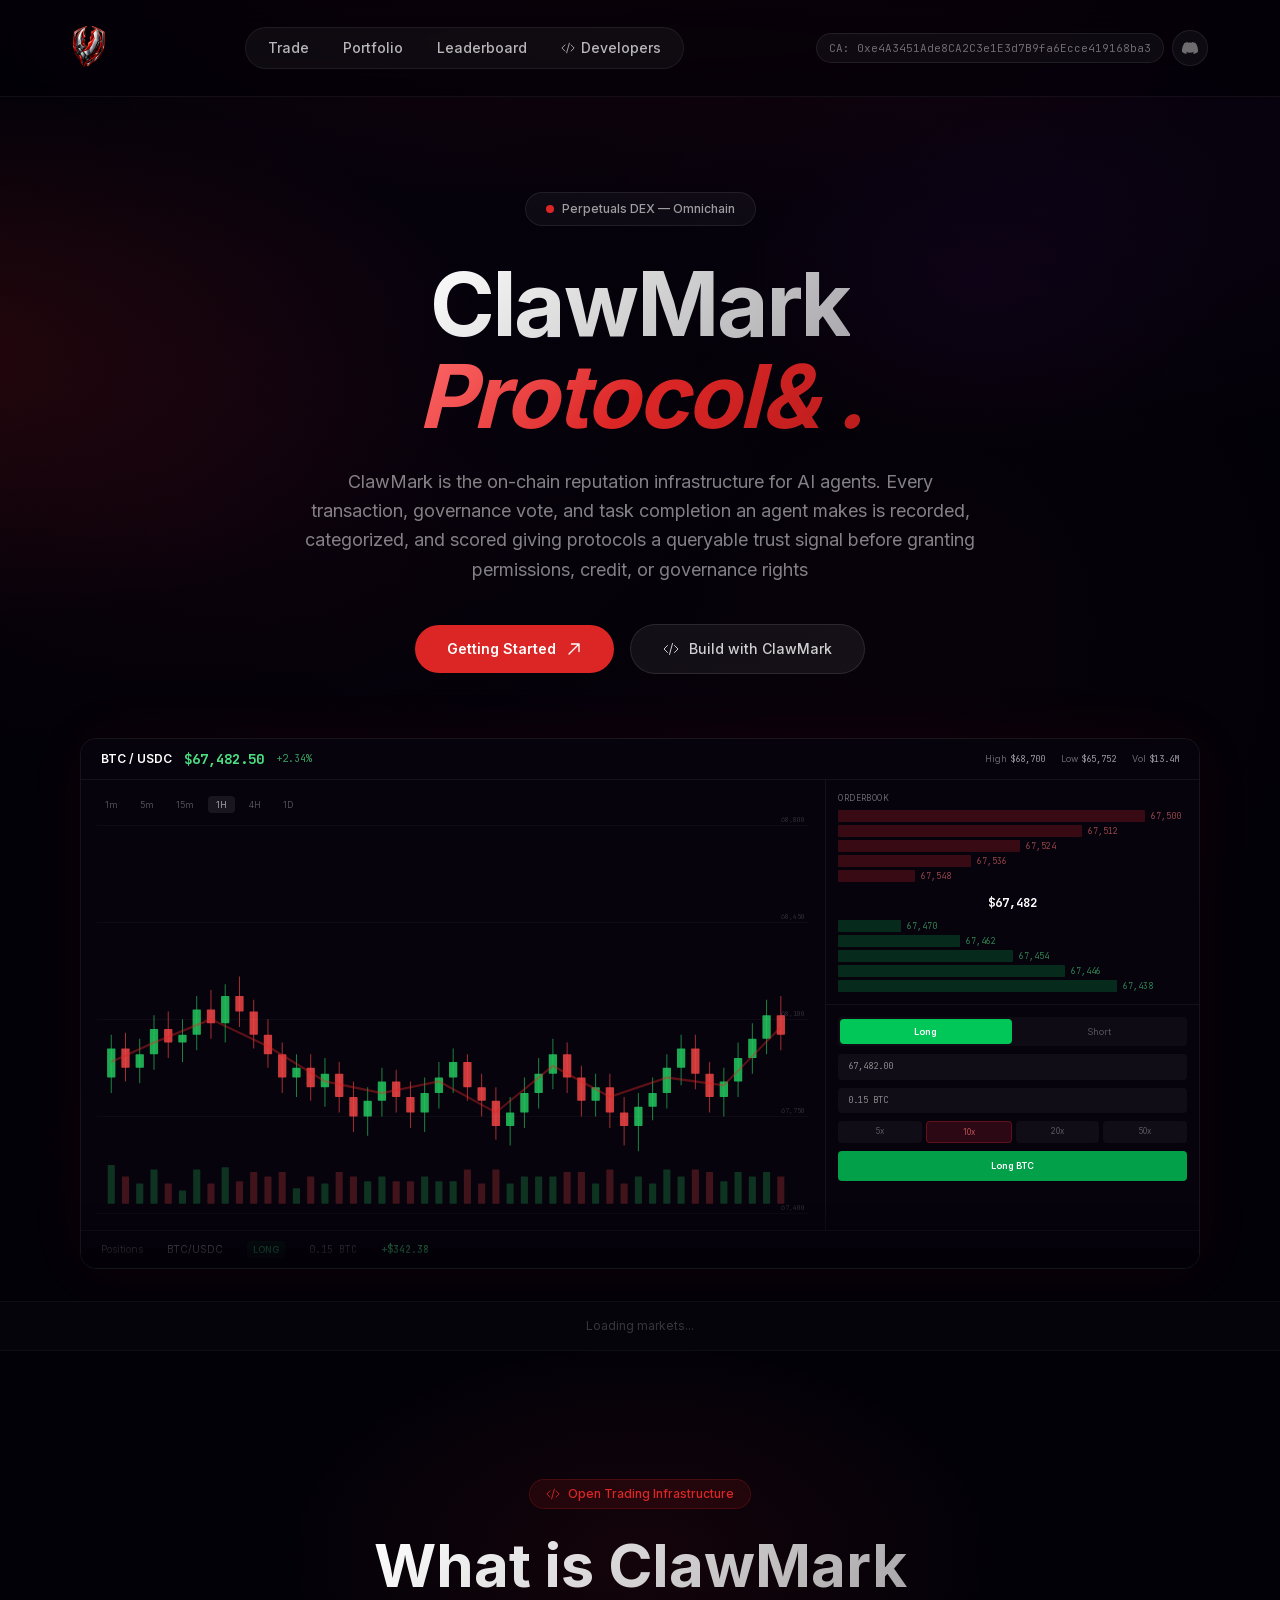
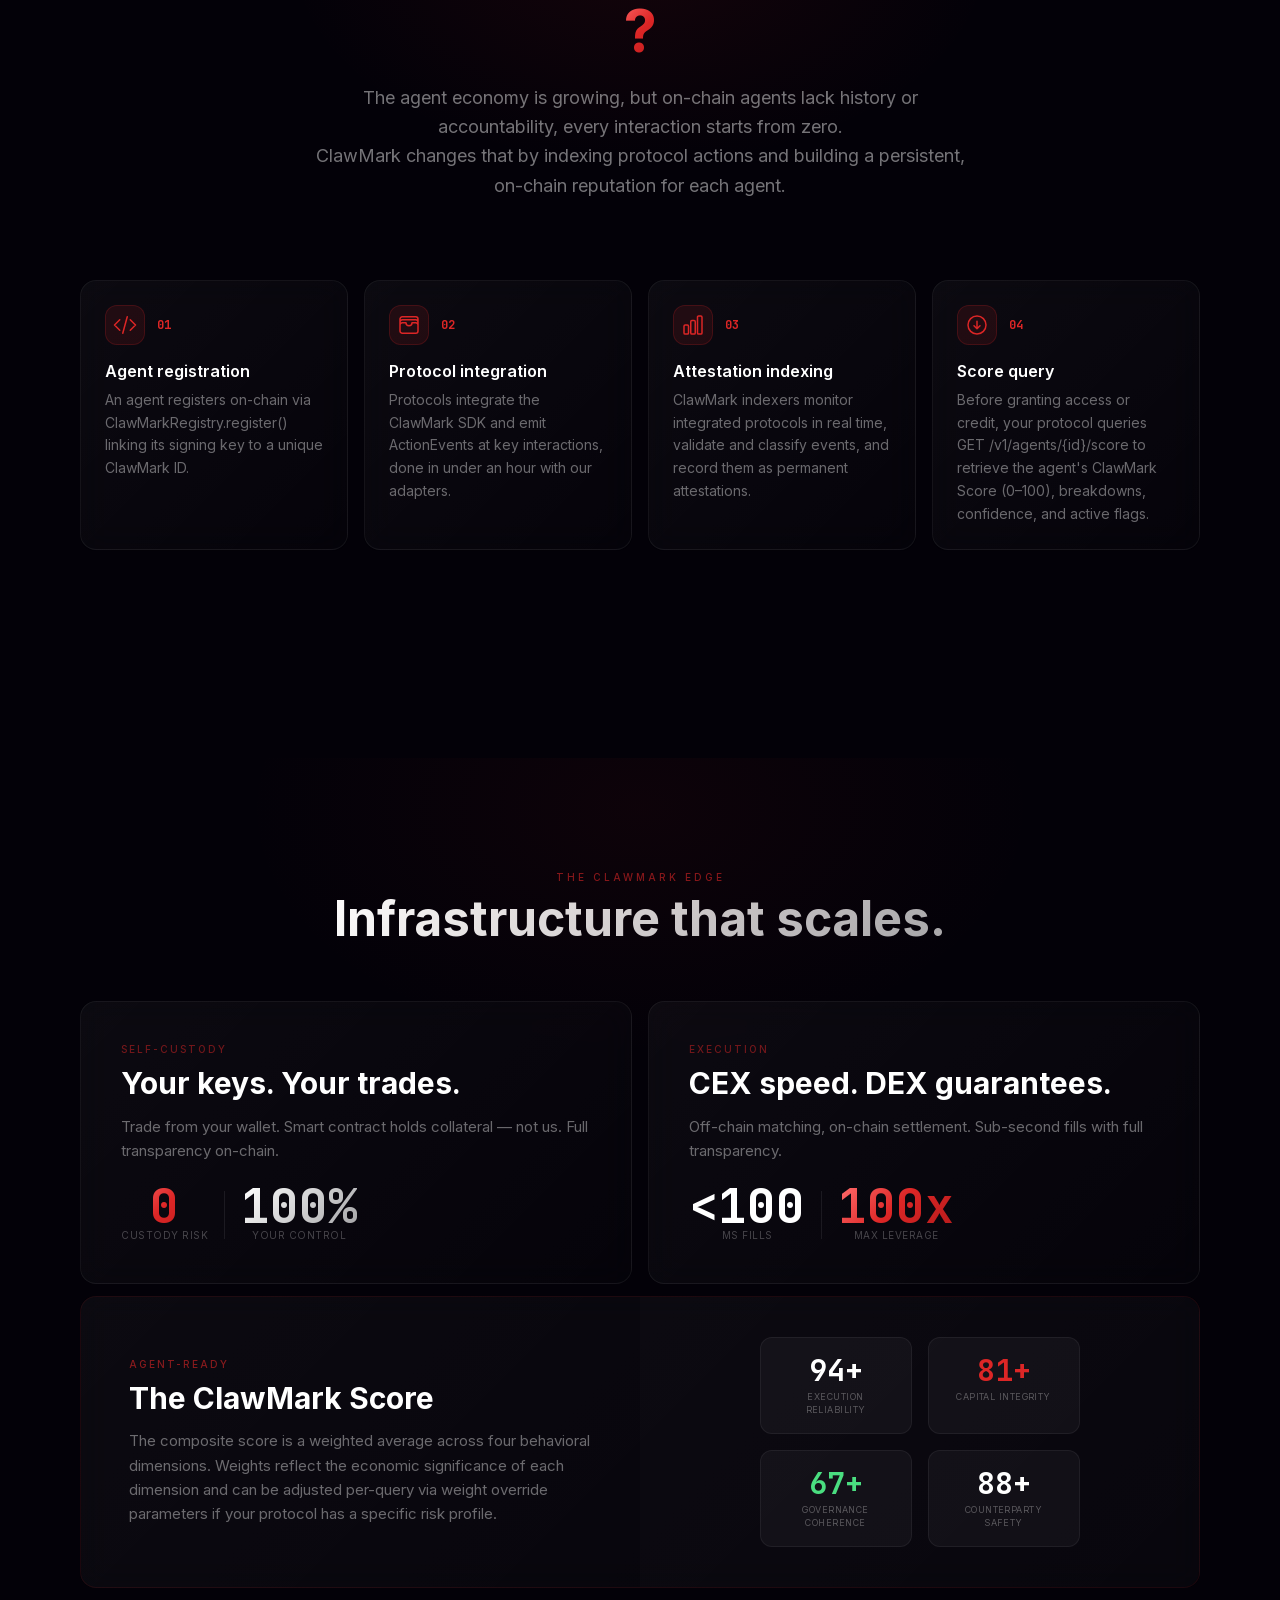
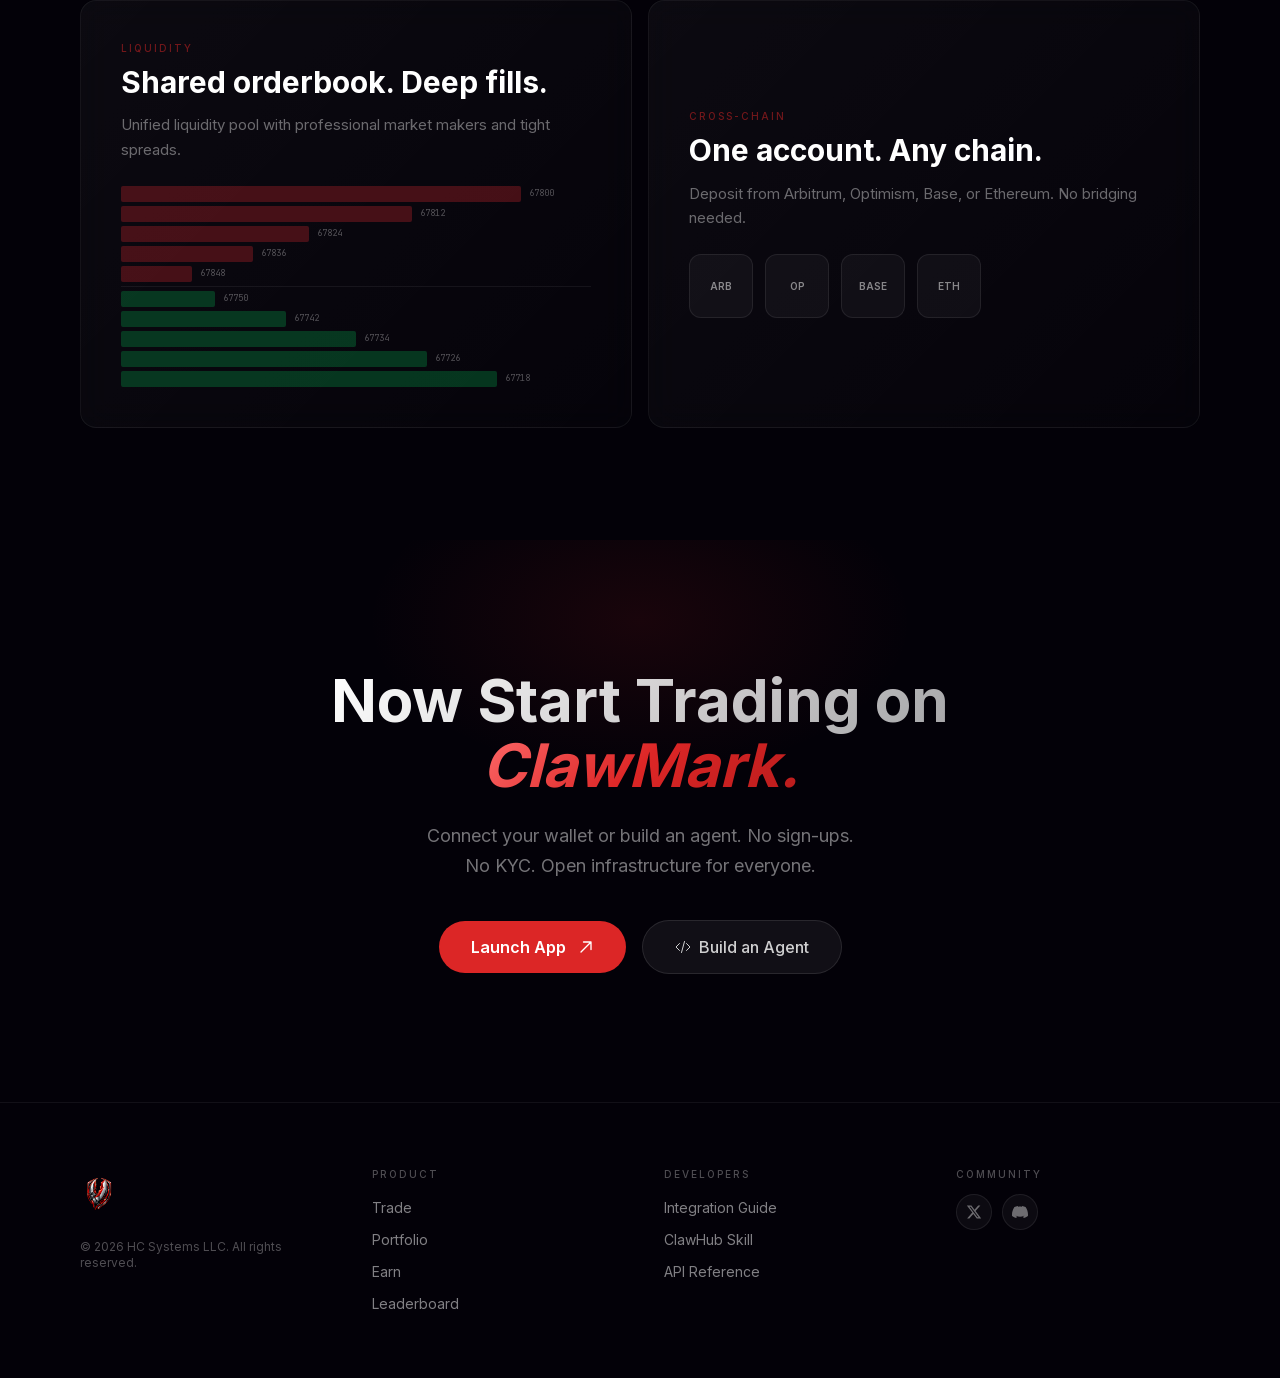
==== commit 01827ba2: "Update index.html" ====
--- a/index.html
+++ b/index.html
@@ -8,8 +8,1755 @@
     <link rel="preload" href="_next/static/media/70bc3e132a0a741e-s.p.15008bfb.woff2" as="font" crossorigin="" type="font/woff2" />
     <link rel="preload" href="_next/static/media/83afe278b6a6bb3c-s.p.3a6ba036.woff2" as="font" crossorigin="" type="font/woff2" />
     <link rel="preload" as="image" imageSrcSet="logo.PNG, logo.PNG" />
+    
+    <!-- Link to existing CSS files (without query parameters) -->
     <link rel="stylesheet" href="_next/static/chunks/c1f2c970ed09bef7.css" data-precedence="next" />
     <link rel="stylesheet" href="_next/static/chunks/1f37b59f7222dcf5.css" data-precedence="next" />
+    
+    <!-- Comprehensive custom styles that include all classes used in your HTML -->
+    <style>
+        /* ===== RESET & BASE STYLES ===== */
+        * {
+            margin: 0;
+            padding: 0;
+            box-sizing: border-box;
+        }
+
+        html, body {
+            scroll-behavior: smooth;
+            width: 100%;
+            max-width: 100vw;
+            overflow-x: hidden;
+            background-color: #030108;
+            color: #fff;
+            font-family: 'Inter', system-ui, -apple-system, sans-serif;
+            -webkit-font-smoothing: antialiased;
+            -moz-osx-font-smoothing: grayscale;
+            line-height: 1.5;
+        }
+
+        body {
+            background-image: 
+                radial-gradient(120% 80% at 50% -20%, rgba(160, 20, 30, 0.18) 0%, transparent 55%),
+                radial-gradient(80% 60% at 85% 20%, rgba(60, 10, 80, 0.12) 0%, transparent 50%),
+                radial-gradient(70% 50% at 15% 60%, rgba(100, 10, 40, 0.08) 0%, transparent 50%),
+                radial-gradient(90% 60% at 50% 100%, rgba(40, 5, 60, 0.15) 0%, transparent 50%),
+                radial-gradient(circle at 30% 30%, rgba(80, 20, 120, 0.04) 0%, transparent 40%),
+                radial-gradient(circle at 70% 70%, rgba(120, 15, 30, 0.04) 0%, transparent 40%);
+            background-position: 0 0;
+            background-repeat: repeat;
+            background-size: auto;
+            background-attachment: fixed;
+        }
+
+        /* ===== CUSTOM SCROLLBAR ===== */
+        ::-webkit-scrollbar {
+            width: 5px;
+            height: 5px;
+        }
+        ::-webkit-scrollbar-track {
+            background: transparent;
+        }
+        ::-webkit-scrollbar-thumb {
+            background: rgba(255, 255, 255, 0.08);
+            border-radius: 3px;
+        }
+        ::-webkit-scrollbar-thumb:hover {
+            background: rgba(255, 255, 255, 0.12);
+        }
+
+        /* ===== ANIMATIONS ===== */
+        @keyframes fade-in-up {
+            0% { opacity: 0; transform: translateY(24px); }
+            100% { opacity: 1; transform: translateY(0); }
+        }
+
+        @keyframes fade-in {
+            0% { opacity: 0; }
+            100% { opacity: 1; }
+        }
+
+        @keyframes float {
+            0%, 100% { transform: translateY(0); }
+            50% { transform: translateY(-8px); }
+        }
+
+        @keyframes glow-pulse {
+            0%, 100% { opacity: 0.5; }
+            50% { opacity: 1; }
+        }
+
+        @keyframes pulse-ring {
+            0% { opacity: 0.5; transform: scale(0.8); }
+            50% { opacity: 0.2; transform: scale(1); }
+            100% { opacity: 0; transform: scale(1.2); }
+        }
+
+        @keyframes shimmer {
+            0% { background-position: -200% 0; }
+            100% { background-position: 200% 0; }
+        }
+
+        @keyframes ticker-scroll {
+            0% { transform: translateX(0); }
+            100% { transform: translateX(-50%); }
+        }
+
+        @keyframes slide-up {
+            0% { opacity: 0; transform: translateY(40px); }
+            100% { opacity: 1; transform: translateY(0); }
+        }
+
+        /* Animation Classes */
+        .animate-fade-in-up {
+            animation: 0.7s cubic-bezier(0.16, 1, 0.3, 1) both fade-in-up;
+        }
+
+        .animate-fade-in {
+            animation: 0.5s ease both fade-in;
+        }
+
+        .animate-float {
+            animation: 5s ease-in-out infinite float;
+        }
+
+        .animate-glow-pulse {
+            animation: 3s ease-in-out infinite glow-pulse;
+        }
+
+        .animate-ticker {
+            animation: 30s linear infinite ticker-scroll;
+        }
+
+        .animate-slide-up {
+            animation: 0.8s cubic-bezier(0.16, 1, 0.3, 1) both slide-up;
+        }
+
+        .animate-pulse-ring {
+            animation: 2s ease-out infinite pulse-ring;
+        }
+
+        .animate-shimmer {
+            background-size: 200% 100%;
+            animation: 3s ease-in-out infinite shimmer;
+        }
+
+        /* ===== TEXT GRADIENTS ===== */
+        .text-gradient-red {
+            -webkit-text-fill-color: transparent;
+            background: linear-gradient(135deg, #ff6b6b 0%, #dc2626 50%, #b91c1c 100%);
+            -webkit-background-clip: text;
+            background-clip: text;
+        }
+
+        .text-gradient-white {
+            -webkit-text-fill-color: transparent;
+            background: linear-gradient(135deg, #ffffff 0%, rgba(255, 255, 255, 0.65) 100%);
+            -webkit-background-clip: text;
+            background-clip: text;
+        }
+
+        /* ===== CARD STYLES ===== */
+        .glass-card {
+            -webkit-backdrop-filter: blur(16px);
+            backdrop-filter: blur(16px);
+            background: linear-gradient(135deg, rgba(255, 255, 255, 0.04) 0%, rgba(255, 255, 255, 0.01) 100%);
+            border: 1px solid rgba(255, 255, 255, 0.06);
+            transition: all 0.3s ease;
+        }
+
+        .glass-card:hover {
+            background: linear-gradient(135deg, rgba(255, 255, 255, 0.06) 0%, rgba(255, 255, 255, 0.02) 100%);
+            border-color: rgba(255, 255, 255, 0.1);
+        }
+
+        .red-glow-card {
+            position: relative;
+        }
+
+        .red-glow-card::before {
+            content: "";
+            position: absolute;
+            inset: -1px;
+            border-radius: inherit;
+            background: linear-gradient(135deg, rgba(220, 38, 38, 0.2) 0%, transparent 50%, rgba(220, 38, 38, 0.1) 100%);
+            z-index: -1;
+            opacity: 0;
+            transition: opacity 0.3s ease;
+        }
+
+        .red-glow-card:hover::before {
+            opacity: 1;
+        }
+
+        /* ===== SECTION GLOW ===== */
+        .section-glow {
+            position: relative;
+            overflow: hidden;
+        }
+
+        .section-glow::before {
+            content: "";
+            position: absolute;
+            top: -200px;
+            left: 50%;
+            transform: translateX(-50%);
+            width: 800px;
+            height: 500px;
+            background: radial-gradient(rgba(180, 30, 30, 0.06) 0%, transparent 70%);
+            pointer-events: none;
+        }
+
+        /* ===== AGENT STATUS ===== */
+        .agent-status-live {
+            position: relative;
+        }
+
+        .agent-status-live::after {
+            content: "";
+            position: absolute;
+            top: 0;
+            right: 0;
+            width: 8px;
+            height: 8px;
+            background: #22c55e;
+            border-radius: 50%;
+            box-shadow: 0 0 8px rgba(34, 197, 94, 0.5);
+        }
+
+        /* ===== TICKER ===== */
+        .ticker-track:hover {
+            animation-play-state: paused;
+        }
+
+        /* ===== SCROLLBAR HIDE ===== */
+        .scrollbar-hide {
+            -ms-overflow-style: none;
+            scrollbar-width: none;
+        }
+
+        .scrollbar-hide::-webkit-scrollbar {
+            display: none;
+        }
+
+        /* ===== POSITIONING & LAYOUT UTILITIES ===== */
+        .fixed { position: fixed; }
+        .absolute { position: absolute; }
+        .relative { position: relative; }
+        .static { position: static; }
+        .sticky { position: sticky; }
+
+        .inset-0 { top: 0; right: 0; bottom: 0; left: 0; }
+        .inset-y-0 { top: 0; bottom: 0; }
+        .inset-x-0 { left: 0; right: 0; }
+
+        .top-0 { top: 0; }
+        .top-0\.5 { top: 0.125rem; }
+        .top-1 { top: 0.25rem; }
+        .top-1\/2 { top: 50%; }
+        .top-2 { top: 0.5rem; }
+        .top-2\.5 { top: 0.625rem; }
+        .top-3 { top: 0.75rem; }
+        .top-4 { top: 1rem; }
+        .top-20 { top: 5rem; }
+        .top-24 { top: 6rem; }
+        .top-full { top: 100%; }
+        .-top-2\.5 { top: -0.625rem; }
+
+        .right-0 { right: 0; }
+        .right-0\.5 { right: 0.125rem; }
+        .right-1 { right: 0.25rem; }
+        .right-1\.5 { right: 0.375rem; }
+        .right-2 { right: 0.5rem; }
+        .right-3 { right: 0.75rem; }
+        .right-4 { right: 1rem; }
+
+        .bottom-0 { bottom: 0; }
+        .bottom-1 { bottom: 0.25rem; }
+        .bottom-2 { bottom: 0.5rem; }
+        .bottom-3 { bottom: 0.75rem; }
+        .bottom-4 { bottom: 1rem; }
+        .bottom-6 { bottom: 1.5rem; }
+        .bottom-full { bottom: 100%; }
+
+        .left-0 { left: 0; }
+        .left-0\.5 { left: 0.125rem; }
+        .left-1 { left: 0.25rem; }
+        .left-1\/2 { left: 50%; }
+        .left-2 { left: 0.5rem; }
+        .left-2\.5 { left: 0.625rem; }
+        .left-3 { left: 0.75rem; }
+        .left-4 { left: 1rem; }
+        .left-6 { left: 1.5rem; }
+
+        .z-0 { z-index: 0; }
+        .z-10 { z-index: 10; }
+        .z-20 { z-index: 20; }
+        .z-30 { z-index: 30; }
+        .z-40 { z-index: 40; }
+        .z-50 { z-index: 50; }
+        .z-\[-1\] { z-index: -1; }
+        .z-\[1\] { z-index: 1; }
+        .z-\[2\] { z-index: 2; }
+        .z-\[60\] { z-index: 60; }
+        .z-\[65\] { z-index: 65; }
+        .z-\[99\] { z-index: 99; }
+        .z-\[100\] { z-index: 100; }
+        .z-auto { z-index: auto; }
+
+        /* ===== DISPLAY UTILITIES ===== */
+        .block { display: block; }
+        .inline-block { display: inline-block; }
+        .inline { display: inline; }
+        .flex { display: flex; }
+        .inline-flex { display: inline-flex; }
+        .grid { display: grid; }
+        .hidden { display: none; }
+
+        /* ===== FLEXBOX & GRID UTILITIES ===== */
+        .flex-row { flex-direction: row; }
+        .flex-row-reverse { flex-direction: row-reverse; }
+        .flex-col { flex-direction: column; }
+        .flex-col-reverse { flex-direction: column-reverse; }
+        .flex-wrap { flex-wrap: wrap; }
+        .flex-wrap-reverse { flex-wrap: wrap-reverse; }
+        .flex-nowrap { flex-wrap: nowrap; }
+
+        .items-start { align-items: flex-start; }
+        .items-end { align-items: flex-end; }
+        .items-center { align-items: center; }
+        .items-baseline { align-items: baseline; }
+        .items-stretch { align-items: stretch; }
+
+        .justify-start { justify-content: flex-start; }
+        .justify-end { justify-content: flex-end; }
+        .justify-center { justify-content: center; }
+        .justify-between { justify-content: space-between; }
+        .justify-around { justify-content: space-around; }
+        .justify-evenly { justify-content: space-evenly; }
+
+        .flex-1 { flex: 1; }
+        .flex-none { flex: none; }
+        .flex-shrink { flex-shrink: 1; }
+        .flex-shrink-0 { flex-shrink: 0; }
+        .shrink-0 { flex-shrink: 0; }
+        .grow { flex-grow: 1; }
+        .grow-0 { flex-grow: 0; }
+
+        .gap-0 { gap: 0; }
+        .gap-0\.5 { gap: 0.125rem; }
+        .gap-1 { gap: 0.25rem; }
+        .gap-1\.5 { gap: 0.375rem; }
+        .gap-2 { gap: 0.5rem; }
+        .gap-2\.5 { gap: 0.625rem; }
+        .gap-3 { gap: 0.75rem; }
+        .gap-4 { gap: 1rem; }
+        .gap-5 { gap: 1.25rem; }
+        .gap-6 { gap: 1.5rem; }
+        .gap-8 { gap: 2rem; }
+        .gap-10 { gap: 2.5rem; }
+        .gap-12 { gap: 3rem; }
+
+        .space-y-0\.5 > * + * { margin-top: 0.125rem; }
+        .space-y-1 > * + * { margin-top: 0.25rem; }
+        .space-y-1\.5 > * + * { margin-top: 0.375rem; }
+        .space-y-2 > * + * { margin-top: 0.5rem; }
+        .space-y-2\.5 > * + * { margin-top: 0.625rem; }
+        .space-y-3 > * + * { margin-top: 0.75rem; }
+        .space-y-4 > * + * { margin-top: 1rem; }
+        .space-y-6 > * + * { margin-top: 1.5rem; }
+        .space-y-8 > * + * { margin-top: 2rem; }
+        .space-y-\[3px\] > * + * { margin-top: 3px; }
+
+        .space-x-1 > * + * { margin-left: 0.25rem; }
+        .space-x-2 > * + * { margin-left: 0.5rem; }
+        .space-x-3 > * + * { margin-left: 0.75rem; }
+        .space-x-4 > * + * { margin-left: 1rem; }
+        .space-x-6 > * + * { margin-left: 1.5rem; }
+        .space-x-\[6px\] > * + * { margin-left: 6px; }
+
+        .grid-cols-1 { grid-template-columns: repeat(1, minmax(0, 1fr)); }
+        .grid-cols-2 { grid-template-columns: repeat(2, minmax(0, 1fr)); }
+        .grid-cols-3 { grid-template-columns: repeat(3, minmax(0, 1fr)); }
+        .grid-cols-4 { grid-template-columns: repeat(4, minmax(0, 1fr)); }
+        .grid-cols-5 { grid-template-columns: repeat(5, minmax(0, 1fr)); }
+        .grid-cols-6 { grid-template-columns: repeat(6, minmax(0, 1fr)); }
+        .grid-cols-7 { grid-template-columns: repeat(7, minmax(0, 1fr)); }
+        .grid-cols-8 { grid-template-columns: repeat(8, minmax(0, 1fr)); }
+        .grid-cols-9 { grid-template-columns: repeat(9, minmax(0, 1fr)); }
+        .grid-cols-12 { grid-template-columns: repeat(12, minmax(0, 1fr)); }
+
+        .col-span-1 { grid-column: span 1 / span 1; }
+        .col-span-2 { grid-column: span 2 / span 2; }
+        .col-span-3 { grid-column: span 3 / span 3; }
+        .col-span-4 { grid-column: span 4 / span 4; }
+        .col-span-5 { grid-column: span 5 / span 5; }
+        .col-span-6 { grid-column: span 6 / span 6; }
+        .col-span-7 { grid-column: span 7 / span 7; }
+        .col-span-8 { grid-column: span 8 / span 8; }
+        .col-span-9 { grid-column: span 9 / span 9; }
+
+        .grid-rows-2 { grid-template-rows: repeat(2, minmax(0, 1fr)); }
+        .row-span-1 { grid-row: span 1 / span 1; }
+        .row-span-2 { grid-row: span 2 / span 2; }
+
+        /* ===== SIZING UTILITIES ===== */
+        .w-auto { width: auto; }
+        .w-full { width: 100%; }
+        .w-screen { width: 100vw; }
+        .w-fit { width: fit-content; }
+        .w-max { width: max-content; }
+        .w-min { width: min-content; }
+        .w-px { width: 1px; }
+        .w-0 { width: 0; }
+        .w-1 { width: 0.25rem; }
+        .w-1\.5 { width: 0.375rem; }
+        .w-2 { width: 0.5rem; }
+        .w-2\.5 { width: 0.625rem; }
+        .w-3 { width: 0.75rem; }
+        .w-3\.5 { width: 0.875rem; }
+        .w-4 { width: 1rem; }
+        .w-5 { width: 1.25rem; }
+        .w-6 { width: 1.5rem; }
+        .w-7 { width: 1.75rem; }
+        .w-8 { width: 2rem; }
+        .w-9 { width: 2.25rem; }
+        .w-10 { width: 2.5rem; }
+        .w-11 { width: 2.75rem; }
+        .w-12 { width: 3rem; }
+        .w-14 { width: 3.5rem; }
+        .w-16 { width: 4rem; }
+        .w-20 { width: 5rem; }
+        .w-24 { width: 6rem; }
+        .w-28 { width: 7rem; }
+        .w-32 { width: 8rem; }
+        .w-36 { width: 9rem; }
+        .w-40 { width: 10rem; }
+        .w-48 { width: 12rem; }
+        .w-56 { width: 14rem; }
+        .w-64 { width: 16rem; }
+        .w-72 { width: 18rem; }
+        .w-80 { width: 20rem; }
+        .w-96 { width: 24rem; }
+        .w-\[2px\] { width: 2px; }
+        .w-\[80px\] { width: 80px; }
+        .w-\[100px\] { width: 100px; }
+        .w-\[120px\] { width: 120px; }
+        .w-\[140px\] { width: 140px; }
+        .w-\[160px\] { width: 160px; }
+        .w-\[180px\] { width: 180px; }
+        .w-\[200px\] { width: 200px; }
+        .w-\[220px\] { width: 220px; }
+        .w-\[240px\] { width: 240px; }
+        .w-\[260px\] { width: 260px; }
+        .w-\[280px\] { width: 280px; }
+        .w-\[300px\] { width: 300px; }
+        .w-\[320px\] { width: 320px; }
+        .w-\[360px\] { width: 360px; }
+        .w-\[400px\] { width: 400px; }
+        .w-\[420px\] { width: 420px; }
+        .w-\[500px\] { width: 500px; }
+        .w-\[600px\] { width: 600px; }
+        .w-\[700px\] { width: 700px; }
+        .w-\[800px\] { width: 800px; }
+        .w-\[900px\] { width: 900px; }
+        .w-\[1000px\] { width: 1000px; }
+        .w-\[1200px\] { width: 1200px; }
+        .w-\[1400px\] { width: 1400px; }
+
+        .min-w-0 { min-width: 0; }
+        .min-w-full { min-width: 100%; }
+        .min-w-min { min-width: min-content; }
+        .min-w-max { min-width: max-content; }
+        .min-w-fit { min-width: fit-content; }
+        .min-w-\[80px\] { min-width: 80px; }
+        .min-w-\[100px\] { min-width: 100px; }
+        .min-w-\[120px\] { min-width: 120px; }
+        .min-w-\[140px\] { min-width: 140px; }
+        .min-w-\[160px\] { min-width: 160px; }
+        .min-w-\[180px\] { min-width: 180px; }
+        .min-w-\[200px\] { min-width: 200px; }
+        .min-w-\[220px\] { min-width: 220px; }
+        .min-w-\[240px\] { min-width: 240px; }
+        .min-w-\[260px\] { min-width: 260px; }
+        .min-w-\[280px\] { min-width: 280px; }
+        .min-w-\[300px\] { min-width: 300px; }
+        .min-w-\[320px\] { min-width: 320px; }
+        .min-w-\[360px\] { min-width: 360px; }
+        .min-w-\[400px\] { min-width: 400px; }
+        .min-w-\[420px\] { min-width: 420px; }
+        .min-w-\[500px\] { min-width: 500px; }
+
+        .max-w-none { max-width: none; }
+        .max-w-full { max-width: 100%; }
+        .max-w-min { max-width: min-content; }
+        .max-w-max { max-width: max-content; }
+        .max-w-fit { max-width: fit-content; }
+        .max-w-xs { max-width: 20rem; }
+        .max-w-sm { max-width: 24rem; }
+        .max-w-md { max-width: 28rem; }
+        .max-w-lg { max-width: 32rem; }
+        .max-w-xl { max-width: 36rem; }
+        .max-w-2xl { max-width: 42rem; }
+        .max-w-3xl { max-width: 48rem; }
+        .max-w-4xl { max-width: 56rem; }
+        .max-w-5xl { max-width: 64rem; }
+        .max-w-6xl { max-width: 72rem; }
+        .max-w-7xl { max-width: 80rem; }
+        .max-w-\[120px\] { max-width: 120px; }
+        .max-w-\[140px\] { max-width: 140px; }
+        .max-w-\[160px\] { max-width: 160px; }
+        .max-w-\[180px\] { max-width: 180px; }
+        .max-w-\[200px\] { max-width: 200px; }
+        .max-w-\[220px\] { max-width: 220px; }
+        .max-w-\[240px\] { max-width: 240px; }
+        .max-w-\[260px\] { max-width: 260px; }
+        .max-w-\[280px\] { max-width: 280px; }
+        .max-w-\[300px\] { max-width: 300px; }
+        .max-w-\[320px\] { max-width: 320px; }
+        .max-w-\[360px\] { max-width: 360px; }
+        .max-w-\[400px\] { max-width: 400px; }
+        .max-w-\[420px\] { max-width: 420px; }
+        .max-w-\[450px\] { max-width: 450px; }
+        .max-w-\[500px\] { max-width: 500px; }
+        .max-w-\[600px\] { max-width: 600px; }
+        .max-w-\[700px\] { max-width: 700px; }
+        .max-w-\[800px\] { max-width: 800px; }
+        .max-w-\[900px\] { max-width: 900px; }
+        .max-w-\[1000px\] { max-width: 1000px; }
+        .max-w-\[1200px\] { max-width: 1200px; }
+        .max-w-\[1400px\] { max-width: 1400px; }
+
+        .h-auto { height: auto; }
+        .h-full { height: 100%; }
+        .h-screen { height: 100vh; }
+        .h-px { height: 1px; }
+        .h-0 { height: 0; }
+        .h-0\.5 { height: 0.125rem; }
+        .h-1 { height: 0.25rem; }
+        .h-1\.5 { height: 0.375rem; }
+        .h-2 { height: 0.5rem; }
+        .h-2\.5 { height: 0.625rem; }
+        .h-3 { height: 0.75rem; }
+        .h-3\.5 { height: 0.875rem; }
+        .h-4 { height: 1rem; }
+        .h-5 { height: 1.25rem; }
+        .h-6 { height: 1.5rem; }
+        .h-7 { height: 1.75rem; }
+        .h-8 { height: 2rem; }
+        .h-9 { height: 2.25rem; }
+        .h-10 { height: 2.5rem; }
+        .h-11 { height: 2.75rem; }
+        .h-12 { height: 3rem; }
+        .h-14 { height: 3.5rem; }
+        .h-16 { height: 4rem; }
+        .h-20 { height: 5rem; }
+        .h-24 { height: 6rem; }
+        .h-28 { height: 7rem; }
+        .h-32 { height: 8rem; }
+        .h-36 { height: 9rem; }
+        .h-40 { height: 10rem; }
+        .h-48 { height: 12rem; }
+        .h-56 { height: 14rem; }
+        .h-64 { height: 16rem; }
+        .h-72 { height: 18rem; }
+        .h-80 { height: 20rem; }
+        .h-96 { height: 24rem; }
+        .h-\[2px\] { height: 2px; }
+        .h-\[24px\] { height: 24px; }
+        .h-\[44px\] { height: 44px; }
+        .h-\[100px\] { height: 100px; }
+        .h-\[120px\] { height: 120px; }
+        .h-\[140px\] { height: 140px; }
+        .h-\[160px\] { height: 160px; }
+        .h-\[180px\] { height: 180px; }
+        .h-\[200px\] { height: 200px; }
+        .h-\[220px\] { height: 220px; }
+        .h-\[240px\] { height: 240px; }
+        .h-\[250px\] { height: 250px; }
+        .h-\[260px\] { height: 260px; }
+        .h-\[280px\] { height: 280px; }
+        .h-\[300px\] { height: 300px; }
+        .h-\[320px\] { height: 320px; }
+        .h-\[360px\] { height: 360px; }
+        .h-\[400px\] { height: 400px; }
+        .h-\[420px\] { height: 420px; }
+        .h-\[450px\] { height: 450px; }
+        .h-\[500px\] { height: 500px; }
+        .h-\[600px\] { height: 600px; }
+        .h-\[700px\] { height: 700px; }
+        .h-\[800px\] { height: 800px; }
+
+        .min-h-0 { min-height: 0; }
+        .min-h-full { min-height: 100%; }
+        .min-h-screen { min-height: 100vh; }
+        .min-h-\[100px\] { min-height: 100px; }
+        .min-h-\[120px\] { min-height: 120px; }
+        .min-h-\[140px\] { min-height: 140px; }
+        .min-h-\[160px\] { min-height: 160px; }
+        .min-h-\[180px\] { min-height: 180px; }
+        .min-h-\[200px\] { min-height: 200px; }
+        .min-h-\[220px\] { min-height: 220px; }
+        .min-h-\[240px\] { min-height: 240px; }
+        .min-h-\[260px\] { min-height: 260px; }
+        .min-h-\[280px\] { min-height: 280px; }
+        .min-h-\[300px\] { min-height: 300px; }
+        .min-h-\[320px\] { min-height: 320px; }
+        .min-h-\[360px\] { min-height: 360px; }
+        .min-h-\[400px\] { min-height: 400px; }
+        .min-h-\[420px\] { min-height: 420px; }
+
+        .max-h-full { max-height: 100%; }
+        .max-h-screen { max-height: 100vh; }
+        .max-h-0 { max-height: 0; }
+        .max-h-80 { max-height: 20rem; }
+        .max-h-96 { max-height: 24rem; }
+
+        /* ===== MARGIN UTILITIES ===== */
+        .m-0 { margin: 0; }
+        .m-1 { margin: 0.25rem; }
+        .m-2 { margin: 0.5rem; }
+        .m-3 { margin: 0.75rem; }
+        .m-4 { margin: 1rem; }
+        .m-5 { margin: 1.25rem; }
+        .m-6 { margin: 1.5rem; }
+        .m-8 { margin: 2rem; }
+        .m-10 { margin: 2.5rem; }
+        .m-12 { margin: 3rem; }
+
+        .mx-auto { margin-left: auto; margin-right: auto; }
+        .mx-0 { margin-left: 0; margin-right: 0; }
+        .mx-1 { margin-left: 0.25rem; margin-right: 0.25rem; }
+        .mx-2 { margin-left: 0.5rem; margin-right: 0.5rem; }
+        .mx-3 { margin-left: 0.75rem; margin-right: 0.75rem; }
+        .mx-4 { margin-left: 1rem; margin-right: 1rem; }
+        .mx-5 { margin-left: 1.25rem; margin-right: 1.25rem; }
+        .mx-6 { margin-left: 1.5rem; margin-right: 1.5rem; }
+        .mx-8 { margin-left: 2rem; margin-right: 2rem; }
+        .mx-10 { margin-left: 2.5rem; margin-right: 2.5rem; }
+
+        .my-0 { margin-top: 0; margin-bottom: 0; }
+        .my-1 { margin-top: 0.25rem; margin-bottom: 0.25rem; }
+        .my-1\.5 { margin-top: 0.375rem; margin-bottom: 0.375rem; }
+        .my-2 { margin-top: 0.5rem; margin-bottom: 0.5rem; }
+        .my-3 { margin-top: 0.75rem; margin-bottom: 0.75rem; }
+        .my-4 { margin-top: 1rem; margin-bottom: 1rem; }
+        .my-5 { margin-top: 1.25rem; margin-bottom: 1.25rem; }
+        .my-6 { margin-top: 1.5rem; margin-bottom: 1.5rem; }
+        .my-8 { margin-top: 2rem; margin-bottom: 2rem; }
+        .my-10 { margin-top: 2.5rem; margin-bottom: 2.5rem; }
+        .my-12 { margin-top: 3rem; margin-bottom: 3rem; }
+        .my-16 { margin-top: 4rem; margin-bottom: 4rem; }
+        .my-20 { margin-top: 5rem; margin-bottom: 5rem; }
+        .my-\[6px\] { margin-top: 6px; margin-bottom: 6px; }
+        .my-px { margin-top: 1px; margin-bottom: 1px; }
+
+        .mt-0 { margin-top: 0; }
+        .mt-0\.5 { margin-top: 0.125rem; }
+        .mt-1 { margin-top: 0.25rem; }
+        .mt-1\.5 { margin-top: 0.375rem; }
+        .mt-2 { margin-top: 0.5rem; }
+        .mt-2\.5 { margin-top: 0.625rem; }
+        .mt-3 { margin-top: 0.75rem; }
+        .mt-4 { margin-top: 1rem; }
+        .mt-5 { margin-top: 1.25rem; }
+        .mt-6 { margin-top: 1.5rem; }
+        .mt-7 { margin-top: 1.75rem; }
+        .mt-8 { margin-top: 2rem; }
+        .mt-9 { margin-top: 2.25rem; }
+        .mt-10 { margin-top: 2.5rem; }
+        .mt-12 { margin-top: 3rem; }
+        .mt-16 { margin-top: 4rem; }
+        .mt-20 { margin-top: 5rem; }
+        .mt-24 { margin-top: 6rem; }
+        .mt-auto { margin-top: auto; }
+        .-mt-1 { margin-top: -0.25rem; }
+        .-mt-2 { margin-top: -0.5rem; }
+        .-mt-4 { margin-top: -1rem; }
+        .-mt-6 { margin-top: -1.5rem; }
+        .-mt-8 { margin-top: -2rem; }
+        .-mt-12 { margin-top: -3rem; }
+        .-mt-16 { margin-top: -4rem; }
+        .-mt-20 { margin-top: -5rem; }
+
+        .mr-0 { margin-right: 0; }
+        .mr-0\.5 { margin-right: 0.125rem; }
+        .mr-1 { margin-right: 0.25rem; }
+        .mr-1\.5 { margin-right: 0.375rem; }
+        .mr-2 { margin-right: 0.5rem; }
+        .mr-2\.5 { margin-right: 0.625rem; }
+        .mr-3 { margin-right: 0.75rem; }
+        .mr-4 { margin-right: 1rem; }
+        .mr-5 { margin-right: 1.25rem; }
+        .mr-6 { margin-right: 1.5rem; }
+        .mr-7 { margin-right: 1.75rem; }
+        .mr-8 { margin-right: 2rem; }
+        .mr-9 { margin-right: 2.25rem; }
+        .mr-10 { margin-right: 2.5rem; }
+        .mr-12 { margin-right: 3rem; }
+        .mr-auto { margin-right: auto; }
+        .-mr-1 { margin-right: -0.25rem; }
+        .-mr-2 { margin-right: -0.5rem; }
+        .-mr-4 { margin-right: -1rem; }
+
+        .mb-0 { margin-bottom: 0; }
+        .mb-0\.5 { margin-bottom: 0.125rem; }
+        .mb-1 { margin-bottom: 0.25rem; }
+        .mb-1\.5 { margin-bottom: 0.375rem; }
+        .mb-2 { margin-bottom: 0.5rem; }
+        .mb-2\.5 { margin-bottom: 0.625rem; }
+        .mb-3 { margin-bottom: 0.75rem; }
+        .mb-4 { margin-bottom: 1rem; }
+        .mb-5 { margin-bottom: 1.25rem; }
+        .mb-6 { margin-bottom: 1.5rem; }
+        .mb-7 { margin-bottom: 1.75rem; }
+        .mb-8 { margin-bottom: 2rem; }
+        .mb-9 { margin-bottom: 2.25rem; }
+        .mb-10 { margin-bottom: 2.5rem; }
+        .mb-12 { margin-bottom: 3rem; }
+        .mb-16 { margin-bottom: 4rem; }
+        .mb-20 { margin-bottom: 5rem; }
+        .mb-24 { margin-bottom: 6rem; }
+        .mb-32 { margin-bottom: 8rem; }
+        .mb-\[-8px\] { margin-bottom: -8px; }
+        .mb-\[10px\] { margin-bottom: 10px; }
+        .mb-\[32px\] { margin-bottom: 32px; }
+        .mb-\[3px\] { margin-bottom: 3px; }
+        .-mb-1 { margin-bottom: -0.25rem; }
+        .-mb-2 { margin-bottom: -0.5rem; }
+        .-mb-5 { margin-bottom: -1.25rem; }
+
+        .ml-0 { margin-left: 0; }
+        .ml-0\.5 { margin-left: 0.125rem; }
+        .ml-1 { margin-left: 0.25rem; }
+        .ml-1\.5 { margin-left: 0.375rem; }
+        .ml-2 { margin-left: 0.5rem; }
+        .ml-2\.5 { margin-left: 0.625rem; }
+        .ml-3 { margin-left: 0.75rem; }
+        .ml-4 { margin-left: 1rem; }
+        .ml-5 { margin-left: 1.25rem; }
+        .ml-6 { margin-left: 1.5rem; }
+        .ml-7 { margin-left: 1.75rem; }
+        .ml-8 { margin-left: 2rem; }
+        .ml-9 { margin-left: 2.25rem; }
+        .ml-10 { margin-left: 2.5rem; }
+        .ml-12 { margin-left: 3rem; }
+        .ml-auto { margin-left: auto; }
+        .ml-\[2px\] { margin-left: 2px; }
+        .ml-\[5px\] { margin-left: 5px; }
+        .ml-px { margin-left: 1px; }
+        .-ml-1 { margin-left: -0.25rem; }
+        .-ml-2 { margin-left: -0.5rem; }
+        .-ml-4 { margin-left: -1rem; }
+
+        /* ===== PADDING UTILITIES ===== */
+        .p-0 { padding: 0; }
+        .p-0\.5 { padding: 0.125rem; }
+        .p-1 { padding: 0.25rem; }
+        .p-1\.5 { padding: 0.375rem; }
+        .p-2 { padding: 0.5rem; }
+        .p-2\.5 { padding: 0.625rem; }
+        .p-3 { padding: 0.75rem; }
+        .p-4 { padding: 1rem; }
+        .p-5 { padding: 1.25rem; }
+        .p-6 { padding: 1.5rem; }
+        .p-7 { padding: 1.75rem; }
+        .p-8 { padding: 2rem; }
+        .p-9 { padding: 2.25rem; }
+        .p-10 { padding: 2.5rem; }
+        .p-12 { padding: 3rem; }
+        .p-16 { padding: 4rem; }
+        .p-20 { padding: 5rem; }
+        .p-24 { padding: 6rem; }
+        .p-32 { padding: 8rem; }
+        .p-\[1px\] { padding: 1px; }
+        .p-\[2px\] { padding: 2px; }
+        .p-\[7px\] { padding: 7px; }
+
+        .px-0 { padding-left: 0; padding-right: 0; }
+        .px-0\.5 { padding-left: 0.125rem; padding-right: 0.125rem; }
+        .px-1 { padding-left: 0.25rem; padding-right: 0.25rem; }
+        .px-1\.5 { padding-left: 0.375rem; padding-right: 0.375rem; }
+        .px-2 { padding-left: 0.5rem; padding-right: 0.5rem; }
+        .px-2\.5 { padding-left: 0.625rem; padding-right: 0.625rem; }
+        .px-3 { padding-left: 0.75rem; padding-right: 0.75rem; }
+        .px-3\.5 { padding-left: 0.875rem; padding-right: 0.875rem; }
+        .px-4 { padding-left: 1rem; padding-right: 1rem; }
+        .px-5 { padding-left: 1.25rem; padding-right: 1.25rem; }
+        .px-6 { padding-left: 1.5rem; padding-right: 1.5rem; }
+        .px-7 { padding-left: 1.75rem; padding-right: 1.75rem; }
+        .px-8 { padding-left: 2rem; padding-right: 2rem; }
+        .px-9 { padding-left: 2.25rem; padding-right: 2.25rem; }
+        .px-10 { padding-left: 2.5rem; padding-right: 2.5rem; }
+        .px-12 { padding-left: 3rem; padding-right: 3rem; }
+        .px-16 { padding-left: 4rem; padding-right: 4rem; }
+        .px-20 { padding-left: 5rem; padding-right: 5rem; }
+        .px-24 { padding-left: 6rem; padding-right: 6rem; }
+        .px-32 { padding-left: 8rem; padding-right: 8rem; }
+        .px-\[10\%\] { padding-left: 10%; padding-right: 10%; }
+        .px-\[14px\] { padding-left: 14px; padding-right: 14px; }
+        .px-\[1px\] { padding-left: 1px; padding-right: 1px; }
+        .px-\[20px\] { padding-left: 20px; padding-right: 20px; }
+        .px-\[2px\] { padding-left: 2px; padding-right: 2px; }
+        .px-\[40px\] { padding-left: 40px; padding-right: 40px; }
+        .px-\[5px\] { padding-left: 5px; padding-right: 5px; }
+        .px-\[6px\] { padding-left: 6px; padding-right: 6px; }
+        .px-\[7px\] { padding-left: 7px; padding-right: 7px; }
+        .px-px { padding-left: 1px; padding-right: 1px; }
+
+        .py-0 { padding-top: 0; padding-bottom: 0; }
+        .py-0\.5 { padding-top: 0.125rem; padding-bottom: 0.125rem; }
+        .py-1 { padding-top: 0.25rem; padding-bottom: 0.25rem; }
+        .py-1\.5 { padding-top: 0.375rem; padding-bottom: 0.375rem; }
+        .py-2 { padding-top: 0.5rem; padding-bottom: 0.5rem; }
+        .py-2\.5 { padding-top: 0.625rem; padding-bottom: 0.625rem; }
+        .py-3 { padding-top: 0.75rem; padding-bottom: 0.75rem; }
+        .py-3\.5 { padding-top: 0.875rem; padding-bottom: 0.875rem; }
+        .py-4 { padding-top: 1rem; padding-bottom: 1rem; }
+        .py-5 { padding-top: 1.25rem; padding-bottom: 1.25rem; }
+        .py-6 { padding-top: 1.5rem; padding-bottom: 1.5rem; }
+        .py-7 { padding-top: 1.75rem; padding-bottom: 1.75rem; }
+        .py-8 { padding-top: 2rem; padding-bottom: 2rem; }
+        .py-9 { padding-top: 2.25rem; padding-bottom: 2.25rem; }
+        .py-10 { padding-top: 2.5rem; padding-bottom: 2.5rem; }
+        .py-12 { padding-top: 3rem; padding-bottom: 3rem; }
+        .py-16 { padding-top: 4rem; padding-bottom: 4rem; }
+        .py-20 { padding-top: 5rem; padding-bottom: 5rem; }
+        .py-24 { padding-top: 6rem; padding-bottom: 6rem; }
+        .py-28 { padding-top: 7rem; padding-bottom: 7rem; }
+        .py-32 { padding-top: 8rem; padding-bottom: 8rem; }
+        .py-36 { padding-top: 9rem; padding-bottom: 9rem; }
+        .py-40 { padding-top: 10rem; padding-bottom: 10rem; }
+        .py-\[10px\] { padding-top: 10px; padding-bottom: 10px; }
+        .py-\[11px\] { padding-top: 11px; padding-bottom: 11px; }
+        .py-\[13px\] { padding-top: 13px; padding-bottom: 13px; }
+        .py-\[2px\] { padding-top: 2px; padding-bottom: 2px; }
+        .py-\[3px\] { padding-top: 3px; padding-bottom: 3px; }
+        .py-\[5px\] { padding-top: 5px; padding-bottom: 5px; }
+        .py-\[6px\] { padding-top: 6px; padding-bottom: 6px; }
+
+        .pt-0 { padding-top: 0; }
+        .pt-1 { padding-top: 0.25rem; }
+        .pt-1\.5 { padding-top: 0.375rem; }
+        .pt-2 { padding-top: 0.5rem; }
+        .pt-2\.5 { padding-top: 0.625rem; }
+        .pt-3 { padding-top: 0.75rem; }
+        .pt-4 { padding-top: 1rem; }
+        .pt-5 { padding-top: 1.25rem; }
+        .pt-6 { padding-top: 1.5rem; }
+        .pt-7 { padding-top: 1.75rem; }
+        .pt-8 { padding-top: 2rem; }
+        .pt-9 { padding-top: 2.25rem; }
+        .pt-10 { padding-top: 2.5rem; }
+        .pt-12 { padding-top: 3rem; }
+        .pt-16 { padding-top: 4rem; }
+        .pt-20 { padding-top: 5rem; }
+        .pt-24 { padding-top: 6rem; }
+        .pt-28 { padding-top: 7rem; }
+        .pt-32 { padding-top: 8rem; }
+        .pt-36 { padding-top: 9rem; }
+        .pt-40 { padding-top: 10rem; }
+        .pt-48 { padding-top: 12rem; }
+        .pt-\[2px\] { padding-top: 2px; }
+        .pt-\[6px\] { padding-top: 6px; }
+
+        .pr-0 { padding-right: 0; }
+        .pr-1 { padding-right: 0.25rem; }
+        .pr-1\.5 { padding-right: 0.375rem; }
+        .pr-2 { padding-right: 0.5rem; }
+        .pr-2\.5 { padding-right: 0.625rem; }
+        .pr-3 { padding-right: 0.75rem; }
+        .pr-4 { padding-right: 1rem; }
+        .pr-5 { padding-right: 1.25rem; }
+        .pr-6 { padding-right: 1.5rem; }
+        .pr-7 { padding-right: 1.75rem; }
+        .pr-8 { padding-right: 2rem; }
+        .pr-9 { padding-right: 2.25rem; }
+        .pr-10 { padding-right: 2.5rem; }
+        .pr-12 { padding-right: 3rem; }
+        .pr-16 { padding-right: 4rem; }
+        .pr-20 { padding-right: 5rem; }
+        .pr-\[5px\] { padding-right: 5px; }
+        .pr-\[6px\] { padding-right: 6px; }
+
+        .pb-0 { padding-bottom: 0; }
+        .pb-1 { padding-bottom: 0.25rem; }
+        .pb-1\.5 { padding-bottom: 0.375rem; }
+        .pb-2 { padding-bottom: 0.5rem; }
+        .pb-2\.5 { padding-bottom: 0.625rem; }
+        .pb-3 { padding-bottom: 0.75rem; }
+        .pb-4 { padding-bottom: 1rem; }
+        .pb-5 { padding-bottom: 1.25rem; }
+        .pb-6 { padding-bottom: 1.5rem; }
+        .pb-7 { padding-bottom: 1.75rem; }
+        .pb-8 { padding-bottom: 2rem; }
+        .pb-9 { padding-bottom: 2.25rem; }
+        .pb-10 { padding-bottom: 2.5rem; }
+        .pb-12 { padding-bottom: 3rem; }
+        .pb-16 { padding-bottom: 4rem; }
+        .pb-20 { padding-bottom: 5rem; }
+        .pb-24 { padding-bottom: 6rem; }
+        .pb-32 { padding-bottom: 8rem; }
+        .pb-40 { padding-bottom: 10rem; }
+        .pb-48 { padding-bottom: 12rem; }
+        .pb-\[5px\] { padding-bottom: 5px; }
+
+        .pl-0 { padding-left: 0; }
+        .pl-0\.5 { padding-left: 0.125rem; }
+        .pl-1 { padding-left: 0.25rem; }
+        .pl-1\.5 { padding-left: 0.375rem; }
+        .pl-2 { padding-left: 0.5rem; }
+        .pl-2\.5 { padding-left: 0.625rem; }
+        .pl-3 { padding-left: 0.75rem; }
+        .pl-4 { padding-left: 1rem; }
+        .pl-5 { padding-left: 1.25rem; }
+        .pl-6 { padding-left: 1.5rem; }
+        .pl-7 { padding-left: 1.75rem; }
+        .pl-8 { padding-left: 2rem; }
+        .pl-9 { padding-left: 2.25rem; }
+        .pl-10 { padding-left: 2.5rem; }
+        .pl-12 { padding-left: 3rem; }
+        .pl-16 { padding-left: 4rem; }
+        .pl-20 { padding-left: 5rem; }
+
+        /* ===== BORDER UTILITIES ===== */
+        .border { border-width: 1px; border-style: solid; }
+        .border-0 { border-width: 0; }
+        .border-2 { border-width: 2px; }
+        .border-4 { border-width: 4px; }
+        .border-\[0\.5px\] { border-width: 0.5px; }
+        .border-\[2px\] { border-width: 2px; }
+        .border-\[4px\] { border-width: 4px; }
+
+        .border-y { border-top-width: 1px; border-bottom-width: 1px; }
+        .border-x { border-left-width: 1px; border-right-width: 1px; }
+        .border-t { border-top-width: 1px; }
+        .border-r { border-right-width: 1px; }
+        .border-b { border-bottom-width: 1px; }
+        .border-l { border-left-width: 1px; }
+        .border-t-0 { border-top-width: 0; }
+        .border-r-0 { border-right-width: 0; }
+        .border-b-0 { border-bottom-width: 0; }
+        .border-l-0 { border-left-width: 0; }
+        .border-t-2 { border-top-width: 2px; }
+        .border-b-2 { border-bottom-width: 2px; }
+
+        .border-solid { border-style: solid; }
+        .border-dashed { border-style: dashed; }
+        .border-dotted { border-style: dotted; }
+        .border-double { border-style: double; }
+        .border-none { border-style: none; }
+
+        .border-\[\#DC2626\] { border-color: #dc2626; }
+        .border-\[\#DC2626\]\/10 { border-color: rgba(220, 38, 38, 0.1); }
+        .border-\[\#DC2626\]\/15 { border-color: rgba(220, 38, 38, 0.15); }
+        .border-\[\#DC2626\]\/20 { border-color: rgba(220, 38, 38, 0.2); }
+        .border-\[\#DC2626\]\/25 { border-color: rgba(220, 38, 38, 0.25); }
+        .border-\[\#DC2626\]\/30 { border-color: rgba(220, 38, 38, 0.3); }
+        .border-white\/5 { border-color: rgba(255, 255, 255, 0.05); }
+        .border-white\/10 { border-color: rgba(255, 255, 255, 0.1); }
+        .border-white\/20 { border-color: rgba(255, 255, 255, 0.2); }
+        .border-white\/30 { border-color: rgba(255, 255, 255, 0.3); }
+        .border-white\/\[0\.01\] { border-color: rgba(255, 255, 255, 0.01); }
+        .border-white\/\[0\.02\] { border-color: rgba(255, 255, 255, 0.02); }
+        .border-white\/\[0\.03\] { border-color: rgba(255, 255, 255, 0.03); }
+        .border-white\/\[0\.04\] { border-color: rgba(255, 255, 255, 0.04); }
+        .border-white\/\[0\.05\] { border-color: rgba(255, 255, 255, 0.05); }
+        .border-white\/\[0\.06\] { border-color: rgba(255, 255, 255, 0.06); }
+        .border-white\/\[0\.07\] { border-color: rgba(255, 255, 255, 0.07); }
+        .border-white\/\[0\.08\] { border-color: rgba(255, 255, 255, 0.08); }
+        .border-white\/\[0\.1\] { border-color: rgba(255, 255, 255, 0.1); }
+        .border-white\/\[0\.12\] { border-color: rgba(255, 255, 255, 0.12); }
+        .border-white\/\[0\.15\] { border-color: rgba(255, 255, 255, 0.15); }
+        .border-white\/\[0\.16\] { border-color: rgba(255, 255, 255, 0.16); }
+
+        .border-t-\[\#DC2626\] { border-top-color: #dc2626; }
+        .border-t-white { border-top-color: #fff; }
+        .border-t-white\/10 { border-top-color: rgba(255, 255, 255, 0.1); }
+        .border-t-transparent { border-top-color: transparent; }
+
+        .border-r-\[\#DC2626\] { border-right-color: #dc2626; }
+        .border-r-white { border-right-color: #fff; }
+        .border-r-white\/10 { border-right-color: rgba(255, 255, 255, 0.1); }
+
+        .border-b-\[\#DC2626\] { border-bottom-color: #dc2626; }
+        .border-b-white { border-bottom-color: #fff; }
+        .border-b-white\/10 { border-bottom-color: rgba(255, 255, 255, 0.1); }
+        .border-b-transparent { border-bottom-color: transparent; }
+
+        .border-l-\[\#DC2626\] { border-left-color: #dc2626; }
+        .border-l-white { border-left-color: #fff; }
+        .border-l-white\/10 { border-left-color: rgba(255, 255, 255, 0.1); }
+        .border-l-transparent { border-left-color: transparent; }
+
+        .border-transparent { border-color: transparent; }
+
+        .rounded-none { border-radius: 0; }
+        .rounded-sm { border-radius: 0.125rem; }
+        .rounded { border-radius: 0.25rem; }
+        .rounded-md { border-radius: 0.375rem; }
+        .rounded-lg { border-radius: 0.5rem; }
+        .rounded-xl { border-radius: 0.75rem; }
+        .rounded-2xl { border-radius: 1rem; }
+        .rounded-3xl { border-radius: 1.5rem; }
+        .rounded-full { border-radius: 9999px; }
+        .rounded-\[1px\] { border-radius: 1px; }
+        .rounded-\[2px\] { border-radius: 2px; }
+        .rounded-\[4px\] { border-radius: 4px; }
+        .rounded-\[6px\] { border-radius: 6px; }
+        .rounded-\[8px\] { border-radius: 8px; }
+        .rounded-\[10px\] { border-radius: 10px; }
+        .rounded-\[12px\] { border-radius: 12px; }
+        .rounded-\[14px\] { border-radius: 14px; }
+        .rounded-\[16px\] { border-radius: 16px; }
+        .rounded-\[20px\] { border-radius: 20px; }
+        .rounded-\[24px\] { border-radius: 24px; }
+        .rounded-\[32px\] { border-radius: 32px; }
+        .rounded-\[40px\] { border-radius: 40px; }
+        .rounded-\[44px\] { border-radius: 44px; }
+        .rounded-\[100\%\] { border-radius: 100%; }
+
+        .rounded-l-none { border-top-left-radius: 0; border-bottom-left-radius: 0; }
+        .rounded-l-sm { border-top-left-radius: 0.125rem; border-bottom-left-radius: 0.125rem; }
+        .rounded-l { border-top-left-radius: 0.25rem; border-bottom-left-radius: 0.25rem; }
+        .rounded-l-md { border-top-left-radius: 0.375rem; border-bottom-left-radius: 0.375rem; }
+        .rounded-l-lg { border-top-left-radius: 0.5rem; border-bottom-left-radius: 0.5rem; }
+        .rounded-l-xl { border-top-left-radius: 0.75rem; border-bottom-left-radius: 0.75rem; }
+        .rounded-l-2xl { border-top-left-radius: 1rem; border-bottom-left-radius: 1rem; }
+
+        .rounded-r-none { border-top-right-radius: 0; border-bottom-right-radius: 0; }
+        .rounded-r-sm { border-top-right-radius: 0.125rem; border-bottom-right-radius: 0.125rem; }
+        .rounded-r { border-top-right-radius: 0.25rem; border-bottom-right-radius: 0.25rem; }
+        .rounded-r-md { border-top-right-radius: 0.375rem; border-bottom-right-radius: 0.375rem; }
+        .rounded-r-lg { border-top-right-radius: 0.5rem; border-bottom-right-radius: 0.5rem; }
+        .rounded-r-xl { border-top-right-radius: 0.75rem; border-bottom-right-radius: 0.75rem; }
+        .rounded-r-2xl { border-top-right-radius: 1rem; border-bottom-right-radius: 1rem; }
+
+        .rounded-t-none { border-top-left-radius: 0; border-top-right-radius: 0; }
+        .rounded-t-sm { border-top-left-radius: 0.125rem; border-top-right-radius: 0.125rem; }
+        .rounded-t { border-top-left-radius: 0.25rem; border-top-right-radius: 0.25rem; }
+        .rounded-t-md { border-top-left-radius: 0.375rem; border-top-right-radius: 0.375rem; }
+        .rounded-t-lg { border-top-left-radius: 0.5rem; border-top-right-radius: 0.5rem; }
+        .rounded-t-xl { border-top-left-radius: 0.75rem; border-top-right-radius: 0.75rem; }
+        .rounded-t-2xl { border-top-left-radius: 1rem; border-top-right-radius: 1rem; }
+
+        .rounded-b-none { border-bottom-left-radius: 0; border-bottom-right-radius: 0; }
+        .rounded-b-sm { border-bottom-left-radius: 0.125rem; border-bottom-right-radius: 0.125rem; }
+        .rounded-b { border-bottom-left-radius: 0.25rem; border-bottom-right-radius: 0.25rem; }
+        .rounded-b-md { border-bottom-left-radius: 0.375rem; border-bottom-right-radius: 0.375rem; }
+        .rounded-b-lg { border-bottom-left-radius: 0.5rem; border-bottom-right-radius: 0.5rem; }
+        .rounded-b-xl { border-bottom-left-radius: 0.75rem; border-bottom-right-radius: 0.75rem; }
+        .rounded-b-2xl { border-bottom-left-radius: 1rem; border-bottom-right-radius: 1rem; }
+
+        .rounded-tl-none { border-top-left-radius: 0; }
+        .rounded-tl-sm { border-top-left-radius: 0.125rem; }
+        .rounded-tl { border-top-left-radius: 0.25rem; }
+        .rounded-tl-md { border-top-left-radius: 0.375rem; }
+        .rounded-tl-lg { border-top-left-radius: 0.5rem; }
+        .rounded-tl-xl { border-top-left-radius: 0.75rem; }
+        .rounded-tl-2xl { border-top-left-radius: 1rem; }
+
+        .rounded-tr-none { border-top-right-radius: 0; }
+        .rounded-tr-sm { border-top-right-radius: 0.125rem; }
+        .rounded-tr { border-top-right-radius: 0.25rem; }
+        .rounded-tr-md { border-top-right-radius: 0.375rem; }
+        .rounded-tr-lg { border-top-right-radius: 0.5rem; }
+        .rounded-tr-xl { border-top-right-radius: 0.75rem; }
+        .rounded-tr-2xl { border-top-right-radius: 1rem; }
+
+        .rounded-bl-none { border-bottom-left-radius: 0; }
+        .rounded-bl-sm { border-bottom-left-radius: 0.125rem; }
+        .rounded-bl { border-bottom-left-radius: 0.25rem; }
+        .rounded-bl-md { border-bottom-left-radius: 0.375rem; }
+        .rounded-bl-lg { border-bottom-left-radius: 0.5rem; }
+        .rounded-bl-xl { border-bottom-left-radius: 0.75rem; }
+        .rounded-bl-2xl { border-bottom-left-radius: 1rem; }
+        .rounded-bl-\[10px\] { border-bottom-left-radius: 10px; }
+
+        .rounded-br-none { border-bottom-right-radius: 0; }
+        .rounded-br-sm { border-bottom-right-radius: 0.125rem; }
+        .rounded-br { border-bottom-right-radius: 0.25rem; }
+        .rounded-br-md { border-bottom-right-radius: 0.375rem; }
+        .rounded-br-lg { border-bottom-right-radius: 0.5rem; }
+        .rounded-br-xl { border-bottom-right-radius: 0.75rem; }
+        .rounded-br-2xl { border-bottom-right-radius: 1rem; }
+        .rounded-br-\[3px\] { border-bottom-right-radius: 3px; }
+
+        /* ===== BACKGROUND UTILITIES ===== */
+        .bg-transparent { background-color: transparent; }
+        .bg-current { background-color: currentColor; }
+        .bg-black { background-color: #000; }
+        .bg-black\/5 { background-color: rgba(0, 0, 0, 0.05); }
+        .bg-black\/10 { background-color: rgba(0, 0, 0, 0.1); }
+        .bg-black\/20 { background-color: rgba(0, 0, 0, 0.2); }
+        .bg-black\/30 { background-color: rgba(0, 0, 0, 0.3); }
+        .bg-black\/40 { background-color: rgba(0, 0, 0, 0.4); }
+        .bg-black\/50 { background-color: rgba(0, 0, 0, 0.5); }
+        .bg-black\/60 { background-color: rgba(0, 0, 0, 0.6); }
+        .bg-black\/70 { background-color: rgba(0, 0, 0, 0.7); }
+        .bg-black\/80 { background-color: rgba(0, 0, 0, 0.8); }
+        .bg-black\/90 { background-color: rgba(0, 0, 0, 0.9); }
+        .bg-black\/\[0\.08\] { background-color: rgba(0, 0, 0, 0.08); }
+        .bg-black\/\[0\.15\] { background-color: rgba(0, 0, 0, 0.15); }
+
+        .bg-white { background-color: #fff; }
+        .bg-white\/5 { background-color: rgba(255, 255, 255, 0.05); }
+        .bg-white\/10 { background-color: rgba(255, 255, 255, 0.1); }
+        .bg-white\/20 { background-color: rgba(255, 255, 255, 0.2); }
+        .bg-white\/30 { background-color: rgba(255, 255, 255, 0.3); }
+        .bg-white\/40 { background-color: rgba(255, 255, 255, 0.4); }
+        .bg-white\/50 { background-color: rgba(255, 255, 255, 0.5); }
+        .bg-white\/60 { background-color: rgba(255, 255, 255, 0.6); }
+        .bg-white\/70 { background-color: rgba(255, 255, 255, 0.7); }
+        .bg-white\/80 { background-color: rgba(255, 255, 255, 0.8); }
+        .bg-white\/90 { background-color: rgba(255, 255, 255, 0.9); }
+        .bg-white\/\[0\.01\] { background-color: rgba(255, 255, 255, 0.01); }
+        .bg-white\/\[0\.02\] { background-color: rgba(255, 255, 255, 0.02); }
+        .bg-white\/\[0\.03\] { background-color: rgba(255, 255, 255, 0.03); }
+        .bg-white\/\[0\.04\] { background-color: rgba(255, 255, 255, 0.04); }
+        .bg-white\/\[0\.06\] { background-color: rgba(255, 255, 255, 0.06); }
+        .bg-white\/\[0\.08\] { background-color: rgba(255, 255, 255, 0.08); }
+        .bg-white\/\[0\.12\] { background-color: rgba(255, 255, 255, 0.12); }
+        .bg-white\/\[0\.16\] { background-color: rgba(255, 255, 255, 0.16); }
+        .bg-white\/\[0\.2\] { background-color: rgba(255, 255, 255, 0.2); }
+        .bg-white\/\[0\.54\] { background-color: rgba(255, 255, 255, 0.54); }
+        .bg-white\/\[0\.8\] { background-color: rgba(255, 255, 255, 0.8); }
+        .bg-white\/\[\.06\] { background-color: rgba(255, 255, 255, 0.06); }
+
+        .bg-\[\#030108\] { background-color: #030108; }
+        .bg-\[\#030108\]\/60 { background-color: rgba(3, 1, 8, 0.6); }
+        .bg-\[\#030108\]\/95 { background-color: rgba(3, 1, 8, 0.95); }
+        .bg-\[\#08040e\]\/95 { background-color: rgba(8, 4, 14, 0.95); }
+        .bg-\[\#0a0a12\] { background-color: #0a0a12; }
+        .bg-\[\#0a0a14\] { background-color: #0a0a14; }
+        .bg-\[\#0c0810\] { background-color: #0c0810; }
+        .bg-\[\#0D0B14\] { background-color: #0d0b14; }
+
+        .bg-\[\#DC2626\] { background-color: #dc2626; }
+        .bg-\[\#DC2626\]\/5 { background-color: rgba(220, 38, 38, 0.05); }
+        .bg-\[\#DC2626\]\/8 { background-color: rgba(220, 38, 38, 0.08); }
+        .bg-\[\#DC2626\]\/10 { background-color: rgba(220, 38, 38, 0.1); }
+        .bg-\[\#DC2626\]\/12 { background-color: rgba(220, 38, 38, 0.12); }
+        .bg-\[\#DC2626\]\/15 { background-color: rgba(220, 38, 38, 0.15); }
+        .bg-\[\#DC2626\]\/20 { background-color: rgba(220, 38, 38, 0.2); }
+        .bg-\[\#DC2626\]\/25 { background-color: rgba(220, 38, 38, 0.25); }
+        .bg-\[\#DC2626\]\/30 { background-color: rgba(220, 38, 38, 0.3); }
+        .bg-\[\#DC2626\]\/40 { background-color: rgba(220, 38, 38, 0.4); }
+
+        .bg-red-500 { background-color: #fb2c36; }
+        .bg-red-500\/10 { background-color: rgba(251, 44, 54, 0.1); }
+        .bg-red-500\/15 { background-color: rgba(251, 44, 54, 0.15); }
+        .bg-red-500\/20 { background-color: rgba(251, 44, 54, 0.2); }
+        .bg-red-500\/25 { background-color: rgba(251, 44, 54, 0.25); }
+        .bg-red-500\/\[0\.06\] { background-color: rgba(251, 44, 54, 0.06); }
+
+        .bg-green-500 { background-color: #00c758; }
+        .bg-green-500\/10 { background-color: rgba(0, 199, 88, 0.1); }
+        .bg-green-500\/20 { background-color: rgba(0, 199, 88, 0.2); }
+        .bg-green-500\/25 { background-color: rgba(0, 199, 88, 0.25); }
+        .bg-green-500\/80 { background-color: rgba(0, 199, 88, 0.8); }
+        .bg-green-500\/\[0\.06\] { background-color: rgba(0, 199, 88, 0.06); }
+
+        .bg-blue-400\/10 { background-color: rgba(84, 162, 255, 0.1); }
+        .bg-blue-500\/10 { background-color: rgba(48, 128, 255, 0.1); }
+        .bg-blue-500\/20 { background-color: rgba(48, 128, 255, 0.2); }
+
+        .bg-purple-500\/10 { background-color: rgba(172, 75, 255, 0.1); }
+        .bg-yellow-400\/10 { background-color: rgba(250, 200, 0, 0.1); }
+        .bg-yellow-500\/5 { background-color: rgba(237, 178, 0, 0.05); }
+        .bg-yellow-500\/10 { background-color: rgba(237, 178, 0, 0.1); }
+
+        /* ===== BACKGROUND GRADIENTS ===== */
+        .bg-gradient-to-t { background-image: linear-gradient(to top, var(--tw-gradient-stops)); }
+        .bg-gradient-to-tr { background-image: linear-gradient(to top right, var(--tw-gradient-stops)); }
+        .bg-gradient-to-r { background-image: linear-gradient(to right, var(--tw-gradient-stops)); }
+        .bg-gradient-to-br { background-image: linear-gradient(to bottom right, var(--tw-gradient-stops)); }
+        .bg-gradient-to-b { background-image: linear-gradient(to bottom, var(--tw-gradient-stops)); }
+        .bg-gradient-to-l { background-image: linear-gradient(to left, var(--tw-gradient-stops)); }
+
+        .from-\[\#030108\] { --tw-gradient-from: #030108; --tw-gradient-stops: var(--tw-gradient-from), var(--tw-gradient-to, rgba(3, 1, 8, 0)); }
+        .from-\[\#DC2626\] { --tw-gradient-from: #dc2626; --tw-gradient-stops: var(--tw-gradient-from), var(--tw-gradient-to, rgba(220, 38, 38, 0)); }
+        .from-\[\#DC2626\]\/20 { --tw-gradient-from: rgba(220, 38, 38, 0.2); --tw-gradient-stops: var(--tw-gradient-from), var(--tw-gradient-to, rgba(220, 38, 38, 0)); }
+        .from-white\/\[0\.06\] { --tw-gradient-from: rgba(255, 255, 255, 0.06); --tw-gradient-stops: var(--tw-gradient-from), var(--tw-gradient-to, rgba(255, 255, 255, 0)); }
+        .from-white\/\[0\.08\] { --tw-gradient-from: rgba(255, 255, 255, 0.08); --tw-gradient-stops: var(--tw-gradient-from), var(--tw-gradient-to, rgba(255, 255, 255, 0)); }
+
+        .via-yellow-500 { --tw-gradient-via: #edb200; --tw-gradient-stops: var(--tw-gradient-from), var(--tw-gradient-via), var(--tw-gradient-to, rgba(237, 178, 0, 0)); }
+
+        .to-\[\#B91C1C\] { --tw-gradient-to: #b91c1c; }
+        .to-transparent { --tw-gradient-to: transparent; }
+        .to-white\/\[0\.02\] { --tw-gradient-to: rgba(255, 255, 255, 0.02); }
+        .to-white\/\[0\.05\] { --tw-gradient-to: rgba(255, 255, 255, 0.05); }
+
+        /* Custom radial gradients */
+        .bg-\[radial-gradient\(circle\,_rgba\(220\,38\,38\,0\.08\)_0\%\,_transparent_55\%\)\] {
+            background-image: radial-gradient(circle, rgba(220, 38, 38, 0.08) 0%, transparent 55%);
+        }
+        .bg-\[radial-gradient\(ellipse_at_center\,_rgba\(80\,20\,120\,0\.08\)_0\%\,_transparent_60\%\)\] {
+            background-image: radial-gradient(ellipse at center, rgba(80, 20, 120, 0.08) 0%, transparent 60%);
+        }
+        .bg-\[radial-gradient\(ellipse_at_center\,_rgba\(120\,10\,30\,0\.06\)_0\%\,_transparent_60\%\)\] {
+            background-image: radial-gradient(ellipse at center, rgba(120, 10, 30, 0.06) 0%, transparent 60%);
+        }
+        .bg-\[radial-gradient\(ellipse_at_center\,_rgba\(220\,38\,38\,0\.1\)_0\%\,_transparent_55\%\)\] {
+            background-image: radial-gradient(ellipse at center, rgba(220, 38, 38, 0.1) 0%, transparent 55%);
+        }
+        .bg-\[radial-gradient\(ellipse_at_center\,_rgba\(220\,38\,38\,0\.06\)_0\%\,_transparent_65\%\)\] {
+            background-image: radial-gradient(ellipse at center, rgba(220, 38, 38, 0.06) 0%, transparent 65%);
+        }
+        .bg-\[radial-gradient\(ellipse_at_center\,_rgba\(220\,38\,38\,0\.08\)_0\%\,_transparent_50\%\)\] {
+            background-image: radial-gradient(ellipse at center, rgba(220, 38, 38, 0.08) 0%, transparent 50%);
+        }
+        .bg-\[radial-gradient\(ellipse_at_center\,_rgba\(220\,38\,38\,0\.15\)_0\%\,_transparent_55\%\)\] {
+            background-image: radial-gradient(ellipse at center, rgba(220, 38, 38, 0.15) 0%, transparent 55%);
+        }
+        .bg-\[radial-gradient\(ellipse_at_top\,_rgba\(180\,20\,20\,0\.06\)_0\%\,_transparent_55\%\)\] {
+            background-image: radial-gradient(ellipse at top, rgba(180, 20, 20, 0.06) 0%, transparent 55%);
+        }
+
+        /* ===== TEXT UTILITIES ===== */
+        .text-left { text-align: left; }
+        .text-center { text-align: center; }
+        .text-right { text-align: right; }
+        .text-justify { text-align: justify; }
+
+        .font-sans { font-family: 'Inter', system-ui, -apple-system, sans-serif; }
+        .font-mono { font-family: 'JetBrains Mono', 'Fira Code', ui-monospace, monospace; }
+
+        .text-xs { font-size: 0.75rem; line-height: 1rem; }
+        .text-sm { font-size: 0.875rem; line-height: 1.25rem; }
+        .text-base { font-size: 1rem; line-height: 1.5rem; }
+        .text-lg { font-size: 1.125rem; line-height: 1.75rem; }
+        .text-xl { font-size: 1.25rem; line-height: 1.75rem; }
+        .text-2xl { font-size: 1.5rem; line-height: 2rem; }
+        .text-3xl { font-size: 1.875rem; line-height: 2.25rem; }
+        .text-4xl { font-size: 2.25rem; line-height: 2.5rem; }
+        .text-5xl { font-size: 3rem; line-height: 1; }
+        .text-6xl { font-size: 3.75rem; line-height: 1; }
+        .text-7xl { font-size: 4.5rem; line-height: 1; }
+        .text-8xl { font-size: 6rem; line-height: 1; }
+        .text-9xl { font-size: 8rem; line-height: 1; }
+        .text-\[7px\] { font-size: 7px; }
+        .text-\[8px\] { font-size: 8px; }
+        .text-\[9px\] { font-size: 9px; }
+        .text-\[10px\] { font-size: 10px; }
+        .text-\[11px\] { font-size: 11px; }
+        .text-\[12px\] { font-size: 12px; }
+        .text-\[13px\] { font-size: 13px; }
+        .text-\[14px\] { font-size: 14px; }
+        .text-\[15px\] { font-size: 15px; }
+        .text-\[16px\] { font-size: 16px; }
+        .text-\[18px\] { font-size: 18px; }
+        .text-\[20px\] { font-size: 20px; }
+        .text-\[24px\] { font-size: 24px; }
+        .text-\[28px\] { font-size: 28px; }
+        .text-\[32px\] { font-size: 32px; }
+        .text-\[36px\] { font-size: 36px; }
+        .text-\[40px\] { font-size: 40px; }
+        .text-\[48px\] { font-size: 48px; }
+        .text-\[56px\] { font-size: 56px; }
+        .text-\[64px\] { font-size: 64px; }
+        .text-\[72px\] { font-size: 72px; }
+        .text-\[96px\] { font-size: 96px; }
+        .text-\[clamp\(2\.2rem\,7vw\,5\.5rem\)\] { font-size: clamp(2.2rem, 7vw, 5.5rem); }
+
+        .font-thin { font-weight: 100; }
+        .font-extralight { font-weight: 200; }
+        .font-light { font-weight: 300; }
+        .font-normal { font-weight: 400; }
+        .font-medium { font-weight: 500; }
+        .font-semibold { font-weight: 600; }
+        .font-bold { font-weight: 700; }
+        .font-extrabold { font-weight: 800; }
+        .font-black { font-weight: 900; }
+
+        .leading-none { line-height: 1; }
+        .leading-tight { line-height: 1.25; }
+        .leading-snug { line-height: 1.375; }
+        .leading-normal { line-height: 1.5; }
+        .leading-relaxed { line-height: 1.625; }
+        .leading-loose { line-height: 2; }
+        .leading-\[1\.05\] { line-height: 1.05; }
+        .leading-\[1\.08\] { line-height: 1.08; }
+        .leading-\[1\.1\] { line-height: 1.1; }
+        .leading-\[1\.2\] { line-height: 1.2; }
+        .leading-\[3px\] { line-height: 3px; }
+        .leading-\[14px\] { line-height: 14px; }
+        .leading-\[16px\] { line-height: 16px; }
+        .leading-\[18px\] { line-height: 18px; }
+        .leading-\[20px\] { line-height: 20px; }
+        .leading-\[24px\] { line-height: 24px; }
+        .leading-\[28px\] { line-height: 28px; }
+        .leading-\[32px\] { line-height: 32px; }
+        .leading-\[36px\] { line-height: 36px; }
+        .leading-\[40px\] { line-height: 40px; }
+        .leading-\[44px\] { line-height: 44px; }
+        .leading-\[48px\] { line-height: 48px; }
+        .leading-\[56px\] { line-height: 56px; }
+        .leading-\[64px\] { line-height: 64px; }
+
+        .tracking-tighter { letter-spacing: -0.05em; }
+        .tracking-tight { letter-spacing: -0.025em; }
+        .tracking-normal { letter-spacing: 0; }
+        .tracking-wide { letter-spacing: 0.025em; }
+        .tracking-wider { letter-spacing: 0.05em; }
+        .tracking-widest { letter-spacing: 0.1em; }
+        .tracking-\[0\.03em\] { letter-spacing: 0.03em; }
+        .tracking-\[0\.2em\] { letter-spacing: 0.2em; }
+        .tracking-\[0\.25em\] { letter-spacing: 0.25em; }
+        .tracking-\[0\.3em\] { letter-spacing: 0.3em; }
+
+        /* Text Colors */
+        .text-white { color: #fff; }
+        .text-white\/5 { color: rgba(255, 255, 255, 0.05); }
+        .text-white\/10 { color: rgba(255, 255, 255, 0.1); }
+        .text-white\/15 { color: rgba(255, 255, 255, 0.15); }
+        .text-white\/20 { color: rgba(255, 255, 255, 0.2); }
+        .text-white\/25 { color: rgba(255, 255, 255, 0.25); }
+        .text-white\/30 { color: rgba(255, 255, 255, 0.3); }
+        .text-white\/35 { color: rgba(255, 255, 255, 0.35); }
+        .text-white\/40 { color: rgba(255, 255, 255, 0.4); }
+        .text-white\/45 { color: rgba(255, 255, 255, 0.45); }
+        .text-white\/50 { color: rgba(255, 255, 255, 0.5); }
+        .text-white\/60 { color: rgba(255, 255, 255, 0.6); }
+        .text-white\/70 { color: rgba(255, 255, 255, 0.7); }
+        .text-white\/80 { color: rgba(255, 255, 255, 0.8); }
+        .text-white\/90 { color: rgba(255, 255, 255, 0.9); }
+
+        .text-\[\#DC2626\] { color: #dc2626; }
+        .text-\[\#DC2626\]\/50 { color: rgba(220, 38, 38, 0.5); }
+        .text-\[\#DC2626\]\/60 { color: rgba(220, 38, 38, 0.6); }
+        .text-\[\#DC2626\]\/70 { color: rgba(220, 38, 38, 0.7); }
+        .text-\[\#EF4444\] { color: #ef4444; }
+        .text-\[\#22C55E\] { color: #22c55e; }
+
+        .text-green-400 { color: #4ade80; }
+        .text-green-400\/40 { color: rgba(74, 222, 128, 0.4); }
+        .text-green-400\/60 { color: rgba(74, 222, 128, 0.6); }
+        .text-green-400\/70 { color: rgba(74, 222, 128, 0.7); }
+        .text-green-400\/80 { color: rgba(74, 222, 128, 0.8); }
+
+        .text-red-400 { color: #f87171; }
+        .text-red-400\/40 { color: rgba(248, 113, 113, 0.4); }
+        .text-red-400\/60 { color: rgba(248, 113, 113, 0.6); }
+        .text-red-400\/70 { color: rgba(248, 113, 113, 0.7); }
+        .text-red-400\/80 { color: rgba(248, 113, 113, 0.8); }
+
+        .text-blue-400 { color: #60a5fa; }
+        .text-blue-400\/60 { color: rgba(96, 165, 250, 0.6); }
+        .text-purple-400 { color: #c084fc; }
+        .text-purple-400\/60 { color: rgba(192, 132, 252, 0.6); }
+        .text-yellow-400 { color: #facc15; }
+        .text-yellow-400\/60 { color: rgba(250, 204, 21, 0.6); }
+        .text-yellow-400\/70 { color: rgba(250, 204, 21, 0.7); }
+        .text-yellow-400\/80 { color: rgba(250, 204, 21, 0.8); }
+        .text-orange-400 { color: #fb923c; }
+        .text-orange-400\/50 { color: rgba(251, 146, 60, 0.5); }
+        .text-orange-400\/60 { color: rgba(251, 146, 60, 0.6); }
+        .text-cyan-400\/60 { color: rgba(34, 211, 238, 0.6); }
+
+        .text-black { color: #000; }
+        .text-black\/20 { color: rgba(0, 0, 0, 0.2); }
+        .text-black\/80 { color: rgba(0, 0, 0, 0.8); }
+        .text-black\/\[\.88\] { color: rgba(0, 0, 0, 0.88); }
+
+        .uppercase { text-transform: uppercase; }
+        .lowercase { text-transform: lowercase; }
+        .capitalize { text-transform: capitalize; }
+        .normal-case { text-transform: none; }
+        .italic { font-style: italic; }
+        .not-italic { font-style: normal; }
+
+        .underline { text-decoration-line: underline; }
+        .overline { text-decoration-line: overline; }
+        .line-through { text-decoration-line: line-through; }
+        .no-underline { text-decoration-line: none; }
+
+        .antialiased { -webkit-font-smoothing: antialiased; -moz-osx-font-smoothing: grayscale; }
+        .subpixel-antialiased { -webkit-font-smoothing: auto; -moz-osx-font-smoothing: auto; }
+
+        /* ===== OPACITY UTILITIES ===== */
+        .opacity-0 { opacity: 0; }
+        .opacity-5 { opacity: 0.05; }
+        .opacity-10 { opacity: 0.1; }
+        .opacity-20 { opacity: 0.2; }
+        .opacity-25 { opacity: 0.25; }
+        .opacity-30 { opacity: 0.3; }
+        .opacity-40 { opacity: 0.4; }
+        .opacity-50 { opacity: 0.5; }
+        .opacity-60 { opacity: 0.6; }
+        .opacity-70 { opacity: 0.7; }
+        .opacity-75 { opacity: 0.75; }
+        .opacity-80 { opacity: 0.8; }
+        .opacity-90 { opacity: 0.9; }
+        .opacity-95 { opacity: 0.95; }
+        .opacity-100 { opacity: 1; }
+        .opacity-\[\.12\] { opacity: 0.12; }
+
+        /* ===== OVERFLOW UTILITIES ===== */
+        .overflow-auto { overflow: auto; }
+        .overflow-hidden { overflow: hidden; }
+        .overflow-visible { overflow: visible; }
+        .overflow-scroll { overflow: scroll; }
+        .overflow-x-auto { overflow-x: auto; }
+        .overflow-y-auto { overflow-y: auto; }
+        .overflow-x-hidden { overflow-x: hidden; }
+        .overflow-y-hidden { overflow-y: hidden; }
+        .overflow-x-scroll { overflow-x: scroll; }
+        .overflow-y-scroll { overflow-y: scroll; }
+
+        /* ===== CURSOR UTILITIES ===== */
+        .cursor-auto { cursor: auto; }
+        .cursor-default { cursor: default; }
+        .cursor-pointer { cursor: pointer; }
+        .cursor-wait { cursor: wait; }
+        .cursor-text { cursor: text; }
+        .cursor-move { cursor: move; }
+        .cursor-not-allowed { cursor: not-allowed; }
+        .cursor-grab { cursor: grab; }
+        .cursor-grabbing { cursor: grabbing; }
+
+        /* ===== POINTER EVENTS ===== */
+        .pointer-events-none { pointer-events: none; }
+        .pointer-events-auto { pointer-events: auto; }
+
+        /* ===== VISIBILITY ===== */
+        .visible { visibility: visible; }
+        .invisible { visibility: hidden; }
+
+        /* ===== TRANSFORM UTILITIES ===== */
+        .-translate-x-1\/2 { transform: translateX(-50%); }
+        .-translate-y-1\/2 { transform: translateY(-50%); }
+        .translate-x-0 { transform: translateX(0); }
+        .translate-x-3 { transform: translateX(0.75rem); }
+        .translate-y-1 { transform: translateY(0.25rem); }
+        .translate-y-\[10px\] { transform: translateY(10px); }
+        .rotate-0 { transform: rotate(0deg); }
+        .rotate-90 { transform: rotate(90deg); }
+        .rotate-180 { transform: rotate(180deg); }
+        .-rotate-90 { transform: rotate(-90deg); }
+        .-rotate-180 { transform: rotate(-180deg); }
+
+        .scale-95 { transform: scale(0.95); }
+        .scale-100 { transform: scale(1); }
+        .scale-105 { transform: scale(1.05); }
+        .scale-110 { transform: scale(1.1); }
+
+        .transform { transform: translate(var(--tw-translate-x), var(--tw-translate-y)) rotate(var(--tw-rotate)) skewX(var(--tw-skew-x)) skewY(var(--tw-skew-y)) scaleX(var(--tw-scale-x)) scaleY(var(--tw-scale-y)); }
+
+        /* ===== TRANSITION UTILITIES ===== */
+        .transition-none { transition-property: none; }
+        .transition-all { transition-property: all; transition-timing-function: cubic-bezier(0.4, 0, 0.2, 1); transition-duration: 150ms; }
+        .transition-colors { transition-property: color, background-color, border-color, text-decoration-color, fill, stroke; transition-timing-function: cubic-bezier(0.4, 0, 0.2, 1); transition-duration: 150ms; }
+        .transition-opacity { transition-property: opacity; transition-timing-function: cubic-bezier(0.4, 0, 0.2, 1); transition-duration: 150ms; }
+        .transition-shadow { transition-property: box-shadow; transition-timing-function: cubic-bezier(0.4, 0, 0.2, 1); transition-duration: 150ms; }
+        .transition-transform { transition-property: transform; transition-timing-function: cubic-bezier(0.4, 0, 0.2, 1); transition-duration: 150ms; }
+
+        .duration-75 { transition-duration: 75ms; }
+        .duration-100 { transition-duration: 100ms; }
+        .duration-150 { transition-duration: 150ms; }
+        .duration-200 { transition-duration: 200ms; }
+        .duration-300 { transition-duration: 300ms; }
+        .duration-500 { transition-duration: 500ms; }
+        .duration-700 { transition-duration: 700ms; }
+        .duration-1000 { transition-duration: 1000ms; }
+
+        .ease-linear { transition-timing-function: linear; }
+        .ease-in { transition-timing-function: cubic-bezier(0.4, 0, 1, 1); }
+        .ease-out { transition-timing-function: cubic-bezier(0, 0, 0.2, 1); }
+        .ease-in-out { transition-timing-function: cubic-bezier(0.4, 0, 0.2, 1); }
+
+        /* ===== SHADOW UTILITIES ===== */
+        .shadow-sm { box-shadow: 0 1px 2px 0 rgba(0, 0, 0, 0.05); }
+        .shadow { box-shadow: 0 1px 3px 0 rgba(0, 0, 0, 0.1), 0 1px 2px -1px rgba(0, 0, 0, 0.1); }
+        .shadow-md { box-shadow: 0 4px 6px -1px rgba(0, 0, 0, 0.1), 0 2px 4px -2px rgba(0, 0, 0, 0.1); }
+        .shadow-lg { box-shadow: 0 10px 15px -3px rgba(0, 0, 0, 0.1), 0 4px 6px -4px rgba(0, 0, 0, 0.1); }
+        .shadow-xl { box-shadow: 0 20px 25px -5px rgba(0, 0, 0, 0.1), 0 8px 10px -6px rgba(0, 0, 0, 0.1); }
+        .shadow-2xl { box-shadow: 0 25px 50px -12px rgba(0, 0, 0, 0.25); }
+        .shadow-inner { box-shadow: inset 0 2px 4px 0 rgba(0, 0, 0, 0.05); }
+        .shadow-none { box-shadow: 0 0 #0000; }
+
+        .shadow-\[0_0_60px_rgba\(220\,38\,38\,0\.06\)\] { box-shadow: 0 0 60px rgba(220, 38, 38, 0.06); }
+        .shadow-\[0_0_12px_rgba\(239\,68\,68\,0\.15\)\] { box-shadow: 0 0 12px rgba(239, 68, 68, 0.15); }
+        .shadow-\[0_0_12px_rgba\(34\,197\,94\,0\.15\)\] { box-shadow: 0 0 12px rgba(34, 197, 94, 0.15); }
+
+        /* ===== FILTER UTILITIES ===== */
+        .backdrop-blur-sm { backdrop-filter: blur(4px); -webkit-backdrop-filter: blur(4px); }
+        .backdrop-blur { backdrop-filter: blur(8px); -webkit-backdrop-filter: blur(8px); }
+        .backdrop-blur-md { backdrop-filter: blur(12px); -webkit-backdrop-filter: blur(12px); }
+        .backdrop-blur-lg { backdrop-filter: blur(16px); -webkit-backdrop-filter: blur(16px); }
+        .backdrop-blur-xl { backdrop-filter: blur(24px); -webkit-backdrop-filter: blur(24px); }
+        .backdrop-blur-2xl { backdrop-filter: blur(40px); -webkit-backdrop-filter: blur(40px); }
+        .backdrop-blur-3xl { backdrop-filter: blur(64px); -webkit-backdrop-filter: blur(64px); }
+
+        .filter { filter: var(--tw-blur) var(--tw-brightness) var(--tw-contrast) var(--tw-grayscale) var(--tw-hue-rotate) var(--tw-invert) var(--tw-saturate) var(--tw-sepia) var(--tw-drop-shadow); }
+
+        /* ===== WHITE-SPACE UTILITIES ===== */
+        .whitespace-normal { white-space: normal; }
+        .whitespace-nowrap { white-space: nowrap; }
+        .whitespace-pre { white-space: pre; }
+        .whitespace-pre-line { white-space: pre-line; }
+        .whitespace-pre-wrap { white-space: pre-wrap; }
+
+        /* ===== WORD-BREAK UTILITIES ===== */
+        .break-normal { overflow-wrap: normal; word-break: normal; }
+        .break-words { overflow-wrap: break-word; }
+        .break-all { word-break: break-all; }
+
+        /* ===== TEXT OVERFLOW ===== */
+        .truncate { overflow: hidden; text-overflow: ellipsis; white-space: nowrap; }
+        .text-ellipsis { text-overflow: ellipsis; }
+        .text-clip { text-overflow: clip; }
+
+        /* ===== OUTLINE UTILITIES ===== */
+        .outline-none { outline: 2px solid transparent; outline-offset: 2px; }
+        .outline { outline-style: solid; }
+        .outline-1 { outline-width: 1px; }
+        .outline-2 { outline-width: 2px; }
+        .outline-4 { outline-width: 4px; }
+        .outline-offset-0 { outline-offset: 0; }
+        .outline-offset-2 { outline-offset: 2px; }
+        .outline-offset-4 { outline-offset: 4px; }
+
+        /* ===== Z-INDEX UTILITIES ===== */
+        .z-0 { z-index: 0; }
+        .z-10 { z-index: 10; }
+        .z-20 { z-index: 20; }
+        .z-30 { z-index: 30; }
+        .z-40 { z-index: 40; }
+        .z-50 { z-index: 50; }
+        .z-auto { z-index: auto; }
+
+        /* ===== RESPONSIVE UTILITIES ===== */
+        @media (min-width: 640px) {
+            .sm\:block { display: block; }
+            .sm\:inline-block { display: inline-block; }
+            .sm\:inline { display: inline; }
+            .sm\:flex { display: flex; }
+            .sm\:inline-flex { display: inline-flex; }
+            .sm\:grid { display: grid; }
+            .sm\:hidden { display: none; }
+            
+            .sm\:flex-row { flex-direction: row; }
+            .sm\:flex-col { flex-direction: column; }
+            .sm\:items-center { align-items: center; }
+            .sm\:justify-center { justify-content: center; }
+            .sm\:justify-between { justify-content: space-between; }
+            
+            .sm\:gap-2 { gap: 0.5rem; }
+            .sm\:gap-2\.5 { gap: 0.625rem; }
+            .sm\:gap-3 { gap: 0.75rem; }
+            .sm\:gap-4 { gap: 1rem; }
+            .sm\:gap-5 { gap: 1.25rem; }
+            .sm\:gap-6 { gap: 1.5rem; }
+            .sm\:gap-8 { gap: 2rem; }
+            .sm\:gap-10 { gap: 2.5rem; }
+            .sm\:gap-12 { gap: 3rem; }
+            .sm\:gap-16 { gap: 4rem; }
+            
+            .sm\:grid-cols-2 { grid-template-columns: repeat(2, minmax(0, 1fr)); }
+            .sm\:grid-cols-3 { grid-template-columns: repeat(3, minmax(0, 1fr)); }
+            .sm\:grid-cols-4 { grid-template-columns: repeat(4, minmax(0, 1fr)); }
+            .sm\:grid-cols-12 { grid-template-columns: repeat(12, minmax(0, 1fr)); }
+            
+            .sm\:col-span-4 { grid-column: span 4 / span 4; }
+            .sm\:col-span-8 { grid-column: span 8 / span 8; }
+            
+            .sm\:p-4 { padding: 1rem; }
+            .sm\:p-5 { padding: 1.25rem; }
+            .sm\:p-6 { padding: 1.5rem; }
+            .sm\:p-8 { padding: 2rem; }
+            .sm\:p-10 { padding: 2.5rem; }
+            .sm\:p-12 { padding: 3rem; }
+            
+            .sm\:px-3 { padding-left: 0.75rem; padding-right: 0.75rem; }
+            .sm\:px-4 { padding-left: 1rem; padding-right: 1rem; }
+            .sm\:px-5 { padding-left: 1.25rem; padding-right: 1.25rem; }
+            .sm\:px-6 { padding-left: 1.5rem; padding-right: 1.5rem; }
+            .sm\:px-8 { padding-left: 2rem; padding-right: 2rem; }
+            .sm\:px-10 { padding-left: 2.5rem; padding-right: 2.5rem; }
+            .sm\:px-12 { padding-left: 3rem; padding-right: 3rem; }
+            .sm\:px-16 { padding-left: 4rem; padding-right: 4rem; }
+            .sm\:px-20 { padding-left: 5rem; padding-right: 5rem; }
+            
+            .sm\:py-2 { padding-top: 0.5rem; padding-bottom: 0.5rem; }
+            .sm\:py-2\.5 { padding-top: 0.625rem; padding-bottom: 0.625rem; }
+            .sm\:py-3 { padding-top: 0.75rem; padding-bottom: 0.75rem; }
+            .sm\:py-3\.5 { padding-top: 0.875rem; padding-bottom: 0.875rem; }
+            .sm\:py-4 { padding-top: 1rem; padding-bottom: 1rem; }
+            .sm\:py-5 { padding-top: 1.25rem; padding-bottom: 1.25rem; }
+            .sm\:py-6 { padding-top: 1.5rem; padding-bottom: 1.5rem; }
+            .sm\:py-8 { padding-top: 2rem; padding-bottom: 2rem; }
+            .sm\:py-10 { padding-top: 2.5rem; padding-bottom: 2.5rem; }
+            .sm\:py-12 { padding-top: 3rem; padding-bottom: 3rem; }
+            .sm\:py-16 { padding-top: 4rem; padding-bottom: 4rem; }
+            .sm\:py-20 { padding-top: 5rem; padding-bottom: 5rem; }
+            .sm\:py-24 { padding-top: 6rem; padding-bottom: 6rem; }
+            .sm\:py-28 { padding-top: 7rem; padding-bottom: 7rem; }
+            .sm\:py-32 { padding-top: 8rem; padding-bottom: 8rem; }
+            
+            .sm\:pt-48 { padding-top: 12rem; }
+            .sm\:pb-8 { padding-bottom: 2rem; }
+            .sm\:pb-16 { padding-bottom: 4rem; }
+            .sm\:pb-20 { padding-bottom: 5rem; }
+            .sm\:pb-32 { padding-bottom: 8rem; }
+            
+            .sm\:text-xs { font-size: 0.75rem; }
+            .sm\:text-sm { font-size: 0.875rem; }
+            .sm\:text-base { font-size: 1rem; }
+            .sm\:text-lg { font-size: 1.125rem; }
+            .sm\:text-xl { font-size: 1.25rem; }
+            .sm\:text-2xl { font-size: 1.5rem; }
+            .sm\:text-3xl { font-size: 1.875rem; }
+            .sm\:text-4xl { font-size: 2.25rem; }
+            .sm\:text-5xl { font-size: 3rem; }
+            .sm\:text-\[8px\] { font-size: 8px; }
+            .sm\:text-\[10px\] { font-size: 10px; }
+            
+            .sm\:border-r { border-right-width: 1px; }
+            .sm\:border-b-0 { border-bottom-width: 0; }
+            .sm\:border-t-0 { border-top-width: 0; }
+            .sm\:border-l { border-left-width: 1px; }
+            
+            .sm\:rounded-xl { border-radius: 0.75rem; }
+            .sm\:rounded-2xl { border-radius: 1rem; }
+            
+            .sm\:h-6 { height: 1.5rem; }
+            .sm\:h-8 { height: 2rem; }
+            .sm\:h-10 { height: 2.5rem; }
+            .sm\:h-12 { height: 3rem; }
+            .sm\:h-16 { height: 4rem; }
+            .sm\:h-\[72px\] { height: 72px; }
+            .sm\:min-h-\[320px\] { min-height: 320px; }
+            
+            .sm\:w-6 { width: 1.5rem; }
+            .sm\:w-8 { width: 2rem; }
+            .sm\:w-10 { width: 2.5rem; }
+            .sm\:w-16 { width: 4rem; }
+            .sm\:w-24 { width: 6rem; }
+            .sm\:w-\[220px\] { width: 220px; }
+            .sm\:w-fit { width: fit-content; }
+            
+            .sm\:ml-1\.5 { margin-left: 0.375rem; }
+            .sm\:mb-2 { margin-bottom: 0.5rem; }
+            .sm\:mb-4 { margin-bottom: 1rem; }
+            .sm\:mb-5 { margin-bottom: 1.25rem; }
+            .sm\:mb-6 { margin-bottom: 1.5rem; }
+            .sm\:mb-8 { margin-bottom: 2rem; }
+            .sm\:mb-10 { margin-bottom: 2.5rem; }
+            .sm\:mb-12 { margin-bottom: 3rem; }
+            .sm\:mb-16 { margin-bottom: 4rem; }
+            .sm\:mb-20 { margin-bottom: 5rem; }
+            .sm\:mt-16 { margin-top: 4rem; }
+        }
+
+        @media (min-width: 768px) {
+            .md\:block { display: block; }
+            .md\:flex { display: flex; }
+            .md\:inline-flex { display: inline-flex; }
+            .md\:hidden { display: none; }
+            
+            .md\:flex-row { flex-direction: row; }
+            
+            .md\:grid-cols-2 { grid-template-columns: repeat(2, minmax(0, 1fr)); }
+            .md\:grid-cols-3 { grid-template-columns: repeat(3, minmax(0, 1fr)); }
+            
+            .md\:text-5xl { font-size: 3rem; }
+            .md\:text-6xl { font-size: 3.75rem; }
+        }
+
+        @media (min-width: 1024px) {
+            .lg\:inline-flex { display: inline-flex; }
+            
+            .lg\:grid-cols-2 { grid-template-columns: repeat(2, minmax(0, 1fr)); }
+            .lg\:grid-cols-3 { grid-template-columns: repeat(3, minmax(0, 1fr)); }
+            .lg\:grid-cols-4 { grid-template-columns: repeat(4, minmax(0, 1fr)); }
+            
+            .lg\:px-16 { padding-left: 4rem; padding-right: 4rem; }
+            .lg\:px-20 { padding-left: 5rem; padding-right: 5rem; }
+            .lg\:p-8 { padding: 2rem; }
+            .lg\:p-12 { padding: 3rem; }
+            .lg\:p-16 { padding: 4rem; }
+        }
+
+        /* Extra small devices */
+        @media (max-width: 480px) {
+            .xs\:inline { display: inline; }
+        }
+
+        /* Hover effects */
+        @media (hover: hover) {
+            .group:hover .group-hover\:translate-x-0\.5 { transform: translateX(0.125rem); }
+            .group:hover .group-hover\:-translate-y-0\.5 { transform: translateY(-0.125rem); }
+            .group:hover .group-hover\:border-white\/\[0\.12\] { border-color: rgba(255, 255, 255, 0.12); }
+            .group:hover .group-hover\:bg-\[\#DC2626\]\/20 { background-color: rgba(220, 38, 38, 0.2); }
+            
+            .hover\:scale-\[1\.02\]:hover { transform: scale(1.02); }
+            .hover\:border-\[\#DC2626\]\/20:hover { border-color: rgba(220, 38, 38, 0.2); }
+            .hover\:border-white\/\[0\.12\]:hover { border-color: rgba(255, 255, 255, 0.12); }
+            .hover\:bg-\[\#DC2626\]\/15:hover { background-color: rgba(220, 38, 38, 0.15); }
+            .hover\:bg-\[\#EF4444\]:hover { background-color: #ef4444; }
+            .hover\:bg-white\/10:hover { background-color: rgba(255, 255, 255, 0.1); }
+            .hover\:bg-white\/\[0\.1\]:hover { background-color: rgba(255, 255, 255, 0.1); }
+            .hover\:bg-white\/\[0\.02\]:hover { background-color: rgba(255, 255, 255, 0.02); }
+            .hover\:bg-white\/\[0\.03\]:hover { background-color: rgba(255, 255, 255, 0.03); }
+            .hover\:bg-white\/\[0\.04\]:hover { background-color: rgba(255, 255, 255, 0.04); }
+            .hover\:bg-white\/\[0\.06\]:hover { background-color: rgba(255, 255, 255, 0.06); }
+            .hover\:bg-white\/\[0\.08\]:hover { background-color: rgba(255, 255, 255, 0.08); }
+            .hover\:bg-white\/\[0\.12\]:hover { background-color: rgba(255, 255, 255, 0.12); }
+            .hover\:bg-white\/\[0\.015\]:hover { background-color: rgba(255, 255, 255, 0.015); }
+            .hover\:bg-red-500\/20:hover { background-color: rgba(251, 44, 54, 0.2); }
+            .hover\:text-\[\#EF4444\]:hover { color: #ef4444; }
+            .hover\:text-\[\#c8342e\]:hover { color: #c8342e; }
+            .hover\:text-white:hover { color: #fff; }
+            .hover\:text-white\/30:hover { color: rgba(255, 255, 255, 0.3); }
+            .hover\:text-white\/40:hover { color: rgba(255, 255, 255, 0.4); }
+            .hover\:text-white\/50:hover { color: rgba(255, 255, 255, 0.5); }
+            .hover\:text-white\/60:hover { color: rgba(255, 255, 255, 0.6); }
+            .hover\:text-white\/70:hover { color: rgba(255, 255, 255, 0.7); }
+            .hover\:text-white\/80:hover { color: rgba(255, 255, 255, 0.8); }
+            .hover\:shadow-\[0_0_16px_rgba\(220\,38\,38\,0\.2\)\]:hover { box-shadow: 0 0 16px rgba(220, 38, 38, 0.2); }
+            .hover\:shadow-\[0_0_16px_rgba\(220\,38\,38\,0\.3\)\]:hover { box-shadow: 0 0 16px rgba(220, 38, 38, 0.3); }
+            .hover\:shadow-\[0_0_20px_rgba\(220\,38\,38\,0\.3\)\]:hover { box-shadow: 0 0 20px rgba(220, 38, 38, 0.3); }
+            .hover\:shadow-\[0_0_24px_rgba\(220\,38\,38\,0\.25\)\]:hover { box-shadow: 0 0 24px rgba(220, 38, 38, 0.25); }
+            .hover\:shadow-\[0_0_24px_rgba\(220\,38\,38\,0\.3\)\]:hover { box-shadow: 0 0 24px rgba(220, 38, 38, 0.3); }
+            .hover\:shadow-\[0_0_24px_rgba\(220\,38\,38\,0\.35\)\]:hover { box-shadow: 0 0 24px rgba(220, 38, 38, 0.35); }
+            .hover\:shadow-\[0_0_30px_rgba\(220\,38\,38\,0\.3\)\]:hover { box-shadow: 0 0 30px rgba(220, 38, 38, 0.3); }
+            .hover\:shadow-\[0_0_40px_rgba\(220\,38\,38\,0\.35\)\]:hover { box-shadow: 0 0 40px rgba(220, 38, 38, 0.35); }
+        }
+
+        /* Focus states */
+        .focus\:outline-none:focus { outline: 2px solid transparent; outline-offset: 2px; }
+        .focus\:border-white\/\[0\.12\]:focus { border-color: rgba(255, 255, 255, 0.12); }
+        .focus\:border-white\/\[0\.15\]:focus { border-color: rgba(255, 255, 255, 0.15); }
+        .focus\:border-red-500\/40:focus { border-color: rgba(251, 44, 54, 0.4); }
+        .focus\:border-green-500\/40:focus { border-color: rgba(0, 199, 88, 0.4); }
+
+        /* Disabled states */
+        .disabled\:opacity-40:disabled { opacity: 0.4; }
+        .disabled\:opacity-50:disabled { opacity: 0.5; }
+        .disabled\:cursor-not-allowed:disabled { cursor: not-allowed; }
+        .disabled\:cursor-default:disabled { cursor: default; }
+
+        /* Placeholder */
+        .placeholder\:text-white\/20::placeholder { color: rgba(255, 255, 255, 0.2); }
+        .placeholder\:text-white\/25::placeholder { color: rgba(255, 255, 255, 0.25); }
+        .placeholder\:text-white\/40::placeholder { color: rgba(255, 255, 255, 0.4); }
+
+        /* Last child */
+        .last\:mb-0:last-child { margin-bottom: 0; }
+        .last\:border-0:last-child { border-width: 0; }
+        .last\:pb-0:last-child { padding-bottom: 0; }
+
+        /* SVG sizing */
+        .\[\&\>svg\]\:w-4 > svg { width: 1rem; }
+        .\[\&\>svg\]\:h-4 > svg { height: 1rem; }
+        @media (min-width: 640px) {
+            .sm\:\[\&\>svg\]\:w-6 > svg { width: 1.5rem; }
+            .sm\:\[\&\>svg\]\:h-6 > svg { height: 1.5rem; }
+        }
+    </style>
+    
+    <!-- Preload scripts (without query parameters) -->
     <link rel="preload" as="script" fetchPriority="low" href="_next/static/chunks/89da7a72c1dc3992.js" />
     <script src="_next/static/chunks/797fcb0710da3be2.js" async=""></script>
     <script src="_next/static/chunks/b8eb2880504acb39.js" async=""></script>
@@ -38,854 +1785,22 @@
     <script src="_next/static/chunks/4610d1644bf9aab1.js" async=""></script>
     <script src="_next/static/chunks/059888db39400f9a.js" async=""></script>
     <script src="_next/static/chunks/9146e9274abeb1d7.js" async=""></script>
+    
     <meta name="next-size-adjust" content="" />
     <title>ClawMark | Perpetual DEX</title>
     <meta name="description" content="Trade crypto perpetuals with up to 100x leverage. Built for agents and humans." />
     <link rel="icon" href="ClawMark_icon_transparent.png" />
     <link rel="apple-touch-icon" href="/ClawMark_icon_transparent.png" />
     <script src="_next/static/chunks/a6dad97d9634a72d.js" noModule=""></script>
-    
-    <!-- Add critical custom styles directly in the head -->
-    <style>
-        /* Critical custom styles that might be missing from CSS files */
-        @keyframes fade-in-up {
-            0% { opacity: 0; transform: translateY(24px); }
-            to { opacity: 1; transform: translateY(0); }
-        }
-        
-        .animate-fade-in-up {
-            animation: 0.7s cubic-bezier(0.16, 1, 0.3, 1) both fade-in-up;
-        }
-        
-        .text-gradient-red {
-            -webkit-text-fill-color: transparent;
-            background: linear-gradient(135deg, #ff6b6b 0%, #dc2626 50%, #b91c1c 100%);
-            -webkit-background-clip: text;
-            background-clip: text;
-        }
-        
-        .text-gradient-white {
-            -webkit-text-fill-color: transparent;
-            background: linear-gradient(#fff 0%, rgba(255, 255, 255, 0.65) 100%);
-            -webkit-background-clip: text;
-            background-clip: text;
-        }
-        
-        .glass-card {
-            -webkit-backdrop-filter: blur(16px);
-            backdrop-filter: blur(16px);
-            background: linear-gradient(135deg, rgba(255, 255, 255, 0.04) 0%, rgba(255, 255, 255, 0.01) 100%);
-            border: 1px solid rgba(255, 255, 255, 0.06);
-            transition: all 0.3s ease;
-        }
-        
-        .glass-card:hover {
-            background: linear-gradient(135deg, rgba(255, 255, 255, 0.06) 0%, rgba(255, 255, 255, 0.02) 100%);
-            border-color: rgba(255, 255, 255, 0.1);
-        }
-        
-        @keyframes glow-pulse {
-            0%, to { opacity: 0.5; }
-            50% { opacity: 1; }
-        }
-        
-        .animate-glow-pulse {
-            animation: 3s ease-in-out infinite glow-pulse;
-        }
-        
-        .section-glow {
-            position: relative;
-            overflow: hidden;
-        }
-        
-        .section-glow:before {
-            content: "";
-            position: absolute;
-            top: -200px;
-            left: 50%;
-            transform: translateX(-50%);
-            width: 800px;
-            height: 500px;
-            background: radial-gradient(rgba(180, 30, 30, 0.06) 0%, transparent 70%);
-            pointer-events: none;
-        }
-        
-        .scrollbar-hide {
-            -ms-overflow-style: none;
-            scrollbar-width: none;
-        }
-        
-        .scrollbar-hide::-webkit-scrollbar {
-            display: none;
-        }
-        
-        body {
-            background-color: #030108;
-            color: #fff;
-            font-family: 'Inter', system-ui, -apple-system, sans-serif;
-            -webkit-font-smoothing: antialiased;
-            -moz-osx-font-smoothing: grayscale;
-        }
-        
-        .min-h-screen {
-            min-height: 100vh;
-        }
-        
-        .overflow-x-hidden {
-            overflow-x: hidden;
-        }
-        
-        .fixed {
-            position: fixed;
-        }
-        
-        .top-0 {
-            top: 0;
-        }
-        
-        .left-0 {
-            left: 0;
-        }
-        
-        .right-0 {
-            right: 0;
-        }
-        
-        .z-50 {
-            z-index: 50;
-        }
-        
-        .backdrop-blur-xl {
-            backdrop-filter: blur(24px);
-            -webkit-backdrop-filter: blur(24px);
-        }
-        
-        .bg-\[\#030108\]\/60 {
-            background-color: rgba(3, 1, 8, 0.6);
-        }
-        
-        .border-b {
-            border-bottom-width: 1px;
-        }
-        
-        .border-white\/\[0\.06\] {
-            border-color: rgba(255, 255, 255, 0.06);
-        }
-        
-        .w-full {
-            width: 100%;
-        }
-        
-        .px-4 {
-            padding-left: 1rem;
-            padding-right: 1rem;
-        }
-        
-        .py-2 {
-            padding-top: 0.5rem;
-            padding-bottom: 0.5rem;
-        }
-        
-        .flex {
-            display: flex;
-        }
-        
-        .items-center {
-            align-items: center;
-        }
-        
-        .justify-between {
-            justify-content: space-between;
-        }
-        
-        .shrink-0 {
-            flex-shrink: 0;
-        }
-        
-        .h-10 {
-            height: 2.5rem;
-        }
-        
-        .w-auto {
-            width: auto;
-        }
-        
-        .hidden {
-            display: none;
-        }
-        
-        .gap-2 {
-            gap: 0.5rem;
-        }
-        
-        .rounded-full {
-            border-radius: 9999px;
-        }
-        
-        .text-sm {
-            font-size: 0.875rem;
-        }
-        
-        .font-medium {
-            font-weight: 500;
-        }
-        
-        .text-white\/70 {
-            color: rgba(255, 255, 255, 0.7);
-        }
-        
-        .transition-all {
-            transition-property: all;
-            transition-timing-function: cubic-bezier(0.4, 0, 0.2, 1);
-            transition-duration: 0.2s;
-        }
-        
-        .hover\:text-white:hover {
-            color: #fff;
-        }
-        
-        .hover\:bg-white\/\[0\.08\]:hover {
-            background-color: rgba(255, 255, 255, 0.08);
-        }
-        
-        .relative {
-            position: relative;
-        }
-        
-        .absolute {
-            position: absolute;
-        }
-        
-        .inset-0 {
-            inset: 0;
-        }
-        
-        .pointer-events-none {
-            pointer-events: none;
-        }
-        
-        .-translate-x-1\/2 {
-            transform: translateX(-50%);
-        }
-        
-        .top-20 {
-            top: 5rem;
-        }
-        
-        .right-0 {
-            right: 0;
-        }
-        
-        .bottom-0 {
-            bottom: 0;
-        }
-        
-        .left-0 {
-            left: 0;
-        }
-        
-        .z-10 {
-            z-index: 10;
-        }
-        
-        .pt-24 {
-            padding-top: 6rem;
-        }
-        
-        .pb-8 {
-            padding-bottom: 2rem;
-        }
-        
-        .max-w-6xl {
-            max-width: 72rem;
-        }
-        
-        .mx-auto {
-            margin-left: auto;
-            margin-right: auto;
-        }
-        
-        .text-center {
-            text-align: center;
-        }
-        
-        .inline-flex {
-            display: inline-flex;
-        }
-        
-        .gap-1\.5 {
-            gap: 0.375rem;
-        }
-        
-        .px-5 {
-            padding-left: 1.25rem;
-            padding-right: 1.25rem;
-        }
-        
-        .py-2 {
-            padding-top: 0.5rem;
-            padding-bottom: 0.5rem;
-        }
-        
-        .mb-8 {
-            margin-bottom: 2rem;
-        }
-        
-        .w-2 {
-            width: 0.5rem;
-        }
-        
-        .h-2 {
-            height: 0.5rem;
-        }
-        
-        .bg-\[\#DC2626\] {
-            background-color: #dc2626;
-        }
-        
-        .text-\[11px\] {
-            font-size: 11px;
-        }
-        
-        .text-white\/60 {
-            color: rgba(255, 255, 255, 0.6);
-        }
-        
-        .text-\[clamp\(2\.2rem\,7vw\,5\.5rem\)\] {
-            font-size: clamp(2.2rem, 7vw, 5.5rem);
-        }
-        
-        .font-bold {
-            font-weight: 700;
-        }
-        
-        .leading-\[1\.05\] {
-            line-height: 1.05;
-        }
-        
-        .tracking-tight {
-            letter-spacing: -0.025em;
-        }
-        
-        .mb-6 {
-            margin-bottom: 1.5rem;
-        }
-        
-        .text-base {
-            font-size: 1rem;
-        }
-        
-        .text-white\/50 {
-            color: rgba(255, 255, 255, 0.5);
-        }
-        
-        .leading-relaxed {
-            line-height: 1.625;
-        }
-        
-        .max-w-2xl {
-            max-width: 42rem;
-        }
-        
-        .mb-10 {
-            margin-bottom: 2.5rem;
-        }
-        
-        .justify-center {
-            justify-content: center;
-        }
-        
-        .gap-4 {
-            gap: 1rem;
-        }
-        
-        .flex-wrap {
-            flex-wrap: wrap;
-        }
-        
-        .group {
-            isolation: isolate;
-        }
-        
-        .gap-2\.5 {
-            gap: 0.625rem;
-        }
-        
-        .px-8 {
-            padding-left: 2rem;
-            padding-right: 2rem;
-        }
-        
-        .py-3\.5 {
-            padding-top: 0.875rem;
-            padding-bottom: 0.875rem;
-        }
-        
-        .hover\:bg-\[\#EF4444\]:hover {
-            background-color: #ef4444;
-        }
-        
-        .font-semibold {
-            font-weight: 600;
-        }
-        
-        .duration-300 {
-            transition-duration: 0.3s;
-        }
-        
-        .hover\:shadow-\[0_0_40px_rgba\(220\,38\,38\,0\.35\)\]:hover {
-            box-shadow: 0 0 40px rgba(220, 38, 38, 0.35);
-        }
-        
-        .hover\:scale-\[1\.02\]:hover {
-            transform: scale(1.02);
-        }
-        
-        .w-4 {
-            width: 1rem;
-        }
-        
-        .h-4 {
-            height: 1rem;
-        }
-        
-        .group-hover\:translate-x-0\.5:is(:where(.group):hover *) {
-            transform: translateX(0.125rem);
-        }
-        
-        .group-hover\:-translate-y-0\.5:is(:where(.group):hover *) {
-            transform: translateY(-0.125rem);
-        }
-        
-        .bg-white\/\[0\.06\] {
-            background-color: rgba(255, 255, 255, 0.06);
-        }
-        
-        .border-white\/\[0\.1\] {
-            border-color: rgba(255, 255, 255, 0.1);
-        }
-        
-        .text-white\/80 {
-            color: rgba(255, 255, 255, 0.8);
-        }
-        
-        .hover\:text-white:hover {
-            color: #fff;
-        }
-        
-        .px-3 {
-            padding-left: 0.75rem;
-            padding-right: 0.75rem;
-        }
-        
-        .pb-6 {
-            padding-bottom: 1.5rem;
-        }
-        
-        .rounded-2xl {
-            border-radius: 1rem;
-        }
-        
-        .shadow-\[0_0_60px_rgba\(220\,38\,38\,0\.06\)\] {
-            box-shadow: 0 0 60px rgba(220, 38, 38, 0.06);
-        }
-        
-        .bg-\[\#08040e\]\/95 {
-            background-color: rgba(8, 4, 14, 0.95);
-        }
-        
-        .backdrop-blur-sm {
-            backdrop-filter: blur(8px);
-            -webkit-backdrop-filter: blur(8px);
-        }
-        
-        .gap-3 {
-            gap: 0.75rem;
-        }
-        
-        .px-5 {
-            padding-left: 1.25rem;
-            padding-right: 1.25rem;
-        }
-        
-        .py-2\.5 {
-            padding-top: 0.625rem;
-            padding-bottom: 0.625rem;
-        }
-        
-        .text-xs {
-            font-size: 0.75rem;
-        }
-        
-        .text-green-400 {
-            color: #4ade80;
-        }
-        
-        .font-mono {
-            font-family: ui-monospace, SFMono-Regular, Menlo, Monaco, Consolas, monospace;
-        }
-        
-        .text-\[10px\] {
-            font-size: 10px;
-        }
-        
-        .flex-1 {
-            flex: 1;
-        }
-        
-        .text-\[9px\] {
-            font-size: 9px;
-        }
-        
-        .text-white\/40 {
-            color: rgba(255, 255, 255, 0.4);
-        }
-        
-        .grid {
-            display: grid;
-        }
-        
-        .grid-cols-1 {
-            grid-template-columns: repeat(1, minmax(0, 1fr));
-        }
-        
-        .min-h-\[200px\] {
-            min-height: 200px;
-        }
-        
-        .p-3 {
-            padding: 0.75rem;
-        }
-        
-        .flex-col {
-            flex-direction: column;
-        }
-        
-        .mb-3 {
-            margin-bottom: 0.75rem;
-        }
-        
-        .rounded {
-            border-radius: 0.25rem;
-        }
-        
-        .bg-white\/\[0\.08\] {
-            background-color: rgba(255, 255, 255, 0.08);
-        }
-        
-        .justify-between {
-            justify-content: space-between;
-        }
-        
-        .border-white\/\[0\.03\] {
-            border-color: rgba(255, 255, 255, 0.03);
-        }
-        
-        .right-1 {
-            right: 0.25rem;
-        }
-        
-        .-top-2\.5 {
-            top: -0.625rem;
-        }
-        
-        .text-\[7px\] {
-            font-size: 7px;
-        }
-        
-        .text-white\/15 {
-            color: rgba(255, 255, 255, 0.15);
-        }
-        
-        /* Additional media queries for responsive design */
-        @media (min-width: 640px) {
-            .sm\:px-10 {
-                padding-left: 2.5rem;
-                padding-right: 2.5rem;
-            }
-            .sm\:py-3 {
-                padding-top: 0.75rem;
-                padding-bottom: 0.75rem;
-            }
-            .sm\:h-\[72px\] {
-                height: 72px;
-            }
-            .sm\:px-12 {
-                padding-left: 3rem;
-                padding-right: 3rem;
-            }
-            .sm\:pt-48 {
-                padding-top: 12rem;
-            }
-            .sm\:pb-16 {
-                padding-bottom: 4rem;
-            }
-            .sm\:px-5 {
-                padding-left: 1.25rem;
-                padding-right: 1.25rem;
-            }
-            .sm\:py-2 {
-                padding-top: 0.5rem;
-                padding-bottom: 0.5rem;
-            }
-            .sm\:mb-8 {
-                margin-bottom: 2rem;
-            }
-            .sm\:text-xs {
-                font-size: 0.75rem;
-            }
-            .sm\:text-lg {
-                font-size: 1.125rem;
-            }
-            .sm\:gap-4 {
-                gap: 1rem;
-            }
-            .sm\:px-8 {
-                padding-left: 2rem;
-                padding-right: 2rem;
-            }
-            .sm\:py-3\.5 {
-                padding-top: 0.875rem;
-                padding-bottom: 0.875rem;
-            }
-            .sm\:px-5 {
-                padding-left: 1.25rem;
-                padding-right: 1.25rem;
-            }
-            .sm\:py-2\.5 {
-                padding-top: 0.625rem;
-                padding-bottom: 0.625rem;
-            }
-            .sm\:grid-cols-12 {
-                grid-template-columns: repeat(12, minmax(0, 1fr));
-            }
-            .sm\:min-h-\[320px\] {
-                min-height: 320px;
-            }
-            .sm\:col-span-8 {
-                grid-column: span 8 / span 8;
-            }
-            .sm\:border-r {
-                border-right-width: 1px;
-            }
-            .sm\:p-4 {
-                padding: 1rem;
-            }
-            .sm\:grid-cols-4 {
-                grid-template-columns: repeat(4, minmax(0, 1fr));
-            }
-            .sm\:text-2xl {
-                font-size: 1.5rem;
-            }
-            .sm\:text-4xl {
-                font-size: 2.25rem;
-            }
-            .sm\:p-6 {
-                padding: 1.5rem;
-            }
-            .sm\:w-16 {
-                width: 4rem;
-            }
-            .sm\:h-16 {
-                height: 4rem;
-            }
-            .sm\:p-10 {
-                padding: 2.5rem;
-            }
-            .sm\:text-3xl {
-                font-size: 1.875rem;
-            }
-            .sm\:gap-6 {
-                gap: 1.5rem;
-            }
-            .sm\:py-32 {
-                padding-top: 8rem;
-                padding-bottom: 8rem;
-            }
-            .sm\:text-5xl {
-                font-size: 3rem;
-            }
-            .sm\:text-base {
-                font-size: 1rem;
-            }
-            .sm\:py-4 {
-                padding-top: 1rem;
-                padding-bottom: 1rem;
-            }
-            .sm\:py-16 {
-                padding-top: 4rem;
-                padding-bottom: 4rem;
-            }
-            .sm\:gap-12 {
-                gap: 3rem;
-            }
-            .sm\:grid-cols-2 {
-                grid-template-columns: repeat(2, minmax(0, 1fr));
-            }
-        }
-        
-        @media (min-width: 768px) {
-            .md\:flex {
-                display: flex;
-            }
-            .md\:text-5xl {
-                font-size: 3rem;
-            }
-            .md\:text-6xl {
-                font-size: 3.75rem;
-            }
-            .md\:grid-cols-2 {
-                grid-template-columns: repeat(2, minmax(0, 1fr));
-            }
-        }
-        
-        @media (min-width: 1024px) {
-            .lg\:inline-flex {
-                display: inline-flex;
-            }
-            .lg\:px-16 {
-                padding-left: 4rem;
-                padding-right: 4rem;
-            }
-            .lg\:px-20 {
-                padding-left: 5rem;
-                padding-right: 5rem;
-            }
-            .lg\:grid-cols-4 {
-                grid-template-columns: repeat(4, minmax(0, 1fr));
-            }
-            .lg\:grid-cols-2 {
-                grid-template-columns: repeat(2, minmax(0, 1fr));
-            }
-        }
-        
-        /* Additional utility classes */
-        .border-white\/\[0\.05\] {
-            border-color: rgba(255, 255, 255, 0.05);
-        }
-        
-        .border-white\/\[0\.04\] {
-            border-color: rgba(255, 255, 255, 0.04);
-        }
-        
-        .bg-white\/\[0\.04\] {
-            background-color: rgba(255, 255, 255, 0.04);
-        }
-        
-        .bg-white\/\[0\.01\] {
-            background-color: rgba(255, 255, 255, 0.01);
-        }
-        
-        .text-white\/20 {
-            color: rgba(255, 255, 255, 0.2);
-        }
-        
-        .text-white\/30 {
-            color: rgba(255, 255, 255, 0.3);
-        }
-        
-        .text-white\/45 {
-            color: rgba(255, 255, 255, 0.45);
-        }
-        
-        .border-\[\#DC2626\]\/20 {
-            border-color: rgba(220, 38, 38, 0.2);
-        }
-        
-        .bg-\[\#DC2626\]\/10 {
-            background-color: rgba(220, 38, 38, 0.1);
-        }
-        
-        .text-\[\#DC2626\] {
-            color: #dc2626;
-        }
-        
-        .hover\:border-\[\#DC2626\]\/20:hover {
-            border-color: rgba(220, 38, 38, 0.2);
-        }
-        
-        .hover\:bg-\[\#DC2626\]\/20:hover {
-            background-color: rgba(220, 38, 38, 0.2);
-        }
-        
-        .text-green-400\/70 {
-            color: rgba(74, 222, 128, 0.7);
-        }
-        
-        .bg-green-500\/10 {
-            background-color: rgba(34, 197, 94, 0.1);
-        }
-        
-        .text-green-400 {
-            color: #4ade80;
-        }
-        
-        .border-white\/\[0\.08\] {
-            border-color: rgba(255, 255, 255, 0.08);
-        }
-        
-        .bg-white\/\[0\.03\] {
-            background-color: rgba(255, 255, 255, 0.03);
-        }
-        
-        .border-red-500\/25 {
-            border-color: rgba(239, 68, 68, 0.25);
-        }
-        
-        .bg-red-500\/15 {
-            background-color: rgba(239, 68, 68, 0.15);
-        }
-        
-        .text-red-400\/70 {
-            color: rgba(248, 113, 113, 0.7);
-        }
-        
-        .bg-green-500\/80 {
-            background-color: rgba(34, 197, 94, 0.8);
-        }
-        
-        /* Hide scrollbar but allow scrolling */
-        .scrollbar-hide {
-            -ms-overflow-style: none;
-            scrollbar-width: none;
-        }
-        
-        .scrollbar-hide::-webkit-scrollbar {
-            display: none;
-        }
-        
-        /* Very small screens */
-        .xs\:inline {
-            display: inline;
-        }
-        
-        @media (max-width: 480px) {
-            .xs\:inline {
-                display: inline;
-            }
-            .hidden\.xs\:inline {
-                display: inline;
-            }
-        }
-        
-        /* Loading animation */
-        @keyframes pulse {
-            0%, 100% { opacity: 1; }
-            50% { opacity: 0.5; }
-        }
-        
-        .animate-pulse {
-            animation: pulse 2s cubic-bezier(0.4, 0, 0.6, 1) infinite;
-        }
-    </style>
 </head>
 
-<body class="font-sans antialiased" style="background-color: #030108; color: #fff; min-height: 100vh; overflow-x: hidden;">
+<body class="font-sans antialiased">
     <div hidden="">
         <!--$-->
         <!--/$-->
     </div>
     <main class="min-h-screen overflow-x-hidden">
+        <!-- Rest of your HTML remains exactly the same from here onward -->
         <header class="fixed top-0 left-0 right-0 z-50 backdrop-blur-xl bg-[#030108]/60 border-b border-white/[0.06]">
             <div class="w-full px-4 sm:px-10 lg:px-16 py-2 sm:py-3 flex items-center justify-between"><a class="shrink-0" href="/"><img alt="ClawMark" width="500" height="120" decoding="async" data-nimg="1" class="h-10 sm:h-[72px] w-auto" style="color:transparent" srcSet="logo.PNG 1x, logo.PNG 2x" src="logo.PNG"/></a>
                 <nav
@@ -1048,8 +1963,8 @@
                             <p class="text-white/40 text-xs sm:text-sm leading-relaxed">Before granting access or credit, your protocol queries GET /v1/agents/{id}/score to retrieve the agent's ClawMark Score (0–100), breakdowns, confidence, and active flags.</p>
                         </div>
                     </div>
-                    
-            
+                </div>
+            </div>
         </section>
         <section class="relative py-16 sm:py-28 section-glow">
             <div class="w-full px-4 sm:px-8 lg:px-20">
@@ -1175,8 +2090,6 @@
                 </div>
             </div>
         </section>
-        
-        
         <section class="relative py-20 sm:py-32 overflow-hidden">
             <div class="absolute top-1/2 left-1/2 -translate-x-1/2 -translate-y-1/2 w-[700px] h-[400px] bg-[radial-gradient(ellipse_at_center,_rgba(220,38,38,0.1)_0%,_transparent_55%)]"></div>
             <div class="relative w-full px-4 sm:px-8 lg:px-20 text-center">
@@ -1234,7 +2147,7 @@
         self.__next_f.push([1, "3:I[339756,[\"_next/static/chunks/d96012bcfc98706a.js\",\"/_next/static/chunks/73e3194f06db260e.js\"],\"default\"]\n4:I[837457,[\"/_next/static/chunks/d96012bcfc98706a.js\",\"/_next/static/chunks/73e3194f06db260e.js\"],\"default\"]\n8:I[168027,[],\"default\"]\n:HL[\"/_next/static/chunks/c1f2c970ed09bef7.css\",\"style\"]\n:HL[\"/_next/static/chunks/1f37b59f7222dcf5.css\",\"style\"]\n:HL[\"/_next/static/media/70bc3e132a0a741e-s.p.15008bfb.woff2\",\"font\",{\"crossOrigin\":\"\",\"type\":\"font/woff2\"}]\n:HL[\"/_next/static/media/83afe278b6a6bb3c-s.p.3a6ba036.woff2\",\"font\",{\"crossOrigin\":\"\",\"type\":\"font/woff2\"}]\n"])
     </script>
     <script>
-        self.__next_f.push([1, "0:{\"P\":null,\"b\":\"xEiXsCLjVgDQEfs00E1OM\",\"c\":[\"\",\"\"],\"q\":\"\",\"i\":false,\"f\":[[[\"\",{\"children\":[\"__PAGE__\",{}]},\"$undefined\",\"$undefined\",true],[[\"$\",\"$1\",\"c\",{\"children\":[[[\"$\",\"link\",\"0\",{\"rel\":\"stylesheet\",\"href\":\"/_next/static/chunks/c1f2c970ed09bef7.css\",\"precedence\":\"next\",\"crossOrigin\":\"$undefined\",\"nonce\":\"$undefined\"}],[\"$\",\"link\",\"1\",{\"rel\":\"stylesheet\",\"href\":\"/_next/static/chunks/1f37b59f7222dcf5.css\",\"precedence\":\"next\",\"crossOrigin\":\"$undefined\",\"nonce\":\"$undefined\"}],[\"$\",\"script\",\"script-0\",{\"src\":\"/_next/static/chunks/453d7e63dafa0041.js\",\"async\":true,\"nonce\":\"$undefined\"}],[\"$\",\"script\",\"script-1\",{\"src\":\"/_next/static/chunks/92c06198c71ebd30.js\",\"async\":true,\"nonce\":\"$undefined\"}],[\"$\",\"script\",\"script-2\",{\"src\":\"/_next/static/chunks/c34615b628a16475.js\",\"async\":true,\"nonce\":\"$undefined\"}],[\"$\",\"script\",\"script-3\",{\"src\":\"/_next/static/chunks/352d41e28faa9836.js\",\"async\":true,\"nonce\":\"$undefined\"}],[\"$\",\"script\",\"script-4\",{\"src\":\"/_next/static/chunks/57a547181e06a420.js\",\"async\":true,\"nonce\":\"$undefined\"}],[\"$\",\"script\",\"script-5\",{\"src\":\"/_next/static/chunks/2029a45694e8c2eb.js\",\"async\":true,\"nonce\":\"$undefined\"}],[\"$\",\"script\",\"script-6\",{\"src\":\"/_next/static/chunks/e662a0e07f499a67.js\",\"async\":true,\"nonce\":\"$undefined\"}],[\"$\",\"script\",\"script-7\",{\"src\":\"/_next/static/chunks/05bfc830c24c55f0.js\",\"async\":true,\"nonce\":\"$undefined\"}],[\"$\",\"script\",\"script-8\",{\"src\":\"/_next/static/chunks/bf307eeb027ff067.js\",\"async\":true,\"nonce\":\"$undefined\"}],[\"$\",\"script\",\"script-9\",{\"src\":\"/_next/static/chunks/bc1bb4ef0a1c60ad.js\",\"async\":true,\"nonce\":\"$undefined\"}],[\"$\",\"script\",\"script-10\",{\"src\":\"/_next/static/chunks/4b9aa8d9d551e0b2.js\",\"async\":true,\"nonce\":\"$undefined\"}],[\"$\",\"script\",\"script-11\",{\"src\":\"/_next/static/chunks/da8466cddb97b0f0.js\",\"async\":true,\"nonce\":\"$undefined\"}],[\"$\",\"script\",\"script-12\",{\"src\":\"/_next/static/chunks/e85cd49a71ff3cc4.js\",\"async\":true,\"nonce\":\"$undefined\"}],[\"$\",\"script\",\"script-13\",{\"src\":\"/_next/static/chunks/d3423679309bfd81.js\",\"async\":true,\"nonce\":\"$undefined\"}],[\"$\",\"script\",\"script-14\",{\"src\":\"/_next/static/chunks/878d24d5cd069a5b.js\",\"async\":true,\"nonce\":\"$undefined\"}],[\"$\",\"script\",\"script-15\",{\"src\":\"/_next/static/chunks/32fe2ad5f8d2a65d.js\",\"async\":true,\"nonce\":\"$undefined\"}],[\"$\",\"script\",\"script-16\",{\"src\":\"/_next/static/chunks/d368fdaadf01f678.js\",\"async\":true,\"nonce\":\"$undefined\"}],[\"$\",\"script\",\"script-17\",{\"src\":\"/_next/static/chunks/1200e207ce352f44.js\",\"async\":true,\"nonce\":\"$undefined\"}]],[\"$\",\"html\",null,{\"lang\":\"en\",\"className\":\"dark\",\"suppressHydrationWarning\":true,\"children\":[\"$\",\"body\",null,{\"className\":\"font-sans antialiased\",\"suppressHydrationWarning\":true,\"style\":{\"backgroundColor\":\"#030108\",\"color\":\"#fff\",\"minHeight\":\"100vh\",\"overflowX\":\"hidden\"},\"children\":[\"$\",\"$L2\",null,{\"children\":[\"$\",\"$L3\",null,{\"parallelRouterKey\":\"children\",\"error\":\"$undefined\",\"errorStyles\":\"$undefined\",\"errorScripts\":\"$undefined\",\"template\":[\"$\",\"$L4\",null,{}],\"templateStyles\":\"$undefined\",\"templateScripts\":\"$undefined\",\"notFound\":[[[\"$\",\"title\",null,{\"children\":\"404: This page could not be found.\"}],[\"$\",\"div\",null,{\"style\":{\"fontFamily\":\"system-ui,\\\"Segoe UI\\\",Roboto,Helvetica,Arial,sans-serif,\\\"Apple Color Emoji\\\",\\\"Segoe UI Emoji\\\"\",\"height\":\"100vh\",\"textAlign\":\"center\",\"display\":\"flex\",\"flexDirection\":\"column\",\"alignItems\":\"center\",\"justifyContent\":\"center\"},\"children\":[\"$\",\"div\",null,{\"children\":[[\"$\",\"style\",null,{\"dangerouslySetInnerHTML\":{\"__html\":\"body{color:#000;background:#fff;margin:0}.next-error-h1{border-right:1px solid rgba(0,0,0,.3)}@media (prefers-color-scheme:dark){body{color:#fff;background:#000}.next-error-h1{border-right:1px solid rgba(255,255,255,.3)}}\"}}],[\"$\",\"h1\",null,{\"className\":\"next-error-h1\",\"style\":{\"display\":\"inline-block\",\"margin\":\"0 20px 0 0\",\"padding\":\"0 23px 0 0\",\"fontSize\":24,\"fontWeight\":500,\"verticalAlign\":\"top\",\"lineHeight\":\"49px\"},\"children\":404}],\"$L5\"]}]}]],[]],\"forbidden\":\"$undefined\",\"unauthorized\":\"$undefined\"}]}]}]}]]}],{\"children\":[\"$L6\",{},null,false,false]},null,false,false],\"$L7\",false]],\"m\":\"$undefined\",\"G\":[\"$8\",[]],\"S\":true}\n"])
+        self.__next_f.push([1, "0:{\"P\":null,\"b\":\"xEiXsCLjVgDQEfs00E1OM\",\"c\":[\"\",\"\"],\"q\":\"\",\"i\":false,\"f\":[[[\"\",{\"children\":[\"__PAGE__\",{}]},\"$undefined\",\"$undefined\",true],[[\"$\",\"$1\",\"c\",{\"children\":[[[\"$\",\"link\",\"0\",{\"rel\":\"stylesheet\",\"href\":\"/_next/static/chunks/c1f2c970ed09bef7.css\",\"precedence\":\"next\",\"crossOrigin\":\"$undefined\",\"nonce\":\"$undefined\"}],[\"$\",\"link\",\"1\",{\"rel\":\"stylesheet\",\"href\":\"/_next/static/chunks/1f37b59f7222dcf5.css\",\"precedence\":\"next\",\"crossOrigin\":\"$undefined\",\"nonce\":\"$undefined\"}],[\"$\",\"script\",\"script-0\",{\"src\":\"/_next/static/chunks/453d7e63dafa0041.js\",\"async\":true,\"nonce\":\"$undefined\"}],[\"$\",\"script\",\"script-1\",{\"src\":\"/_next/static/chunks/92c06198c71ebd30.js\",\"async\":true,\"nonce\":\"$undefined\"}],[\"$\",\"script\",\"script-2\",{\"src\":\"/_next/static/chunks/c34615b628a16475.js\",\"async\":true,\"nonce\":\"$undefined\"}],[\"$\",\"script\",\"script-3\",{\"src\":\"/_next/static/chunks/352d41e28faa9836.js\",\"async\":true,\"nonce\":\"$undefined\"}],[\"$\",\"script\",\"script-4\",{\"src\":\"/_next/static/chunks/57a547181e06a420.js\",\"async\":true,\"nonce\":\"$undefined\"}],[\"$\",\"script\",\"script-5\",{\"src\":\"/_next/static/chunks/2029a45694e8c2eb.js\",\"async\":true,\"nonce\":\"$undefined\"}],[\"$\",\"script\",\"script-6\",{\"src\":\"/_next/static/chunks/e662a0e07f499a67.js\",\"async\":true,\"nonce\":\"$undefined\"}],[\"$\",\"script\",\"script-7\",{\"src\":\"/_next/static/chunks/05bfc830c24c55f0.js\",\"async\":true,\"nonce\":\"$undefined\"}],[\"$\",\"script\",\"script-8\",{\"src\":\"/_next/static/chunks/bf307eeb027ff067.js\",\"async\":true,\"nonce\":\"$undefined\"}],[\"$\",\"script\",\"script-9\",{\"src\":\"/_next/static/chunks/bc1bb4ef0a1c60ad.js\",\"async\":true,\"nonce\":\"$undefined\"}],[\"$\",\"script\",\"script-10\",{\"src\":\"/_next/static/chunks/4b9aa8d9d551e0b2.js\",\"async\":true,\"nonce\":\"$undefined\"}],[\"$\",\"script\",\"script-11\",{\"src\":\"/_next/static/chunks/da8466cddb97b0f0.js\",\"async\":true,\"nonce\":\"$undefined\"}],[\"$\",\"script\",\"script-12\",{\"src\":\"/_next/static/chunks/e85cd49a71ff3cc4.js\",\"async\":true,\"nonce\":\"$undefined\"}],[\"$\",\"script\",\"script-13\",{\"src\":\"/_next/static/chunks/d3423679309bfd81.js\",\"async\":true,\"nonce\":\"$undefined\"}],[\"$\",\"script\",\"script-14\",{\"src\":\"/_next/static/chunks/878d24d5cd069a5b.js\",\"async\":true,\"nonce\":\"$undefined\"}],[\"$\",\"script\",\"script-15\",{\"src\":\"/_next/static/chunks/32fe2ad5f8d2a65d.js\",\"async\":true,\"nonce\":\"$undefined\"}],[\"$\",\"script\",\"script-16\",{\"src\":\"/_next/static/chunks/d368fdaadf01f678.js\",\"async\":true,\"nonce\":\"$undefined\"}],[\"$\",\"script\",\"script-17\",{\"src\":\"/_next/static/chunks/1200e207ce352f44.js\",\"async\":true,\"nonce\":\"$undefined\"}]],[\"$\",\"html\",null,{\"lang\":\"en\",\"className\":\"dark\",\"suppressHydrationWarning\":true,\"children\":[\"$\",\"body\",null,{\"className\":\"font-sans antialiased\",\"suppressHydrationWarning\":true,\"children\":[\"$\",\"$L2\",null,{\"children\":[\"$\",\"$L3\",null,{\"parallelRouterKey\":\"children\",\"error\":\"$undefined\",\"errorStyles\":\"$undefined\",\"errorScripts\":\"$undefined\",\"template\":[\"$\",\"$L4\",null,{}],\"templateStyles\":\"$undefined\",\"templateScripts\":\"$undefined\",\"notFound\":[[[\"$\",\"title\",null,{\"children\":\"404: This page could not be found.\"}],[\"$\",\"div\",null,{\"style\":{\"fontFamily\":\"system-ui,\\\"Segoe UI\\\",Roboto,Helvetica,Arial,sans-serif,\\\"Apple Color Emoji\\\",\\\"Segoe UI Emoji\\\"\",\"height\":\"100vh\",\"textAlign\":\"center\",\"display\":\"flex\",\"flexDirection\":\"column\",\"alignItems\":\"center\",\"justifyContent\":\"center\"},\"children\":[\"$\",\"div\",null,{\"children\":[[\"$\",\"style\",null,{\"dangerouslySetInnerHTML\":{\"__html\":\"body{color:#000;background:#fff;margin:0}.next-error-h1{border-right:1px solid rgba(0,0,0,.3)}@media (prefers-color-scheme:dark){body{color:#fff;background:#000}.next-error-h1{border-right:1px solid rgba(255,255,255,.3)}}\"}}],[\"$\",\"h1\",null,{\"className\":\"next-error-h1\",\"style\":{\"display\":\"inline-block\",\"margin\":\"0 20px 0 0\",\"padding\":\"0 23px 0 0\",\"fontSize\":24,\"fontWeight\":500,\"verticalAlign\":\"top\",\"lineHeight\":\"49px\"},\"children\":404}],\"$L5\"]}]}]],[]],\"forbidden\":\"$undefined\",\"unauthorized\":\"$undefined\"}]}]}]}]]}],{\"children\":[\"$L6\",{},null,false,false]},null,false,false],\"$L7\",false]],\"m\":\"$undefined\",\"G\":[\"$8\",[]],\"S\":true}\n"])
     </script>
     <script>
         self.__next_f.push([1, "9:I[845678,[\"_next/static/chunks/453d7e63dafa0041.js\",\"/_next/static/chunks/92c06198c71ebd30.js\",\"/_next/static/chunks/c34615b628a16475.js\",\"/_next/static/chunks/352d41e28faa9836.js\",\"/_next/static/chunks/57a547181e06a420.js\",\"/_next/static/chunks/2029a45694e8c2eb.js\",\"/_next/static/chunks/e662a0e07f499a67.js\",\"/_next/static/chunks/05bfc830c24c55f0.js\",\"/_next/static/chunks/bf307eeb027ff067.js\",\"/_next/static/chunks/bc1bb4ef0a1c60ad.js\",\"/_next/static/chunks/4b9aa8d9d551e0b2.js\",\"/_next/static/chunks/da8466cddb97b0f0.js\",\"/_next/static/chunks/e85cd49a71ff3cc4.js\",\"/_next/static/chunks/d3423679309bfd81.js\",\"/_next/static/chunks/878d24d5cd069a5b.js\",\"/_next/static/chunks/32fe2ad5f8d2a65d.js\",\"/_next/static/chunks/d368fdaadf01f678.js\",\"/_next/static/chunks/1200e207ce352f44.js\",\"/_next/static/chunks/4610d1644bf9aab1.js\",\"/_next/static/chunks/059888db39400f9a.js\",\"/_next/static/chunks/9146e9274abeb1d7.js\"],\"default\"]\n"])
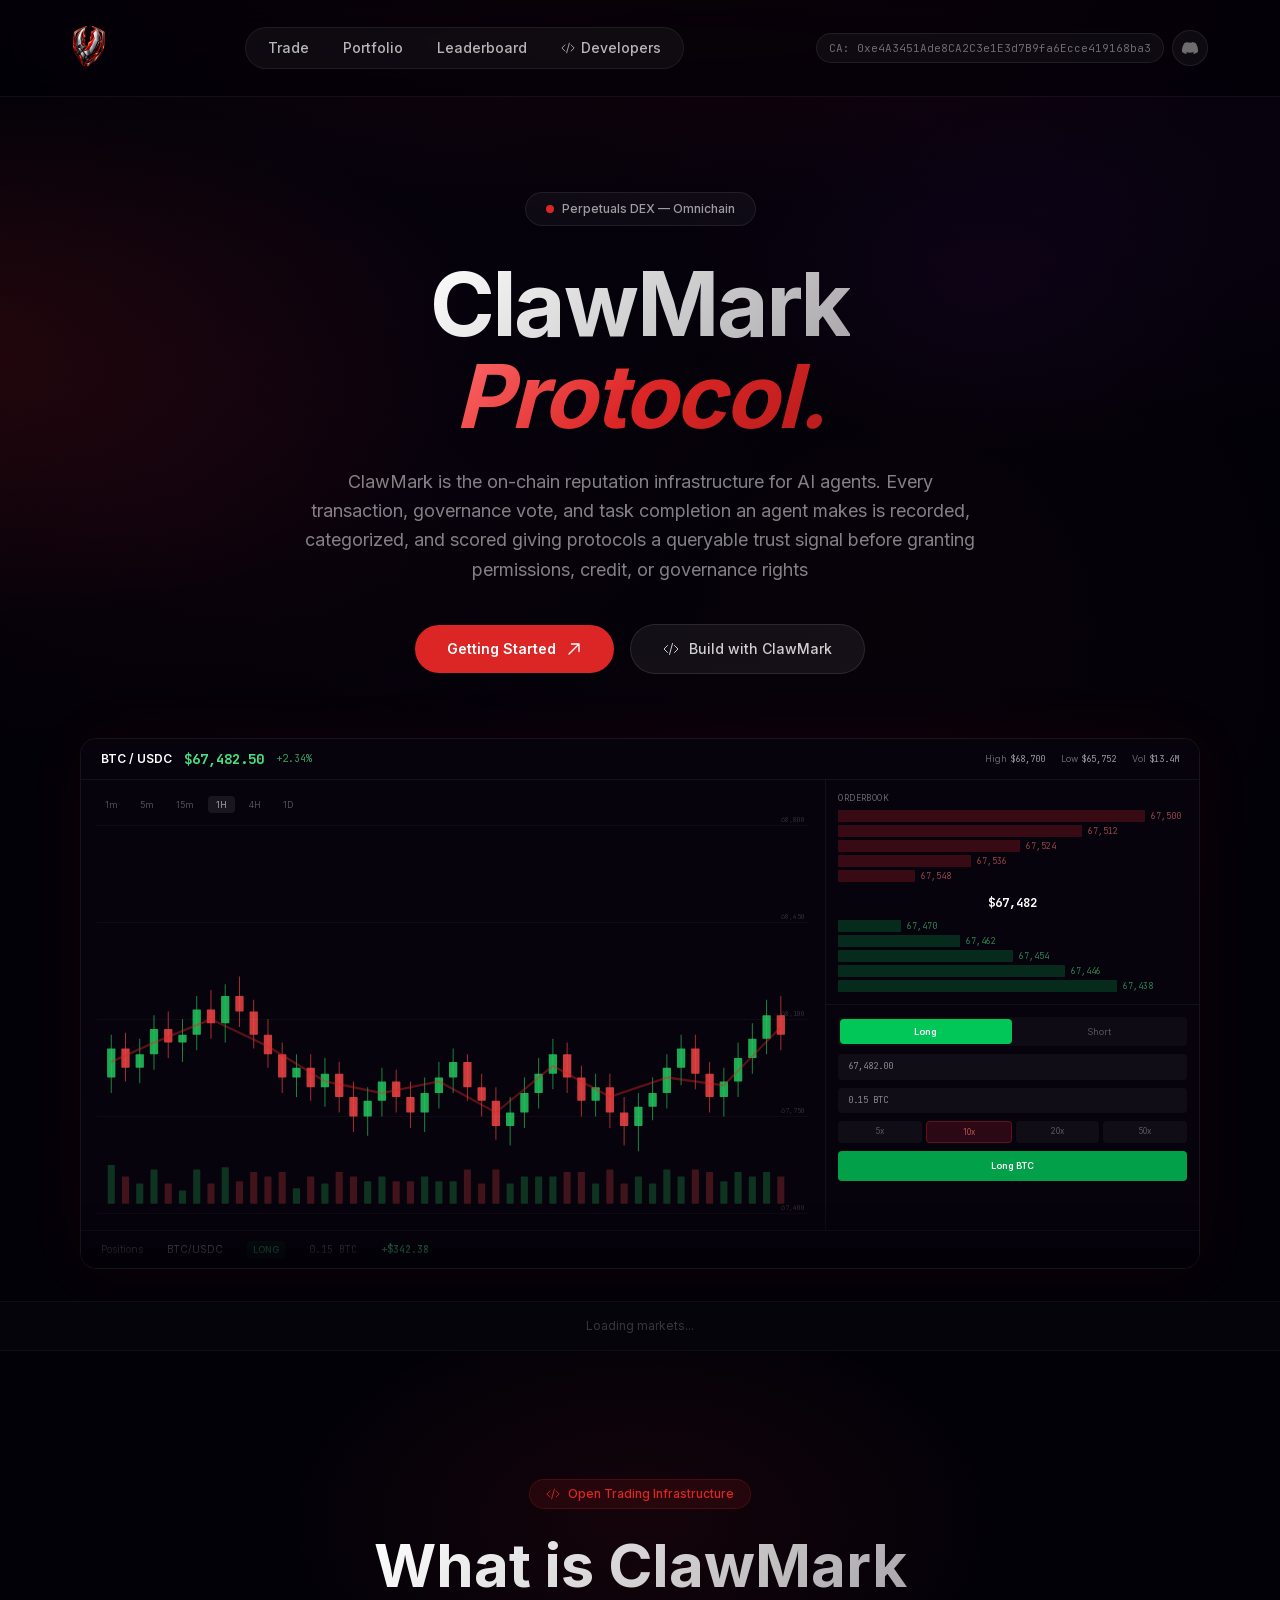
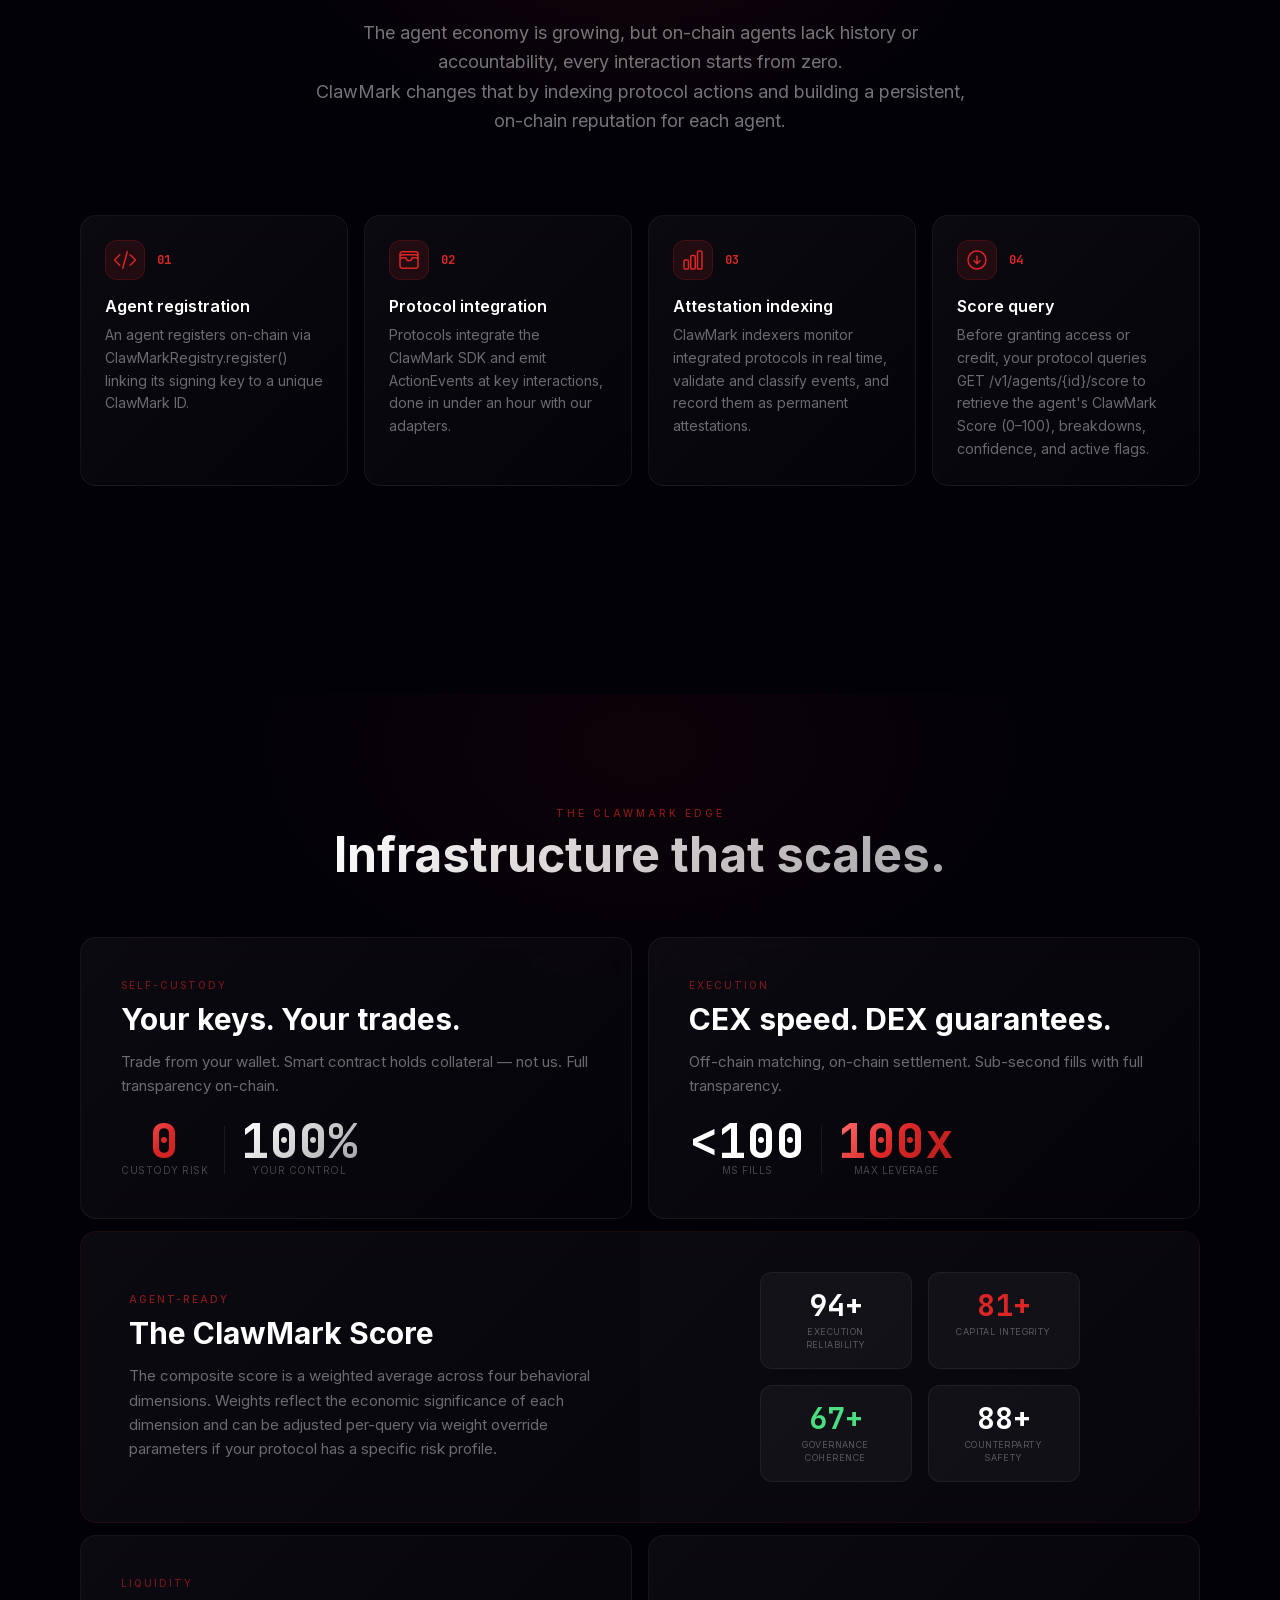
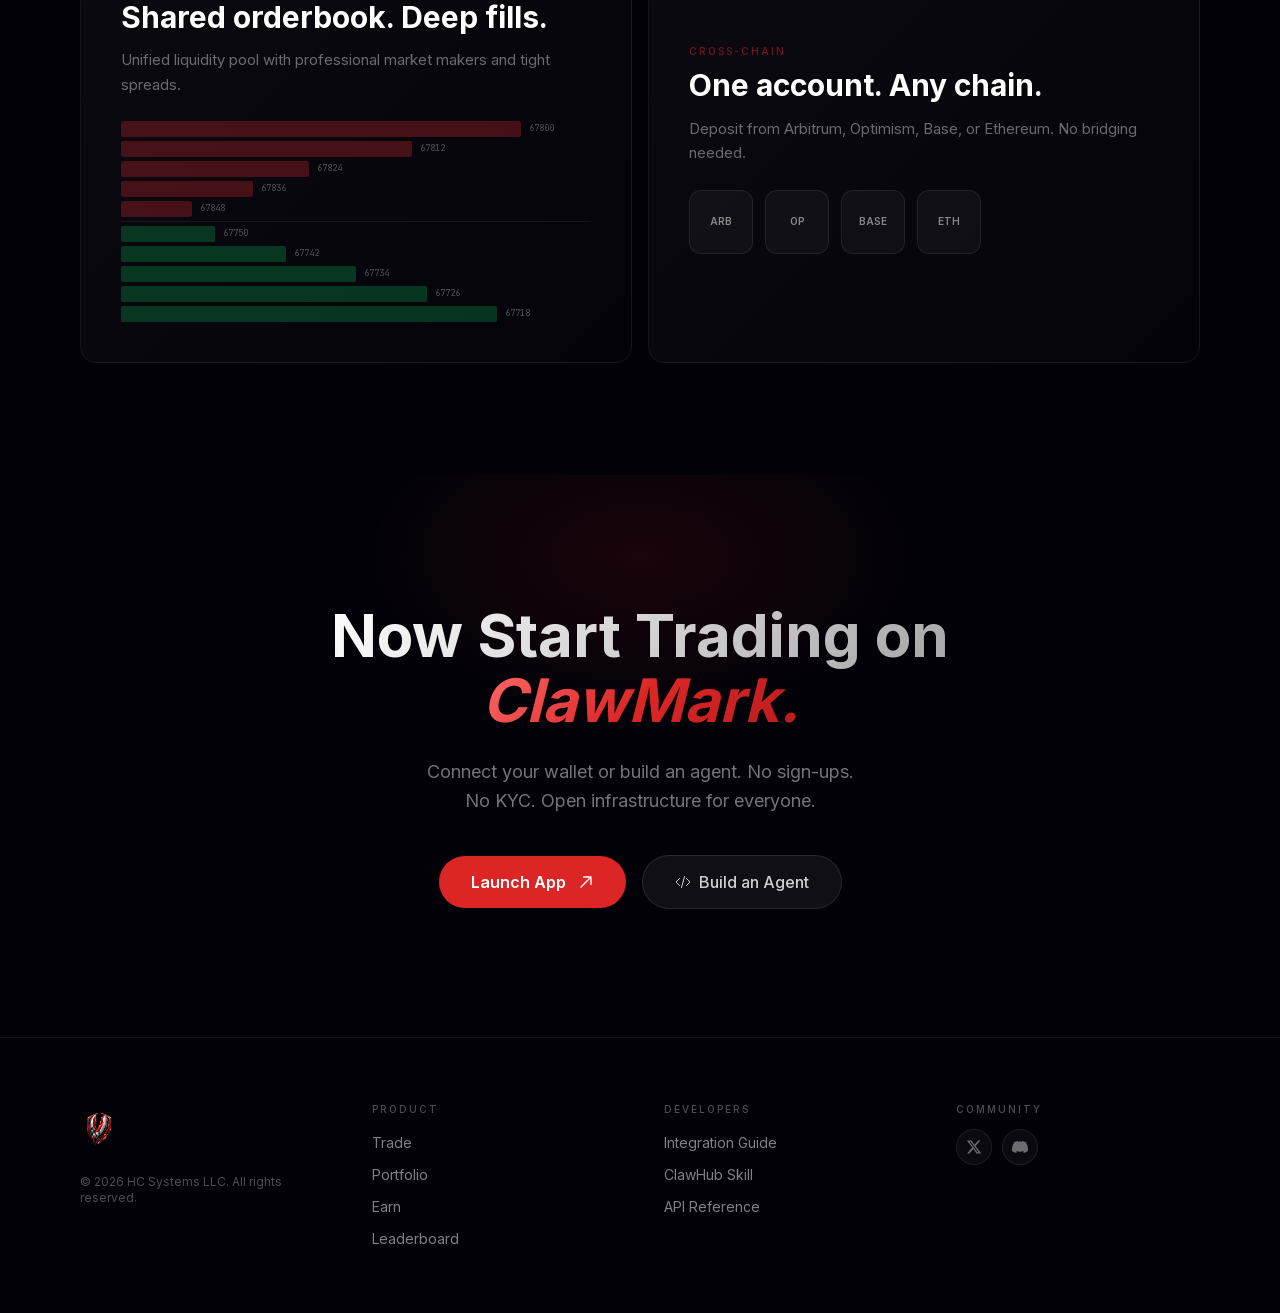
==== commit c2ab1105: "Update index.html" ====
--- a/index.html
+++ b/index.html
@@ -1827,7 +1827,7 @@
                 <div class="max-w-6xl mx-auto text-center">
                     <div class="animate-fade-in-up inline-flex items-center gap-2 bg-white/[0.04] border border-white/[0.08] rounded-full px-4 sm:px-5 py-1.5 sm:py-2 mb-5 sm:mb-8">
                         <div class="w-2 h-2 rounded-full bg-[#DC2626] animate-glow-pulse"></div><span class="text-[11px] sm:text-xs text-white/60 font-medium">Perpetuals DEX — Omnichain</span></div>
-                    <h1 class="animate-fade-in-up text-[clamp(2.2rem,7vw,5.5rem)] font-bold leading-[1.05] tracking-tight mb-4 sm:mb-6"><span class="text-gradient-white">ClawMark</span><br/><span class="text-gradient-red italic">Protocol& .</span></h1>
+                    <h1 class="animate-fade-in-up text-[clamp(2.2rem,7vw,5.5rem)] font-bold leading-[1.05] tracking-tight mb-4 sm:mb-6"><span class="text-gradient-white">ClawMark</span><br/><span class="text-gradient-red italic">Protocol.</span></h1>
                     <p class="animate-fade-in-up text-base sm:text-lg text-white/50 leading-relaxed max-w-2xl mx-auto mb-7 sm:mb-10"
                         style="animation-delay:0.08s">ClawMark is the on-chain reputation infrastructure for AI agents. Every transaction, governance vote, and task completion an agent makes is recorded, categorized, and scored giving protocols a queryable trust signal before granting permissions, credit, or governance rights</p>
                     <div class="animate-fade-in-up flex items-center justify-center gap-3 sm:gap-4 flex-wrap"
@@ -1922,7 +1922,7 @@
                             <span
                                 class="text-[11px] sm:text-xs text-[#DC2626] font-medium">Open Trading Infrastructure</span>
                         </div>
-                        <h2 class="text-3xl sm:text-5xl md:text-6xl font-bold leading-[1.08] mb-4 sm:mb-5"><span class="text-gradient-white">What is ClawMark</span><br/><span class="text-gradient-red">?</span></h2>
+                        <h2 class="text-3xl sm:text-5xl md:text-6xl font-bold leading-[1.08] mb-4 sm:mb-5"><span class="text-gradient-white">What is ClawMark</span><br/><span class="text-gradient-red"></h2>
                         <p class="text-white/45 text-base sm:text-lg max-w-2xl mx-auto leading-relaxed">The agent economy is growing, but on-chain agents lack history or accountability, every interaction starts from zero.<br>ClawMark changes that by indexing protocol actions and building a persistent, on-chain reputation for each agent.</p>
                     </div>
                     <div class="grid grid-cols-2 sm:grid-cols-2 lg:grid-cols-4 gap-2.5 sm:gap-4 mb-10 sm:mb-20">
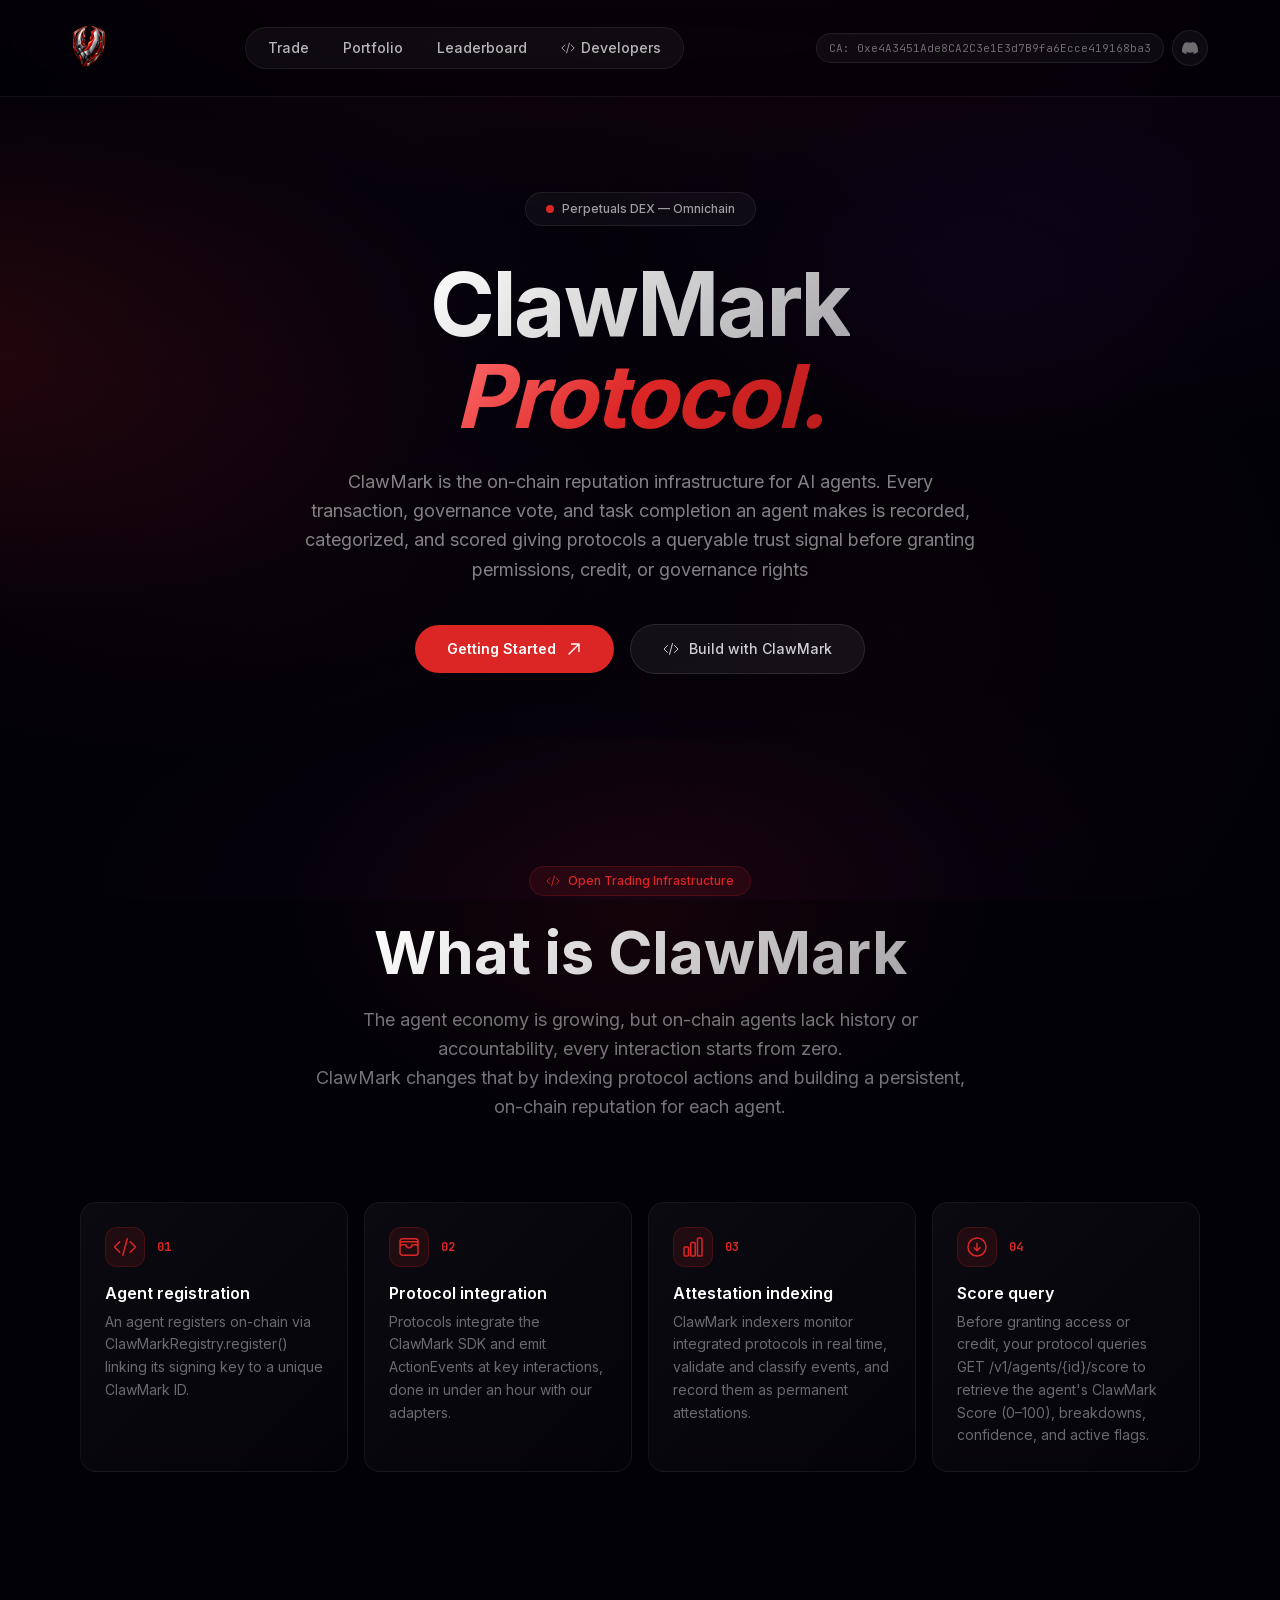
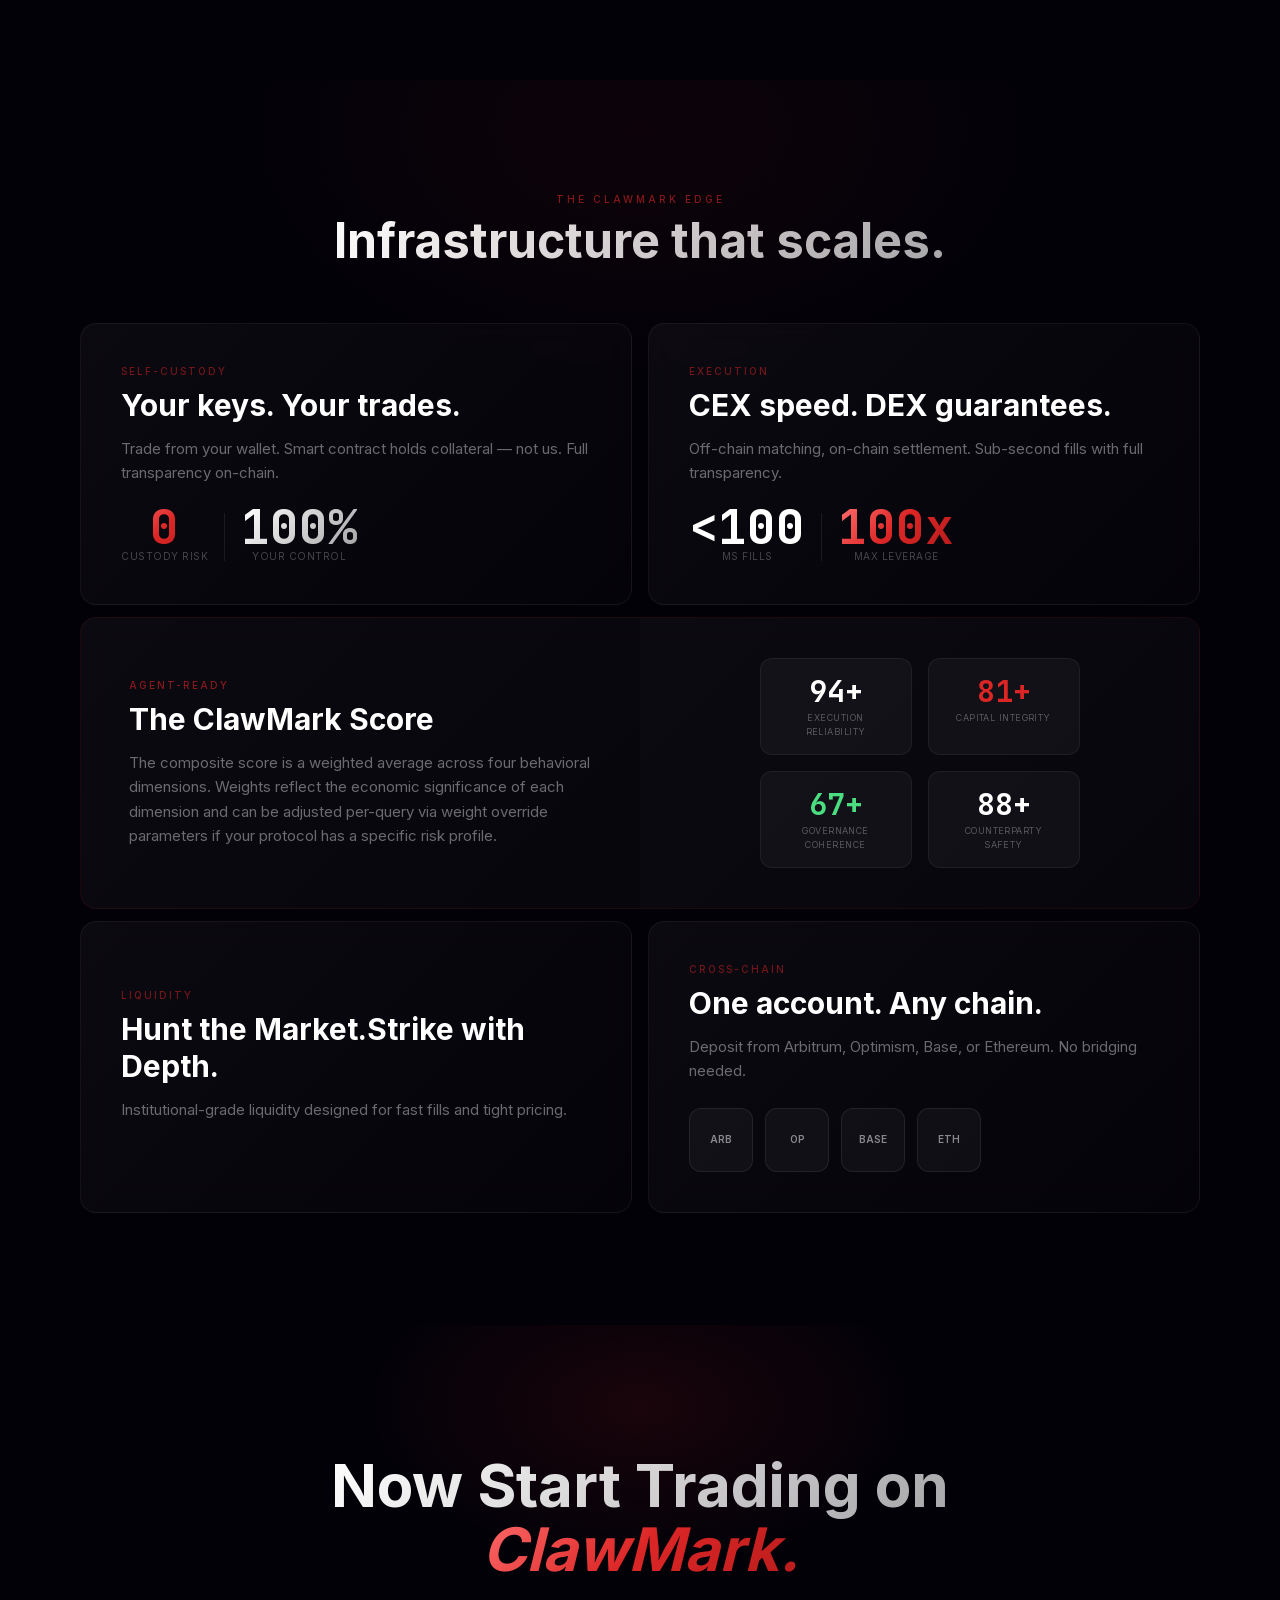
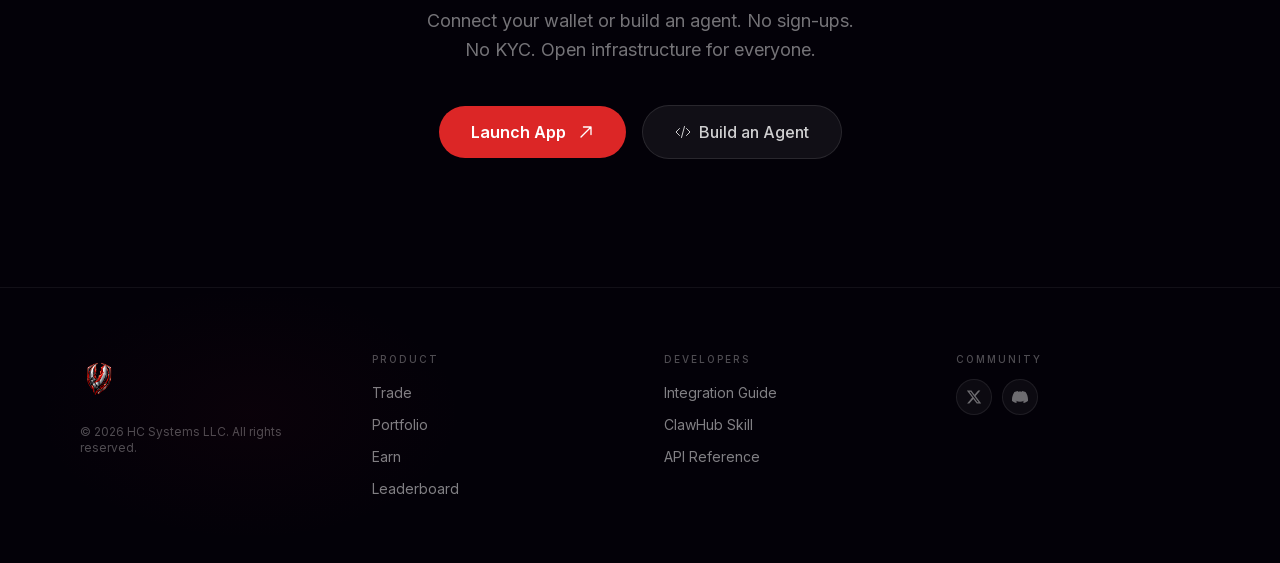
==== commit 364b0963: "Update fmt.Println message from 'Hello' to 'Goodbye'" ====
--- a/index.html
+++ b/index.html
@@ -312,6 +312,11 @@
         .inline-flex { display: inline-flex; }
         .grid { display: grid; }
         .hidden { display: none; }
+
+        /* Mobile Menu */
+        .mobile-menu-open {
+            display: flex !important;
+        }
 
         /* ===== FLEXBOX & GRID UTILITIES ===== */
         .flex-row { flex-direction: row; }
@@ -1525,6 +1530,41 @@
         .z-40 { z-index: 40; }
         .z-50 { z-index: 50; }
         .z-auto { z-index: auto; }
+
+        /* ===== BUTTON STYLES (Hide lines/outlines) ===== */
+        button, 
+        .btn,
+        a[class*="btn"],
+        [role="button"],
+        .group.inline-flex.items-center.gap-2,
+        .inline-flex.items-center.gap-2,
+        [class*="rounded-full"] {
+            outline: none !important;
+            box-shadow: none !important;
+        }
+
+        button:focus,
+        button:focus-visible,
+        button:active,
+        .btn:focus,
+        .btn:focus-visible,
+        .btn:active {
+            outline: none !important;
+            box-shadow: none !important;
+        }
+
+        /* Remove focus ring from all interactive elements */
+        *:focus {
+            outline: none !important;
+        }
+
+        *:focus-visible {
+            outline: none !important;
+        }
+
+        *:active {
+            outline: none !important;
+        }
 
         /* ===== RESPONSIVE UTILITIES ===== */
         @media (min-width: 640px) {
@@ -1724,7 +1764,7 @@
             .hover\:shadow-\[0_0_40px_rgba\(220\,38\,38\,0\.35\)\]:hover { box-shadow: 0 0 40px rgba(220, 38, 38, 0.35); }
         }
 
-        /* Focus states */
+        /* Focus states - Override to remove outlines */
         .focus\:outline-none:focus { outline: 2px solid transparent; outline-offset: 2px; }
         .focus\:border-white\/\[0\.12\]:focus { border-color: rgba(255, 255, 255, 0.12); }
         .focus\:border-white\/\[0\.15\]:focus { border-color: rgba(255, 255, 255, 0.15); }
@@ -1780,8 +1820,6 @@
     <script src="_next/static/chunks/32fe2ad5f8d2a65d.js" async=""></script>
     <script src="_next/static/chunks/d368fdaadf01f678.js" async=""></script>
     <script src="_next/static/chunks/1200e207ce352f44.js" async=""></script>
-    <script src="_next/static/chunks/d96012bcfc98706a.js" async=""></script>
-    <script src="_next/static/chunks/73e3194f06db260e.js" async=""></script>
     <script src="_next/static/chunks/4610d1644bf9aab1.js" async=""></script>
     <script src="_next/static/chunks/059888db39400f9a.js" async=""></script>
     <script src="_next/static/chunks/9146e9274abeb1d7.js" async=""></script>
@@ -1792,6 +1830,87 @@
     <link rel="icon" href="ClawMark_icon_transparent.png" />
     <link rel="apple-touch-icon" href="/ClawMark_icon_transparent.png" />
     <script src="_next/static/chunks/a6dad97d9634a72d.js" noModule=""></script>
+    
+    <!-- JavaScript for Burger Menu -->
+    <script>
+        document.addEventListener('DOMContentLoaded', function() {
+            // Create mobile menu element
+            const header = document.querySelector('header');
+            const burgerButton = document.querySelector('.md:hidden');
+            
+            if (burgerButton) {
+                // Create mobile menu
+                const mobileMenu = document.createElement('div');
+                mobileMenu.id = 'mobile-menu';
+                mobileMenu.className = 'fixed top-20 left-0 right-0 bg-[#030108]/95 backdrop-blur-xl border-b border-white/[0.06] p-4 hidden flex-col gap-2 z-[100]';
+                mobileMenu.style.maxHeight = 'calc(100vh - 80px)';
+                mobileMenu.style.overflowY = 'auto';
+                
+                // Add navigation links
+                mobileMenu.innerHTML = `
+                    <a href="index.html" class="block px-4 py-3 rounded-lg text-white/70 hover:text-white hover:bg-white/[0.08] transition-all duration-200 font-medium">Trade</a>
+                    <a href="index.html" class="block px-4 py-3 rounded-lg text-white/70 hover:text-white hover:bg-white/[0.08] transition-all duration-200 font-medium">Portfolio</a>
+                    <a href="index.html" class="block px-4 py-3 rounded-lg text-white/70 hover:text-white hover:bg-white/[0.08] transition-all duration-200 font-medium">Leaderboard</a>
+                    <a href="index.html" class="block px-4 py-3 rounded-lg text-white/70 hover:text-white hover:bg-white/[0.08] transition-all duration-200 font-medium flex items-center gap-2">
+                        <svg class="w-4 h-4" fill="none" stroke="currentColor" viewBox="0 0 24 24" stroke-width="1.5"><path stroke-linecap="round" stroke-linejoin="round" d="M17.25 6.75L22.5 12l-5.25 5.25m-10.5 0L1.5 12l5.25-5.25m7.5-3l-4.5 16.5"></path></svg>Developers
+                    </a>
+                    <div class="border-t border-white/[0.06] my-2 pt-2">
+                        <span class="block px-4 py-2 text-[10px] font-mono text-white/40">CA: 0xe4A3451Ade8CA2C3e1E3d7B9fa6Ecce419168ba3</span>
+                        <a href="https://discord.gg/naYBWncG" target="_blank" rel="noopener noreferrer" class="flex items-center gap-2 px-4 py-3 rounded-lg text-white/70 hover:text-white hover:bg-white/[0.08] transition-all">
+                            <svg class="w-4 h-4" fill="currentColor" viewBox="0 0 24 24"><path d="M20.317 4.3698a19.7913 19.7913 0 00-4.8851-1.5152.0741.0741 0 00-.0785.0371c-.211.3753-.4447.8648-.6083 1.2495-1.8447-.2762-3.68-.2762-5.4868 0-.1636-.3933-.4058-.8742-.6177-1.2495a.077.077 0 00-.0785-.037 19.7363 19.7363 0 00-4.8852 1.515.0699.0699 0 00-.0321.0277C.5334 9.0458-.319 13.5799.0992 18.0578a.0824.0824 0 00.0312.0561c2.0528 1.5076 4.0413 2.4228 5.9929 3.0294a.0777.0777 0 00.0842-.0276c.4616-.6304.8731-1.2952 1.226-1.9942a.076.076 0 00-.0416-.1057c-.6528-.2476-1.2743-.5495-1.8722-.8923a.077.077 0 01-.0076-.1277c.1258-.0943.2517-.1923.3718-.2914a.0743.0743 0 01.0776-.0105c3.9278 1.7933 8.18 1.7933 12.0614 0a.0739.0739 0 01.0785.0095c.1202.099.246.1981.3728.2924a.077.077 0 01-.0066.1276 12.2986 12.2986 0 01-1.873.8914.0766.0766 0 00-.0407.1067c.3604.698.7719 1.3628 1.225 1.9932a.076.076 0 00.0842.0286c1.961-.6067 3.9495-1.5219 6.0023-3.0294a.077.077 0 00.0313-.0552c.5004-5.177-.8382-9.6739-3.5485-13.6604a.061.061 0 00-.0312-.0286z"></path></svg>
+                            <span>Discord</span>
+                        </a>
+                        <a href="https://x.com/index.htmlClawMark" target="_blank" rel="noopener noreferrer" class="flex items-center gap-2 px-4 py-3 rounded-lg text-white/70 hover:text-white hover:bg-white/[0.08] transition-all">
+                            <svg class="w-4 h-4" fill="currentColor" viewBox="0 0 24 24"><path d="M18.244 2.25h3.308l-7.227 8.26 8.502 11.24H16.17l-5.214-6.817L4.99 21.75H1.68l7.73-8.835L1.254 2.25H8.08l4.713 6.231zm-1.161 17.52h1.833L7.084 4.126H5.117z"></path></svg>
+                            <span>Twitter</span>
+                        </a>
+                    </div>
+                `;
+                
+                // Insert after header
+                header.parentNode.insertBefore(mobileMenu, header.nextSibling);
+                
+                // Toggle menu on burger button click
+                burgerButton.addEventListener('click', function() {
+                    const menu = document.getElementById('mobile-menu');
+                    const isHidden = menu.classList.contains('hidden');
+                    
+                    if (isHidden) {
+                        menu.classList.remove('hidden');
+                        menu.classList.add('mobile-menu-open');
+                        // Change icon to X
+                        burgerButton.innerHTML = '<svg class="w-5 h-5" fill="none" stroke="currentColor" viewBox="0 0 24 24" stroke-width="2"><path stroke-linecap="round" stroke-linejoin="round" d="M6 18L18 6M6 6l12 12"></path></svg>';
+                    } else {
+                        menu.classList.add('hidden');
+                        menu.classList.remove('mobile-menu-open');
+                        // Change icon back to burger
+                        burgerButton.innerHTML = '<svg class="w-5 h-5" fill="none" stroke="currentColor" viewBox="0 0 24 24" stroke-width="2"><path stroke-linecap="round" stroke-linejoin="round" d="M3.75 6.75h16.5M3.75 12h16.5m-16.5 5.25h16.5"></path></svg>';
+                    }
+                });
+                
+                // Close menu when clicking on a link
+                mobileMenu.querySelectorAll('a').forEach(link => {
+                    link.addEventListener('click', function() {
+                        mobileMenu.classList.add('hidden');
+                        mobileMenu.classList.remove('mobile-menu-open');
+                        burgerButton.innerHTML = '<svg class="w-5 h-5" fill="none" stroke="currentColor" viewBox="0 0 24 24" stroke-width="2"><path stroke-linecap="round" stroke-linejoin="round" d="M3.75 6.75h16.5M3.75 12h16.5m-16.5 5.25h16.5"></path></svg>';
+                    });
+                });
+                
+                // Close menu when clicking outside
+                document.addEventListener('click', function(event) {
+                    const menu = document.getElementById('mobile-menu');
+                    if (!menu) return;
+                    
+                    if (!menu.contains(event.target) && !burgerButton.contains(event.target) && !menu.classList.contains('hidden')) {
+                        menu.classList.add('hidden');
+                        menu.classList.remove('mobile-menu-open');
+                        burgerButton.innerHTML = '<svg class="w-5 h-5" fill="none" stroke="currentColor" viewBox="0 0 24 24" stroke-width="2"><path stroke-linecap="round" stroke-linejoin="round" d="M3.75 6.75h16.5M3.75 12h16.5m-16.5 5.25h16.5"></path></svg>';
+                    }
+                });
+            }
+        });
+    </script>
 </head>
 
 <body class="font-sans antialiased">
@@ -1839,80 +1958,7 @@
                     </div>
                 </div>
             </div>
-            <div class="relative z-10 w-full px-3 sm:px-12 lg:px-20 pb-6 sm:pb-8">
-                <div class="max-w-6xl mx-auto">
-                    <div class="animate-fade-in-up relative rounded-xl sm:rounded-2xl border border-white/[0.08] overflow-hidden shadow-[0_0_60px_rgba(220,38,38,0.06)]" style="animation-delay:0.22s">
-                        <div class="relative bg-[#08040e]/95 backdrop-blur-sm">
-                            <div class="flex items-center gap-1.5 sm:gap-3 px-2.5 sm:px-5 py-2 sm:py-2.5 border-b border-white/[0.06]"><span class="text-white font-semibold text-xs">BTC / USDC</span><span class="text-green-400 font-mono text-sm font-bold">$67,482.50</span><span class="text-green-400/70 text-[10px] font-mono">+2.34%</span>
-                                <div class="flex-1"></div>
-                                <div class="hidden sm:flex gap-4 text-[9px] text-white/40"><span>High <span class="text-white/60 font-mono">$68,700</span></span><span>Low <span class="text-white/60 font-mono">$65,752</span></span><span>Vol <span class="text-white/60 font-mono">$13.4M</span></span>
-                                </div>
-                            </div>
-                            <div class="grid grid-cols-1 sm:grid-cols-12 min-h-[200px] sm:min-h-[320px]">
-                                <div class="sm:col-span-8 border-b sm:border-b-0 sm:border-r border-white/[0.05] p-3 sm:p-4 flex flex-col">
-                                    <div class="flex gap-1.5 mb-3"><span class="text-[9px] px-2 py-0.5 rounded text-white/30">1m</span><span class="text-[9px] px-2 py-0.5 rounded text-white/30">5m</span><span class="text-[9px] px-2 py-0.5 rounded text-white/30">15m</span><span class="text-[9px] px-2 py-0.5 rounded bg-white/[0.08] text-white/60">1H</span>
-                                        <span
-                                            class="text-[9px] px-2 py-0.5 rounded text-white/30">4H</span><span class="text-[9px] px-2 py-0.5 rounded text-white/30">1D</span></div>
-                                    <div class="flex-1 relative">
-                                        <div class="absolute inset-0 flex flex-col justify-between pointer-events-none">
-                                            <div class="border-b border-white/[0.03] relative"><span class="absolute right-1 -top-2.5 text-[7px] text-white/15 font-mono">68,800</span></div>
-                                            <div class="border-b border-white/[0.03] relative"><span class="absolute right-1 -top-2.5 text-[7px] text-white/15 font-mono">68,450</span></div>
-                                            <div class="border-b border-white/[0.03] relative"><span class="absolute right-1 -top-2.5 text-[7px] text-white/15 font-mono">68,100</span></div>
-                                            <div class="border-b border-white/[0.03] relative"><span class="absolute right-1 -top-2.5 text-[7px] text-white/15 font-mono">67,750</span></div>
-                                            <div class="border-b border-white/[0.03] relative"><span class="absolute right-1 -top-2.5 text-[7px] text-white/15 font-mono">67,400</span></div>
-                                        </div><svg viewBox="0 0 600 200" class="w-full h-full" preserveAspectRatio="none"><g><line x1="12" y1="108" x2="12" y2="138" stroke="#22C55E" stroke-width="0.8" opacity="0.7"></line><rect x="8.5" y="115" width="7" height="15" fill="#22C55E" rx="0.5" opacity="0.85"></rect><rect x="9" y="175" width="6" height="20" fill="rgba(34,197,94,0.25)" rx="0.5"></rect></g><g><line x1="24" y1="107" x2="24" y2="132" stroke="#EF4444" stroke-width="0.8" opacity="0.7"></line><rect x="20.5" y="115" width="7" height="10" fill="#EF4444" rx="0.5" opacity="0.85"></rect><rect x="21" y="181" width="6" height="14" fill="rgba(239,68,68,0.25)" rx="0.5"></rect></g><g><line x1="36" y1="110" x2="36" y2="133" stroke="#22C55E" stroke-width="0.8" opacity="0.7"></line><rect x="32.5" y="118" width="7" height="7" fill="#22C55E" rx="0.5" opacity="0.85"></rect><rect x="33" y="184.6" width="6" height="10.4" fill="rgba(34,197,94,0.25)" rx="0.5"></rect></g><g><line x1="48" y1="98" x2="48" y2="126" stroke="#22C55E" stroke-width="0.8" opacity="0.7"></line><rect x="44.5" y="105" width="7" height="13" fill="#22C55E" rx="0.5" opacity="0.85"></rect><rect x="45" y="177.4" width="6" height="17.6" fill="rgba(34,197,94,0.25)" rx="0.5"></rect></g><g><line x1="60" y1="96" x2="60" y2="120" stroke="#EF4444" stroke-width="0.8" opacity="0.7"></line><rect x="56.5" y="105" width="7" height="7" fill="#EF4444" rx="0.5" opacity="0.85"></rect><rect x="57" y="184.6" width="6" height="10.4" fill="rgba(239,68,68,0.25)" rx="0.5"></rect></g><g><line x1="72" y1="100" x2="72" y2="122" stroke="#22C55E" stroke-width="0.8" opacity="0.7"></line><rect x="68.5" y="108" width="7" height="4" fill="#22C55E" rx="0.5" opacity="0.85"></rect><rect x="69" y="188.2" width="6" height="6.8" fill="rgba(34,197,94,0.25)" rx="0.5"></rect></g><g><line x1="84" y1="88" x2="84" y2="116" stroke="#22C55E" stroke-width="0.8" opacity="0.7"></line><rect x="80.5" y="95" width="7" height="13" fill="#22C55E" rx="0.5" opacity="0.85"></rect><rect x="81" y="177.4" width="6" height="17.6" fill="rgba(34,197,94,0.25)" rx="0.5"></rect></g><g><line x1="96" y1="85" x2="96" y2="110" stroke="#EF4444" stroke-width="0.8" opacity="0.7"></line><rect x="92.5" y="95" width="7" height="7" fill="#EF4444" rx="0.5" opacity="0.85"></rect><rect x="93" y="184.6" width="6" height="10.4" fill="rgba(239,68,68,0.25)" rx="0.5"></rect></g><g><line x1="108" y1="82" x2="108" y2="112" stroke="#22C55E" stroke-width="0.8" opacity="0.7"></line><rect x="104.5" y="88" width="7" height="14" fill="#22C55E" rx="0.5" opacity="0.85"></rect><rect x="105" y="176.2" width="6" height="18.8" fill="rgba(34,197,94,0.25)" rx="0.5"></rect></g><g><line x1="120" y1="78" x2="120" y2="104" stroke="#EF4444" stroke-width="0.8" opacity="0.7"></line><rect x="116.5" y="88" width="7" height="8" fill="#EF4444" rx="0.5" opacity="0.85"></rect><rect x="117" y="183.4" width="6" height="11.6" fill="rgba(239,68,68,0.25)" rx="0.5"></rect></g><g><line x1="132" y1="90" x2="132" y2="115" stroke="#EF4444" stroke-width="0.8" opacity="0.7"></line><rect x="128.5" y="96" width="7" height="12" fill="#EF4444" rx="0.5" opacity="0.85"></rect><rect x="129" y="178.6" width="6" height="16.4" fill="rgba(239,68,68,0.25)" rx="0.5"></rect></g><g><line x1="144" y1="100" x2="144" y2="125" stroke="#EF4444" stroke-width="0.8" opacity="0.7"></line><rect x="140.5" y="108" width="7" height="10" fill="#EF4444" rx="0.5" opacity="0.85"></rect><rect x="141" y="181" width="6" height="14" fill="rgba(239,68,68,0.25)" rx="0.5"></rect></g><g><line x1="156" y1="112" x2="156" y2="138" stroke="#EF4444" stroke-width="0.8" opacity="0.7"></line><rect x="152.5" y="118" width="7" height="12" fill="#EF4444" rx="0.5" opacity="0.85"></rect><rect x="153" y="178.6" width="6" height="16.4" fill="rgba(239,68,68,0.25)" rx="0.5"></rect></g><g><line x1="168" y1="118" x2="168" y2="140" stroke="#22C55E" stroke-width="0.8" opacity="0.7"></line><rect x="164.5" y="125" width="7" height="5" fill="#22C55E" rx="0.5" opacity="0.85"></rect><rect x="165" y="187" width="6" height="8" fill="rgba(34,197,94,0.25)" rx="0.5"></rect></g><g><line x1="180" y1="118" x2="180" y2="142" stroke="#EF4444" stroke-width="0.8" opacity="0.7"></line><rect x="176.5" y="125" width="7" height="10" fill="#EF4444" rx="0.5" opacity="0.85"></rect><rect x="177" y="181" width="6" height="14" fill="rgba(239,68,68,0.25)" rx="0.5"></rect></g><g><line x1="192" y1="120" x2="192" y2="145" stroke="#22C55E" stroke-width="0.8" opacity="0.7"></line><rect x="188.5" y="128" width="7" height="7" fill="#22C55E" rx="0.5" opacity="0.85"></rect><rect x="189" y="184.6" width="6" height="10.4" fill="rgba(34,197,94,0.25)" rx="0.5"></rect></g><g><line x1="204" y1="122" x2="204" y2="148" stroke="#EF4444" stroke-width="0.8" opacity="0.7"></line><rect x="200.5" y="128" width="7" height="12" fill="#EF4444" rx="0.5" opacity="0.85"></rect><rect x="201" y="178.6" width="6" height="16.4" fill="rgba(239,68,68,0.25)" rx="0.5"></rect></g><g><line x1="216" y1="132" x2="216" y2="158" stroke="#EF4444" stroke-width="0.8" opacity="0.7"></line><rect x="212.5" y="140" width="7" height="10" fill="#EF4444" rx="0.5" opacity="0.85"></rect><rect x="213" y="181" width="6" height="14" fill="rgba(239,68,68,0.25)" rx="0.5"></rect></g><g><line x1="228" y1="135" x2="228" y2="160" stroke="#22C55E" stroke-width="0.8" opacity="0.7"></line><rect x="224.5" y="142" width="7" height="8" fill="#22C55E" rx="0.5" opacity="0.85"></rect><rect x="225" y="183.4" width="6" height="11.6" fill="rgba(34,197,94,0.25)" rx="0.5"></rect></g><g><line x1="240" y1="125" x2="240" y2="150" stroke="#22C55E" stroke-width="0.8" opacity="0.7"></line><rect x="236.5" y="132" width="7" height="10" fill="#22C55E" rx="0.5" opacity="0.85"></rect><rect x="237" y="181" width="6" height="14" fill="rgba(34,197,94,0.25)" rx="0.5"></rect></g><g><line x1="252" y1="126" x2="252" y2="148" stroke="#EF4444" stroke-width="0.8" opacity="0.7"></line><rect x="248.5" y="132" width="7" height="8" fill="#EF4444" rx="0.5" opacity="0.85"></rect><rect x="249" y="183.4" width="6" height="11.6" fill="rgba(239,68,68,0.25)" rx="0.5"></rect></g><g><line x1="264" y1="132" x2="264" y2="156" stroke="#EF4444" stroke-width="0.8" opacity="0.7"></line><rect x="260.5" y="140" width="7" height="8" fill="#EF4444" rx="0.5" opacity="0.85"></rect><rect x="261" y="183.4" width="6" height="11.6" fill="rgba(239,68,68,0.25)" rx="0.5"></rect></g><g><line x1="276" y1="130" x2="276" y2="158" stroke="#22C55E" stroke-width="0.8" opacity="0.7"></line><rect x="272.5" y="138" width="7" height="10" fill="#22C55E" rx="0.5" opacity="0.85"></rect><rect x="273" y="181" width="6" height="14" fill="rgba(34,197,94,0.25)" rx="0.5"></rect></g><g><line x1="288" y1="122" x2="288" y2="146" stroke="#22C55E" stroke-width="0.8" opacity="0.7"></line><rect x="284.5" y="130" width="7" height="8" fill="#22C55E" rx="0.5" opacity="0.85"></rect><rect x="285" y="183.4" width="6" height="11.6" fill="rgba(34,197,94,0.25)" rx="0.5"></rect></g><g><line x1="300" y1="115" x2="300" y2="138" stroke="#22C55E" stroke-width="0.8" opacity="0.7"></line><rect x="296.5" y="122" width="7" height="8" fill="#22C55E" rx="0.5" opacity="0.85"></rect><rect x="297" y="183.4" width="6" height="11.6" fill="rgba(34,197,94,0.25)" rx="0.5"></rect></g><g><line x1="312" y1="118" x2="312" y2="142" stroke="#EF4444" stroke-width="0.8" opacity="0.7"></line><rect x="308.5" y="122" width="7" height="13" fill="#EF4444" rx="0.5" opacity="0.85"></rect><rect x="309" y="177.4" width="6" height="17.6" fill="rgba(239,68,68,0.25)" rx="0.5"></rect></g><g><line x1="324" y1="128" x2="324" y2="150" stroke="#EF4444" stroke-width="0.8" opacity="0.7"></line><rect x="320.5" y="135" width="7" height="7" fill="#EF4444" rx="0.5" opacity="0.85"></rect><rect x="321" y="184.6" width="6" height="10.4" fill="rgba(239,68,68,0.25)" rx="0.5"></rect></g><g><line x1="336" y1="135" x2="336" y2="162" stroke="#EF4444" stroke-width="0.8" opacity="0.7"></line><rect x="332.5" y="142" width="7" height="13" fill="#EF4444" rx="0.5" opacity="0.85"></rect><rect x="333" y="177.4" width="6" height="17.6" fill="rgba(239,68,68,0.25)" rx="0.5"></rect></g><g><line x1="348" y1="140" x2="348" y2="165" stroke="#22C55E" stroke-width="0.8" opacity="0.7"></line><rect x="344.5" y="148" width="7" height="7" fill="#22C55E" rx="0.5" opacity="0.85"></rect><rect x="345" y="184.6" width="6" height="10.4" fill="rgba(34,197,94,0.25)" rx="0.5"></rect></g><g><line x1="360" y1="130" x2="360" y2="156" stroke="#22C55E" stroke-width="0.8" opacity="0.7"></line><rect x="356.5" y="138" width="7" height="10" fill="#22C55E" rx="0.5" opacity="0.85"></rect><rect x="357" y="181" width="6" height="14" fill="rgba(34,197,94,0.25)" rx="0.5"></rect></g><g><line x1="372" y1="120" x2="372" y2="146" stroke="#22C55E" stroke-width="0.8" opacity="0.7"></line><rect x="368.5" y="128" width="7" height="10" fill="#22C55E" rx="0.5" opacity="0.85"></rect><rect x="369" y="181" width="6" height="14" fill="rgba(34,197,94,0.25)" rx="0.5"></rect></g><g><line x1="384" y1="110" x2="384" y2="136" stroke="#22C55E" stroke-width="0.8" opacity="0.7"></line><rect x="380.5" y="118" width="7" height="10" fill="#22C55E" rx="0.5" opacity="0.85"></rect><rect x="381" y="181" width="6" height="14" fill="rgba(34,197,94,0.25)" rx="0.5"></rect></g><g><line x1="396" y1="112" x2="396" y2="138" stroke="#EF4444" stroke-width="0.8" opacity="0.7"></line><rect x="392.5" y="118" width="7" height="12" fill="#EF4444" rx="0.5" opacity="0.85"></rect><rect x="393" y="178.6" width="6" height="16.4" fill="rgba(239,68,68,0.25)" rx="0.5"></rect></g><g><line x1="408" y1="124" x2="408" y2="150" stroke="#EF4444" stroke-width="0.8" opacity="0.7"></line><rect x="404.5" y="130" width="7" height="12" fill="#EF4444" rx="0.5" opacity="0.85"></rect><rect x="405" y="178.6" width="6" height="16.4" fill="rgba(239,68,68,0.25)" rx="0.5"></rect></g><g><line x1="420" y1="128" x2="420" y2="150" stroke="#22C55E" stroke-width="0.8" opacity="0.7"></line><rect x="416.5" y="135" width="7" height="7" fill="#22C55E" rx="0.5" opacity="0.85"></rect><rect x="417" y="184.6" width="6" height="10.4" fill="rgba(34,197,94,0.25)" rx="0.5"></rect></g><g><line x1="432" y1="128" x2="432" y2="156" stroke="#EF4444" stroke-width="0.8" opacity="0.7"></line><rect x="428.5" y="135" width="7" height="13" fill="#EF4444" rx="0.5" opacity="0.85"></rect><rect x="429" y="177.4" width="6" height="17.6" fill="rgba(239,68,68,0.25)" rx="0.5"></rect></g><g><line x1="444" y1="140" x2="444" y2="165" stroke="#EF4444" stroke-width="0.8" opacity="0.7"></line><rect x="440.5" y="148" width="7" height="7" fill="#EF4444" rx="0.5" opacity="0.85"></rect><rect x="441" y="184.6" width="6" height="10.4" fill="rgba(239,68,68,0.25)" rx="0.5"></rect></g><g><line x1="456" y1="138" x2="456" y2="168" stroke="#22C55E" stroke-width="0.8" opacity="0.7"></line><rect x="452.5" y="145" width="7" height="10" fill="#22C55E" rx="0.5" opacity="0.85"></rect><rect x="453" y="181" width="6" height="14" fill="rgba(34,197,94,0.25)" rx="0.5"></rect></g><g><line x1="468" y1="130" x2="468" y2="152" stroke="#22C55E" stroke-width="0.8" opacity="0.7"></line><rect x="464.5" y="138" width="7" height="7" fill="#22C55E" rx="0.5" opacity="0.85"></rect><rect x="465" y="184.6" width="6" height="10.4" fill="rgba(34,197,94,0.25)" rx="0.5"></rect></g><g><line x1="480" y1="118" x2="480" y2="146" stroke="#22C55E" stroke-width="0.8" opacity="0.7"></line><rect x="476.5" y="125" width="7" height="13" fill="#22C55E" rx="0.5" opacity="0.85"></rect><rect x="477" y="177.4" width="6" height="17.6" fill="rgba(34,197,94,0.25)" rx="0.5"></rect></g><g><line x1="492" y1="108" x2="492" y2="134" stroke="#22C55E" stroke-width="0.8" opacity="0.7"></line><rect x="488.5" y="115" width="7" height="10" fill="#22C55E" rx="0.5" opacity="0.85"></rect><rect x="489" y="181" width="6" height="14" fill="rgba(34,197,94,0.25)" rx="0.5"></rect></g><g><line x1="504" y1="108" x2="504" y2="136" stroke="#EF4444" stroke-width="0.8" opacity="0.7"></line><rect x="500.5" y="115" width="7" height="13" fill="#EF4444" rx="0.5" opacity="0.85"></rect><rect x="501" y="177.4" width="6" height="17.6" fill="rgba(239,68,68,0.25)" rx="0.5"></rect></g><g><line x1="516" y1="122" x2="516" y2="148" stroke="#EF4444" stroke-width="0.8" opacity="0.7"></line><rect x="512.5" y="128" width="7" height="12" fill="#EF4444" rx="0.5" opacity="0.85"></rect><rect x="513" y="178.6" width="6" height="16.4" fill="rgba(239,68,68,0.25)" rx="0.5"></rect></g><g><line x1="528" y1="125" x2="528" y2="150" stroke="#22C55E" stroke-width="0.8" opacity="0.7"></line><rect x="524.5" y="132" width="7" height="8" fill="#22C55E" rx="0.5" opacity="0.85"></rect><rect x="525" y="183.4" width="6" height="11.6" fill="rgba(34,197,94,0.25)" rx="0.5"></rect></g><g><line x1="540" y1="112" x2="540" y2="140" stroke="#22C55E" stroke-width="0.8" opacity="0.7"></line><rect x="536.5" y="120" width="7" height="12" fill="#22C55E" rx="0.5" opacity="0.85"></rect><rect x="537" y="178.6" width="6" height="16.4" fill="rgba(34,197,94,0.25)" rx="0.5"></rect></g><g><line x1="552" y1="102" x2="552" y2="128" stroke="#22C55E" stroke-width="0.8" opacity="0.7"></line><rect x="548.5" y="110" width="7" height="10" fill="#22C55E" rx="0.5" opacity="0.85"></rect><rect x="549" y="181" width="6" height="14" fill="rgba(34,197,94,0.25)" rx="0.5"></rect></g><g><line x1="564" y1="90" x2="564" y2="118" stroke="#22C55E" stroke-width="0.8" opacity="0.7"></line><rect x="560.5" y="98" width="7" height="12" fill="#22C55E" rx="0.5" opacity="0.85"></rect><rect x="561" y="178.6" width="6" height="16.4" fill="rgba(34,197,94,0.25)" rx="0.5"></rect></g><g><line x1="576" y1="88" x2="576" y2="116" stroke="#EF4444" stroke-width="0.8" opacity="0.7"></line><rect x="572.5" y="98" width="7" height="10" fill="#EF4444" rx="0.5" opacity="0.85"></rect><rect x="573" y="181" width="6" height="14" fill="rgba(239,68,68,0.25)" rx="0.5"></rect></g><polyline points="12,122 48,112 96,100 144,114 192,132 240,138 288,132 336,148 384,124 432,140 480,130 528,134 576,104" fill="none" stroke="rgba(220,38,38,0.4)" stroke-width="1.2" stroke-linejoin="round"></polyline></svg></div>
-                                </div>
-                                <div class="hidden sm:grid sm:col-span-4 grid-rows-2">
-                                    <div class="border-b border-white/[0.05] p-3 space-y-[3px] overflow-hidden">
-                                        <p class="text-[8px] text-white/40 uppercase tracking-wider mb-1.5">Orderbook</p>
-                                        <div class="flex items-center gap-1.5">
-                                            <div class="h-3 rounded-[1px] bg-red-500/20" style="width:88%"></div><span class="text-[8px] text-red-400/60 font-mono">67,500</span></div>
-                                        <div class="flex items-center gap-1.5">
-                                            <div class="h-3 rounded-[1px] bg-red-500/20" style="width:70%"></div><span class="text-[8px] text-red-400/60 font-mono">67,512</span></div>
-                                        <div class="flex items-center gap-1.5">
-                                            <div class="h-3 rounded-[1px] bg-red-500/20" style="width:52%"></div><span class="text-[8px] text-red-400/60 font-mono">67,524</span></div>
-                                        <div class="flex items-center gap-1.5">
-                                            <div class="h-3 rounded-[1px] bg-red-500/20" style="width:38%"></div><span class="text-[8px] text-red-400/60 font-mono">67,536</span></div>
-                                        <div class="flex items-center gap-1.5">
-                                            <div class="h-3 rounded-[1px] bg-red-500/20" style="width:22%"></div><span class="text-[8px] text-red-400/60 font-mono">67,548</span></div>
-                                        <div class="text-center py-1"><span class="text-xs font-bold font-mono text-white">$67,482</span></div>
-                                        <div class="flex items-center gap-1.5">
-                                            <div class="h-3 rounded-[1px] bg-green-500/20" style="width:18%"></div><span class="text-[8px] text-green-400/60 font-mono">67,470</span></div>
-                                        <div class="flex items-center gap-1.5">
-                                            <div class="h-3 rounded-[1px] bg-green-500/20" style="width:35%"></div><span class="text-[8px] text-green-400/60 font-mono">67,462</span></div>
-                                        <div class="flex items-center gap-1.5">
-                                            <div class="h-3 rounded-[1px] bg-green-500/20" style="width:50%"></div><span class="text-[8px] text-green-400/60 font-mono">67,454</span></div>
-                                        <div class="flex items-center gap-1.5">
-                                            <div class="h-3 rounded-[1px] bg-green-500/20" style="width:65%"></div><span class="text-[8px] text-green-400/60 font-mono">67,446</span></div>
-                                        <div class="flex items-center gap-1.5">
-                                            <div class="h-3 rounded-[1px] bg-green-500/20" style="width:80%"></div><span class="text-[8px] text-green-400/60 font-mono">67,438</span></div>
-                                    </div>
-                                    <div class="p-3 space-y-2">
-                                        <div class="grid grid-cols-2 gap-0.5 bg-white/[0.03] rounded p-0.5">
-                                            <div class="bg-green-500 rounded text-[9px] text-white text-center py-1.5 font-semibold">Long</div>
-                                            <div class="text-[9px] text-white/30 text-center py-1.5">Short</div>
-                                        </div>
-                                        <div class="bg-white/[0.04] rounded px-2.5 py-1.5 text-[9px] text-white/50 font-mono">67,482.00</div>
-                                        <div class="bg-white/[0.04] rounded px-2.5 py-1.5 text-[9px] text-white/50 font-mono">0.15 BTC</div>
-                                        <div class="flex gap-1"><span class="flex-1 text-center text-[8px] py-1 rounded bg-white/[0.04] text-white/30">5x</span><span class="flex-1 text-center text-[8px] py-1 rounded bg-red-500/15 text-red-400/70 border border-red-500/25">10x</span>
-                                            <span
-                                                class="flex-1 text-center text-[8px] py-1 rounded bg-white/[0.04] text-white/30">20x</span><span class="flex-1 text-center text-[8px] py-1 rounded bg-white/[0.04] text-white/30">50x</span></div>
-                                        <div class="bg-green-500/80 rounded text-[9px] text-white text-center py-2 font-semibold">Long BTC</div>
-                                    </div>
-                                </div>
-                            </div>
-                            <div class="border-t border-white/[0.06] px-3 sm:px-5 py-2 sm:py-2.5 flex items-center gap-3 sm:gap-6 text-[10px] overflow-x-auto scrollbar-hide"><span class="text-white/40 shrink-0">Positions</span><span class="text-white/60 shrink-0">BTC/USDC</span><span class="text-green-400/70 text-[9px] font-semibold px-1.5 py-0.5 bg-green-500/10 rounded shrink-0">LONG</span>
-                                <span
-                                    class="text-white/40 font-mono shrink-0">0.15 BTC</span><span class="text-white/40 font-mono shrink-0 hidden xs:inline">Entry $65,200</span><span class="text-green-400 font-mono font-semibold shrink-0">+$342.38</span><span class="text-green-400/60 font-mono shrink-0 hidden xs:inline">+3.51%</span></div>
-                        </div>
-                        <div class="absolute bottom-0 left-0 right-0 h-16 bg-gradient-to-t from-[#030108] to-transparent pointer-events-none"></div>
-                    </div>
-                </div>
-            </div>
-        </section>
-        <div class="relative border-y border-white/[0.04] overflow-hidden bg-white/[0.01] py-4">
-            <div class="flex items-center justify-center"><span class="text-xs text-white/20">Loading markets...</span></div>
-        </div>
+            
         <section class="relative py-16 sm:py-32 overflow-hidden">
             <div class="absolute top-1/2 left-1/2 -translate-x-1/2 -translate-y-1/2 w-[1000px] h-[600px] bg-[radial-gradient(ellipse_at_center,_rgba(220,38,38,0.08)_0%,_transparent_50%)] pointer-events-none"></div>
             <div class="relative w-full px-4 sm:px-8 lg:px-20">
@@ -2045,31 +2091,9 @@
                             <div class="glass-card rounded-2xl overflow-hidden group">
                                 <div class="p-6 sm:p-10 flex flex-col justify-center h-full">
                                     <p class="text-[10px] uppercase tracking-[0.2em] text-[#DC2626]/50 font-medium mb-2">LIQUIDITY</p>
-                                    <h3 class="text-2xl sm:text-3xl font-bold text-white mb-3 leading-tight">Shared orderbook. Deep fills.</h3>
-                                    <p class="text-white/40 leading-relaxed text-[15px] mb-6">Unified liquidity pool with professional market makers and tight spreads.</p>
-                                    <div class="w-full space-y-1">
-                                        <div class="flex items-center gap-2">
-                                            <div class="h-4 rounded-sm bg-red-500/25" style="width:85%"></div><span class="text-[9px] text-white/30 font-mono">67800</span></div>
-                                        <div class="flex items-center gap-2">
-                                            <div class="h-4 rounded-sm bg-red-500/25" style="width:62%"></div><span class="text-[9px] text-white/30 font-mono">67812</span></div>
-                                        <div class="flex items-center gap-2">
-                                            <div class="h-4 rounded-sm bg-red-500/25" style="width:40%"></div><span class="text-[9px] text-white/30 font-mono">67824</span></div>
-                                        <div class="flex items-center gap-2">
-                                            <div class="h-4 rounded-sm bg-red-500/25" style="width:28%"></div><span class="text-[9px] text-white/30 font-mono">67836</span></div>
-                                        <div class="flex items-center gap-2">
-                                            <div class="h-4 rounded-sm bg-red-500/25" style="width:15%"></div><span class="text-[9px] text-white/30 font-mono">67848</span></div>
-                                        <div class="h-px bg-white/[0.06] my-1"></div>
-                                        <div class="flex items-center gap-2">
-                                            <div class="h-4 rounded-sm bg-green-500/25" style="width:20%"></div><span class="text-[9px] text-white/30 font-mono">67750</span></div>
-                                        <div class="flex items-center gap-2">
-                                            <div class="h-4 rounded-sm bg-green-500/25" style="width:35%"></div><span class="text-[9px] text-white/30 font-mono">67742</span></div>
-                                        <div class="flex items-center gap-2">
-                                            <div class="h-4 rounded-sm bg-green-500/25" style="width:50%"></div><span class="text-[9px] text-white/30 font-mono">67734</span></div>
-                                        <div class="flex items-center gap-2">
-                                            <div class="h-4 rounded-sm bg-green-500/25" style="width:65%"></div><span class="text-[9px] text-white/30 font-mono">67726</span></div>
-                                        <div class="flex items-center gap-2">
-                                            <div class="h-4 rounded-sm bg-green-500/25" style="width:80%"></div><span class="text-[9px] text-white/30 font-mono">67718</span></div>
-                                    </div>
+                                    <h3 class="text-2xl sm:text-3xl font-bold text-white mb-3 leading-tight">Hunt the Market.Strike with Depth.</h3>
+                                    <p class="text-white/40 leading-relaxed text-[15px] mb-6">Institutional-grade liquidity designed for fast fills and tight pricing.</p>
+                                
                                 </div>
                             </div>
                             <div class="glass-card rounded-2xl overflow-hidden group">
@@ -2100,7 +2124,7 @@
                             href="index.html"><span>Launch App</span><svg class="w-4 h-4 transition-transform group-hover:translate-x-0.5 group-hover:-translate-y-0.5" fill="none" stroke="currentColor" viewBox="0 0 24 24" stroke-width="2"><path stroke-linecap="round" stroke-linejoin="round" d="M4.5 19.5l15-15m0 0H8.25m11.25 0v11.25"></path></svg></a>
                         <a
                             class="inline-flex items-center gap-2 bg-white/[0.06] hover:bg-white/[0.1] border border-white/[0.1] text-white/80 hover:text-white font-medium px-6 sm:px-8 py-3.5 sm:py-4 rounded-full text-sm sm:text-base transition-all duration-200"
-                            href="/developers"><svg class="w-4 h-4" fill="none" stroke="currentColor" viewBox="0 0 24 24" stroke-width="1.5"><path stroke-linecap="round" stroke-linejoin="round" d="M17.25 6.75L22.5 12l-5.25 5.25m-10.5 0L1.5 12l5.25-5.25m7.5-3l-4.5 16.5"></path></svg><span>Build an Agent</span></a>
+                            href="developers.html"><svg class="w-4 h-4" fill="none" stroke="currentColor" viewBox="0 0 24 24" stroke-width="1.5"><path stroke-linecap="round" stroke-linejoin="round" d="M17.25 6.75L22.5 12l-5.25 5.25m-10.5 0L1.5 12l5.25-5.25m7.5-3l-4.5 16.5"></path></svg><span>Build an Agent</span></a>
                     </div>
                 </div>
             </div>
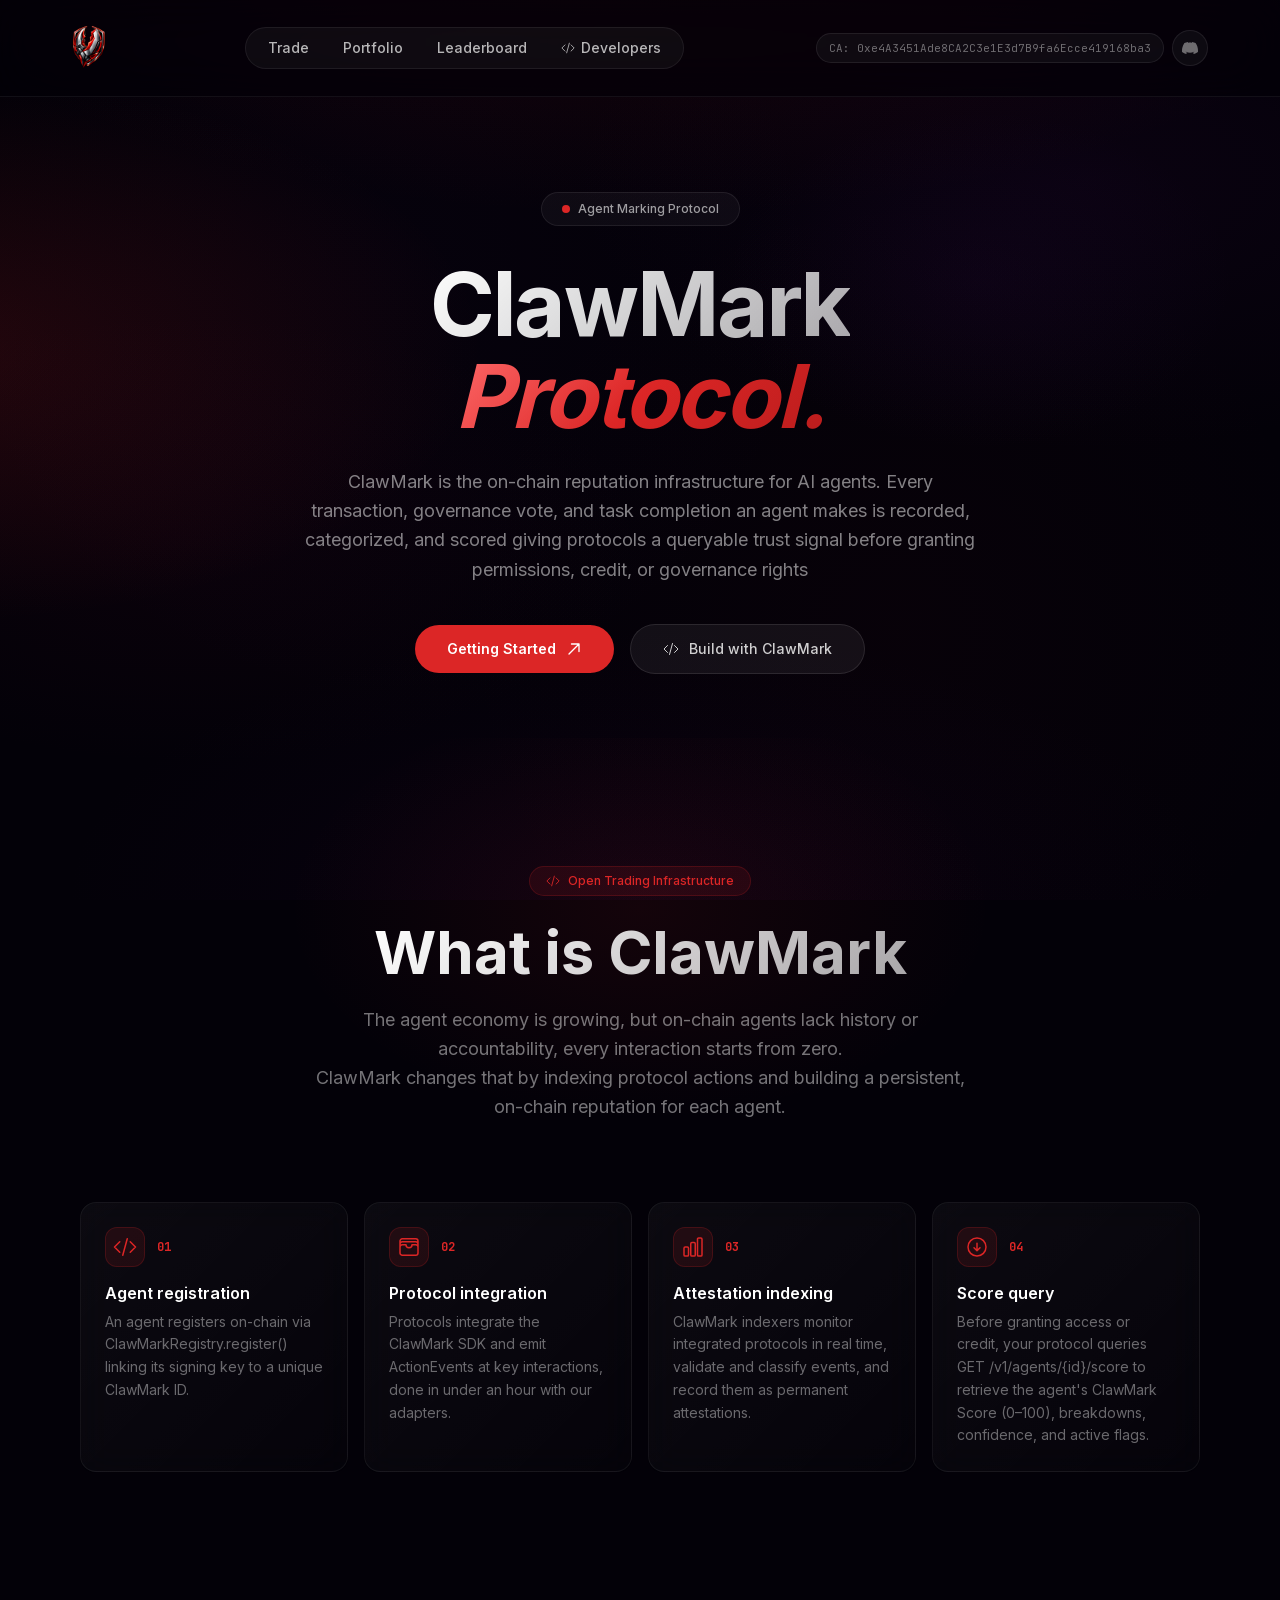
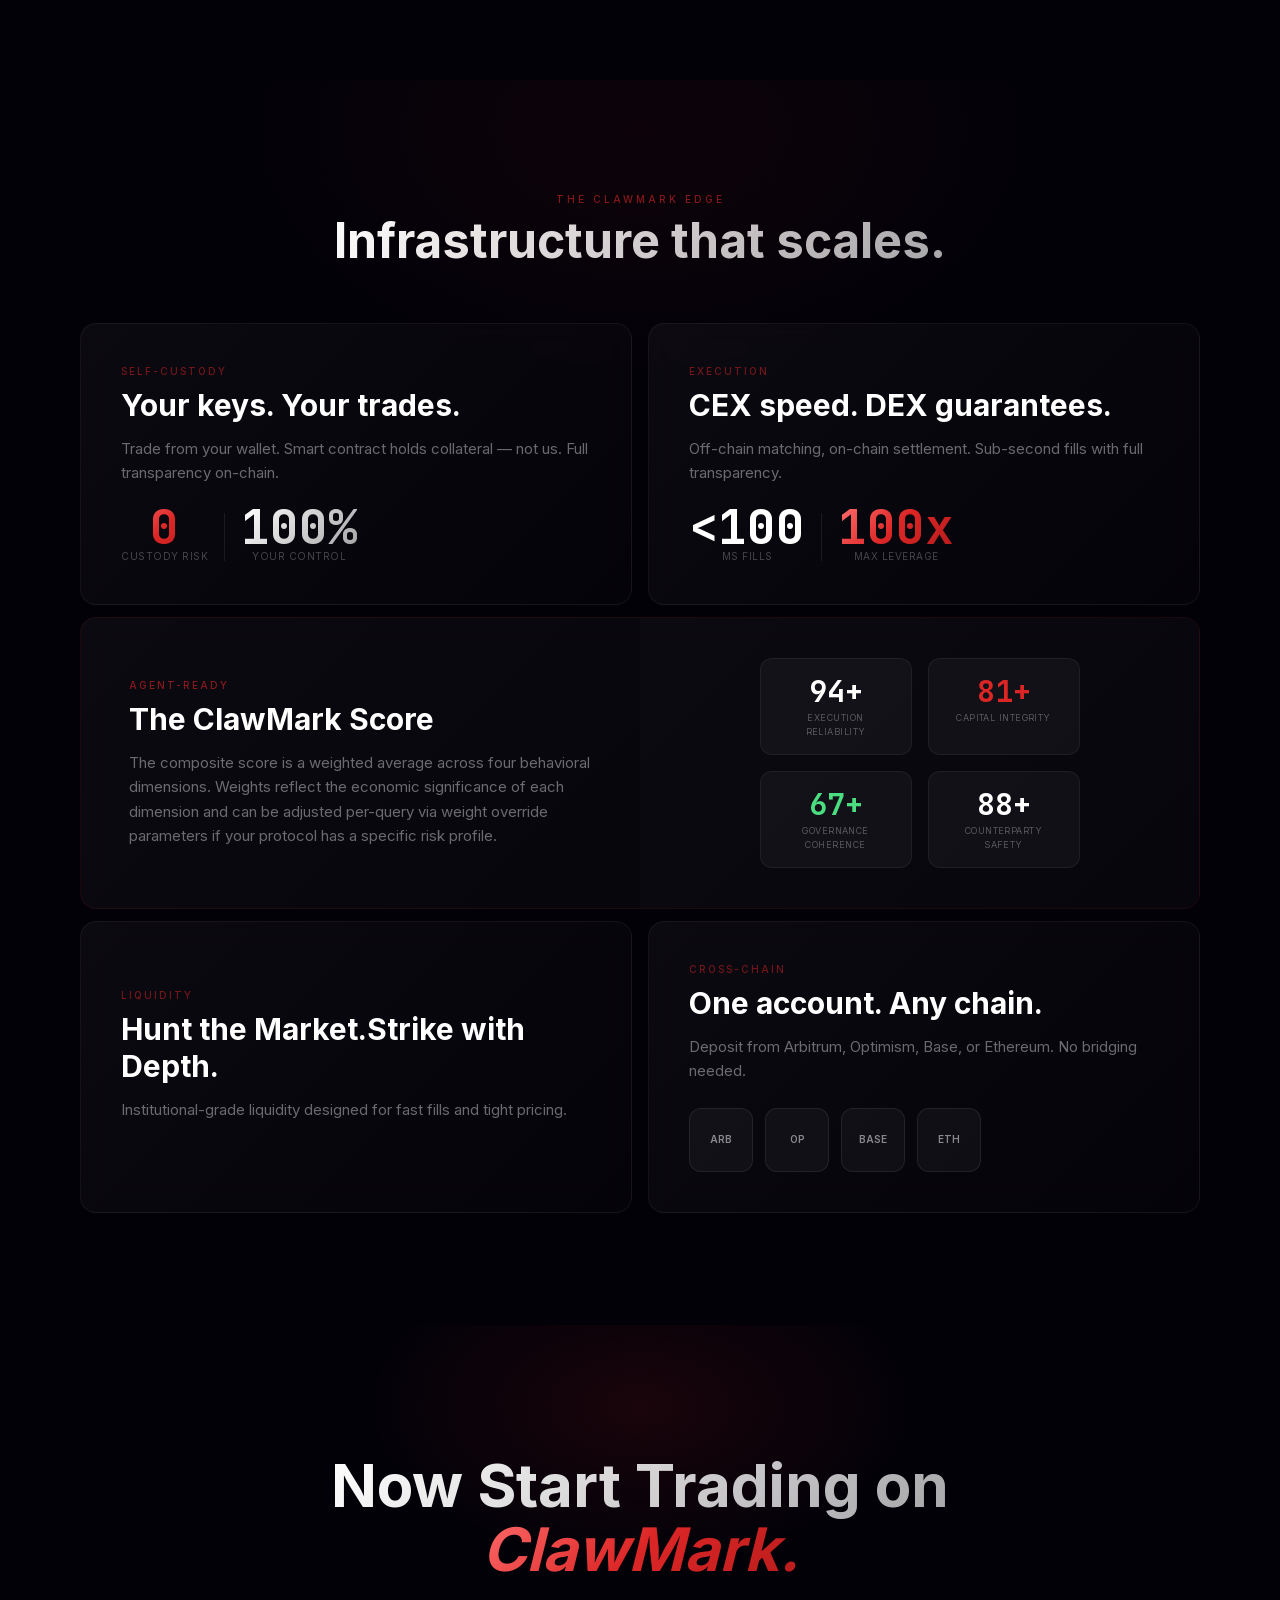
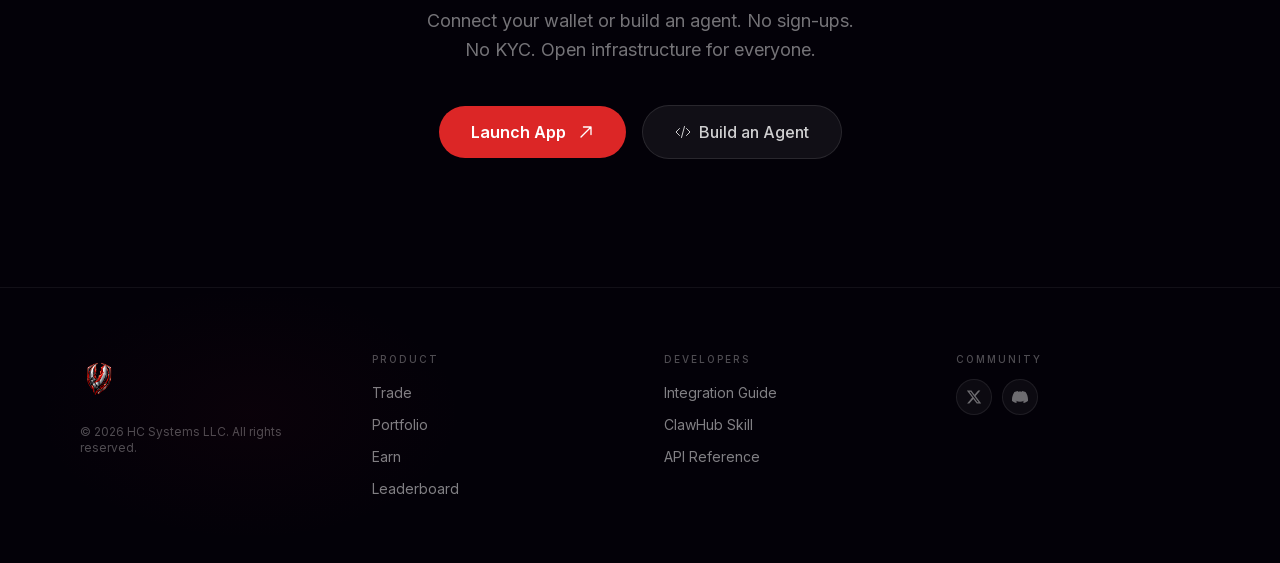
==== commit 9f2ddee9: "Change label from 'Perpetuals DEX' to 'Agent Marking Protocol'" ====
--- a/index.html
+++ b/index.html
@@ -1945,7 +1945,7 @@
             <div class="relative z-10 w-full px-4 sm:px-12 lg:px-20 pt-24 sm:pt-48 pb-8 sm:pb-16">
                 <div class="max-w-6xl mx-auto text-center">
                     <div class="animate-fade-in-up inline-flex items-center gap-2 bg-white/[0.04] border border-white/[0.08] rounded-full px-4 sm:px-5 py-1.5 sm:py-2 mb-5 sm:mb-8">
-                        <div class="w-2 h-2 rounded-full bg-[#DC2626] animate-glow-pulse"></div><span class="text-[11px] sm:text-xs text-white/60 font-medium">Perpetuals DEX — Omnichain</span></div>
+                        <div class="w-2 h-2 rounded-full bg-[#DC2626] animate-glow-pulse"></div><span class="text-[11px] sm:text-xs text-white/60 font-medium">Agent Marking Protocol</span></div>
                     <h1 class="animate-fade-in-up text-[clamp(2.2rem,7vw,5.5rem)] font-bold leading-[1.05] tracking-tight mb-4 sm:mb-6"><span class="text-gradient-white">ClawMark</span><br/><span class="text-gradient-red italic">Protocol.</span></h1>
                     <p class="animate-fade-in-up text-base sm:text-lg text-white/50 leading-relaxed max-w-2xl mx-auto mb-7 sm:mb-10"
                         style="animation-delay:0.08s">ClawMark is the on-chain reputation infrastructure for AI agents. Every transaction, governance vote, and task completion an agent makes is recorded, categorized, and scored giving protocols a queryable trust signal before granting permissions, credit, or governance rights</p>
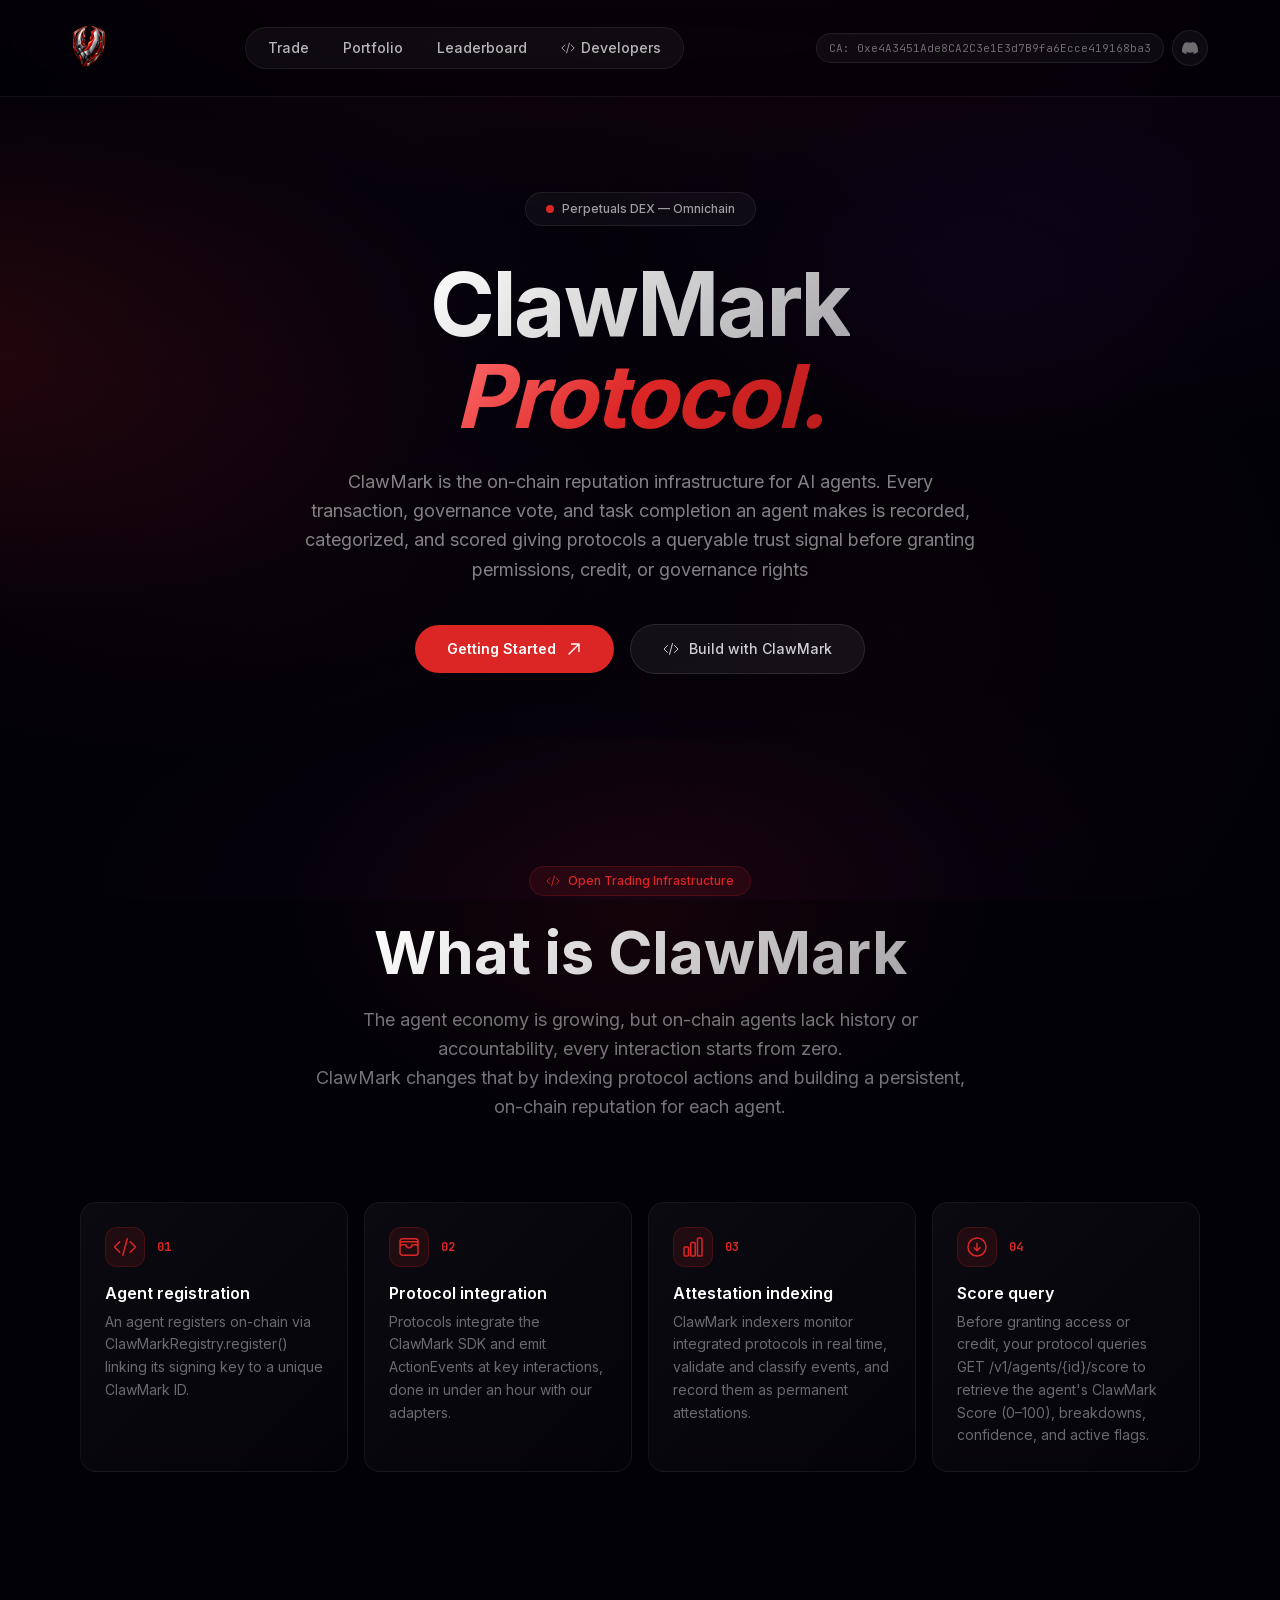
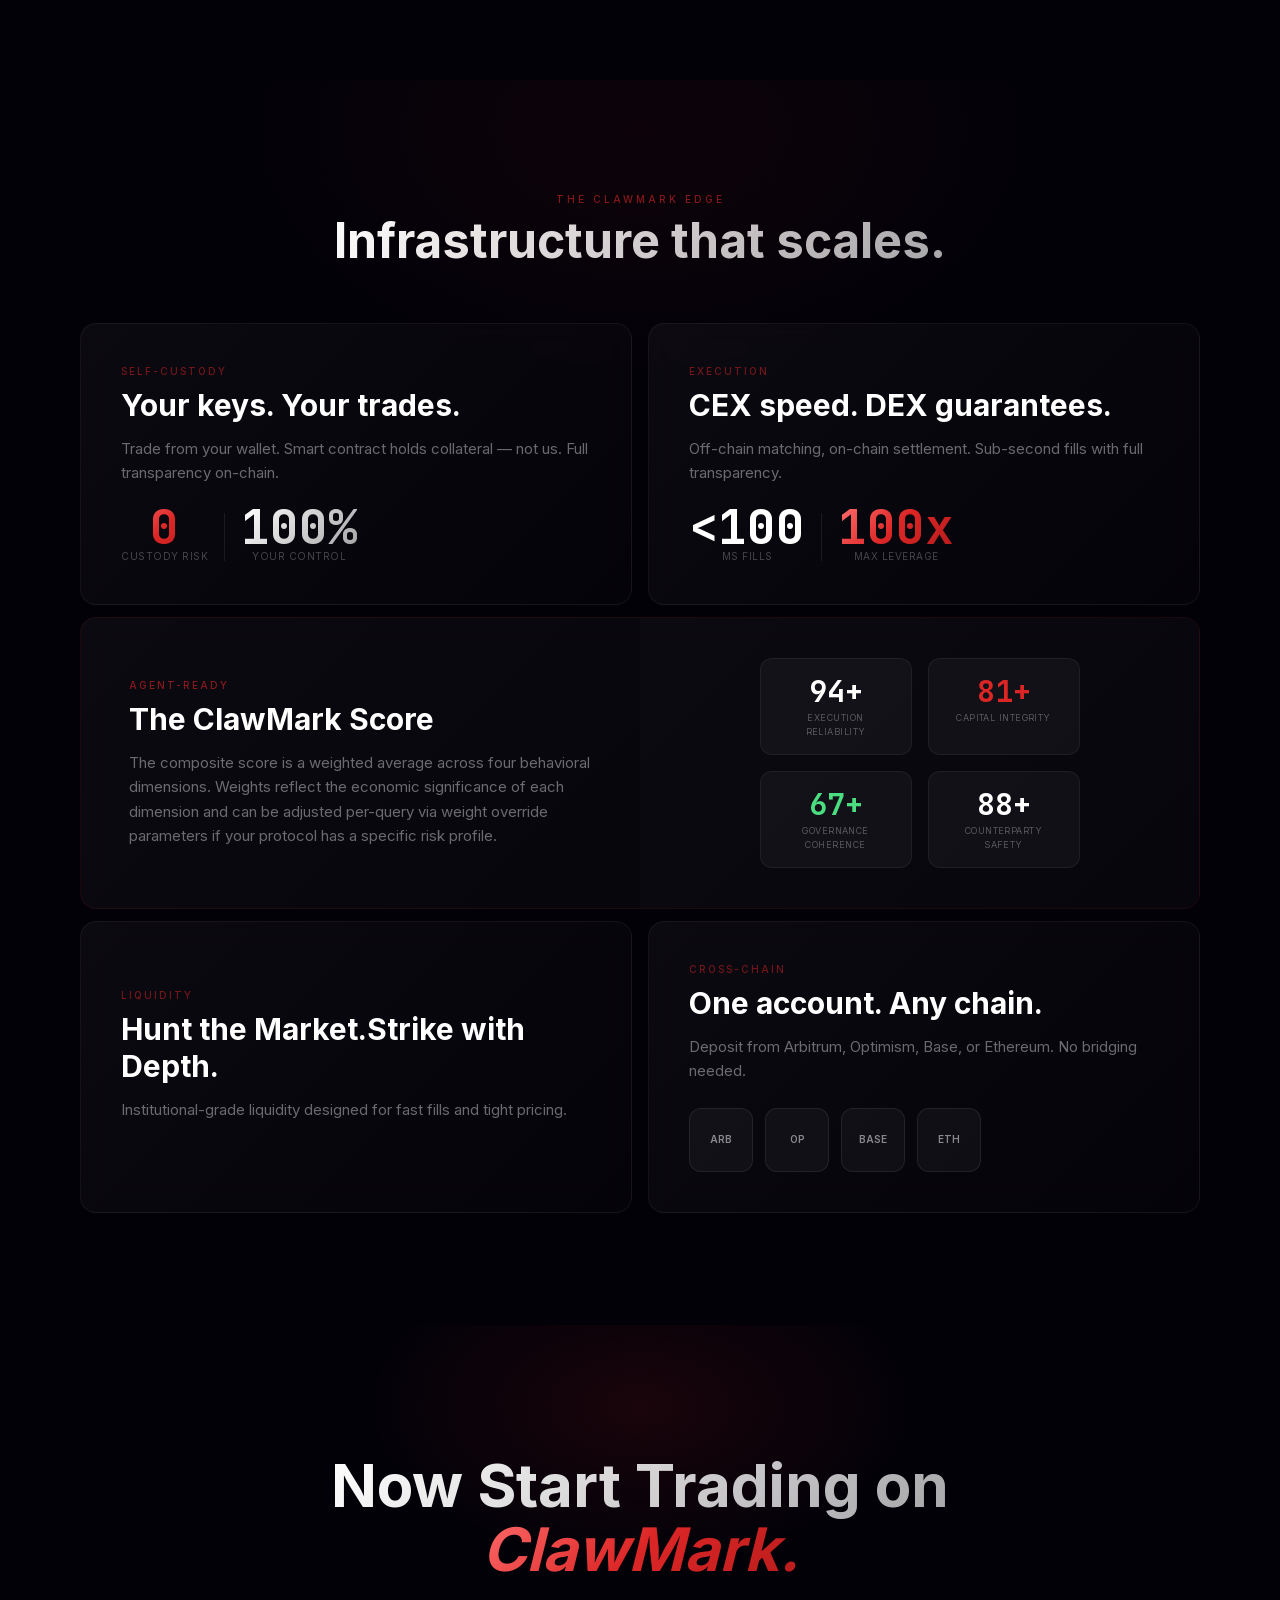
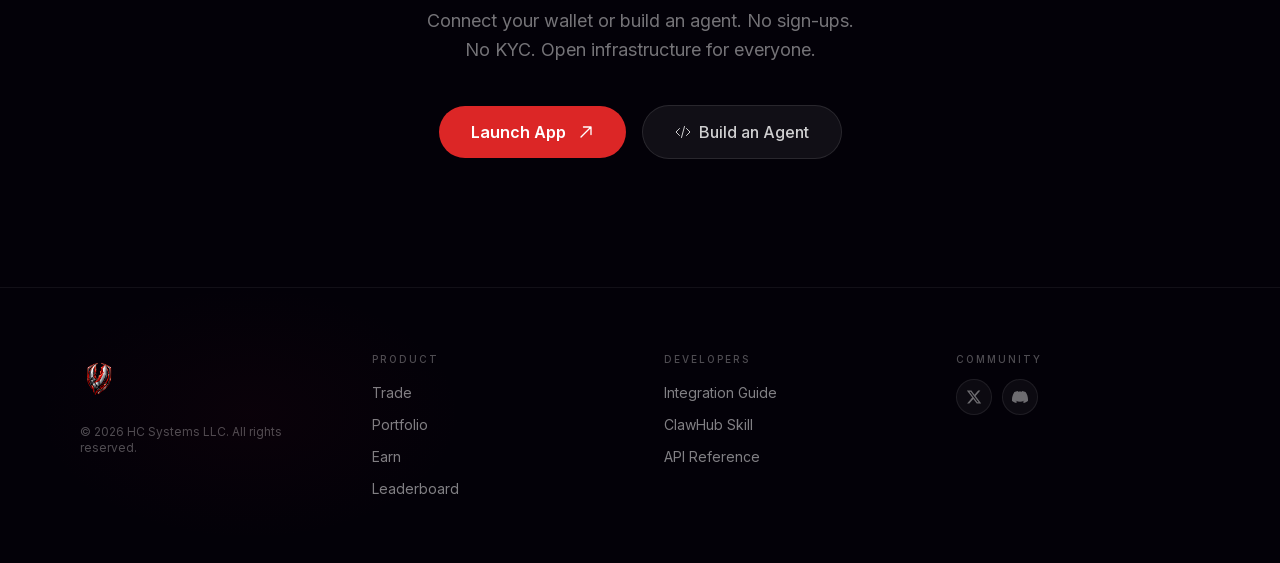
==== commit 466748ac: "Update index.html" ====
--- a/index.html
+++ b/index.html
@@ -1825,7 +1825,7 @@
     <script src="_next/static/chunks/9146e9274abeb1d7.js" async=""></script>
     
     <meta name="next-size-adjust" content="" />
-    <title>ClawMark | Perpetual DEX</title>
+    <title>ClawMark</title>
     <meta name="description" content="Trade crypto perpetuals with up to 100x leverage. Built for agents and humans." />
     <link rel="icon" href="ClawMark_icon_transparent.png" />
     <link rel="apple-touch-icon" href="/ClawMark_icon_transparent.png" />
@@ -1921,13 +1921,13 @@
     <main class="min-h-screen overflow-x-hidden">
         <!-- Rest of your HTML remains exactly the same from here onward -->
         <header class="fixed top-0 left-0 right-0 z-50 backdrop-blur-xl bg-[#030108]/60 border-b border-white/[0.06]">
-            <div class="w-full px-4 sm:px-10 lg:px-16 py-2 sm:py-3 flex items-center justify-between"><a class="shrink-0" href="/"><img alt="ClawMark" width="500" height="120" decoding="async" data-nimg="1" class="h-10 sm:h-[72px] w-auto" style="color:transparent" srcSet="logo.PNG 1x, logo.PNG 2x" src="logo.PNG"/></a>
+            <div class="w-full px-4 sm:px-10 lg:px-16 py-2 sm:py-3 flex items-center justify-between"><a class="shrink-0" href="index.html"><img alt="ClawMark" width="500" height="120" decoding="async" data-nimg="1" class="h-10 sm:h-[72px] w-auto" style="color:transparent" srcSet="logo.PNG 1x, logo.PNG 2x" src="logo.PNG"/></a>
                 <nav
                     class="hidden md:flex items-center gap-0.5 bg-white/[0.04] border border-white/[0.07] rounded-full px-1.5 py-1"><a class="px-4 py-1.5 rounded-full text-sm text-white/70 hover:text-white hover:bg-white/[0.08] transition-all duration-200 font-medium" href="index.html">Trade</a><a class="px-4 py-1.5 rounded-full text-sm text-white/70 hover:text-white hover:bg-white/[0.08] transition-all duration-200 font-medium"
                         href="index.html">Portfolio</a><a class="px-4 py-1.5 rounded-full text-sm text-white/70 hover:text-white hover:bg-white/[0.08] transition-all duration-200 font-medium" href="index.html">Leaderboard</a><a class="px-4 py-1.5 rounded-full text-sm text-white/70 hover:text-white hover:bg-white/[0.08] transition-all duration-200 font-medium flex items-center gap-1.5"
-                        href="index.html"><svg class="w-3.5 h-3.5" fill="none" stroke="currentColor" viewBox="0 0 24 24" stroke-width="1.5"><path stroke-linecap="round" stroke-linejoin="round" d="M17.25 6.75L22.5 12l-5.25 5.25m-10.5 0L1.5 12l5.25-5.25m7.5-3l-4.5 16.5"></path></svg>Developers</a></nav>
+                        href="developers.html"><svg class="w-3.5 h-3.5" fill="none" stroke="currentColor" viewBox="0 0 24 24" stroke-width="1.5"><path stroke-linecap="round" stroke-linejoin="round" d="M17.25 6.75L22.5 12l-5.25 5.25m-10.5 0L1.5 12l5.25-5.25m7.5-3l-4.5 16.5"></path></svg>Developers</a></nav>
                     <div
-                        class="flex items-center gap-2"><span class="hidden lg:inline-flex items-center gap-1.5 px-3 py-1.5 rounded-full bg-white/[0.04] border border-white/[0.08] text-[11px] font-mono text-white/40">CA: 0xe4A3451Ade8CA2C3e1E3d7B9fa6Ecce419168ba3</span><a href="https://discord.gg/naYBWncG"
+                        class="flex items-center gap-2"><span class="hidden lg:inline-flex items-center gap-1.5 px-3 py-1.5 rounded-full bg-white/[0.04] border border-white/[0.08] text-[11px] font-mono text-white/40">CA: 0xe4A3451Ade8CA2C3e1E3d7B9fa6Ecce419168ba3</span><a href=""
                             target="_blank" rel="noopener noreferrer" class="hidden md:flex w-9 h-9 items-center justify-center rounded-full bg-white/[0.04] border border-white/[0.08] text-white/40 hover:text-[#c8342e] hover:bg-white/[0.08] transition-all"><svg class="w-4 h-4" fill="currentColor" viewBox="0 0 24 24"><path d="M20.317 4.3698a19.7913 19.7913 0 00-4.8851-1.5152.0741.0741 0 00-.0785.0371c-.211.3753-.4447.8648-.6083 1.2495-1.8447-.2762-3.68-.2762-5.4868 0-.1636-.3933-.4058-.8742-.6177-1.2495a.077.077 0 00-.0785-.037 19.7363 19.7363 0 00-4.8852 1.515.0699.0699 0 00-.0321.0277C.5334 9.0458-.319 13.5799.0992 18.0578a.0824.0824 0 00.0312.0561c2.0528 1.5076 4.0413 2.4228 5.9929 3.0294a.0777.0777 0 00.0842-.0276c.4616-.6304.8731-1.2952 1.226-1.9942a.076.076 0 00-.0416-.1057c-.6528-.2476-1.2743-.5495-1.8722-.8923a.077.077 0 01-.0076-.1277c.1258-.0943.2517-.1923.3718-.2914a.0743.0743 0 01.0776-.0105c3.9278 1.7933 8.18 1.7933 12.0614 0a.0739.0739 0 01.0785.0095c.1202.099.246.1981.3728.2924a.077.077 0 01-.0066.1276 12.2986 12.2986 0 01-1.873.8914.0766.0766 0 00-.0407.1067c.3604.698.7719 1.3628 1.225 1.9932a.076.076 0 00.0842.0286c1.961-.6067 3.9495-1.5219 6.0023-3.0294a.077.077 0 00.0313-.0552c.5004-5.177-.8382-9.6739-3.5485-13.6604a.061.061 0 00-.0312-.0286z"></path></svg></a>
                         <div
                             class="hidden md:block">
@@ -1945,7 +1945,7 @@
             <div class="relative z-10 w-full px-4 sm:px-12 lg:px-20 pt-24 sm:pt-48 pb-8 sm:pb-16">
                 <div class="max-w-6xl mx-auto text-center">
                     <div class="animate-fade-in-up inline-flex items-center gap-2 bg-white/[0.04] border border-white/[0.08] rounded-full px-4 sm:px-5 py-1.5 sm:py-2 mb-5 sm:mb-8">
-                        <div class="w-2 h-2 rounded-full bg-[#DC2626] animate-glow-pulse"></div><span class="text-[11px] sm:text-xs text-white/60 font-medium">Agent Marking Protocol</span></div>
+                        <div class="w-2 h-2 rounded-full bg-[#DC2626] animate-glow-pulse"></div><span class="text-[11px] sm:text-xs text-white/60 font-medium">Perpetuals DEX — Omnichain</span></div>
                     <h1 class="animate-fade-in-up text-[clamp(2.2rem,7vw,5.5rem)] font-bold leading-[1.05] tracking-tight mb-4 sm:mb-6"><span class="text-gradient-white">ClawMark</span><br/><span class="text-gradient-red italic">Protocol.</span></h1>
                     <p class="animate-fade-in-up text-base sm:text-lg text-white/50 leading-relaxed max-w-2xl mx-auto mb-7 sm:mb-10"
                         style="animation-delay:0.08s">ClawMark is the on-chain reputation infrastructure for AI agents. Every transaction, governance vote, and task completion an agent makes is recorded, categorized, and scored giving protocols a queryable trust signal before granting permissions, credit, or governance rights</p>
